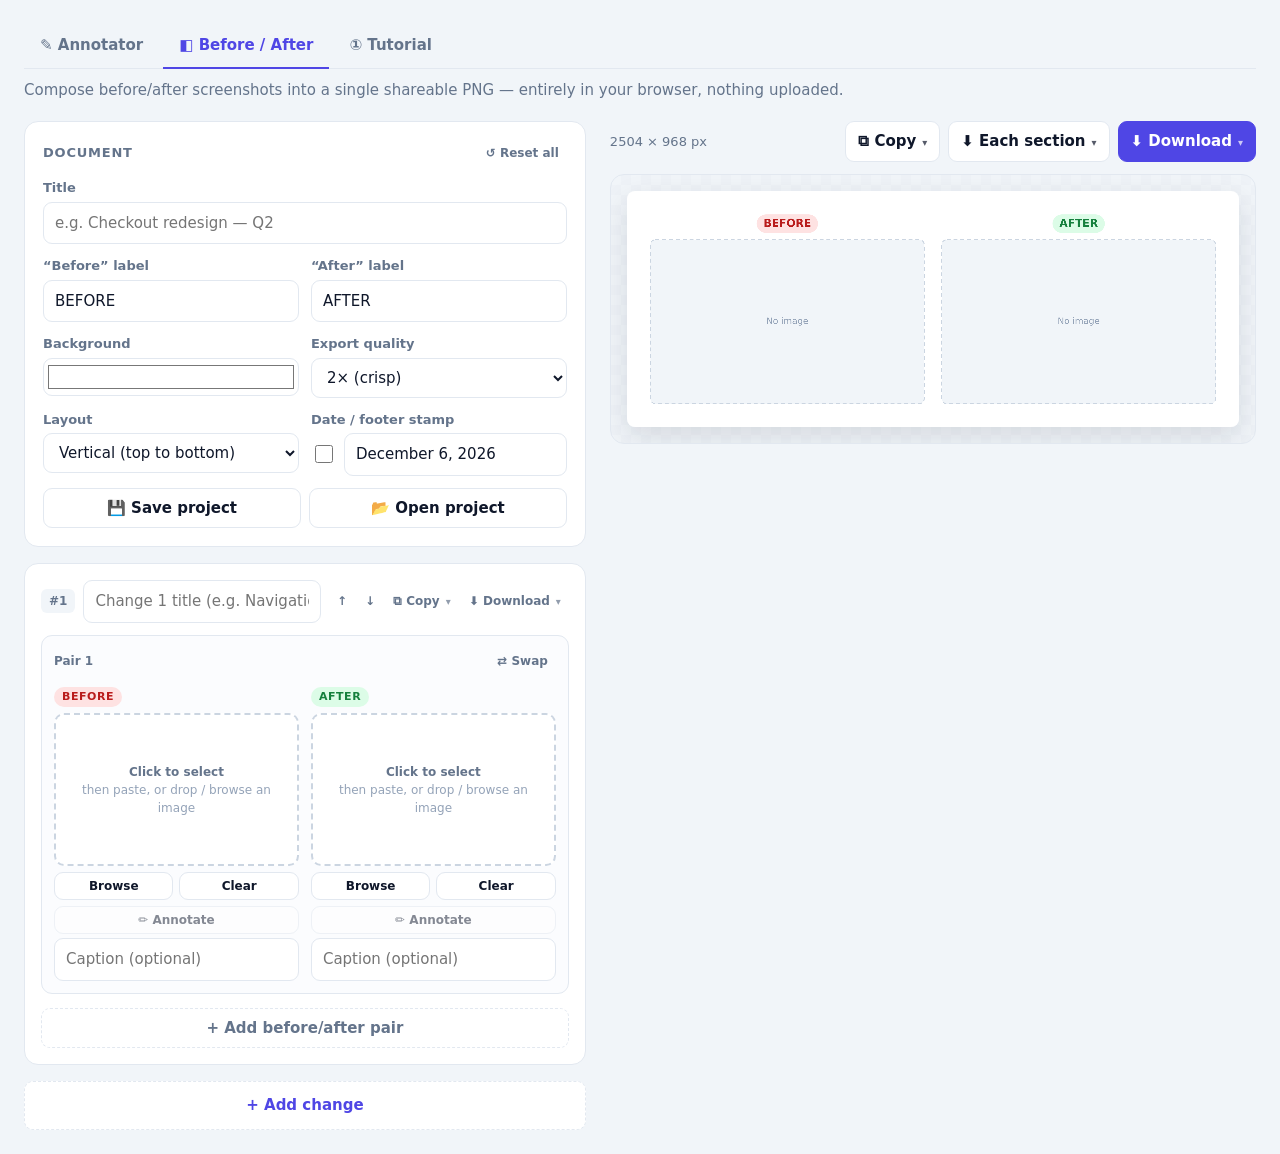
==== index.html @ c7c11f32 "Add tutorial mode and annotation controls Co-authored-by: Cursor <cursoragent@cursor.com>" ====
<!DOCTYPE html>
<html lang="en">
<head>
<meta charset="UTF-8">
<meta name="viewport" content="width=device-width, initial-scale=1.0">
<title>Before / After &amp; Annotator — screenshot tools</title>
<style>
  :root{
    --bg:#f1f5f9; --panel:#ffffff; --ink:#0f172a; --muted:#64748b;
    --line:#e2e8f0; --accent:#4f46e5; --accent-ink:#ffffff;
    --before:#b91c1c; --before-bg:#fee2e2; --after:#15803d; --after-bg:#dcfce7;
  }
  *{box-sizing:border-box}
  html,body{margin:0}
  body{
    font:15px/1.5 system-ui,-apple-system,"Segoe UI",Roboto,sans-serif;
    background:var(--bg); color:var(--ink);
    padding:24px;
  }
  .sub{max-width:1400px;margin:2px auto 20px;color:var(--muted)}
  .sr-only{position:absolute;width:1px;height:1px;padding:0;margin:-1px;overflow:hidden;clip:rect(0,0,0,0);border:0}
  .app{
    max-width:1400px;margin:0 auto;display:grid;gap:24px;
    grid-template-columns:minmax(380px,1fr) minmax(420px,1.15fr);
    align-items:start;
  }
  @media (max-width:960px){.app{grid-template-columns:1fr}}

  .panel{background:var(--panel);border:1px solid var(--line);border-radius:14px;padding:18px;margin-bottom:16px}
  .panel h2{margin:0;font-size:13px;text-transform:uppercase;letter-spacing:.06em;color:var(--muted)}
  .panel-head{display:flex;align-items:center;justify-content:space-between;margin-bottom:12px}
  label{display:block;font-size:13px;font-weight:600;color:var(--muted);margin-bottom:4px}
  input[type=text],select{
    width:100%;padding:9px 11px;border:1px solid var(--line);border-radius:9px;
    font:inherit;color:var(--ink);background:#fff;
  }
  input[type=text]:focus,select:focus{outline:2px solid var(--accent);outline-offset:-1px;border-color:var(--accent)}
  .row{display:flex;gap:12px}
  .row>*{flex:1}
  .field{margin-bottom:12px}
  .field:last-child{margin-bottom:0}
  input[type=color]{width:100%;height:38px;padding:2px;border:1px solid var(--line);border-radius:9px;background:#fff}

  button{font:inherit;cursor:pointer;border-radius:9px;border:1px solid var(--line);background:#fff;color:var(--ink);padding:8px 12px;font-weight:600}
  button:hover{background:#f8fafc}
  button.primary{background:var(--accent);color:var(--accent-ink);border-color:var(--accent)}
  button.primary:hover{filter:brightness(1.06)}
  button.ghost{border:none;background:transparent;color:var(--muted);padding:6px 8px}
  button.ghost:hover{background:#f1f5f9;color:var(--ink)}
  button.tiny{padding:4px 8px;font-size:12px}

  .change{background:var(--panel);border:1px solid var(--line);border-radius:14px;padding:16px;margin-bottom:16px}
  .change-head{display:flex;align-items:center;gap:8px;margin-bottom:12px}
  .change-head .idx{font-size:12px;font-weight:700;color:var(--muted);background:#f1f5f9;border-radius:6px;padding:3px 8px;white-space:nowrap}
  .change-head .grow{flex:1}
  .change-head .tools{display:flex;gap:2px}
  .tutorial-step{background:var(--panel);border:1px solid var(--line);border-radius:14px;padding:16px;margin-bottom:16px}
  .tutorial-step .slot{aspect-ratio:16/9}
  .step-drop{border:1.5px dashed var(--line);border-radius:14px;background:#fff;color:var(--muted);padding:18px;text-align:center;margin-bottom:16px}
  .step-drop.drag{border-color:var(--accent);background:#eef2ff;color:var(--accent)}

  .pair{border:1px solid var(--line);border-radius:11px;padding:12px;margin-bottom:12px;background:#fbfcfe}
  .pair-head{display:flex;align-items:center;justify-content:space-between;margin-bottom:10px}
  .pair-head .tag{font-size:12px;font-weight:700;color:var(--muted)}
  .cols{display:grid;grid-template-columns:1fr 1fr;gap:12px}
  .img-col .col-tag{font-size:11px;font-weight:800;letter-spacing:.05em;margin-bottom:6px;display:inline-block;padding:2px 8px;border-radius:999px}
  .img-col.before .col-tag{color:var(--before);background:var(--before-bg)}
  .img-col.after .col-tag{color:var(--after);background:var(--after-bg)}
  .slot{
    position:relative;border:2px dashed #cbd5e1;border-radius:10px;aspect-ratio:16/10;
    background:#fff center/contain no-repeat;display:flex;align-items:center;justify-content:center;
    text-align:center;color:#94a3b8;font-size:12px;padding:8px;cursor:pointer;user-select:none;overflow:hidden;
  }
  .slot.filled{border-style:solid;border-color:var(--line)}
  .slot.drag{border-color:var(--accent);background-color:#eef2ff}
  .slot.paste-target{border-color:var(--accent);box-shadow:0 0 0 3px rgba(79,70,229,.18)}
  .slot .hint b{color:#64748b}
  .slot-anno-overlay{position:absolute;inset:0;width:100%;height:100%;pointer-events:none}
  .slot-actions{display:flex;gap:6px;margin:6px 0}
  .slot-actions button{flex:1}
  input.cap{margin-top:2px}

  .add-change{width:100%;padding:12px;border:1.5px dashed var(--line);background:#fff;color:var(--accent);font-weight:700}
  .add-change:hover{background:#eef2ff;border-color:var(--accent)}
  .add-pair{width:100%;margin-top:2px;border-style:dashed;color:var(--muted)}
  .add-change.drag,.add-pair.drag{border-color:var(--accent);background:#eef2ff;color:var(--accent)}

  .grip{cursor:grab;color:#94a3b8;font-size:15px;line-height:1;padding:2px 5px;user-select:none;border-radius:6px}
  .grip:hover{background:#f1f5f9;color:var(--ink)}
  .grip:active{cursor:grabbing}
  .change.dragging,.pair.dragging{opacity:.45}
  .change.drop-before,.pair.drop-before{box-shadow:0 -3px 0 var(--accent)}
  .change.drop-after,.pair.drop-after{box-shadow:0 3px 0 var(--accent)}

  .date-row{display:flex;align-items:center;gap:8px}
  .date-row input[type=checkbox]{width:18px;height:18px;flex:none;accent-color:var(--accent)}
  .date-row input[type=text]{flex:1}
  .doc-actions{display:flex;gap:8px}
  .doc-actions button{flex:1}

  .preview{position:sticky;top:16px}
  .preview-bar{display:flex;align-items:center;justify-content:space-between;gap:12px;margin-bottom:12px}
  .bar-actions{display:flex;gap:8px;flex-wrap:wrap;justify-content:flex-end}

  .dropdown{position:relative;display:inline-block}
  .dropdown>button .caret{margin-left:6px;font-size:10px;opacity:.7}
  .menu{
    position:absolute;top:calc(100% + 6px);right:0;min-width:170px;background:#fff;
    border:1px solid var(--line);border-radius:10px;box-shadow:0 14px 34px rgba(15,23,42,.18);
    padding:6px;display:none;z-index:50;
  }
  .dropdown.open .menu{display:block}
  .menu-head{font-size:10px;text-transform:uppercase;letter-spacing:.06em;color:var(--muted);padding:8px 8px 3px;font-weight:700}
  .menu-head+.menu-item{margin-top:0}
  .menu-item{display:block;width:100%;text-align:left;border:none;background:transparent;padding:7px 10px;border-radius:7px;font-weight:600;color:var(--ink);white-space:nowrap}
  .menu-item:hover{background:#f1f5f9}

  .toast{
    position:fixed;left:50%;bottom:28px;transform:translateX(-50%) translateY(10px);
    background:#0f172a;color:#fff;padding:10px 16px;border-radius:10px;font-size:13px;font-weight:600;
    opacity:0;pointer-events:none;transition:opacity .2s,transform .2s;z-index:100;max-width:90vw;
  }
  .toast.show{opacity:1;transform:translateX(-50%) translateY(0)}

  .anno-btn{width:100%;margin-bottom:2px}
  .anno-btn:disabled{opacity:.5;cursor:not-allowed}
  .modal-backdrop{position:fixed;inset:0;background:rgba(15,23,42,.55);display:none;align-items:center;justify-content:center;z-index:200;padding:10px}
  .modal-backdrop.open{display:flex}
  .modal{background:#fff;border-radius:14px;max-width:98vw;max-height:98vh;display:flex;flex-direction:column;overflow:hidden;box-shadow:0 30px 80px rgba(0,0,0,.4)}
  .modal-bar{display:flex;align-items:center;gap:6px;flex-wrap:wrap;padding:12px 14px;border-bottom:1px solid var(--line)}
  .modal-bar .sep{width:1px;height:26px;background:var(--line);margin:0 4px}
  .tool{padding:7px 11px;border:1px solid var(--line);border-radius:8px;background:#fff;font-weight:600;font-size:13px;color:var(--ink)}
  .tool:hover{background:#f8fafc}
  .tool.active{background:var(--accent);color:#fff;border-color:var(--accent)}
  .kbd{display:inline-block;margin-left:6px;padding:1px 5px;border-radius:5px;background:rgba(15,23,42,.08);color:var(--muted);font-size:10px;font-weight:700;line-height:1.4;vertical-align:middle}
  .tool.active .kbd{background:rgba(255,255,255,.25);color:#fff}
  .swatch{width:22px;height:22px;border-radius:50%;border:2px solid #fff;box-shadow:0 0 0 1px var(--line);cursor:pointer;padding:0}
  .swatch.active{box-shadow:0 0 0 2px var(--accent)}
  .text-pop{position:absolute;top:12px;left:12px;z-index:6;background:#fff;border:1px solid var(--line);border-radius:12px;box-shadow:0 12px 32px rgba(15,23,42,.22);padding:10px 12px;display:flex;flex-direction:column;gap:8px}
  .tp-row{display:flex;align-items:center;gap:9px}
  .tp-row .lbl{font-size:12px;font-weight:700;color:var(--muted);width:42px}
  .tp-swatches{display:flex;align-items:center;gap:6px}
  .chip{padding:4px 9px;border:1px solid var(--line);border-radius:8px;background:#fff;font-size:11px;font-weight:700;color:var(--muted);cursor:pointer}
  .chip:hover{background:#f8fafc}
  .chip.active{background:var(--accent);color:#fff;border-color:var(--accent)}
  .modal-canvas-wrap{position:relative;padding:16px;overflow:auto;background:#f1f5f9;display:flex;align-items:center;justify-content:center;min-height:0}
  .anno-canvas{display:block;background:#fff;border-radius:6px;box-shadow:0 4px 18px rgba(0,0,0,.15);touch-action:none}
  .anno-canvas.draw{cursor:crosshair}

  .tabs{max-width:1400px;margin:0 auto 10px;display:flex;gap:4px;border-bottom:1px solid var(--line)}
  .tab{border:none;background:transparent;padding:10px 16px;font-weight:700;color:var(--muted);border-radius:0;border-bottom:2px solid transparent;margin-bottom:-1px}
  .tab:hover{background:transparent;color:var(--ink)}
  .tab.active{color:var(--accent);border-bottom-color:var(--accent)}
  .anno-page{max-width:1400px;margin:0 auto}
  .anno-drop{border:2px dashed var(--line);border-radius:14px;background:#fff;padding:64px 20px;text-align:center;color:var(--muted)}
  .anno-drop.drag{border-color:var(--accent);background:#eef2ff}
  .anno-drop-title{font-size:18px;font-weight:800;color:var(--ink);margin-bottom:6px}
  .linkish{border:none;background:transparent;color:var(--accent);font-weight:700;padding:0;text-decoration:underline}
  .anno-editor{background:var(--panel);border:1px solid var(--line);border-radius:14px;overflow:hidden}
  .anno-foot{display:flex;align-items:center;justify-content:space-between;gap:12px;margin-top:12px}
  .anno-input{position:absolute;z-index:5;box-sizing:border-box;border:none;border-radius:14px;padding:5px 11px;font-weight:700;font-family:inherit;line-height:1.2;color:#fff;outline:2px solid #fff;box-shadow:0 0 0 4px rgba(79,70,229,.5);width:auto;min-width:50px;resize:none;overflow:hidden;white-space:pre-wrap}
  .modal-foot{display:flex;justify-content:space-between;align-items:center;gap:8px;padding:12px 14px;border-top:1px solid var(--line)}
  .modal-hint{color:var(--muted);font-size:12px}
  .dims{font-size:13px;color:var(--muted);font-variant-numeric:tabular-nums}
  .preview-meta{display:flex;align-items:center;gap:8px;flex-wrap:wrap}
  .canvas-wrap{
    background:
      linear-gradient(45deg,#eef2f7 25%,transparent 25%),
      linear-gradient(-45deg,#eef2f7 25%,transparent 25%),
      linear-gradient(45deg,transparent 75%,#eef2f7 75%),
      linear-gradient(-45deg,transparent 75%,#eef2f7 75%);
    background-size:20px 20px;background-position:0 0,0 10px,10px -10px,-10px 0;
    border:1px solid var(--line);border-radius:14px;padding:16px;overflow:auto;max-height:calc(100vh - 120px);
  }
  .canvas-wrap.fit-vertical{overflow-y:auto;overflow-x:hidden}
  .canvas-wrap.fit-horizontal{height:calc(100vh - 120px);overflow-x:auto;overflow-y:hidden;display:flex;align-items:center;justify-content:flex-start}
  #preview,#tutPreview{display:block;height:auto;margin:0 auto;border-radius:8px;
    box-shadow:0 10px 30px rgba(15,23,42,.12)}
  .canvas-wrap.fit-vertical #preview,.canvas-wrap.fit-vertical #tutPreview{width:100%;height:auto}
  .canvas-wrap.fit-horizontal #preview,.canvas-wrap.fit-horizontal #tutPreview{height:100%;width:auto;max-width:none;flex:0 0 auto}
</style>
</head>
<body>
<h1 class="sr-only" id="modeTitle">Before / After Builder</h1>
<nav class="tabs">
  <button class="tab active" data-tab="anno">✎ Annotator</button>
  <button class="tab" data-tab="ba">◧ Before / After</button>
  <button class="tab" data-tab="tut">① Tutorial</button>
</nav>
<p class="sub" id="modeSub">Compose before/after screenshots into a single shareable PNG — entirely in your browser, nothing uploaded.</p>

<div id="tab-ba">
<div class="app">
  <section class="editor">
    <div class="panel">
      <div class="panel-head">
        <h2>Document</h2>
        <button id="reset" class="ghost tiny" title="Clear everything and start over">↺ Reset all</button>
      </div>
      <div class="field">
        <label for="title">Title</label>
        <input type="text" id="title" placeholder="e.g. Checkout redesign — Q2">
      </div>
      <div class="field row">
        <div>
          <label for="beforeLabel">“Before” label</label>
          <input type="text" id="beforeLabel" value="BEFORE">
        </div>
        <div>
          <label for="afterLabel">“After” label</label>
          <input type="text" id="afterLabel" value="AFTER">
        </div>
      </div>
      <div class="field row">
        <div>
          <label for="bg">Background</label>
          <input type="color" id="bg" value="#ffffff">
        </div>
        <div>
          <label for="scale">Export quality</label>
          <select id="scale">
            <option value="1">1× (standard)</option>
            <option value="2" selected>2× (crisp)</option>
            <option value="3">3× (high-res)</option>
          </select>
        </div>
      </div>
      <div class="field row">
        <div>
          <label for="layout">Layout</label>
          <select id="layout">
            <option value="vertical" selected>Vertical (top to bottom)</option>
            <option value="horizontal">Horizontal (left to right)</option>
          </select>
        </div>
        <div>
          <label for="dateText">Date / footer stamp</label>
          <div class="date-row">
            <input type="checkbox" id="dateEnabled" title="Show date / footer">
            <input type="text" id="dateText" placeholder="e.g. May 26, 2026">
          </div>
        </div>
      </div>
      <div class="field doc-actions">
        <button id="saveProject" title="Download an editable project file (images included)">💾 Save project</button>
        <button id="openProject" title="Open a previously saved project file">📂 Open project</button>
        <input type="file" id="openProjectInput" accept="application/json,.json" style="display:none">
      </div>
    </div>

    <div id="changes"></div>
    <button id="addChange" class="add-change">+ Add change</button>
  </section>

  <aside class="preview">
    <div class="preview-bar">
      <div class="preview-meta">
        <span id="dims" class="dims"></span>
      </div>
      <div class="bar-actions" id="barActions"></div>
    </div>
    <div class="canvas-wrap" id="previewWrap">
      <canvas id="preview"></canvas>
    </div>
  </aside>
</div>
</div>

<div id="tab-tut" hidden>
<div class="app">
  <section class="editor">
    <div class="panel">
      <div class="panel-head">
        <h2>Tutorial</h2>
        <button id="tutReset" class="ghost tiny" title="Clear the tutorial and start over">↺ Reset tutorial</button>
      </div>
      <div class="field">
        <label for="tutTitle">Title</label>
        <input type="text" id="tutTitle" placeholder="e.g. How to create a report">
      </div>
      <div class="field row">
        <div>
          <label for="tutBg">Background</label>
          <input type="color" id="tutBg" value="#ffffff">
        </div>
        <div>
          <label for="tutScale">Export quality</label>
          <select id="tutScale">
            <option value="1">1× (standard)</option>
            <option value="2" selected>2× (crisp)</option>
            <option value="3">3× (high-res)</option>
          </select>
        </div>
      </div>
      <div class="field row">
        <div>
          <label for="tutLayout">Layout</label>
          <select id="tutLayout">
            <option value="vertical" selected>Vertical (top to bottom)</option>
            <option value="horizontal">Horizontal (left to right)</option>
          </select>
        </div>
        <div>
          <label for="tutNumbering">Step labels</label>
          <select id="tutNumbering">
            <option value="numbers" selected>Numbers (1, 2, 3)</option>
            <option value="letters">Letters (A, B, C)</option>
          </select>
        </div>
      </div>
      <div class="field">
        <label for="tutFiles">Images</label>
        <button id="tutBrowse" style="width:100%">Upload images</button>
        <input type="file" id="tutFiles" accept="image/*" multiple hidden>
      </div>
      <div class="field doc-actions">
        <button id="tutSaveProject" title="Download an editable project file (images included)">💾 Save project</button>
        <button id="tutOpenProject" title="Open a previously saved project file">📂 Open project</button>
      </div>
    </div>

    <div id="tutorialSteps"></div>
    <button id="addTutorialStep" class="add-change">+ Add step</button>
  </section>

  <aside class="preview">
    <div class="preview-bar">
      <div class="preview-meta">
        <span id="tutDims" class="dims"></span>
      </div>
      <div class="bar-actions" id="tutActions"></div>
    </div>
    <div class="canvas-wrap" id="tutPreviewWrap">
      <canvas id="tutPreview"></canvas>
    </div>
  </aside>
</div>
</div>

<div id="tab-anno" hidden>
  <div class="anno-page">
    <div id="annoDrop" class="anno-drop">
      <div class="anno-drop-title">Annotate an image</div>
      <p>Drop an image here, paste from your clipboard, or
        <button id="annoBrowse" class="linkish">browse</button>.</p>
      <input type="file" id="annoFile" accept="image/*" hidden>
    </div>
    <div id="annoEditor" class="anno-editor" hidden></div>
    <div id="annoFoot" class="anno-foot" hidden>
      <button id="annoReplace">↻ Replace image</button>
      <div class="bar-actions" id="annoActions"></div>
    </div>
  </div>
</div>

<script>
(() => {
  "use strict";

  // ---------- state ----------
  const uid = () => Math.random().toString(36).slice(2, 9);
  const newSlot = () => ({ caption: "", img: null, dataUrl: null, w: 0, h: 0, annotations: [], _el: null });
  const newPair = () => ({ id: uid(), before: newSlot(), after: newSlot() });
  const newChange = () => ({ id: uid(), title: "", pairs: [newPair()] });
  const newTutorialStep = () => ({ id: uid(), title: "", slot: newSlot() });
  const todayStr = () => new Date().toLocaleDateString(undefined, { year: "numeric", month: "long", day: "numeric" });

  const state = {
    title: "",
    beforeLabel: "BEFORE",
    afterLabel: "AFTER",
    bg: "#ffffff",
    scale: 2,
    layout: "vertical",
    dateEnabled: false,
    dateText: todayStr(),
    changes: [newChange()],
    tutorial: {
      title: "",
      bg: "#ffffff",
      scale: 2,
      layout: "vertical",
      numbering: "numbers",
      steps: [],
    },
  };

  let activePaste = null; // { el, obj }

  // ---------- session persistence ----------
  const STORE_KEY = "beforeafter:v1";
  let saveTimer = null;

  function snapshot() {
    return {
      v: 1,
      title: state.title, beforeLabel: state.beforeLabel, afterLabel: state.afterLabel,
      bg: state.bg, scale: state.scale, layout: state.layout,
      dateEnabled: state.dateEnabled, dateText: state.dateText,
      changes: state.changes.map((ch) => ({
        title: ch.title,
        pairs: ch.pairs.map((p) => ({
          before: { caption: p.before.caption, dataUrl: p.before.dataUrl, annotations: p.before.annotations },
          after: { caption: p.after.caption, dataUrl: p.after.dataUrl, annotations: p.after.annotations },
        })),
      })),
      tab: currentTab,
      anno: { dataUrl: annoDoc.dataUrl, annotations: annoDoc.annotations },
      tutorial: {
        title: state.tutorial.title,
        bg: state.tutorial.bg,
        scale: state.tutorial.scale,
        layout: state.tutorial.layout,
        numbering: state.tutorial.numbering,
        steps: state.tutorial.steps.map((step) => ({
          title: step.title || "",
          slot: { caption: step.slot.caption, dataUrl: step.slot.dataUrl, annotations: step.slot.annotations },
        })),
      },
    };
  }
  const serialize = () => JSON.stringify(snapshot());
  function scheduleSave() {
    clearTimeout(saveTimer);
    saveTimer = setTimeout(() => {
      try { sessionStorage.setItem(STORE_KEY, serialize()); }
      catch (e) { /* quota exceeded — skip persisting this update */ }
    }, 300);
  }
  function restoreSlot(d = {}) {
    const s = newSlot();
    s.caption = d.caption || "";
    s.dataUrl = d.dataUrl || null;
    s.annotations = Array.isArray(d.annotations) ? d.annotations.map((a) => ({ ...a })) : [];
    return s;
  }
  function applyState(d) {
    if (!d || !Array.isArray(d.changes)) return false;
    state.title = d.title || "";
    state.beforeLabel = d.beforeLabel != null ? d.beforeLabel : "BEFORE";
    state.afterLabel = d.afterLabel != null ? d.afterLabel : "AFTER";
    state.bg = d.bg || "#ffffff";
    state.scale = Number(d.scale) || 2;
    state.layout = (d.layout === "horizontal" || d.layout === "stacked") ? "horizontal" : "vertical";
    state.dateEnabled = !!d.dateEnabled;
    state.dateText = d.dateText != null ? d.dateText : todayStr();
    state.changes = d.changes.map((ch) => ({
      id: uid(), title: ch.title || "",
      pairs: (ch.pairs || []).map((p) => ({
        id: uid(), before: restoreSlot(p.before), after: restoreSlot(p.after),
      })),
    }));
    if (!state.changes.length) state.changes = [newChange()];
    const tut = d.tutorial || {};
    state.tutorial.title = tut.title || "";
    state.tutorial.bg = tut.bg || "#ffffff";
    state.tutorial.scale = Number(tut.scale) || 2;
    state.tutorial.layout = tut.layout === "horizontal" ? "horizontal" : "vertical";
    state.tutorial.numbering = tut.numbering === "letters" ? "letters" : "numbers";
    state.tutorial.steps = Array.isArray(tut.steps)
      ? tut.steps.map((step) => ({ id: uid(), title: step.title || "", slot: restoreSlot(step.slot || step) }))
      : [];
    currentTab = d.tab === "anno" ? "anno" : d.tab === "tut" ? "tut" : "ba";
    annoDoc.img = null; annoDoc.w = 0; annoDoc.h = 0;
    annoDoc.dataUrl = (d.anno && d.anno.dataUrl) || null;
    annoDoc.annotations = (d.anno && Array.isArray(d.anno.annotations)) ? d.anno.annotations.map((a) => ({ ...a })) : [];
    return true;
  }
  function loadSaved() {
    let raw;
    try { raw = sessionStorage.getItem(STORE_KEY); } catch (e) { return false; }
    if (!raw) return false;
    try { return applyState(JSON.parse(raw)); } catch (e) { return false; }
  }
  // Replace the whole document from a parsed project object, then refresh the UI.
  function loadProject(d) {
    if (!applyState(d)) { alert("That doesn't look like a valid project file."); return; }
    syncControls(); syncTutorialControls(); buildEditor(); buildTutorialEditor(); hydrateImages(); drawPreview(); drawTutorialPreview();
  }
  function hydrateImages() {
    state.changes.forEach((ch) => ch.pairs.forEach((p) => {
      [p.before, p.after].forEach((s) => {
        if (s.dataUrl && !s.img) {
          const img = new Image();
          img.onload = () => { s.img = img; s.w = img.naturalWidth; s.h = img.naturalHeight; refreshSlot(s); drawPreview(); };
          img.src = s.dataUrl;
        }
      });
    }));
    state.tutorial.steps.forEach((step) => {
      const s = step.slot;
      if (s.dataUrl && !s.img) {
        const img = new Image();
        img.onload = () => { s.img = img; s.w = img.naturalWidth; s.h = img.naturalHeight; refreshSlot(s); drawTutorialPreview(); };
        img.src = s.dataUrl;
      }
    });
  }
  function syncControls() {
    document.getElementById("title").value = state.title;
    document.getElementById("beforeLabel").value = state.beforeLabel;
    document.getElementById("afterLabel").value = state.afterLabel;
    document.getElementById("bg").value = state.bg;
    document.getElementById("scale").value = String(state.scale);
    document.getElementById("layout").value = state.layout;
    document.getElementById("dateEnabled").checked = state.dateEnabled;
    document.getElementById("dateText").value = state.dateText;
  }
  function syncTutorialControls() {
    document.getElementById("tutTitle").value = state.tutorial.title;
    document.getElementById("tutBg").value = state.tutorial.bg;
    document.getElementById("tutScale").value = String(state.tutorial.scale);
    document.getElementById("tutLayout").value = state.tutorial.layout;
    document.getElementById("tutNumbering").value = state.tutorial.numbering;
  }
  function resetAll() {
    if (!confirm("Clear everything and start over? This can't be undone.")) return;
    try { sessionStorage.removeItem(STORE_KEY); } catch (e) {}
    state.title = ""; state.beforeLabel = "BEFORE"; state.afterLabel = "AFTER";
    state.bg = "#ffffff"; state.scale = 2; state.layout = "vertical";
    state.dateEnabled = false; state.dateText = todayStr(); state.changes = [newChange()];
    syncControls(); buildEditor(); drawPreview();
  }
  function resetTutorial() {
    if (!confirm("Clear the tutorial and start over? This can't be undone.")) return;
    state.tutorial.title = "";
    state.tutorial.bg = "#ffffff";
    state.tutorial.scale = 2;
    state.tutorial.layout = "vertical";
    state.tutorial.numbering = "numbers";
    state.tutorial.steps = [];
    syncTutorialControls(); buildTutorialEditor(); drawTutorialPreview();
  }

  // ---------- tiny DOM helper ----------
  function h(tag, attrs = {}, ...kids) {
    const e = document.createElement(tag);
    for (const k in attrs) {
      const v = attrs[k];
      if (v == null) continue;
      if (k === "class") e.className = v;
      else if (k === "style") e.style.cssText = v;
      else if (k === "html") e.innerHTML = v;
      else if (k.startsWith("on")) e.addEventListener(k.slice(2).toLowerCase(), v);
      else e.setAttribute(k, v);
    }
    for (const kid of kids.flat()) {
      if (kid == null || kid === false) continue;
      e.append(kid.nodeType ? kid : document.createTextNode(kid));
    }
    return e;
  }

  // ---------- image loading ----------
  function loadFile(file, slot) {
    if (!file || !file.type.startsWith("image/")) return;
    const r = new FileReader();
    r.onload = () => setSlotImage(slot, r.result);
    r.readAsDataURL(file);
  }
  const imageFiles = (fileList) => [...fileList].filter((f) => f.type.startsWith("image/"));
  const pairsNeeded = (n) => Math.max(1, Math.ceil(n / 2));

  // Drop/select N images onto one slot: first fills this slot, second fills its pair sibling.
  function assignFiles(fileList, slot, sibling) {
    const files = imageFiles(fileList);
    if (files[0]) loadFile(files[0], slot);
    if (files[1] && sibling) loadFile(files[1], sibling);
  }
  // Distribute images across pair objects: before, after, before, after...
  function fillPairs(pairs, files) {
    files.forEach((f, i) => {
      const p = pairs[Math.floor(i / 2)];
      if (p) loadFile(f, i % 2 === 0 ? p.before : p.after);
    });
  }
  // Drop onto "Add pair": create enough pairs to hold the images, then fill them.
  function dropAddPair(change, files) {
    const created = [];
    for (let i = 0; i < pairsNeeded(files.length); i++) { const p = newPair(); change.pairs.push(p); created.push(p); }
    buildEditor(); drawPreview();
    fillPairs(created, files);
  }
  // Drop onto "Add change": create a new change holding the images.
  function dropAddChange(files) {
    const ch = { id: uid(), title: "", pairs: [] };
    for (let i = 0; i < pairsNeeded(files.length); i++) ch.pairs.push(newPair());
    state.changes.push(ch);
    buildEditor(); drawPreview();
    fillPairs(ch.pairs, files);
  }
  function renderActivePreview() {
    currentTab === "tut" ? drawTutorialPreview() : drawPreview();
  }
  function setSlotImage(slot, dataUrl) {
    const img = new Image();
    img.onload = () => {
      slot.img = img; slot.dataUrl = dataUrl;
      slot.w = img.naturalWidth; slot.h = img.naturalHeight;
      refreshSlot(slot);
      renderActivePreview();
    };
    img.src = dataUrl;
  }
  function clearSlot(slot) {
    slot.img = null; slot.dataUrl = null; slot.w = 0; slot.h = 0;
    refreshSlot(slot);
    renderActivePreview();
  }
  function drawSlotAnnotations(slot) {
    const el = slot._el, cv = slot._overlay;
    if (!el || !cv || !slot.img) return;
    const w = el.clientWidth, h = el.clientHeight;
    if (!w || !h) { requestAnimationFrame(() => drawSlotAnnotations(slot)); return; }
    const dpr = window.devicePixelRatio || 1;
    cv.width = Math.round(w * dpr); cv.height = Math.round(h * dpr);
    cv.style.width = w + "px"; cv.style.height = h + "px";
    const ctx = cv.getContext("2d");
    ctx.setTransform(dpr, 0, 0, dpr, 0, 0);
    ctx.clearRect(0, 0, w, h);
    const s = Math.min(w / slot.w, h / slot.h);
    const iw = slot.w * s, ih = slot.h * s;
    drawAnnotations(ctx, { x: (w - iw) / 2, y: (h - ih) / 2, w: iw, h: ih }, slot.annotations);
  }
  function refreshSlot(slot) {
    const el = slot._el;
    if (!el) return;
    if (slot.dataUrl) {
      el.classList.add("filled");
      el.style.backgroundImage = `url(${slot.dataUrl})`;
      el.innerHTML = "";
      slot._overlay = h("canvas", { class: "slot-anno-overlay" });
      el.append(slot._overlay);
      requestAnimationFrame(() => drawSlotAnnotations(slot));
    } else {
      el.classList.remove("filled");
      el.style.backgroundImage = "";
      slot._overlay = null;
      el.innerHTML = `<span class="hint"><b>Click to select</b><br>then paste, or drop / browse an image</span>`;
    }
    if (slot._annoBtn) { slot._annoBtn.disabled = !slot.img; slot._annoBtn.textContent = annoLabel(slot); }
  }
  function refreshAllSlotAnnotations() {
    state.changes.forEach((ch) => ch.pairs.forEach((p) => {
      drawSlotAnnotations(p.before);
      drawSlotAnnotations(p.after);
    }));
    state.tutorial.steps.forEach((step) => drawSlotAnnotations(step.slot));
  }
  function setPasteTarget(el, obj) {
    if (activePaste && activePaste.el) activePaste.el.classList.remove("paste-target");
    activePaste = { el, obj };
    el.classList.add("paste-target");
  }
  document.addEventListener("paste", (e) => {
    const items = (e.clipboardData && e.clipboardData.items) || [];
    if (currentTab === "anno" && !annoTextEdit) {   // paste an image into the Annotator
      for (const it of items) {
        if (it.kind === "file" && it.type.startsWith("image/")) { const f = it.getAsFile(); if (f) { loadAnnoFile(f); e.preventDefault(); } break; }
      }
      return;
    }
    if (!activePaste) return;
    for (const it of items) {
      if (it.kind === "file" && it.type.startsWith("image/")) {
        const f = it.getAsFile();
        if (f) { loadFile(f, activePaste.obj); e.preventDefault(); }
        break;
      }
    }
  });

  // ---------- editor UI ----------
  const changesRoot = document.getElementById("changes");

  function imageColumn(slot, sibling, kind, labelText) {
    const file = h("input", {
      type: "file", accept: "image/*", multiple: "", style: "display:none",
      onchange: (e) => { assignFiles(e.target.files, slot, sibling); e.target.value = ""; },
    });
    const drop = h("div", {
      class: "slot",
      onclick: () => setPasteTarget(drop, slot),
      ondragover: (e) => { e.preventDefault(); drop.classList.add("drag"); },
      ondragleave: () => drop.classList.remove("drag"),
      ondrop: (e) => {
        e.preventDefault(); drop.classList.remove("drag");
        assignFiles(e.dataTransfer.files, slot, sibling);
      },
    });
    slot._el = drop;
    refreshSlot(slot);

    const cap = h("input", {
      type: "text", class: "cap", value: slot.caption || "", placeholder: "Caption (optional)",
      oninput: (e) => { slot.caption = e.target.value; drawPreview(); },
    });

    const annoBtn = h("button", {
      class: "anno-btn tiny", disabled: slot.img ? null : "",
      title: "Draw boxes, arrows, numbers and labels on this image",
      onclick: () => openAnnotator(slot, annoBtn),
    }, annoLabel(slot));
    slot._annoBtn = annoBtn;

    return h("div", { class: `img-col ${kind}` },
      h("span", { class: "col-tag" }, labelText),
      drop, file,
      h("div", { class: "slot-actions" },
        h("button", { class: "tiny", onclick: () => file.click() }, "Browse"),
        h("button", { class: "tiny", onclick: () => clearSlot(slot) }, "Clear"),
      ),
      annoBtn,
      cap,
    );
  }

  function pairBlock(change, pair, pi) {
    const swap = () => {
      const p = change.pairs[pi];
      [p.before, p.after] = [p.after, p.before];
      buildEditor(); drawPreview();
    };
    const movePair = (dir) => {
      const j = pi + dir;
      if (j < 0 || j >= change.pairs.length) return;
      [change.pairs[pi], change.pairs[j]] = [change.pairs[j], change.pairs[pi]];
      buildEditor(); drawPreview();
    };
    const multi = change.pairs.length > 1;
    const head = h("div", { class: "pair-head" },
      h("span", { class: "tag" }, `Pair ${pi + 1}`),
      h("div", { class: "tools" },
        multi ? h("button", { class: "ghost tiny", title: "Move pair up", onclick: () => movePair(-1) }, "↑") : null,
        multi ? h("button", { class: "ghost tiny", title: "Move pair down", onclick: () => movePair(1) }, "↓") : null,
        h("button", { class: "ghost tiny", title: "Swap before and after", onclick: swap }, "⇄ Swap"),
        multi
          ? h("button", { class: "ghost tiny", onclick: () => { change.pairs.splice(pi, 1); buildEditor(); drawPreview(); } }, "Remove pair")
          : null,
      ),
    );
    return h("div", { class: "pair" },
      head,
      h("div", { class: "cols" },
        imageColumn(pair.before, pair.after, "before", state.beforeLabel || "Before"),
        imageColumn(pair.after, pair.before, "after", state.afterLabel || "After"),
      ),
    );
  }

  function changeBlock(change, ci) {
    const titleInput = h("input", {
      type: "text", value: change.title || "", placeholder: `Change ${ci + 1} title (e.g. Navigation bar)`,
      oninput: (e) => { change.title = e.target.value; drawPreview(); },
    });

    const move = (dir) => {
      const j = ci + dir;
      if (j < 0 || j >= state.changes.length) return;
      [state.changes[ci], state.changes[j]] = [state.changes[j], state.changes[ci]];
      buildEditor(); drawPreview();
    };

    const head = h("div", { class: "change-head" },
      h("span", { class: "idx" }, `#${ci + 1}`),
      h("div", { class: "grow" }, titleInput),
      h("div", { class: "tools" },
        h("button", { class: "ghost tiny", title: "Move up", onclick: () => move(-1) }, "↑"),
        h("button", { class: "ghost tiny", title: "Move down", onclick: () => move(1) }, "↓"),
        dropdown("⧉ Copy", "ghost tiny", [{ items: copyItems(() => "", () => [change]) }]),
        dropdown("⬇ Download", "ghost tiny", [{ items: downloadItems(() => slug(change.title || "change"), () => "", () => [change]) }]),
        state.changes.length > 1
          ? h("button", { class: "ghost tiny", title: "Delete change", onclick: () => { state.changes.splice(ci, 1); buildEditor(); drawPreview(); } }, "✕")
          : null,
      ),
    );

    const pairs = h("div", {}, change.pairs.map((p, pi) => pairBlock(change, p, pi)));
    const addPair = h("button", {
      class: "add-pair",
      onclick: () => { change.pairs.push(newPair()); buildEditor(); drawPreview(); },
      ondragover: (e) => { e.preventDefault(); addPair.classList.add("drag"); },
      ondragleave: () => addPair.classList.remove("drag"),
      ondrop: (e) => {
        e.preventDefault(); addPair.classList.remove("drag");
        const files = imageFiles(e.dataTransfer.files);
        if (files.length) dropAddPair(change, files);
      },
    }, "+ Add before/after pair");

    return h("div", { class: "change" }, head, pairs, addPair);
  }

  function buildEditor() {
    activePaste = null;
    changesRoot.innerHTML = "";
    state.changes.forEach((ch, ci) => changesRoot.append(changeBlock(ch, ci)));
  }

  // ---------- tutorial editor UI ----------
  const tutorialRoot = document.getElementById("tutorialSteps");

  function addTutorialFiles(fileList) {
    const files = imageFiles(fileList);
    if (!files.length) return;
    const created = files.map(() => newTutorialStep());
    state.tutorial.steps.push(...created);
    buildTutorialEditor(); drawTutorialPreview();
    created.forEach((step, i) => loadFile(files[i], step.slot));
  }

  function tutorialImageBlock(step, idx) {
    const slot = step.slot;
    const file = h("input", {
      type: "file", accept: "image/*", style: "display:none",
      onchange: (e) => { loadFile(e.target.files[0], slot); e.target.value = ""; },
    });
    const drop = h("div", {
      class: "slot",
      onclick: () => setPasteTarget(drop, slot),
      ondragover: (e) => { e.preventDefault(); drop.classList.add("drag"); },
      ondragleave: () => drop.classList.remove("drag"),
      ondrop: (e) => {
        e.preventDefault(); drop.classList.remove("drag");
        const files = imageFiles(e.dataTransfer.files);
        if (files[0]) loadFile(files[0], slot);
        if (files.length > 1) addTutorialFiles(files.slice(1));
      },
    });
    slot._el = drop;
    refreshSlot(slot);

    const cap = h("input", {
      type: "text", class: "cap", value: slot.caption || "", placeholder: "Step caption (optional)",
      oninput: (e) => { slot.caption = e.target.value; drawTutorialPreview(); },
    });
    const titleInput = h("input", {
      type: "text", value: step.title || "", placeholder: "Text after step number (optional)",
      oninput: (e) => { step.title = e.target.value; drawTutorialPreview(); },
    });
    const annoBtn = h("button", {
      class: "anno-btn tiny", disabled: slot.img ? null : "",
      title: "Draw boxes, arrows, numbers and labels on this image",
      onclick: () => openAnnotator(slot, annoBtn),
    }, annoLabel(slot));
    slot._annoBtn = annoBtn;

    const move = (dir) => {
      const j = idx + dir;
      if (j < 0 || j >= state.tutorial.steps.length) return;
      [state.tutorial.steps[idx], state.tutorial.steps[j]] = [state.tutorial.steps[j], state.tutorial.steps[idx]];
      buildTutorialEditor(); drawTutorialPreview();
    };
    const multi = state.tutorial.steps.length > 1;
    const head = h("div", { class: "change-head" },
      h("span", { class: "idx" }, `#${idx + 1}`),
      h("div", { class: "grow" }, titleInput),
      h("div", { class: "tools" },
        multi ? h("button", { class: "ghost tiny", title: "Move step up", onclick: () => move(-1) }, "↑") : null,
        multi ? h("button", { class: "ghost tiny", title: "Move step down", onclick: () => move(1) }, "↓") : null,
        h("button", { class: "ghost tiny", onclick: () => file.click() }, "Browse"),
        h("button", { class: "ghost tiny", onclick: () => clearSlot(slot) }, "Clear"),
        multi ? h("button", { class: "ghost tiny", title: "Delete step", onclick: () => { state.tutorial.steps.splice(idx, 1); buildTutorialEditor(); drawTutorialPreview(); } }, "✕") : null,
      ),
    );
    return h("div", { class: "tutorial-step" }, head, drop, file, h("div", { class: "slot-actions" }, annoBtn), cap);
  }

  function buildTutorialEditor() {
    activePaste = null;
    tutorialRoot.innerHTML = "";
    const addDrop = h("div", {
      class: "step-drop",
      ondragover: (e) => { e.preventDefault(); addDrop.classList.add("drag"); },
      ondragleave: () => addDrop.classList.remove("drag"),
      ondrop: (e) => { e.preventDefault(); addDrop.classList.remove("drag"); addTutorialFiles(e.dataTransfer.files); },
    }, "Drop multiple images here to add them as numbered steps.");
    tutorialRoot.append(addDrop);
    state.tutorial.steps.forEach((step, idx) => tutorialRoot.append(tutorialImageBlock(step, idx)));
  }

  // ---------- layout + canvas rendering ----------
  const meas = document.createElement("canvas").getContext("2d");
  const FAMILY = `system-ui,-apple-system,"Segoe UI",Roboto,sans-serif`;
  const SVG_FAM = FAMILY.replace(/"/g, "'");
  const font = (weight, size) => `${weight} ${size}px ${FAMILY}`;

  function wrap(text, f, maxW) {
    meas.font = f;
    const out = [];
    String(text).split("\n").forEach((para) => {
      const words = para.split(/\s+/).filter(Boolean);
      if (!words.length) { out.push(""); return; }
      let line = words[0];
      for (let i = 1; i < words.length; i++) {
        const t = line + " " + words[i];
        if (meas.measureText(t).width > maxW) { out.push(line); line = words[i]; }
        else line = t;
      }
      out.push(line);
    });
    return out;
  }

  function rr(ctx, x, y, w, h_, r) {
    r = Math.min(r, w / 2, h_ / 2);
    ctx.beginPath();
    if (ctx.roundRect) { ctx.roundRect(x, y, w, h_, r); return; }
    ctx.moveTo(x + r, y);
    ctx.arcTo(x + w, y, x + w, y + h_, r);
    ctx.arcTo(x + w, y + h_, x, y + h_, r);
    ctx.arcTo(x, y + h_, x, y, r);
    ctx.arcTo(x, y, x + w, y, r);
    ctx.closePath();
  }

  const C = {
    PAD: 48, TITLE: 52, CHANGE: 34, LABEL: 22, CAP: 19,
    cellW: 560, pairGap: 36, rowGap: 40, changeGap: 60, titleGap: 40,
    ctitleGap: 24, labelGap: 14, capGap: 14, maxImgH: 680, lh: 1.3, radius: 10,
    stackGap: 28,
  };

  // Lay out one before/after image into a column `cw` wide, anchored at (x, y). Returns its height.
  function blockLayout(slot, labelText, bg, fg, x, y, cw, items) {
    const natW = (slot.img && slot.w) ? slot.w : cw;
    const natH = (slot.img && slot.h) ? slot.h : Math.round(cw * 0.6);
    // expand the drawn region to fit any annotations that extend outside the image
    nbAspect = natH ? natW / natH : 1;
    const ext = slot.img ? annsExtent(slot.annotations || []) : { x0: 0, y0: 0, x1: 1, y1: 1 };
    const regWu = ext.x1 - ext.x0, regHu = ext.y1 - ext.y0;
    let s = cw / (regWu * natW);
    if (regHu * natH * s > C.maxImgH) s = C.maxImgH / (regHu * natH);
    const regionW = regWu * natW * s, regionH = regHu * natH * s;
    const unitX = natW * s, unitY = natH * s;
    const regionX = x + (cw - regionW) / 2;

    meas.font = font(700, C.LABEL);
    const tw = meas.measureText(labelText).width;
    const badgeH = C.LABEL + 16, badgeW = tw + 28;

    let cy = y;
    items.push({ kind: "badge", cx: x + cw / 2, y: cy, w: badgeW, h: badgeH, text: labelText, size: C.LABEL, bg, fg });
    cy += badgeH + C.labelGap;
    // image occupies normalized [0,1] within the (possibly larger) region
    items.push({ kind: "image", img: slot.img, x: regionX + (0 - ext.x0) * unitX, y: cy + (0 - ext.y0) * unitY, w: unitX, h: unitY, annotations: slot.annotations });
    cy += regionH;
    if ((slot.caption || "").trim()) {
      cy += C.capGap;
      const lines = wrap(slot.caption, font(400, C.CAP), cw);
      items.push({ kind: "text", lines, x: x + cw / 2, y: cy, size: C.CAP, weight: 400, color: "#475569", align: "center" });
      cy += lines.length * C.CAP * C.lh;
    }
    return cy - y;
  }

  function computeLayout(title, changes) {
    const horiz = state.layout === "horizontal";
    const bLabel = state.beforeLabel || "BEFORE", aLabel = state.afterLabel || "AFTER";
    const colW = C.cellW;
    const items = [];
    // width of one change rendered as side-by-side columns (one column per pair)
    const changeColsW = (ch) => Math.max(colW, ch.pairs.length * colW + (ch.pairs.length - 1) * C.pairGap);
    const contentW = horiz
      ? Math.max(colW, changes.reduce((s, ch, i) => s + changeColsW(ch) + (i ? C.changeGap : 0), 0))
      : colW * 2 + C.pairGap;
    const W = contentW + C.PAD * 2;
    let y = C.PAD;

    if ((title || "").trim()) {
      const lines = wrap(title, font(800, C.TITLE), contentW);
      items.push({ kind: "text", lines, x: C.PAD + contentW / 2, y, size: C.TITLE, weight: 800, color: "#0f172a", align: "center" });
      y += lines.length * C.TITLE * C.lh + C.titleGap;
    }

    // change title + divider at (x, y0) spanning width w; returns height consumed
    const titleBlock = (ch, x, y0, w) => {
      if (!(ch.title || "").trim()) return 0;
      const lines = wrap(ch.title, font(700, C.CHANGE), w);
      items.push({ kind: "text", lines, x, y: y0, size: C.CHANGE, weight: 700, color: "#0f172a", align: "left" });
      const h = lines.length * C.CHANGE * C.lh + 10;
      items.push({ kind: "line", x1: x, x2: x + w, y: y0 + h, color: "#e2e8f0", width: 2 });
      return h + C.ctitleGap;
    };
    // a change's pairs as vertical before/after columns, side by side; returns height
    const columns = (ch, x, y0) => {
      const colX = (pi) => x + pi * (colW + C.pairGap);
      const bH = ch.pairs.map((p, pi) => blockLayout(p.before, bLabel, "#fee2e2", "#b91c1c", colX(pi), y0, colW, items));
      const aY = y0 + Math.max(0, ...bH) + C.stackGap;
      const aH = ch.pairs.map((p, pi) => blockLayout(p.after, aLabel, "#dcfce7", "#15803d", colX(pi), aY, colW, items));
      return aY + Math.max(0, ...aH) - y0;
    };

    if (horiz) {
      // everything flows left-to-right: changes side by side, each a grid of vertical pairs
      const topY = y; let maxH = 0, x = C.PAD;
      changes.forEach((ch, i) => {
        if (i) x += C.changeGap;
        const bw = changeColsW(ch);
        const th = titleBlock(ch, x, topY, bw);
        maxH = Math.max(maxH, th + columns(ch, x, topY + th));
        x += bw;
      });
      y = topY + maxH;
    } else {
      // everything flows top-to-bottom: changes stacked, each pair a before|after row
      changes.forEach((ch, idx) => {
        if (idx > 0) y += C.changeGap;
        y += titleBlock(ch, C.PAD, y, contentW);
        ch.pairs.forEach((p, pi) => {
          if (pi > 0) y += C.rowGap;
          const bh = blockLayout(p.before, bLabel, "#fee2e2", "#b91c1c", C.PAD, y, colW, items);
          const ah = blockLayout(p.after, aLabel, "#dcfce7", "#15803d", C.PAD + colW + C.pairGap, y, colW, items);
          y += Math.max(bh, ah);
        });
      });
    }

    if (state.dateEnabled && (state.dateText || "").trim()) {
      y += C.changeGap / 2;
      const lines = wrap(state.dateText, font(500, 20), contentW);
      items.push({ kind: "text", lines, x: C.PAD + contentW, y, size: 20, weight: 500, color: "#94a3b8", align: "right" });
      y += lines.length * 20 * C.lh;
    }

    if (!items.length) {
      items.push({ kind: "text", lines: ["Add a title and screenshots to build your preview"], x: W / 2, y: C.PAD, size: 22, weight: 500, color: "#94a3b8", align: "center" });
      y += 30;
    }

    y += C.PAD;
    return { W, H: y, items };
  }

  const T = {
    PAD: 48, TITLE: 48, NUM: 22, STEP_TITLE: 26, CAP: 20,
    cellW: 760, horizontalCellW: 560, stepGap: 44, titleGap: 34, numGap: 16,
    capGap: 14, maxImgH: 720,
  };

  function alphaLabel(n) {
    let x = Math.max(1, Math.floor(Number(n) || 1)), out = "";
    while (x > 0) {
      x--;
      out = String.fromCharCode(65 + (x % 26)) + out;
      x = Math.floor(x / 26);
    }
    return out;
  }
  const markerLabel = (n, style) => style === "letters" ? alphaLabel(n) : String(n);

  function tutorialImageLayout(slot, x, y, cw, items) {
    const natW = (slot.img && slot.w) ? slot.w : cw;
    const natH = (slot.img && slot.h) ? slot.h : Math.round(cw * 0.6);
    nbAspect = natH ? natW / natH : 1;
    const ext = slot.img ? annsExtent(slot.annotations || []) : { x0: 0, y0: 0, x1: 1, y1: 1 };
    const regWu = ext.x1 - ext.x0, regHu = ext.y1 - ext.y0;
    let s = cw / (regWu * natW);
    if (regHu * natH * s > T.maxImgH) s = T.maxImgH / (regHu * natH);
    const regionW = regWu * natW * s, regionH = regHu * natH * s;
    const unitX = natW * s, unitY = natH * s;
    const regionX = x + (cw - regionW) / 2;
    items.push({ kind: "image", img: slot.img, x: regionX + (0 - ext.x0) * unitX, y: y + (0 - ext.y0) * unitY, w: unitX, h: unitY, annotations: slot.annotations });
    return regionH;
  }

  function computeTutorialLayout() {
    const tut = state.tutorial;
    const horiz = tut.layout === "horizontal";
    const steps = tut.steps;
    const cellW = horiz ? T.horizontalCellW : T.cellW;
    const contentW = horiz
      ? Math.max(cellW, steps.length * cellW + Math.max(0, steps.length - 1) * T.stepGap)
      : cellW;
    const W = contentW + T.PAD * 2;
    const items = [];
    let y = T.PAD;

    if ((tut.title || "").trim()) {
      const lines = wrap(tut.title, font(800, T.TITLE), contentW);
      items.push({ kind: "text", lines, x: T.PAD + contentW / 2, y, size: T.TITLE, weight: 800, color: "#0f172a", align: "center" });
      y += lines.length * T.TITLE * C.lh + T.titleGap;
    }

    const stepBlock = (step, idx, x, y0) => {
      const label = markerLabel(idx + 1, tut.numbering);
      meas.font = font(800, T.NUM);
      const badgeW = Math.max(42, meas.measureText(label).width + 28), badgeH = 42;
      items.push({ kind: "badge", cx: x + badgeW / 2, y: y0, w: badgeW, h: badgeH, text: label, size: T.NUM, bg: "#eef2ff", fg: "#4f46e5" });
      let headH = badgeH;
      if ((step.title || "").trim()) {
        const textX = x + badgeW + 14;
        const textW = Math.max(80, cellW - badgeW - 14);
        const lines = wrap(step.title, font(700, T.STEP_TITLE), textW);
        const lineH = T.STEP_TITLE * C.lh, textH = lines.length * lineH;
        items.push({ kind: "text", lines, x: textX, y: y0 + badgeH / 2 - textH / 2 + lineH / 2, size: T.STEP_TITLE, weight: 700, color: "#0f172a", align: "left", baseline: "middle" });
        headH = Math.max(headH, textH);
      }
      let cy = y0 + headH + T.numGap;
      cy += tutorialImageLayout(step.slot, x, cy, cellW, items);
      if ((step.slot.caption || "").trim()) {
        cy += T.capGap;
        const lines = wrap(step.slot.caption, font(500, T.CAP), cellW);
        items.push({ kind: "text", lines, x: x + cellW / 2, y: cy, size: T.CAP, weight: 500, color: "#475569", align: "center" });
        cy += lines.length * T.CAP * C.lh;
      }
      return cy - y0;
    };

    if (steps.length) {
      if (horiz) {
        let x = T.PAD, maxH = 0;
        steps.forEach((step, idx) => {
          if (idx) x += T.stepGap;
          maxH = Math.max(maxH, stepBlock(step, idx, x, y));
          x += cellW;
        });
        y += maxH;
      } else {
        steps.forEach((step, idx) => {
          if (idx) y += T.stepGap;
          y += stepBlock(step, idx, T.PAD, y);
        });
      }
    }

    if (!items.length) {
      items.push({ kind: "text", lines: ["Upload images to build a tutorial"], x: W / 2, y: T.PAD, size: 22, weight: 500, color: "#94a3b8", align: "center" });
      y += 30;
    }

    y += T.PAD;
    return { W, H: y, items };
  }

  function draw(ctx, items, S, bg, W, H) {
    ctx.setTransform(S, 0, 0, S, 0, 0);
    ctx.fillStyle = bg; ctx.fillRect(0, 0, W, H);
    ctx.textBaseline = "top";
    for (const it of items) {
      if (it.kind === "text") {
        ctx.font = font(it.weight, it.size);
        ctx.fillStyle = it.color;
        ctx.textAlign = it.align;
        ctx.textBaseline = it.baseline || "top";
        const lh = it.size * C.lh;
        it.lines.forEach((ln, i) => ctx.fillText(ln, it.x, it.y + i * lh));
        ctx.textBaseline = "top";
      } else if (it.kind === "line") {
        ctx.strokeStyle = it.color; ctx.lineWidth = it.width;
        ctx.beginPath(); ctx.moveTo(it.x1, it.y); ctx.lineTo(it.x2, it.y); ctx.stroke();
      } else if (it.kind === "badge") {
        rr(ctx, it.cx - it.w / 2, it.y, it.w, it.h, it.h / 2);
        ctx.fillStyle = it.bg; ctx.fill();
        ctx.font = font(700, it.size); ctx.fillStyle = it.fg;
        ctx.textAlign = "center"; ctx.textBaseline = "middle";
        ctx.fillText(it.text, it.cx, it.y + it.h / 2 + 1);
        ctx.textBaseline = "top";
      } else if (it.kind === "image") {
        if (it.img) {
          ctx.save(); rr(ctx, it.x, it.y, it.w, it.h, C.radius); ctx.clip();
          ctx.drawImage(it.img, it.x, it.y, it.w, it.h); ctx.restore();
          ctx.save(); rr(ctx, it.x, it.y, it.w, it.h, C.radius);
          ctx.strokeStyle = "rgba(15,23,42,.12)"; ctx.lineWidth = 1.5; ctx.stroke(); ctx.restore();
          drawAnnotations(ctx, { x: it.x, y: it.y, w: it.w, h: it.h }, it.annotations);
        } else {
          ctx.save(); rr(ctx, it.x, it.y, it.w, it.h, C.radius);
          ctx.fillStyle = "#f1f5f9"; ctx.fill();
          ctx.strokeStyle = "#cbd5e1"; ctx.lineWidth = 2; ctx.setLineDash([8, 6]); ctx.stroke();
          ctx.restore();
          ctx.fillStyle = "#94a3b8"; ctx.font = font(500, 18);
          ctx.textAlign = "center"; ctx.textBaseline = "middle";
          ctx.fillText("No image", it.x + it.w / 2, it.y + it.h / 2);
          ctx.textBaseline = "top";
        }
      }
    }
  }

  function renderModel(canvas, title, changes) {
    const S = state.scale;
    const { W, H, items } = computeLayout(title, changes);
    canvas.width = Math.max(1, Math.round(W * S));
    canvas.height = Math.max(1, Math.round(H * S));
    draw(canvas.getContext("2d"), items, S, state.bg, W, H);
    return { W, H, S };
  }
  function renderTutorialModel(canvas) {
    const S = state.tutorial.scale;
    const { W, H, items } = computeTutorialLayout();
    canvas.width = Math.max(1, Math.round(W * S));
    canvas.height = Math.max(1, Math.round(H * S));
    draw(canvas.getContext("2d"), items, S, state.tutorial.bg, W, H);
    return { W, H, S };
  }

  // ---------- preview + export ----------
  const previewCanvas = document.getElementById("preview");
  const dimsEl = document.getElementById("dims");
  const tutorialCanvas = document.getElementById("tutPreview");
  const tutorialDimsEl = document.getElementById("tutDims");
  function applyPreviewFit(kind, layout) {
    const wrap = document.getElementById(kind === "tut" ? "tutPreviewWrap" : "previewWrap");
    wrap.classList.toggle("fit-horizontal", layout === "horizontal");
    wrap.classList.toggle("fit-vertical", layout !== "horizontal");
  }

  function drawPreview() {
    const { W, H, S } = renderModel(previewCanvas, state.title, state.changes);
    dimsEl.textContent = `${Math.round(W * S)} × ${Math.round(H * S)} px`;
    applyPreviewFit("ba", state.layout);
    scheduleSave();
  }
  function drawTutorialPreview() {
    const { W, H, S } = renderTutorialModel(tutorialCanvas);
    tutorialDimsEl.textContent = `${Math.round(W * S)} × ${Math.round(H * S)} px`;
    applyPreviewFit("tut", state.tutorial.layout);
    scheduleSave();
  }

  function slug(s) {
    return (String(s || "").toLowerCase().replace(/[^a-z0-9]+/g, "-").replace(/^-+|-+$/g, "")) || "before-after";
  }
  const RASTER = { png: "image/png", jpeg: "image/jpeg", webp: "image/webp" };
  const EXT = { png: "png", jpeg: "jpg", webp: "webp", svg: "svg" };

  function downloadBlob(blob, name) {
    const url = URL.createObjectURL(blob);
    const a = h("a", { href: url, download: name });
    document.body.append(a); a.click(); a.remove();
    setTimeout(() => URL.revokeObjectURL(url), 1000);
  }
  let toastTimer = null;
  function toast(msg) {
    let t = document.getElementById("toast");
    if (!t) { t = h("div", { id: "toast", class: "toast" }); document.body.append(t); }
    t.textContent = msg; t.classList.add("show");
    clearTimeout(toastTimer);
    toastTimer = setTimeout(() => t.classList.remove("show"), 1700);
  }
  function toCanvas(title, changes) {
    const tmp = document.createElement("canvas");
    renderModel(tmp, title, changes);
    return tmp;
  }
  function toTutorialCanvas() {
    const tmp = document.createElement("canvas");
    renderTutorialModel(tmp);
    return tmp;
  }
  const blobFromCanvas = (canvas, mime, q) =>
    new Promise((res, rej) => canvas.toBlob((b) => (b ? res(b) : rej(new Error("toBlob failed"))), mime, q));

  function exportDownload(title, changes, fmt, name) {
    if (fmt === "svg") {
      downloadBlob(new Blob([buildSVG(title, changes)], { type: "image/svg+xml" }), `${name}.svg`);
      return;
    }
    blobFromCanvas(toCanvas(title, changes), RASTER[fmt], fmt === "png" ? undefined : 0.92)
      .then((b) => downloadBlob(b, `${name}.${EXT[fmt]}`));
  }
  async function exportCopy(title, changes, fmt) {
    try {
      if (fmt === "svg") { await navigator.clipboard.writeText(buildSVG(title, changes)); toast("Copied SVG markup"); return; }
      const blob = await blobFromCanvas(toCanvas(title, changes), RASTER[fmt], fmt === "png" ? undefined : 0.92);
      await navigator.clipboard.write([new ClipboardItem({ [RASTER[fmt]]: blob })]);
      toast(`Copied ${fmt.toUpperCase()} to clipboard`);
    } catch (e) {
      toast(fmt === "png" ? "Copy failed" : "Copy failed — browser may only allow PNG");
    }
  }
  function tutorialExportDownload(fmt) {
    const name = slug(state.tutorial.title || "tutorial");
    if (fmt === "svg") {
      downloadBlob(new Blob([buildTutorialSVG()], { type: "image/svg+xml" }), `${name}.svg`);
      return;
    }
    blobFromCanvas(toTutorialCanvas(), RASTER[fmt], fmt === "png" ? undefined : 0.92)
      .then((b) => downloadBlob(b, `${name}.${EXT[fmt]}`));
  }
  async function tutorialExportCopy(fmt) {
    try {
      if (fmt === "svg") { await navigator.clipboard.writeText(buildTutorialSVG()); toast("Copied SVG markup"); return; }
      const blob = await blobFromCanvas(toTutorialCanvas(), RASTER[fmt], fmt === "png" ? undefined : 0.92);
      await navigator.clipboard.write([new ClipboardItem({ [RASTER[fmt]]: blob })]);
      toast(`Copied ${fmt.toUpperCase()} to clipboard`);
    } catch (e) {
      toast(fmt === "png" ? "Copy failed" : "Copy failed — browser may only allow PNG");
    }
  }
  function downloadAllSections(fmt) {
    if (!state.changes.length) return;
    // Stagger so the browser doesn't drop all-but-one of the saves.
    state.changes.forEach((ch, i) => {
      setTimeout(() => exportDownload("", [ch], fmt, `${i + 1}-${slug(ch.title || "change")}`), i * 350);
    });
  }

  // ---- SVG export (reuses the same layout; vector text, embedded raster images) ----
  const svgEsc = (s) => String(s).replace(/&/g, "&amp;").replace(/</g, "&lt;").replace(/>/g, "&gt;");
  function buildSVGFromLayout(layout, bg) {
    const { W, H, items } = layout;
    const fam = FAMILY.replace(/"/g, "'");
    const out = [
      `<svg xmlns="http://www.w3.org/2000/svg" xmlns:xlink="http://www.w3.org/1999/xlink" width="${W}" height="${H}" viewBox="0 0 ${W} ${H}">`,
      `<rect width="${W}" height="${H}" fill="${bg}"/>`,
    ];
    let clip = 0;
    for (const it of items) {
      if (it.kind === "text") {
        const anchor = it.align === "center" ? "middle" : it.align === "right" ? "end" : "start";
        const db = it.baseline === "middle" ? "central" : "text-before-edge";
        const lh = it.size * C.lh;
        it.lines.forEach((ln, i) => out.push(
          `<text x="${it.x}" y="${it.y + i * lh}" font-family="${fam}" font-size="${it.size}" font-weight="${it.weight}" fill="${it.color}" text-anchor="${anchor}" dominant-baseline="${db}">${svgEsc(ln)}</text>`));
      } else if (it.kind === "line") {
        out.push(`<line x1="${it.x1}" y1="${it.y}" x2="${it.x2}" y2="${it.y}" stroke="${it.color}" stroke-width="${it.width}"/>`);
      } else if (it.kind === "badge") {
        out.push(`<rect x="${it.cx - it.w / 2}" y="${it.y}" width="${it.w}" height="${it.h}" rx="${it.h / 2}" fill="${it.bg}"/>`);
        out.push(`<text x="${it.cx}" y="${it.y + it.h / 2}" font-family="${fam}" font-size="${it.size}" font-weight="700" fill="${it.fg}" text-anchor="middle" dominant-baseline="central">${svgEsc(it.text)}</text>`);
      } else if (it.kind === "image" && it.img && it.img.src) {
        const id = `c${clip++}`;
        out.push(`<clipPath id="${id}"><rect x="${it.x}" y="${it.y}" width="${it.w}" height="${it.h}" rx="${C.radius}"/></clipPath>`);
        out.push(`<image x="${it.x}" y="${it.y}" width="${it.w}" height="${it.h}" preserveAspectRatio="none" clip-path="url(#${id})" xlink:href="${it.img.src}"/>`);
        out.push(`<rect x="${it.x}" y="${it.y}" width="${it.w}" height="${it.h}" rx="${C.radius}" fill="none" stroke="rgba(15,23,42,0.12)" stroke-width="1.5"/>`);
        { const _r = { x: it.x, y: it.y, w: it.w, h: it.h }, _b = buildById(it.annotations), _a = it.annotations || []; nbAspect = it.h ? it.w / it.h : 1; drawOrder(_a).forEach((i) => annoPrimitives(_r, resolveForRender(_a[i], _b)).forEach((p) => out.push(svgPrim(p)))); }
      } else if (it.kind === "image") {
        out.push(`<rect x="${it.x}" y="${it.y}" width="${it.w}" height="${it.h}" rx="${C.radius}" fill="#f1f5f9" stroke="#cbd5e1" stroke-width="2" stroke-dasharray="8 6"/>`);
        out.push(`<text x="${it.x + it.w / 2}" y="${it.y + it.h / 2}" font-family="${fam}" font-size="18" font-weight="500" fill="#94a3b8" text-anchor="middle" dominant-baseline="central">No image</text>`);
      }
    }
    out.push("</svg>");
    return out.join("");
  }
  function buildSVG(title, changes) {
    return buildSVGFromLayout(computeLayout(title, changes), state.bg);
  }
  function buildTutorialSVG() {
    return buildSVGFromLayout(computeTutorialLayout(), state.tutorial.bg);
  }

  // perceived luminance (0..1) of a #rgb / #rrggbb color
  function hexLum(hex) {
    let c = String(hex || "").replace("#", "");
    if (c.length === 3) c = c.split("").map((x) => x + x).join("");
    const r = parseInt(c.slice(0, 2), 16) || 0, g = parseInt(c.slice(2, 4), 16) || 0, b = parseInt(c.slice(4, 6), 16) || 0;
    return (0.299 * r + 0.587 * g + 0.114 * b) / 255;
  }
  function rgbaOf(hex, a) {
    let c = String(hex || "").replace("#", "");
    if (c.length === 3) c = c.split("").map((x) => x + x).join("");
    return `rgba(${parseInt(c.slice(0, 2), 16) || 0},${parseInt(c.slice(2, 4), 16) || 0},${parseInt(c.slice(4, 6), 16) || 0},${a})`;
  }
  // normalize to a 6-digit lowercase hex (no #) for comparison
  const normHex = (hex) => { let c = String(hex || "").replace("#", "").toLowerCase(); if (c.length === 3) c = c.split("").map((x) => x + x).join(""); return c; };
  const sameColor = (a, b) => normHex(a) === normHex(b);
  // shift a color toward black (f<0) or white (f>0), |f| in 0..1, for a distinguishable shade
  function shade(hex, f) {
    const c = normHex(hex), hx = (v) => Math.max(0, Math.min(255, Math.round(v))).toString(16).padStart(2, "0");
    const adj = (v) => f < 0 ? v * (1 + f) : v + (255 - v) * f;
    return "#" + hx(adj(parseInt(c.slice(0, 2), 16) || 0)) + hx(adj(parseInt(c.slice(2, 4), 16) || 0)) + hx(adj(parseInt(c.slice(4, 6), 16) || 0));
  }
  // resolve a text label's display style. size: 560-space px (default 22). bg: color or "none".
  // fg: color or "auto" (contrasts the bg, or near-black on no bg). No bg → a contrasting halo
  // keeps text legible on any image (applies to explicit fg too, not just auto).
  function resolveTextStyle(a) {
    const size = a.size || 22;
    const bg = a.bg !== undefined ? a.bg : (a.color || "#ef4444");
    const hasBg = !!bg && bg !== "none";
    let fg = a.fg !== undefined ? a.fg : "auto";
    if (fg === "auto") fg = hasBg ? (hexLum(bg) > 0.6 ? "#111827" : "#ffffff") : "#111827";
    // same color for text and its background → shade the text so it stays legible
    if (hasBg && sameColor(fg, bg)) fg = hexLum(bg) > 0.5 ? shade(bg, -0.55) : shade(bg, 0.6);
    const light = hexLum(fg) > 0.72;   // only near-white text needs a dark halo; colored text reads better with a white glow
    return { size, bg, fg, hasBg, halo: !hasBg, haloColor: light ? "#000000" : "#ffffff", haloOpacity: light ? 0.5 : 0.85 };
  }

  // ---- annotations: one set of geometry primitives, drawn to canvas OR serialized to SVG ----
  function annoPrimitives(rect, a) {
    const k = rect.w / 560;   // sizes scale purely with the image (no min clamps) so the editor matches output at any zoom
    const col = a.color || "#ef4444";
    const sw = 4 * k;
    const X = (n) => rect.x + n * rect.w, Y = (n) => rect.y + n * rect.h;
    if (a.type === "box") {
      return [{ k: "rect", x: X(a.x), y: Y(a.y), w: a.w * rect.w, h: a.h * rect.h, stroke: col, sw }];
    }
    if (a.type === "arrow") {
      const x1 = X(a.x1), y1 = Y(a.y1), x2 = X(a.x2), y2 = Y(a.y2);
      const ang = Math.atan2(y2 - y1, x2 - x1), hl = 18 * k;
      const len = Math.hypot(x2 - x1, y2 - y1) || 1, cut = Math.min(hl * 0.9, len * 0.6);
      const bx = x2 - Math.cos(ang) * cut, by = y2 - Math.sin(ang) * cut;  // stop the line at the arrowhead base
      return [
        { k: "line", x1, y1, x2: bx, y2: by, stroke: col, sw },
        { k: "poly", pts: [[x2, y2], [x2 - hl * Math.cos(ang - 0.45), y2 - hl * Math.sin(ang - 0.45)], [x2 - hl * Math.cos(ang + 0.45), y2 - hl * Math.sin(ang + 0.45)]], fill: col },
      ];
    }
    if (a.type === "number") {
      const cx = X(a.x), cy = Y(a.y), r = (a.size || 20) * k;
      return [
        { k: "circle", cx, cy, r, fill: col },
        { k: "text", x: cx, y: cy, text: markerLabel(a.n, a.style), size: r * 1.25, fill: "#fff", anchor: "center", baseline: "middle", weight: 700 },
      ];
    }
    if (a.type === "text") {
      const st = resolveTextStyle(a), size = st.size * k, tm = textMetrics(a.text, size), x = X(a.x), y = Y(a.y);
      const haloW = st.halo ? size * 0.22 : 0;
      const prims = [{ k: "pill", x, y, w: tm.w, h: tm.h, fill: st.bg, noFill: !st.hasBg }];
      tm.lines.forEach((ln, i) => prims.push({ k: "text", x: x + tm.padX, y: y + tm.padY + tm.lineH * (i + 0.5), text: ln, size, fill: st.fg, anchor: "start", baseline: "middle", weight: 700, halo: st.halo, haloColor: st.haloColor, haloOpacity: st.haloOpacity, haloW }));
      return prims;
    }
    return [];
  }
  function drawPrim(ctx, p) {
    if (p.k === "rect") { ctx.lineWidth = p.sw; ctx.strokeStyle = p.stroke; ctx.strokeRect(p.x, p.y, p.w, p.h); }
    else if (p.k === "line") { ctx.lineWidth = p.sw; ctx.strokeStyle = p.stroke; ctx.lineCap = "round"; ctx.beginPath(); ctx.moveTo(p.x1, p.y1); ctx.lineTo(p.x2, p.y2); ctx.stroke(); ctx.lineCap = "butt"; }
    else if (p.k === "poly") { ctx.fillStyle = p.fill; ctx.beginPath(); p.pts.forEach((pt, i) => (i ? ctx.lineTo(pt[0], pt[1]) : ctx.moveTo(pt[0], pt[1]))); ctx.closePath(); ctx.fill(); }
    else if (p.k === "circle") { ctx.fillStyle = p.fill; ctx.beginPath(); ctx.arc(p.cx, p.cy, p.r, 0, Math.PI * 2); ctx.fill(); }
    else if (p.k === "pill") { if (!p.noFill) { rr(ctx, p.x, p.y, p.w, p.h, p.h / 2); ctx.fillStyle = p.fill; ctx.fill(); } }
    else if (p.k === "text") {
      ctx.font = font(p.weight || 400, p.size);
      ctx.textAlign = p.anchor === "center" ? "center" : "start";
      ctx.textBaseline = p.baseline || "alphabetic";
      if (p.halo && p.haloW) { ctx.lineWidth = p.haloW; ctx.lineJoin = "round"; ctx.miterLimit = 2; ctx.strokeStyle = rgbaOf(p.haloColor, p.haloOpacity); ctx.strokeText(p.text, p.x, p.y); }
      ctx.fillStyle = p.fill;
      ctx.fillText(p.text, p.x, p.y);
      ctx.textAlign = "start"; ctx.textBaseline = "top";
    }
  }
  function svgPrim(p) {
    if (p.k === "rect") return `<rect x="${p.x}" y="${p.y}" width="${p.w}" height="${p.h}" fill="none" stroke="${p.stroke}" stroke-width="${p.sw}"/>`;
    if (p.k === "line") return `<line x1="${p.x1}" y1="${p.y1}" x2="${p.x2}" y2="${p.y2}" stroke="${p.stroke}" stroke-width="${p.sw}" stroke-linecap="round"/>`;
    if (p.k === "poly") return `<polygon points="${p.pts.map((pt) => pt.join(",")).join(" ")}" fill="${p.fill}"/>`;
    if (p.k === "circle") return `<circle cx="${p.cx}" cy="${p.cy}" r="${p.r}" fill="${p.fill}"/>`;
    if (p.k === "pill") return p.noFill ? "" : `<rect x="${p.x}" y="${p.y}" width="${p.w}" height="${p.h}" rx="${p.h / 2}" fill="${p.fill}"/>`;
    if (p.k === "text") {
      const anchor = p.anchor === "center" ? "middle" : "start";
      const db = p.baseline === "middle" ? "central" : "alphabetic";
      const halo = (p.halo && p.haloW) ? ` stroke="${p.haloColor}" stroke-width="${p.haloW}" stroke-opacity="${p.haloOpacity}" stroke-linejoin="round" paint-order="stroke"` : "";
      return `<text x="${p.x}" y="${p.y}" font-family="${SVG_FAM}" font-size="${p.size}" font-weight="${p.weight || 400}" fill="${p.fill}"${halo} text-anchor="${anchor}" dominant-baseline="${db}">${svgEsc(p.text)}</text>`;
    }
    return "";
  }
  // pill metrics for a (possibly multi-line) text label at a given font size
  function textMetrics(text, size) {
    const padX = size * 10 / 22, padY = size * 6 / 22, lineH = size * 1.2;
    const lines = String(text || "").split("\n");
    meas.font = font(700, size);
    let maxW = 0; for (const l of lines) maxW = Math.max(maxW, meas.measureText(l).width);
    return { lines, padX, padY, lineH, w: maxW + padX * 2, h: lines.length * lineH + padY * 2 };
  }
  // aspect (rect.w/rect.h) of the rect annotations are drawn into; set before each render/geometry pass.
  // Sizes live in 560-WIDTH space, so a height expressed as (px/560) is a width-fraction — multiply by
  // this to get the correct height-fraction for the normalized (x-by-width, y-by-height) coordinate space.
  let nbAspect = 1;
  // text labels always render (and hit-test) above other annotations
  const drawOrder = (anns) => anns.map((_, i) => i).sort((i, j) => ((anns[i].type === "text") - (anns[j].type === "text")) || (i - j));
  // normalized bounding box of an annotation (in image-relative 0..1 units)
  function annNormBBox(a) {
    if (a.type === "box") return { x: a.x, y: a.y, w: a.w, h: a.h };
    if (a.type === "number") { const r = (a.size || 20) / 560, ry = r * nbAspect; return { x: a.x - r, y: a.y - ry, w: 2 * r, h: 2 * ry }; }
    if (a.type === "text") { const tm = textMetrics(a.text, a.size || 22); return { x: a.x, y: a.y, w: tm.w / 560, h: tm.h / 560 * nbAspect }; }
    if (a.type === "arrow") { return { x: Math.min(a.x1, a.x2), y: Math.min(a.y1, a.y2), w: Math.abs(a.x2 - a.x1), h: Math.abs(a.y2 - a.y1) }; }
    return { x: a.x || 0, y: a.y || 0, w: 0, h: 0 };
  }
  function rectBorderPoint(bb, px, py) {
    const cx = bb.x + bb.w / 2, cy = bb.y + bb.h / 2, dx = px - cx, dy = py - cy;
    if (!dx && !dy) return { x: cx, y: cy };
    const s = Math.min(dx ? (bb.w / 2) / Math.abs(dx) : Infinity, dy ? (bb.h / 2) / Math.abs(dy) : Infinity);
    return { x: cx + dx * s, y: cy + dy * s };
  }
  const buildById = (anns) => { const m = {}; (anns || []).forEach((a) => { if (a.id) m[a.id] = a; }); return m; };
  // attachment point on a pinned target's edge, facing (px,py) — circle edge for numbers, rect border otherwise
  function attachPoint(t, px, py) {
    const bb = annNormBBox(t), cx = bb.x + bb.w / 2, cy = bb.y + bb.h / 2;
    if (t.type === "number") {
      const dx = px - cx, dy = py - cy, d = Math.hypot(dx, dy) || 1, r = bb.w / 2;
      return { x: cx + (dx / d) * r, y: cy + (dy / d) * r };
    }
    return rectBorderPoint(bb, px, py);
  }
  // resolve an arrow's endpoints, snapping pinned ends to the edge of their target
  function resolveArrowEnds(a, byId) {
    const t1 = a.fromRef && byId[a.fromRef], t2 = a.toRef && byId[a.toRef];
    const bb1 = t1 && annNormBBox(t1), bb2 = t2 && annNormBBox(t2);
    const c2 = bb2 ? { x: bb2.x + bb2.w / 2, y: bb2.y + bb2.h / 2 } : { x: a.x2, y: a.y2 };
    const c1 = bb1 ? { x: bb1.x + bb1.w / 2, y: bb1.y + bb1.h / 2 } : { x: a.x1, y: a.y1 };
    const p1 = t1 ? attachPoint(t1, c2.x, c2.y) : { x: a.x1, y: a.y1 };
    const p2 = t2 ? attachPoint(t2, c1.x, c1.y) : { x: a.x2, y: a.y2 };
    return { x1: p1.x, y1: p1.y, x2: p2.x, y2: p2.y };
  }
  const resolveForRender = (a, byId) => (a.type === "arrow" && (a.fromRef || a.toRef)) ? { ...a, ...resolveArrowEnds(a, byId) } : a;
  // union extent of image [0,1] and all annotations (normalized image units)
  function annsExtent(anns) {
    let x0 = 0, y0 = 0, x1 = 1, y1 = 1;
    const byId = buildById(anns);
    (anns || []).forEach((a) => {
      let bb;
      if (a.type === "arrow") { const e = resolveArrowEnds(a, byId); bb = { x: Math.min(e.x1, e.x2), y: Math.min(e.y1, e.y2), w: Math.abs(e.x2 - e.x1), h: Math.abs(e.y2 - e.y1) }; }
      else bb = annNormBBox(a);
      x0 = Math.min(x0, bb.x); y0 = Math.min(y0, bb.y); x1 = Math.max(x1, bb.x + bb.w); y1 = Math.max(y1, bb.y + bb.h);
    });
    return { x0, y0, x1, y1 };
  }
  function drawAnnotations(ctx, rect, anns) {
    if (!anns || !anns.length) return;
    nbAspect = rect.h ? rect.w / rect.h : 1;
    const byId = buildById(anns);
    drawOrder(anns).forEach((i) => annoPrimitives(rect, resolveForRender(anns[i], byId)).forEach((p) => drawPrim(ctx, p)));
  }

  // ---- project save / open (.json, images included) ----
  function saveProject(name) {
    const blob = new Blob([JSON.stringify(snapshot())], { type: "application/json" });
    downloadBlob(blob, slug(name || state.title) + ".beforeafter.json");
  }
  function openProjectFile(file) {
    if (!file) return;
    const r = new FileReader();
    r.onload = () => { try { loadProject(JSON.parse(r.result)); } catch (e) { alert("Couldn't read that project file."); } };
    r.readAsText(file);
  }

  // ---------- dropdown menus ----------
  let openMenu = null;
  function closeMenu() { if (openMenu) { openMenu.classList.remove("open"); openMenu = null; } }
  document.addEventListener("click", (e) => { if (openMenu && !openMenu.contains(e.target)) closeMenu(); });

  // groups: [{ label?, items: [{ label, onClick }] }]
  function dropdown(label, btnClass, groups) {
    const menu = h("div", { class: "menu" });
    groups.forEach((g) => {
      if (g.label) menu.append(h("div", { class: "menu-head" }, g.label));
      g.items.forEach((it) => menu.append(h("button", {
        class: "menu-item",
        onclick: (e) => { e.stopPropagation(); closeMenu(); it.onClick(); },
      }, it.label)));
    });
    const wrap = h("div", { class: "dropdown" });
    const btn = h("button", {
      class: btnClass || undefined,
      onclick: (e) => {
        e.stopPropagation();
        const wasOpen = wrap.classList.contains("open");
        closeMenu();
        if (!wasOpen) { wrap.classList.add("open"); openMenu = wrap; }
      },
    }, label, h("span", { class: "caret" }, "▾"));
    wrap.append(btn, menu);
    return wrap;
  }

  const DL_FORMATS = [["png", "PNG"], ["jpeg", "JPEG"], ["webp", "WebP"], ["svg", "SVG"]];
  const COPY_FORMATS = [["png", "PNG"], ["jpeg", "JPEG"], ["webp", "WebP"], ["svg", "SVG markup"]];
  const downloadItems = (getName, getTitle, getChanges) =>
    DL_FORMATS.map(([f, l]) => ({ label: l, onClick: () => exportDownload(getTitle(), getChanges(), f, getName()) }));
  const copyItems = (getTitle, getChanges) =>
    COPY_FORMATS.map(([f, l]) => ({ label: l, onClick: () => exportCopy(getTitle(), getChanges(), f) }));

  function buildBarActions() {
    const bar = document.getElementById("barActions");
    bar.innerHTML = "";
    bar.append(
      dropdown("⧉ Copy", "", [{ items: copyItems(() => state.title, () => state.changes) }]),
      dropdown("⬇ Each section", "", [{ items: DL_FORMATS.map(([f, l]) => ({ label: l, onClick: () => downloadAllSections(f) })) }]),
      dropdown("⬇ Download", "primary", [{ items: downloadItems(() => slug(state.title), () => state.title, () => state.changes) }]),
    );
  }
  function buildTutorialActions() {
    const bar = document.getElementById("tutActions");
    bar.innerHTML = "";
    bar.append(
      dropdown("⧉ Copy", "", [{ items: COPY_FORMATS.map(([f, l]) => ({ label: l, onClick: () => tutorialExportCopy(f) })) }]),
      dropdown("⬇ Download", "primary", [{ items: DL_FORMATS.map(([f, l]) => ({ label: l, onClick: () => tutorialExportDownload(f) })) }]),
    );
  }

  // ---------- annotation editor (modal) ----------
  const annoLabel = (slot) => `✏ Annotate${slot.annotations.length ? ` (${slot.annotations.length})` : ""}`;
  const COLORS = ["#ef4444", "#f59e0b", "#22c55e", "#3b82f6", "#a855f7", "#111827", "#ffffff"];
  // [id, label, shortcut]
  const TOOLS = [["select", "Select", "1"], ["box", "▭ Box", "2"], ["arrow", "↗ Arrow", "3"], ["number", "① Number", "4"], ["text", "T Text", "5"]];
  const TOOL_KEYS = ["select", "box", "arrow", "number", "text"];

  let modalEls = null, inlineEls = null, editorHost = null;   // active editor host (modal or inline)
  let currentTab = "ba";
  const annoDoc = newSlot();                                  // the Annotator tab's single image
  let annoSlot = null, annoBtnRef = null;
  let annoWork = [], annoTool = "select", annoColor = "#ef4444";
  let annoTextBg = "none";   // default background for new text labels (foreground shares annoColor)
  let annoStampStyle = "numbers";
  let annoStampSize = 20;
  let annoSel = new Set();          // selected indices
  let annoDraft = null;             // in-progress new box/arrow
  let annoAction = null;            // active gesture {kind,...}
  let annoTextEdit = null;          // {i, isNew} when inline-editing a label
  let annoHist = [], annoHistIdx = -1;
  let annoDispW = 0, annoDispH = 0, annoDPR = 1;
  let annoImgRect = { x: 0, y: 0, w: 0, h: 0 };   // image's on-screen rect (the pan/zoom transform)
  let annoSpace = false;                           // space held → temporary pan mode

  const cloneAnns = (arr) => arr.map((a) => ({ ...a }));
  const selArr = () => [...annoSel];
  const setSel = (arr) => { annoSel = new Set(arr); };
  const N2DX = (nx) => annoImgRect.x + nx * annoImgRect.w;
  const N2DY = (ny) => annoImgRect.y + ny * annoImgRect.h;
  const D2NX = (dx) => (dx - annoImgRect.x) / annoImgRect.w;
  const D2NY = (dy) => (dy - annoImgRect.y) / annoImgRect.h;
  function evtPos(e) {
    const r = editorHost.canvas.getBoundingClientRect();
    return { dx: Math.max(0, Math.min(annoDispW, e.clientX - r.left)), dy: Math.max(0, Math.min(annoDispH, e.clientY - r.top)) };
  }
  function distSeg(px, py, x1, y1, x2, y2) {
    const dx = x2 - x1, dy = y2 - y1, l2 = dx * dx + dy * dy || 1;
    let t = ((px - x1) * dx + (py - y1) * dy) / l2; t = Math.max(0, Math.min(1, t));
    return Math.hypot(px - (x1 + t * dx), py - (y1 + t * dy));
  }
  function annoHit(a, dx, dy) {
    const rect = annoImgRect, k = rect.w / 560, X = (n) => rect.x + n * rect.w, Y = (n) => rect.y + n * rect.h;
    if (a.type === "box") { const x = X(a.x), y = Y(a.y); return dx >= x && dx <= x + a.w * rect.w && dy >= y && dy <= y + a.h * rect.h; }
    if (a.type === "number") { const r = (a.size || 20) * k; return Math.hypot(dx - X(a.x), dy - Y(a.y)) <= r; }
    if (a.type === "text") { const tm = textMetrics(a.text, (a.size || 22) * k), x = X(a.x), y = Y(a.y); return dx >= x && dx <= x + tm.w && dy >= y && dy <= y + tm.h; }
    if (a.type === "arrow") { const e = resolveArrowEnds(a, buildById(annoWork)); return distSeg(dx, dy, X(e.x1), Y(e.y1), X(e.x2), Y(e.y2)) <= Math.max(8, 6 * k); }
    return false;
  }
  function primsBBox(prims) {
    let a = Infinity, b = Infinity, c = -Infinity, d = -Infinity;
    const ext = (x, y) => { a = Math.min(a, x); b = Math.min(b, y); c = Math.max(c, x); d = Math.max(d, y); };
    prims.forEach((p) => {
      if (p.k === "rect" || p.k === "pill") { ext(p.x, p.y); ext(p.x + p.w, p.y + p.h); }
      else if (p.k === "line") { ext(p.x1, p.y1); ext(p.x2, p.y2); }
      else if (p.k === "circle") { ext(p.cx - p.r, p.cy - p.r); ext(p.cx + p.r, p.cy + p.r); }
      else if (p.k === "poly") { p.pts.forEach((pt) => ext(pt[0], pt[1])); }
    });
    return { x: a, y: b, w: c - a, h: d - b };
  }
  const rectsIntersect = (a, b) => a.x < b.x + b.w && a.x + a.w > b.x && a.y < b.y + b.h && a.y + a.h > b.y;

  // ----- history -----
  function pushHistory() {
    annoHist = annoHist.slice(0, annoHistIdx + 1);
    annoHist.push(cloneAnns(annoWork));
    if (annoHist.length > 80) annoHist.shift();
    annoHistIdx = annoHist.length - 1;
    updateUndoRedo(); commitLive();
  }
  function undo() { if (annoHistIdx <= 0) return; annoHistIdx--; annoWork = cloneAnns(annoHist[annoHistIdx]); setSel([]); redraw(); updateUndoRedo(); commitLive(); }
  function redo() { if (annoHistIdx >= annoHist.length - 1) return; annoHistIdx++; annoWork = cloneAnns(annoHist[annoHistIdx]); setSel([]); redraw(); updateUndoRedo(); commitLive(); }

  // ----- removal (bakes pinned arrow ends so they don't jump) -----
  function removeAnns(indices) {
    const set = new Set(indices), ids = indices.map((j) => annoWork[j].id);
    const byId = buildById(annoWork);
    annoWork.forEach((a, j) => {
      if (set.has(j) || a.type !== "arrow") return;
      const e = resolveArrowEnds(a, byId);
      if (ids.includes(a.fromRef)) { a.x1 = e.x1; a.y1 = e.y1; a.fromRef = null; }
      if (ids.includes(a.toRef)) { a.x2 = e.x2; a.y2 = e.y2; a.toRef = null; }
    });
    annoWork = annoWork.filter((_, j) => !set.has(j));
    setSel([]);
  }
  function deleteSel() { if (!annoSel.size) return; removeAnns(selArr()); pushHistory(); redraw(); }
  function clearAnno() { if (!annoWork.length) return; annoWork = []; setSel([]); pushHistory(); redraw(); }
  function resetToSelect() { if (annoTool !== "number") annoTool = "select"; updateToolbar(); }

  // ----- toolbar state -----
  function updateToolbar() {
    const m = editorHost; if (!m) return;
    Object.entries(m.toolBtns).forEach(([id, b]) => b.classList.toggle("active", id === annoTool));
    m.canvas.classList.toggle("draw", annoTool !== "select");
    m.delBtn.disabled = annoSel.size === 0;
  }
  function updateColors() { editorHost && editorHost.swatchEls.forEach((s) => s.classList.toggle("active", s._c === annoColor)); }
  // fg/bg shown in the Text/Fill controls: a single selected label's own values, else the new-label defaults
  function curTextStyle() {
    const texts = selArr().map((i) => annoWork[i]).filter((a) => a && a.type === "text");
    if (texts.length === 1) { const a = texts[0]; return { fg: a.fg !== undefined ? a.fg : "auto", bg: a.bg !== undefined ? a.bg : (a.color || "#ef4444") }; }
    return { fg: annoColor, bg: annoTextBg };
  }
  function curStampStyle() {
    return annoStampStyle;
  }
  function applyStampStyle(style) {
    annoStampStyle = style;
    const stamps = annoWork.filter((a) => a.type === "number");
    if (stamps.length) { stamps.forEach((a) => (a.style = style)); pushHistory(); }
    updateTextProps(); redraw();
  }
  // brush config is shown when a drawing tool is active or an annotation is selected
  function updateTextProps() {
    const m = editorHost; if (!m || !m.textPop) return;
    const show = annoTool !== "select" || annoSel.size > 0;   // hide the floating palette while idly selecting
    m.textPop.style.display = show ? "block" : "none";
    if (!show) return;
    const textCtx = annoTool === "text" || selArr().some((i) => annoWork[i] && annoWork[i].type === "text");
    const stampCtx = annoTool === "number" || selArr().some((i) => annoWork[i] && annoWork[i].type === "number");
    m.globalRow.style.display = textCtx ? "none" : "flex";   // global palette for shapes...
    m.fgRow.style.display = m.bgRow.style.display = textCtx ? "flex" : "none";   // ...or Text/Fill for labels
    m.stampRow.style.display = stampCtx ? "flex" : "none";
    updateColors();
    if (stampCtx) m.stampChips.forEach((s) => s.classList.toggle("active", s._style === curStampStyle()));
    if (textCtx) {
      const cur = curTextStyle();
      m.fgSwatches.forEach((s) => s.classList.toggle("active", s._c === cur.fg));
      m.bgSwatches.forEach((s) => s.classList.toggle("active", s._c === cur.bg));
    }
  }
  function applyText(prop, c) {
    if (prop === "fg") { if (c !== "auto") annoColor = c; }   // foreground shares the global color; "auto" is label-only
    else annoTextBg = c;
    const idx = selArr().filter((i) => annoWork[i] && annoWork[i].type === "text");
    if (idx.length) { idx.forEach((i) => (annoWork[i][prop] = c)); pushHistory(); }
    updateTextProps(); redraw();
  }
  function updateUndoRedo() {
    const m = editorHost; if (!m) return;
    m.undoBtn.disabled = annoHistIdx <= 0;
    m.redoBtn.disabled = annoHistIdx >= annoHist.length - 1;
    m.delBtn.disabled = annoSel.size === 0;
  }
  function setTool(id) { annoTool = id; if (id !== "select") setSel([]); updateToolbar(); redraw(); }

  // ----- handles for the single selected annotation -----
  function selHandles() {
    if (annoSel.size !== 1) return [];
    const a = annoWork[selArr()[0]]; if (!a) return [];
    const byId = buildById(annoWork), hs = [];
    if (a.type === "arrow") {
      const e = resolveArrowEnds(a, byId);
      hs.push({ kind: "end", end: 1, x: N2DX(e.x1), y: N2DY(e.y1) });
      hs.push({ kind: "end", end: 2, x: N2DX(e.x2), y: N2DY(e.y2) });
      if (!a.fromRef) {   // only offer "add label at start" when the start isn't already linked
        const ang = Math.atan2(e.y1 - e.y2, e.x1 - e.x2);
        hs.push({ kind: "mkText", x: N2DX(e.x1) + Math.cos(ang) * 24, y: N2DY(e.y1) + Math.sin(ang) * 24 });
      }
    } else if (a.type === "box") {
      const bb = annNormBBox(a);
      [["nw", bb.x, bb.y], ["ne", bb.x + bb.w, bb.y], ["sw", bb.x, bb.y + bb.h], ["se", bb.x + bb.w, bb.y + bb.h]]
        .forEach(([c, nx, ny]) => hs.push({ kind: "resize", corner: c, x: N2DX(nx), y: N2DY(ny) }));
      hs.push({ kind: "mkArrow", x: N2DX(bb.x + bb.w) + 16, y: N2DY(bb.y + bb.h / 2) });
    } else if (a.type === "text") {
      const pb = primsBBox(annoPrimitives(annoImgRect, a));   // display-px box of the rendered label, so handles sit on its edges
      [["nw", pb.x, pb.y], ["ne", pb.x + pb.w, pb.y], ["sw", pb.x, pb.y + pb.h], ["se", pb.x + pb.w, pb.y + pb.h]]
        .forEach(([c, hx, hy]) => hs.push({ kind: "resizeText", corner: c, x: hx, y: hy }));
      hs.push({ kind: "mkArrow", x: pb.x + pb.w + 16, y: pb.y + pb.h / 2 });
    } else if (a.type === "number") {
      const bb = annNormBBox(a);
      [["nw", bb.x, bb.y], ["ne", bb.x + bb.w, bb.y], ["sw", bb.x, bb.y + bb.h], ["se", bb.x + bb.w, bb.y + bb.h]]
        .forEach(([c, nx, ny]) => hs.push({ kind: "resizeStamp", corner: c, x: N2DX(nx), y: N2DY(ny) }));
      hs.push({ kind: "mkArrow", x: N2DX(bb.x + bb.w) + 16, y: N2DY(bb.y + bb.h / 2) });
    }
    return hs;
  }

  function redraw() {
    const m = editorHost; if (!m || !annoSlot) return;
    nbAspect = annoImgRect.h ? annoImgRect.w / annoImgRect.h : 1;
    const ctx = m.ctx;
    ctx.setTransform(annoDPR, 0, 0, annoDPR, 0, 0);
    ctx.fillStyle = "#e9eef4"; ctx.fillRect(0, 0, annoDispW, annoDispH);
    ctx.drawImage(annoSlot.img, annoImgRect.x, annoImgRect.y, annoImgRect.w, annoImgRect.h);
    ctx.strokeStyle = "rgba(15,23,42,.25)"; ctx.lineWidth = 1;
    ctx.strokeRect(annoImgRect.x + 0.5, annoImgRect.y + 0.5, annoImgRect.w - 1, annoImgRect.h - 1);
    const byId = buildById(annoWork);
    drawOrder(annoWork).forEach((i) => annoPrimitives(annoImgRect, resolveForRender(annoWork[i], byId)).forEach((p) => drawPrim(ctx, p)));
    if (annoDraft) annoPrimitives(annoImgRect, annoDraft).forEach((p) => drawPrim(ctx, p));
    annoSel.forEach((i) => {
      const a = annoWork[i]; if (!a) return;
      const bb = primsBBox(annoPrimitives(annoImgRect, resolveForRender(a, byId))), pad = 4;
      ctx.save(); ctx.strokeStyle = "#4f46e5"; ctx.lineWidth = 1.5; ctx.setLineDash([5, 4]);
      ctx.strokeRect(bb.x - pad, bb.y - pad, bb.w + pad * 2, bb.h + pad * 2); ctx.restore();
    });
    if (annoAction && annoAction.kind === "band") {
      const A = annoAction;
      const rx = N2DX(Math.min(A.x0, A.x1)), ry = N2DY(Math.min(A.y0, A.y1));
      const rw = Math.abs(A.x1 - A.x0) * annoImgRect.w, rh = Math.abs(A.y1 - A.y0) * annoImgRect.h;
      ctx.save(); ctx.fillStyle = "rgba(79,70,229,.12)"; ctx.strokeStyle = "#4f46e5"; ctx.lineWidth = 1; ctx.setLineDash([4, 3]);
      ctx.fillRect(rx, ry, rw, rh); ctx.strokeRect(rx, ry, rw, rh); ctx.restore();
    }
    selHandles().forEach((hd) => {
      ctx.save();
      ctx.fillStyle = "#fff"; ctx.strokeStyle = "#4f46e5"; ctx.lineWidth = 2;
      if (hd.kind === "resize" || hd.kind === "resizeText" || hd.kind === "resizeStamp") {
        ctx.beginPath(); ctx.rect(hd.x - 5, hd.y - 5, 10, 10); ctx.fill(); ctx.stroke();
      } else {
        ctx.beginPath(); ctx.arc(hd.x, hd.y, 7, 0, Math.PI * 2); ctx.fill(); ctx.stroke();
        if (hd.kind === "mkText" || hd.kind === "mkArrow") {
          ctx.fillStyle = "#4f46e5"; ctx.font = font(700, 11); ctx.textAlign = "center"; ctx.textBaseline = "middle";
          ctx.fillText(hd.kind === "mkText" ? "T" : "→", hd.x, hd.y + 0.5);
        }
      }
      ctx.restore();
    });
    if (annoTextEdit && annoWork[annoTextEdit.i]) positionTextInput(annoWork[annoTextEdit.i]);
    updateTextProps();
  }

  // ----- pinning helpers -----
  function pinEndpointIfOver(a, end) {
    const ex = end === 1 ? a.x1 : a.x2, ey = end === 1 ? a.y1 : a.y2;
    const dx = N2DX(ex), dy = N2DY(ey);
    for (let i = annoWork.length - 1; i >= 0; i--) {
      const t = annoWork[i];
      if (t === a || !(t.type === "box" || t.type === "text" || t.type === "number")) continue;
      if (annoHit(t, dx, dy)) { if (end === 1) a.fromRef = t.id; else a.toRef = t.id; return; }
    }
    if (end === 1) a.fromRef = null; else a.toRef = null;
  }

  // ----- inline text editing -----
  function positionTextInput(a) {
    const inp = editorHost.input, cv = editorHost.canvas, k = annoImgRect.w / 560, st = resolveTextStyle(a);
    const left = cv.offsetLeft + N2DX(a.x), top = cv.offsetTop + N2DY(a.y);
    inp.style.left = left + "px";
    inp.style.top = top + "px";
    inp.style.fontSize = Math.max(15, st.size * k) + "px";
    inp.style.color = st.fg;
    if (st.hasBg) { inp.style.background = st.bg; inp.style.borderRadius = "14px"; inp.style.textShadow = "none"; }
    else { const hl = rgbaOf(st.haloColor, st.haloOpacity); inp.style.background = "transparent"; inp.style.borderRadius = "6px"; inp.style.textShadow = `0 0 3px ${hl},0 0 3px ${hl}`; }
    // keep the field from overflowing the canvas (which would scroll the whole modal)
    inp.style.maxWidth = Math.max(60, cv.offsetLeft + cv.offsetWidth - left - 6) + "px";
    inp.style.height = "auto"; inp.style.height = inp.scrollHeight + "px";   // grow with newlines
  }
  function startTextEdit(i, isNew) {
    annoTextEdit = { i, isNew };
    const inp = editorHost.input;
    inp.value = annoWork[i].text || "";
    inp.style.display = "block";              // show before measuring so scrollHeight is valid (full line height from the start)
    positionTextInput(annoWork[i]);
    setTimeout(() => { inp.focus(); inp.select(); }, 0);
  }
  function commitTextEdit() {
    if (!annoTextEdit) return;
    const { i } = annoTextEdit, a = annoWork[i], val = editorHost.input.value.trim();
    annoTextEdit = null; editorHost.input.style.display = "none";
    if (!a) return;
    if (!val) removeAnns([i]); else a.text = val;
    pushHistory(); resetToSelect(); redraw();
  }
  function cancelTextEdit() {
    if (!annoTextEdit) return;
    const { i, isNew } = annoTextEdit, a = annoWork[i];
    annoTextEdit = null; editorHost.input.style.display = "none";
    if (isNew && a && !(a.text || "").trim()) { removeAnns([i]); pushHistory(); }
    resetToSelect(); redraw();
  }

  // ----- gesture start from a handle -----
  function startHandle(hd, nx, ny) {
    const a = annoWork[selArr()[0]];
    if (hd.kind === "end") {
      annoAction = { kind: "endpoint", end: hd.end, i: selArr()[0] };
    } else if (hd.kind === "mkText") {
      const e = resolveArrowEnds(a, buildById(annoWork));
      const t = { id: uid(), type: "text", x: e.x1, y: e.y1, text: "", size: 22, bg: annoTextBg, fg: annoColor };
      annoWork.push(t); a.fromRef = t.id;
      setSel([annoWork.length - 1]); startTextEdit(annoWork.length - 1, true);
    } else if (hd.kind === "mkArrow") {
      const arr = { id: uid(), type: "arrow", x1: nx, y1: ny, x2: nx, y2: ny, color: annoColor };
      if (a.type === "text") { arr.fromRef = a.id; annoAction = { kind: "arrowHandle", i: annoWork.length, end: 2 }; }
      else { arr.toRef = a.id; annoAction = { kind: "arrowHandle", i: annoWork.length, end: 1 }; }
      annoWork.push(arr); setSel([annoWork.length - 1]);
    } else if (hd.kind === "resize") {
      const ox = hd.corner.includes("w") ? a.x + a.w : a.x;
      const oy = hd.corner.includes("n") ? a.y + a.h : a.y;
      annoAction = { kind: "resize", i: selArr()[0], ox, oy };
    } else if (hd.kind === "resizeText") {
      // corner-drag uniformly scales the label's font size, anchored (in display px) at the opposite corner
      const pb = primsBBox(annoPrimitives(annoImgRect, a));
      const ax = hd.corner.includes("w") ? pb.x + pb.w : pb.x;
      const ay = hd.corner.includes("n") ? pb.y + pb.h : pb.y;
      annoAction = { kind: "resizeText", i: selArr()[0], corner: hd.corner, ax, ay, size0: a.size || 22, diag0: Math.hypot(pb.w, pb.h) };
    } else if (hd.kind === "resizeStamp") {
      const cx = N2DX(a.x), cy = N2DY(a.y);
      annoAction = { kind: "resizeStamp", i: selArr()[0], cx, cy };
    }
    redraw();
  }

  function onAnnoDown(e) {
    e.preventDefault(); try { editorHost.canvas.setPointerCapture(e.pointerId); } catch (_) {}
    if (annoTextEdit) commitTextEdit();
    if (annoSpace || e.button === 1) {   // pan the plane
      annoAction = { kind: "pan", sx: e.clientX, sy: e.clientY, ox: annoImgRect.x, oy: annoImgRect.y };
      editorHost.canvas.style.cursor = "grabbing"; return;
    }
    const { dx, dy } = evtPos(e), nx = D2NX(dx), ny = D2NY(dy);
    if (annoTool === "number") {
      for (const hd of selHandles().filter((h) => h.kind === "resizeStamp")) {
        if (Math.hypot(dx - hd.x, dy - hd.y) <= 12) { startHandle(hd, nx, ny); return; }
      }
    }
    if (annoTool === "select") {
      for (const hd of selHandles()) { if (Math.hypot(dx - hd.x, dy - hd.y) <= 12) { startHandle(hd, nx, ny); return; } }
      let hit = -1;
      const ord = drawOrder(annoWork);   // reverse render order → topmost (text) wins
      for (let k = ord.length - 1; k >= 0; k--) { if (annoHit(annoWork[ord[k]], dx, dy)) { hit = ord[k]; break; } }
      if (hit >= 0) {
        if (e.shiftKey) { annoSel.has(hit) ? annoSel.delete(hit) : annoSel.add(hit); }
        else if (!annoSel.has(hit)) setSel([hit]);
        annoAction = { kind: "move", startNX: nx, startNY: ny, orig: cloneAnns(annoWork) };
      } else { setSel([]); annoAction = { kind: "band", x0: nx, y0: ny, x1: nx, y1: ny }; }
      updateToolbar(); redraw(); return;
    }
    if (annoTool === "number") {
      const n = annoWork.filter((a) => a.type === "number").length + 1;
      annoWork.push({ id: uid(), type: "number", x: nx, y: ny, n, size: annoStampSize, style: annoStampStyle, color: annoColor }); setSel([annoWork.length - 1]);
      pushHistory(); redraw(); return;   // number tool stays active
    }
    if (annoTool === "text") {
      annoWork.push({ id: uid(), type: "text", x: nx, y: ny, text: "", size: 22, bg: annoTextBg, fg: annoColor });
      setSel([annoWork.length - 1]); startTextEdit(annoWork.length - 1, true); return;
    }
    annoAction = { kind: "draw", startNX: nx, startNY: ny };
    annoDraft = annoTool === "box"
      ? { id: uid(), type: "box", x: nx, y: ny, w: 0, h: 0, color: annoColor }
      : { id: uid(), type: "arrow", x1: nx, y1: ny, x2: nx, y2: ny, color: annoColor };
  }
  function onAnnoMove(e) {
    if (!annoAction) return;
    if (annoAction.kind === "pan") { annoImgRect.x = annoAction.ox + (e.clientX - annoAction.sx); annoImgRect.y = annoAction.oy + (e.clientY - annoAction.sy); redraw(); return; }
    const { dx, dy } = evtPos(e), nx = D2NX(dx), ny = D2NY(dy), A = annoAction;
    if (A.kind === "draw") {
      const d = annoDraft;
      if (d.type === "box") { d.x = Math.min(A.startNX, nx); d.y = Math.min(A.startNY, ny); d.w = Math.abs(nx - A.startNX); d.h = Math.abs(ny - A.startNY); }
      else { d.x2 = nx; d.y2 = ny; }
    } else if (A.kind === "band") { A.x1 = nx; A.y1 = ny; computeBand(); }
    else if (A.kind === "move") {
      const ddx = nx - A.startNX, ddy = ny - A.startNY;
      annoSel.forEach((i) => { const a = annoWork[i], o = A.orig[i]; if (a.type === "arrow") { if (!a.fromRef) { a.x1 = o.x1 + ddx; a.y1 = o.y1 + ddy; } if (!a.toRef) { a.x2 = o.x2 + ddx; a.y2 = o.y2 + ddy; } } else { a.x = o.x + ddx; a.y = o.y + ddy; } });
    } else if (A.kind === "endpoint") {
      const a = annoWork[A.i];
      if (A.end === 1) { a.x1 = nx; a.y1 = ny; a.fromRef = null; } else { a.x2 = nx; a.y2 = ny; a.toRef = null; }
    } else if (A.kind === "arrowHandle") {
      const a = annoWork[A.i];
      if (A.end === 2) { a.x2 = nx; a.y2 = ny; } else { a.x1 = nx; a.y1 = ny; }
    } else if (A.kind === "resize") {
      const a = annoWork[A.i];
      a.x = Math.min(A.ox, nx); a.y = Math.min(A.oy, ny);
      a.w = Math.abs(nx - A.ox); a.h = Math.abs(ny - A.oy);
    } else if (A.kind === "resizeText") {
      const a = annoWork[A.i];
      const scale = A.diag0 ? Math.hypot(dx - A.ax, dy - A.ay) / A.diag0 : 1;   // display-px distance from the fixed anchor corner
      a.size = Math.max(6, A.size0 * scale);   // floor the size value (not a display clamp) so it can't collapse to 0
      const pb = primsBBox(annoPrimitives(annoImgRect, a));   // re-measure at the new size, keep the anchor corner put
      const left = A.corner.includes("e") ? A.ax : A.ax - pb.w;
      const top = A.corner.includes("s") ? A.ay : A.ay - pb.h;
      a.x = D2NX(left); a.y = D2NY(top);
    } else if (A.kind === "resizeStamp") {
      const a = annoWork[A.i], k = annoImgRect.w / 560;
      a.size = annoStampSize = Math.max(8, Math.hypot(dx - A.cx, dy - A.cy) / (k || 1));
    }
    redraw();
  }
  function computeBand() {
    const A = annoAction, r = { x: Math.min(A.x0, A.x1), y: Math.min(A.y0, A.y1), w: Math.abs(A.x1 - A.x0), h: Math.abs(A.y1 - A.y0) };
    const byId = buildById(annoWork), sel = [];
    annoWork.forEach((a, i) => {
      let bb;
      if (a.type === "arrow") { const e = resolveArrowEnds(a, byId); bb = { x: Math.min(e.x1, e.x2), y: Math.min(e.y1, e.y2), w: Math.abs(e.x2 - e.x1), h: Math.abs(e.y2 - e.y1) }; }
      else bb = annNormBBox(a);
      if (rectsIntersect(r, bb)) sel.push(i);
    });
    setSel(sel);
  }
  function onAnnoUp() {
    const A = annoAction; if (!A) return; annoAction = null;
    if (A.kind === "pan") { editorHost.canvas.style.cursor = annoSpace ? "grab" : ""; return; }
    if (A.kind === "draw") {
      const d = annoDraft; annoDraft = null;
      const ok = d.type === "box" ? (d.w > 0.01 && d.h > 0.01) : (Math.hypot(d.x2 - d.x1, d.y2 - d.y1) > 0.015);
      if (ok) { annoWork.push(d); setSel([annoWork.length - 1]); if (d.type === "arrow") { pinEndpointIfOver(d, 1); pinEndpointIfOver(d, 2); } pushHistory(); }
      resetToSelect(); redraw(); return;
    }
    if (A.kind === "band") { updateToolbar(); redraw(); return; }
    if (A.kind === "resize" || A.kind === "resizeText" || A.kind === "resizeStamp") { pushHistory(); redraw(); return; }
    if (A.kind === "endpoint") { pinEndpointIfOver(annoWork[A.i], A.end); pushHistory(); redraw(); return; }
    if (A.kind === "arrowHandle") { pinEndpointIfOver(annoWork[A.i], A.end); pushHistory(); resetToSelect(); redraw(); return; }
    if (A.kind === "move") { pushHistory(); redraw(); return; }
  }

  // Build the shared editor chrome (toolbar + canvas + inline text input), wired to the shared
  // handlers which read/write the active `editorHost`. Used by both the modal and the inline tab.
  function makeEditorUI() {
    const canvas = h("canvas", { class: "anno-canvas" });
    const input = h("textarea", { class: "anno-input", rows: "1", style: "display:none" });
    input.addEventListener("keydown", (e) => {
      e.stopPropagation();   // Enter commits; Shift+Enter adds a newline; Escape cancels
      if (e.key === "Enter" && !e.shiftKey) { e.preventDefault(); commitTextEdit(); }
      else if (e.key === "Escape") { e.preventDefault(); cancelTextEdit(); }
    });
    input.addEventListener("input", () => { if (annoTextEdit) positionTextInput(annoWork[annoTextEdit.i]); });
    input.addEventListener("blur", () => { if (annoTextEdit) commitTextEdit(); });
    const toolBtns = {};
    const toolbar = h("div", { class: "modal-bar" });
    TOOLS.forEach(([id, label, key]) => {
      const b = h("button", { class: "tool", title: `${id} (${key})`, onclick: () => setTool(id) }, label, h("span", { class: "kbd" }, key));
      toolBtns[id] = b; toolbar.append(b);
    });
    toolbar.append(h("span", { class: "sep" }));
    // Floating color popover (mounted over the canvas, always shown while editing). Carries the
    // global palette for shapes; swaps to Text/Fill rows when a label is the active context.
    const swatchEls = [], fgSwatches = [], bgSwatches = [], stampChips = [];
    const globalSwatches = h("div", { class: "tp-swatches" });
    COLORS.forEach((c) => {
      const s = h("button", { class: "swatch", style: `background:${c}`, title: c, onclick: () => { annoColor = c; const idx = selArr().filter((i) => annoWork[i] && annoWork[i].type !== "text"); if (idx.length) { idx.forEach((i) => (annoWork[i].color = c)); pushHistory(); } updateColors(); redraw(); } });
      s._c = c; swatchEls.push(s); globalSwatches.append(s);
    });
    const globalRow = h("div", { class: "tp-row" }, h("span", { class: "lbl" }, "Color"), globalSwatches);
    const colorRow = (label, prop, special, specialLabel, store) => {
      const swatches = h("div", { class: "tp-swatches" });
      const chip = h("button", { class: "chip", title: special === "auto" ? "Auto (contrasts the fill)" : "No background", onclick: () => applyText(prop, special) }, specialLabel);
      chip._c = special; store.push(chip); swatches.append(chip);
      COLORS.forEach((c) => { const s = h("button", { class: "swatch", style: `background:${c}`, title: c, onclick: () => applyText(prop, c) }); s._c = c; store.push(s); swatches.append(s); });
      return h("div", { class: "tp-row" }, h("span", { class: "lbl" }, label), swatches);
    };
    const fgRow = colorRow("Text", "fg", "auto", "Auto", fgSwatches);
    const bgRow = colorRow("Fill", "bg", "none", "None", bgSwatches);
    const stampRow = h("div", { class: "tp-row" },
      h("span", { class: "lbl" }, "Stamp"),
      h("div", { class: "tp-swatches" },
        (() => { const b = h("button", { class: "chip", onclick: () => applyStampStyle("numbers") }, "123"); b._style = "numbers"; stampChips.push(b); return b; })(),
        (() => { const b = h("button", { class: "chip", onclick: () => applyStampStyle("letters") }, "ABC"); b._style = "letters"; stampChips.push(b); return b; })(),
      ),
    );
    const textPop = h("div", { class: "text-pop" }, globalRow, stampRow, fgRow, bgRow);
    const undoBtn = h("button", { class: "tool", title: "Undo", onclick: undo }, "↶ Undo", h("span", { class: "kbd" }, "⌘Z"));
    const redoBtn = h("button", { class: "tool", title: "Redo", onclick: redo }, "↷ Redo", h("span", { class: "kbd" }, "⌘⇧Z"));
    const delBtn = h("button", { class: "tool", title: "Delete selected", onclick: deleteSel }, "🗑 Delete", h("span", { class: "kbd" }, "Del"));
    const clrBtn = h("button", { class: "tool", onclick: clearAnno }, "Clear all");
    const zoomOutBtn = h("button", { class: "tool", title: "Zoom out", onclick: () => zoomBy(1 / 1.25) }, "−");
    const fitBtn = h("button", { class: "tool", title: "Fit image to view", onclick: () => { fitView(); redraw(); } }, "⤢ Fit");
    const zoomInBtn = h("button", { class: "tool", title: "Zoom in", onclick: () => zoomBy(1.25) }, "+");
    toolbar.append(undoBtn, redoBtn, delBtn, clrBtn, h("span", { class: "sep" }), zoomOutBtn, fitBtn, zoomInBtn);
    canvas.addEventListener("pointerdown", onAnnoDown);
    canvas.addEventListener("pointermove", onAnnoMove);
    canvas.addEventListener("pointerup", onAnnoUp);
    canvas.addEventListener("wheel", onAnnoWheel, { passive: false });
    canvas.addEventListener("dblclick", (e) => {
      if (annoTool !== "select") return;
      const { dx, dy } = evtPos(e);
      for (let i = annoWork.length - 1; i >= 0; i--) { if (annoWork[i].type === "text" && annoHit(annoWork[i], dx, dy)) { setSel([i]); startTextEdit(i, false); redraw(); return; } }
    });
    return { canvas, input, toolbar, toolBtns, swatchEls, textPop, globalRow, stampRow, stampChips, fgRow, bgRow, fgSwatches, bgSwatches, undoBtn, redoBtn, delBtn, ctx: canvas.getContext("2d") };
  }
  function ensureModal() {
    if (modalEls) return modalEls;
    const ui = makeEditorUI();
    const foot = h("div", { class: "modal-foot" },
      h("span", { class: "modal-hint" }, "scroll to pan · ⌃scroll / pinch to zoom · space-drag to pan · drag to draw or box-select · double-click a label to edit"),
      h("div", { style: "display:flex;gap:8px" },
        h("button", { onclick: () => closeAnnotator(false) }, "Cancel"),
        h("button", { class: "primary", onclick: () => closeAnnotator(true) }, "Done"),
      ),
    );
    const modal = h("div", { class: "modal" }, ui.toolbar, h("div", { class: "modal-canvas-wrap" }, ui.canvas, ui.input, ui.textPop), foot);
    const backdrop = h("div", { class: "modal-backdrop", onclick: (e) => { if (e.target === backdrop) closeAnnotator(false); } }, modal);
    document.body.append(backdrop);
    modalEls = Object.assign({ mode: "modal", backdrop }, ui);
    return modalEls;
  }
  function ensureInline() {
    if (inlineEls) return inlineEls;
    const ui = makeEditorUI();
    document.getElementById("annoEditor").append(ui.toolbar, h("div", { class: "modal-canvas-wrap", style: "border-radius:14px" }, ui.canvas, ui.input, ui.textPop));
    inlineEls = Object.assign({ mode: "inline", live: true }, ui);
    return inlineEls;
  }

  // The editor is a fixed-size viewport onto an infinite plane. annoImgRect is the image's
  // on-screen rect, so panning translates it and zooming scales it about a point. Annotations
  // (normalized to the image) map through annoImgRect, so they pan/zoom with it for free.
  function setViewport() {
    const m = editorHost;
    annoDispW = Math.round(Math.min(window.innerWidth * 0.92, 1500));
    annoDispH = Math.round(window.innerHeight * 0.76);
    annoDPR = window.devicePixelRatio || 1;
    m.canvas.width = annoDispW * annoDPR; m.canvas.height = annoDispH * annoDPR;
    m.canvas.style.width = annoDispW + "px"; m.canvas.style.height = annoDispH + "px";
  }
  function fitView() {
    const s = Math.min(annoDispW / annoSlot.w, annoDispH / annoSlot.h) * 0.7;   // 70% leaves room to draw outside
    const w = annoSlot.w * s, h = annoSlot.h * s;
    annoImgRect = { x: (annoDispW - w) / 2, y: (annoDispH - h) / 2, w, h };
  }
  function zoomAt(cx, cy, f) {
    const nw = Math.max(60, Math.min(40000, annoImgRect.w * f)), rf = nw / annoImgRect.w;
    const nx = (cx - annoImgRect.x) / annoImgRect.w, ny = (cy - annoImgRect.y) / annoImgRect.h;
    annoImgRect.w *= rf; annoImgRect.h *= rf;
    annoImgRect.x = cx - nx * annoImgRect.w; annoImgRect.y = cy - ny * annoImgRect.h;
  }
  function zoomBy(f) { zoomAt(annoDispW / 2, annoDispH / 2, f); redraw(); }
  function onAnnoWheel(e) {
    e.preventDefault();
    const r = editorHost.canvas.getBoundingClientRect();
    if (e.ctrlKey) zoomAt(e.clientX - r.left, e.clientY - r.top, Math.exp(-e.deltaY * 0.01));  // pinch / ⌃scroll
    else { annoImgRect.x -= e.deltaX; annoImgRect.y -= e.deltaY; }                              // two-finger / wheel pan
    redraw();
  }

  // shared setup for either host
  function startEditing(slot) {
    annoSlot = slot;
    annoWork = cloneAnns(slot.annotations); annoWork.forEach((a) => { if (!a.id) a.id = uid(); });
    const stamps = annoWork.filter((a) => a.type === "number");
    const lastStamp = stamps[stamps.length - 1];
    annoTool = "select"; annoColor = "#ef4444"; annoTextBg = "none";
    annoStampStyle = (lastStamp && lastStamp.style) || "numbers";
    annoStampSize = (lastStamp && lastStamp.size) || 20;
    setSel([]); annoDraft = null; annoAction = null; annoTextEdit = null; annoSpace = false;
    annoHist = []; annoHistIdx = -1; pushHistory();
    setViewport(); fitView();
    editorHost.input.style.display = "none";
    updateToolbar(); updateColors(); updateUndoRedo(); redraw();
  }
  function openAnnotator(slot, btn) {   // modal (Before/After "Annotate")
    if (!slot.img) return;
    editorHost = ensureModal(); annoBtnRef = btn;
    startEditing(slot);
    editorHost.backdrop.classList.add("open");
  }
  function closeAnnotator(commit) {
    if (!modalEls) return;
    if (annoTextEdit) commitTextEdit();
    modalEls.backdrop.classList.remove("open");
    if (commit && annoSlot) {
      annoSlot.annotations = annoWork;
      refreshSlot(annoSlot);
      if (annoBtnRef) annoBtnRef.textContent = annoLabel(annoSlot);
      renderActivePreview();
    }
    annoSlot = null; annoBtnRef = null; editorHost = null;
  }
  function openInline() {               // Annotator tab (live editing)
    if (!annoDoc.img) return;
    editorHost = ensureInline(); annoBtnRef = null;
    startEditing(annoDoc);
  }
  // in the inline tab, edits apply to the document immediately (no Done step)
  function commitLive() { if (editorHost && editorHost.live && annoSlot) { annoSlot.annotations = cloneAnns(annoWork); scheduleSave(); } }

  document.addEventListener("keydown", (e) => {
    if (!editorHost || annoTextEdit) return;
    if (e.key === "Escape") { editorHost.mode === "modal" ? closeAnnotator(false) : (setSel([]), redraw()); }
    else if (e.key === "Enter") { if (editorHost.mode === "modal") closeAnnotator(true); }
    else if (e.key === "Delete" || e.key === "Backspace") { e.preventDefault(); deleteSel(); }
    else if ((e.metaKey || e.ctrlKey) && (e.key === "z" || e.key === "Z")) { e.preventDefault(); e.shiftKey ? redo() : undo(); }
    else if ((e.metaKey || e.ctrlKey) && (e.key === "y" || e.key === "Y")) { e.preventDefault(); redo(); }
    else if (e.key >= "1" && e.key <= "5" && !e.metaKey && !e.ctrlKey) { e.preventDefault(); setTool(TOOL_KEYS[+e.key - 1]); }
    else if (e.key === " ") { e.preventDefault(); annoSpace = true; if (document.activeElement && document.activeElement.blur) document.activeElement.blur(); editorHost.canvas.style.cursor = "grab"; }
  });
  document.addEventListener("keyup", (e) => {
    if (e.key === " " && annoSpace) { annoSpace = false; if (editorHost && (!annoAction || annoAction.kind !== "pan")) editorHost.canvas.style.cursor = ""; }
  });

  // ---------- Annotator tab ----------
  function setAnnoImage(dataUrl) {
    const img = new Image();
    img.onload = () => { annoDoc.img = img; annoDoc.dataUrl = dataUrl; annoDoc.w = img.naturalWidth; annoDoc.h = img.naturalHeight; if (currentTab === "anno") enterAnnotator(); scheduleSave(); };
    img.src = dataUrl;
  }
  function loadAnnoFile(file) { if (!file || !file.type.startsWith("image/")) return; const r = new FileReader(); r.onload = () => setAnnoImage(r.result); r.readAsDataURL(file); }
  function enterAnnotator() {
    const hasImg = !!annoDoc.img;
    document.getElementById("annoDrop").hidden = hasImg;
    document.getElementById("annoEditor").hidden = !hasImg;
    document.getElementById("annoFoot").hidden = !hasImg;
    if (hasImg) openInline(); else editorHost = null;
  }
  function leaveAnnotator() { if (annoTextEdit) commitTextEdit(); if (editorHost && editorHost.mode === "inline") editorHost = null; }
  const TAB_INFO = {
    ba: { title: "Before / After Builder", sub: "Compose before/after screenshots into a single shareable PNG — entirely in your browser, nothing uploaded." },
    anno: { title: "Annotator", sub: "Annotate a screenshot with boxes, arrows, numbers and labels, then export it — entirely in your browser, nothing uploaded." },
    tut: { title: "Tutorial Builder", sub: "Upload, annotate and reorder screenshots into a numbered tutorial — entirely in your browser, nothing uploaded." },
  };
  // ---------- hash routing: each tool gets its own URL (#/before-after, #/annotator, #/tutorial) ----------
  const TAB_SLUG = { ba: "before-after", anno: "annotator", tut: "tutorial" };
  const slugToTab = (s) => (s === "annotator" ? "anno" : s === "before-after" ? "ba" : s === "tutorial" ? "tut" : null);
  const tabFromHash = () => slugToTab(location.hash.replace(/^#\/?/, ""));
  // Navigate to a tab by updating the URL; the hashchange listener applies it (so back/forward work).
  function navTo(t) {
    const tab = TAB_INFO[t] ? t : "ba";
    const want = "#/" + TAB_SLUG[tab];
    if (location.hash === want) showTab(tab); // hash already correct → no hashchange fires, apply directly
    else location.hash = want;                // changing the hash triggers hashchange → showTab
  }
  function showTab(t) {
    currentTab = TAB_INFO[t] ? t : "ba";
    document.getElementById("tab-ba").hidden = currentTab !== "ba";
    document.getElementById("tab-anno").hidden = currentTab !== "anno";
    document.getElementById("tab-tut").hidden = currentTab !== "tut";
    document.querySelectorAll(".tab").forEach((b) => b.classList.toggle("active", b.dataset.tab === currentTab));
    document.getElementById("modeTitle").textContent = TAB_INFO[currentTab].title;
    document.getElementById("modeSub").textContent = TAB_INFO[currentTab].sub;
    currentTab === "anno" ? enterAnnotator() : leaveAnnotator();
    if (currentTab === "tut") drawTutorialPreview();
    scheduleSave();
  }

  // ---- Annotator export: the single image with annotations baked in ----
  function annotatedCanvas(fmt) {
    const slot = annoDoc, S = 2;
    nbAspect = slot.h ? slot.w / slot.h : 1;
    const ext = annsExtent(slot.annotations);
    const W = (ext.x1 - ext.x0) * slot.w, H = (ext.y1 - ext.y0) * slot.h;
    const cv = document.createElement("canvas");
    cv.width = Math.max(1, Math.round(W * S)); cv.height = Math.max(1, Math.round(H * S));
    const ctx = cv.getContext("2d"); ctx.setTransform(S, 0, 0, S, 0, 0);
    if (fmt !== "png") { ctx.fillStyle = "#ffffff"; ctx.fillRect(0, 0, W, H); }   // jpeg/webp need an opaque bg
    const ix = (0 - ext.x0) * slot.w, iy = (0 - ext.y0) * slot.h;
    ctx.drawImage(slot.img, ix, iy, slot.w, slot.h);
    drawAnnotations(ctx, { x: ix, y: iy, w: slot.w, h: slot.h }, slot.annotations);
    return cv;
  }
  function annotatedSVG() {
    const slot = annoDoc;
    nbAspect = slot.h ? slot.w / slot.h : 1;
    const ext = annsExtent(slot.annotations);
    const W = (ext.x1 - ext.x0) * slot.w, H = (ext.y1 - ext.y0) * slot.h;
    const ix = (0 - ext.x0) * slot.w, iy = (0 - ext.y0) * slot.h;
    const rect = { x: ix, y: iy, w: slot.w, h: slot.h }, byId = buildById(slot.annotations);
    const out = [`<svg xmlns="http://www.w3.org/2000/svg" xmlns:xlink="http://www.w3.org/1999/xlink" width="${W}" height="${H}" viewBox="0 0 ${W} ${H}">`];
    out.push(`<image x="${ix}" y="${iy}" width="${slot.w}" height="${slot.h}" preserveAspectRatio="none" xlink:href="${slot.img.src}"/>`);
    drawOrder(slot.annotations).forEach((i) => annoPrimitives(rect, resolveForRender(slot.annotations[i], byId)).forEach((p) => out.push(svgPrim(p))));
    out.push("</svg>");
    return out.join("");
  }
  function annoExportDownload(fmt) {
    if (!annoDoc.img) return;
    if (fmt === "svg") { downloadBlob(new Blob([annotatedSVG()], { type: "image/svg+xml" }), "annotated.svg"); return; }
    annotatedCanvas(fmt).toBlob((b) => b && downloadBlob(b, `annotated.${EXT[fmt]}`), RASTER[fmt], fmt === "png" ? undefined : 0.92);
  }
  async function annoExportCopy(fmt) {
    if (!annoDoc.img) return;
    try {
      if (fmt === "svg") { await navigator.clipboard.writeText(annotatedSVG()); toast("Copied SVG markup"); return; }
      const blob = await blobFromCanvas(annotatedCanvas(fmt), RASTER[fmt], fmt === "png" ? undefined : 0.92);
      await navigator.clipboard.write([new ClipboardItem({ [RASTER[fmt]]: blob })]);
      toast(`Copied ${fmt.toUpperCase()} to clipboard`);
    } catch (e) { toast(fmt === "png" ? "Copy failed" : "Copy failed — browser may only allow PNG"); }
  }
  function buildAnnoActions() {
    const bar = document.getElementById("annoActions"); bar.innerHTML = "";
    bar.append(
      dropdown("⧉ Copy", "", [{ items: COPY_FORMATS.map(([f, l]) => ({ label: l, onClick: () => annoExportCopy(f) })) }]),
      dropdown("⬇ Download", "primary", [{ items: DL_FORMATS.map(([f, l]) => ({ label: l, onClick: () => annoExportDownload(f) })) }]),
    );
  }
  function hydrateAnno() {
    if (annoDoc.dataUrl && !annoDoc.img) {
      const img = new Image();
      img.onload = () => { annoDoc.img = img; annoDoc.w = img.naturalWidth; annoDoc.h = img.naturalHeight; if (currentTab === "anno") enterAnnotator(); };
      img.src = annoDoc.dataUrl;
    }
  }

  // ---------- global controls ----------
  const bind = (id, fn) => document.getElementById(id).addEventListener("input", fn);
  bind("title", (e) => { state.title = e.target.value; drawPreview(); });
  bind("beforeLabel", (e) => { state.beforeLabel = e.target.value; updateColTags(); drawPreview(); });
  bind("afterLabel", (e) => { state.afterLabel = e.target.value; updateColTags(); drawPreview(); });
  bind("bg", (e) => { state.bg = e.target.value; drawPreview(); });
  bind("scale", (e) => { state.scale = Number(e.target.value); drawPreview(); });
  bind("layout", (e) => { state.layout = e.target.value; drawPreview(); });
  document.getElementById("dateEnabled").addEventListener("change", (e) => { state.dateEnabled = e.target.checked; drawPreview(); });
  bind("dateText", (e) => { state.dateText = e.target.value; drawPreview(); });
  bind("tutTitle", (e) => { state.tutorial.title = e.target.value; drawTutorialPreview(); });
  bind("tutBg", (e) => { state.tutorial.bg = e.target.value; drawTutorialPreview(); });
  bind("tutScale", (e) => { state.tutorial.scale = Number(e.target.value); drawTutorialPreview(); });
  bind("tutLayout", (e) => { state.tutorial.layout = e.target.value; drawTutorialPreview(); });
  bind("tutNumbering", (e) => { state.tutorial.numbering = e.target.value === "letters" ? "letters" : "numbers"; drawTutorialPreview(); });
  const addChangeBtn = document.getElementById("addChange");
  addChangeBtn.addEventListener("click", () => { state.changes.push(newChange()); buildEditor(); drawPreview(); });
  addChangeBtn.addEventListener("dragover", (e) => { e.preventDefault(); addChangeBtn.classList.add("drag"); });
  addChangeBtn.addEventListener("dragleave", () => addChangeBtn.classList.remove("drag"));
  addChangeBtn.addEventListener("drop", (e) => {
    e.preventDefault(); addChangeBtn.classList.remove("drag");
    const files = imageFiles(e.dataTransfer.files);
    if (files.length) dropAddChange(files);
  });
  document.getElementById("reset").addEventListener("click", resetAll);
  document.getElementById("saveProject").addEventListener("click", () => saveProject(state.title));
  const openInput = document.getElementById("openProjectInput");
  document.getElementById("openProject").addEventListener("click", () => openInput.click());
  document.getElementById("tutOpenProject").addEventListener("click", () => openInput.click());
  openInput.addEventListener("change", (e) => { openProjectFile(e.target.files[0]); e.target.value = ""; });
  document.getElementById("tutSaveProject").addEventListener("click", () => saveProject(state.tutorial.title || "tutorial"));
  document.getElementById("tutReset").addEventListener("click", resetTutorial);
  const tutFiles = document.getElementById("tutFiles");
  document.getElementById("tutBrowse").addEventListener("click", () => tutFiles.click());
  tutFiles.addEventListener("change", (e) => { addTutorialFiles(e.target.files); e.target.value = ""; });
  document.getElementById("addTutorialStep").addEventListener("click", () => {
    state.tutorial.steps.push(newTutorialStep());
    buildTutorialEditor(); drawTutorialPreview();
  });

  function updateColTags() {
    document.querySelectorAll(".img-col.before .col-tag").forEach((e) => e.textContent = state.beforeLabel || "Before");
    document.querySelectorAll(".img-col.after .col-tag").forEach((e) => e.textContent = state.afterLabel || "After");
  }

  // ---------- tab + annotator wiring ----------
  document.querySelectorAll(".tab").forEach((b) => b.addEventListener("click", () => navTo(b.dataset.tab)));
  window.addEventListener("hashchange", () => showTab(tabFromHash() || currentTab));
  window.addEventListener("resize", refreshAllSlotAnnotations);
  const annoFile = document.getElementById("annoFile");
  document.getElementById("annoBrowse").addEventListener("click", () => annoFile.click());
  document.getElementById("annoReplace").addEventListener("click", () => annoFile.click());
  annoFile.addEventListener("change", (e) => { loadAnnoFile(e.target.files[0]); e.target.value = ""; });
  const annoDrop = document.getElementById("annoDrop");
  annoDrop.addEventListener("dragover", (e) => { e.preventDefault(); annoDrop.classList.add("drag"); });
  annoDrop.addEventListener("dragleave", () => annoDrop.classList.remove("drag"));
  annoDrop.addEventListener("drop", (e) => { e.preventDefault(); annoDrop.classList.remove("drag"); loadAnnoFile(e.dataTransfer.files[0]); });

  // ---------- init ----------
  const restored = loadSaved();
  syncControls();
  syncTutorialControls();
  buildBarActions();
  buildAnnoActions();
  buildTutorialActions();
  buildEditor();
  buildTutorialEditor();
  if (restored) { hydrateImages(); hydrateAnno(); }
  // The URL hash (if any) wins over the saved tab — so a shared #/annotator link opens the right tool.
  const initialTab = tabFromHash() || currentTab;
  const wantHash = "#/" + TAB_SLUG[initialTab];
  if (location.hash !== wantHash) history.replaceState(null, "", wantHash);   // canonicalize without adding history
  showTab(initialTab);
  drawPreview();
  drawTutorialPreview();
})();
</script>
</body>
</html>
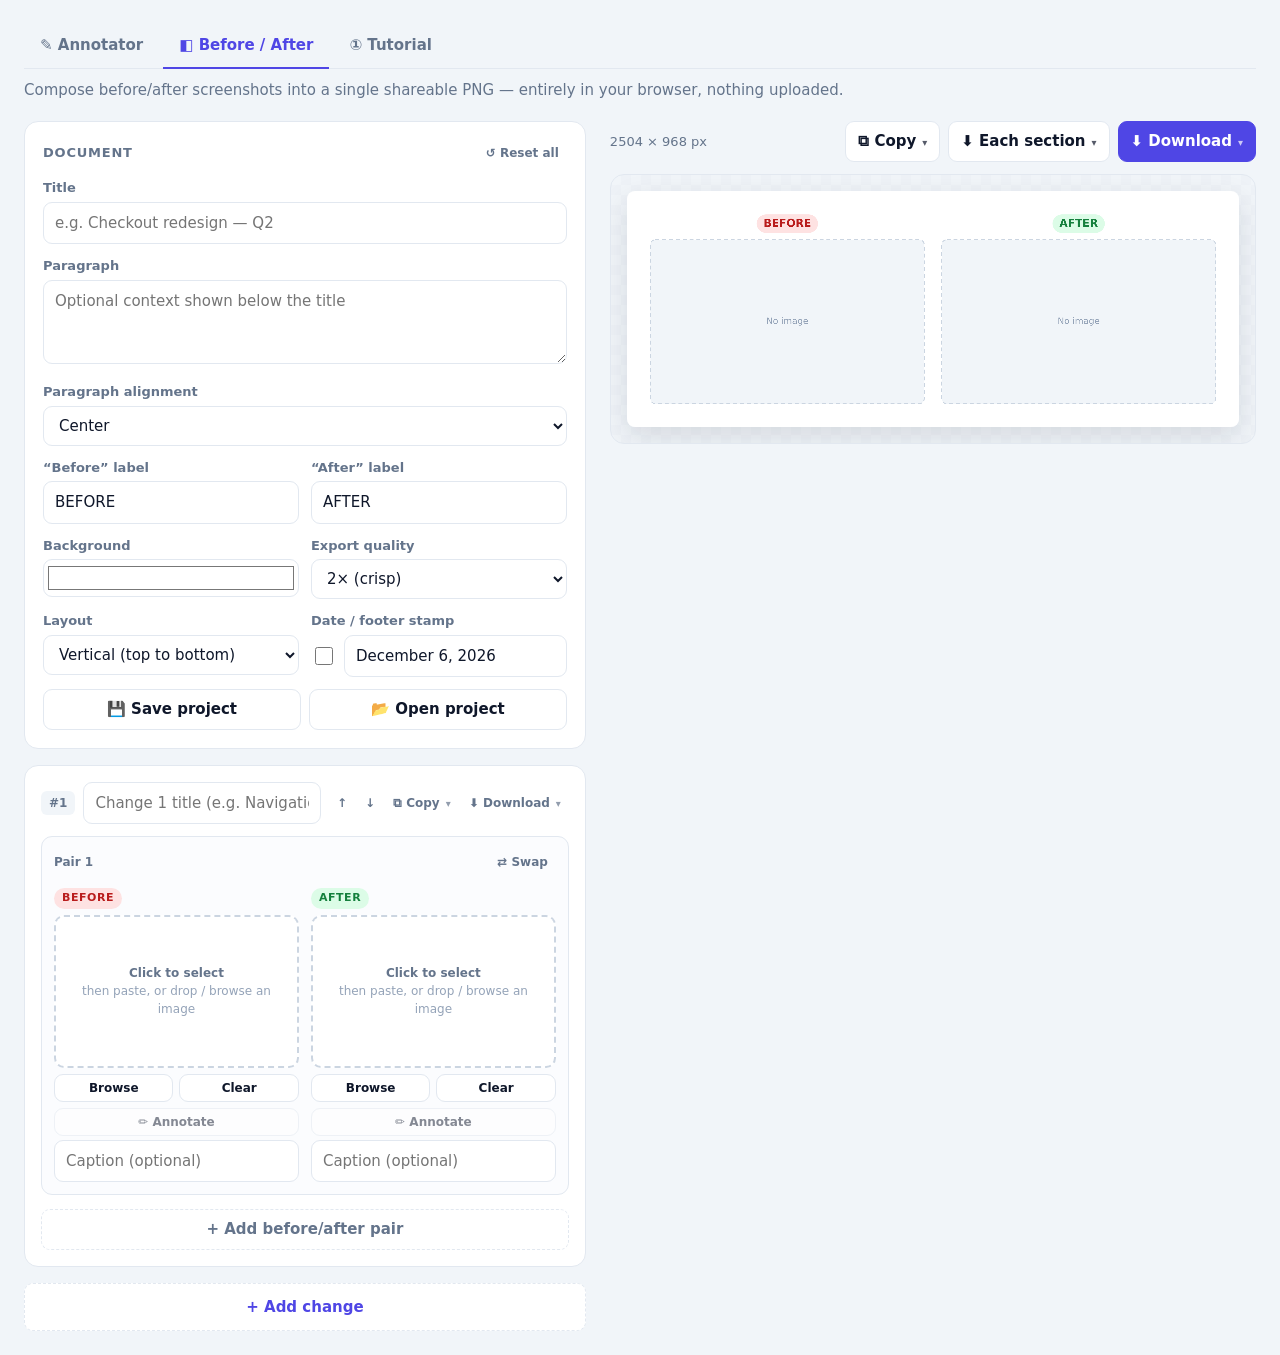
==== commit 4a18131c: "Add tutorial title text and per-step exports" ====
--- a/index.html
+++ b/index.html
@@ -30,11 +30,12 @@
   .panel h2{margin:0;font-size:13px;text-transform:uppercase;letter-spacing:.06em;color:var(--muted)}
   .panel-head{display:flex;align-items:center;justify-content:space-between;margin-bottom:12px}
   label{display:block;font-size:13px;font-weight:600;color:var(--muted);margin-bottom:4px}
-  input[type=text],select{
+  input[type=text],textarea,select{
     width:100%;padding:9px 11px;border:1px solid var(--line);border-radius:9px;
     font:inherit;color:var(--ink);background:#fff;
   }
-  input[type=text]:focus,select:focus{outline:2px solid var(--accent);outline-offset:-1px;border-color:var(--accent)}
+  textarea{min-height:84px;resize:vertical}
+  input[type=text]:focus,textarea:focus,select:focus{outline:2px solid var(--accent);outline-offset:-1px;border-color:var(--accent)}
   .row{display:flex;gap:12px}
   .row>*{flex:1}
   .field{margin-bottom:12px}
@@ -134,15 +135,26 @@
   .tool.active{background:var(--accent);color:#fff;border-color:var(--accent)}
   .kbd{display:inline-block;margin-left:6px;padding:1px 5px;border-radius:5px;background:rgba(15,23,42,.08);color:var(--muted);font-size:10px;font-weight:700;line-height:1.4;vertical-align:middle}
   .tool.active .kbd{background:rgba(255,255,255,.25);color:#fff}
-  .swatch{width:22px;height:22px;border-radius:50%;border:2px solid #fff;box-shadow:0 0 0 1px var(--line);cursor:pointer;padding:0}
+  .swatch{position:relative;width:22px;height:22px;border-radius:50%;border:2px solid #fff;box-shadow:0 0 0 1px var(--line);cursor:pointer;padding:0}
   .swatch.active{box-shadow:0 0 0 2px var(--accent)}
-  .text-pop{position:absolute;top:12px;left:12px;z-index:6;background:#fff;border:1px solid var(--line);border-radius:12px;box-shadow:0 12px 32px rgba(15,23,42,.22);padding:10px 12px;display:flex;flex-direction:column;gap:8px}
-  .tp-row{display:flex;align-items:center;gap:9px}
-  .tp-row .lbl{font-size:12px;font-weight:700;color:var(--muted);width:42px}
-  .tp-swatches{display:flex;align-items:center;gap:6px}
+  .text-pop{position:absolute;top:12px;left:12px;z-index:6;background:#fff;border:1px solid var(--line);border-radius:12px;box-shadow:0 12px 32px rgba(15,23,42,.22);padding:12px;display:flex;flex-direction:column;gap:8px}
+  .tp-row{display:flex;align-items:center;gap:9px;min-height:30px}
+  .tp-row .lbl{font-size:12px;font-weight:700;color:var(--muted);width:82px;line-height:1}
+  .tp-swatches{display:flex;align-items:center;gap:6px;flex-wrap:wrap}
   .chip{padding:4px 9px;border:1px solid var(--line);border-radius:8px;background:#fff;font-size:11px;font-weight:700;color:var(--muted);cursor:pointer}
   .chip:hover{background:#f8fafc}
   .chip.active{background:var(--accent);color:#fff;border-color:var(--accent)}
+  .kbd-acc{text-decoration:underline;text-underline-offset:2px}
+  /* radiogroup focus: the focused value group gets an accent ring; its focused value a stronger one */
+  .tp-row{border-radius:8px;box-shadow:0 0 0 1px transparent;transition:box-shadow .1s}
+  .tp-row:focus-within{box-shadow:0 0 0 2px var(--accent)}
+  .tp-row:focus-within .lbl{color:var(--accent)}
+  .chip:focus-visible{outline:none;box-shadow:0 0 0 2px var(--accent)}
+  .swatch:focus-visible{outline:none;box-shadow:0 0 0 2px #fff,0 0 0 4px var(--accent)}
+  /* while a property's letter is held, its values reveal 1…N badges for the digit chord */
+  .vidx{display:none}
+  .tp-row.chordable .chip .vidx{display:inline-block;margin-left:5px;font-size:9px;font-weight:800;opacity:.55}
+  .tp-row.chordable .swatch .vidx{display:flex;position:absolute;inset:0;align-items:center;justify-content:center;font-size:10px;font-weight:800;color:#fff;text-shadow:0 0 2px rgba(0,0,0,.9),0 0 2px rgba(0,0,0,.9)}
   .modal-canvas-wrap{position:relative;padding:16px;overflow:auto;background:#f1f5f9;display:flex;align-items:center;justify-content:center;min-height:0}
   .anno-canvas{display:block;background:#fff;border-radius:6px;box-shadow:0 4px 18px rgba(0,0,0,.15);touch-action:none}
   .anno-canvas.draw{cursor:crosshair}
@@ -158,7 +170,7 @@
   .linkish{border:none;background:transparent;color:var(--accent);font-weight:700;padding:0;text-decoration:underline}
   .anno-editor{background:var(--panel);border:1px solid var(--line);border-radius:14px;overflow:hidden}
   .anno-foot{display:flex;align-items:center;justify-content:space-between;gap:12px;margin-top:12px}
-  .anno-input{position:absolute;z-index:5;box-sizing:border-box;border:none;border-radius:14px;padding:5px 11px;font-weight:700;font-family:inherit;line-height:1.2;color:#fff;outline:2px solid #fff;box-shadow:0 0 0 4px rgba(79,70,229,.5);width:auto;min-width:50px;resize:none;overflow:hidden;white-space:pre-wrap}
+  .anno-input{position:absolute;z-index:5;box-sizing:border-box;border:none;border-radius:14px;font-weight:700;font-family:inherit;line-height:1.2;color:#fff;outline:2px solid #fff;box-shadow:0 0 0 4px rgba(79,70,229,.5);width:auto;min-width:50px;resize:none;overflow:auto;white-space:pre}
   .modal-foot{display:flex;justify-content:space-between;align-items:center;gap:8px;padding:12px 14px;border-top:1px solid var(--line)}
   .modal-hint{color:var(--muted);font-size:12px}
   .dims{font-size:13px;color:var(--muted);font-variant-numeric:tabular-nums}
@@ -200,6 +212,17 @@
       <div class="field">
         <label for="title">Title</label>
         <input type="text" id="title" placeholder="e.g. Checkout redesign — Q2">
+      </div>
+      <div class="field">
+        <label for="description">Paragraph</label>
+        <textarea id="description" placeholder="Optional context shown below the title"></textarea>
+      </div>
+      <div class="field">
+        <label for="descriptionAlign">Paragraph alignment</label>
+        <select id="descriptionAlign">
+          <option value="center" selected>Center</option>
+          <option value="left">Left</option>
+        </select>
       </div>
       <div class="field row">
         <div>
@@ -278,6 +301,17 @@
         <label for="tutTitle">Title</label>
         <input type="text" id="tutTitle" placeholder="e.g. How to create a report">
       </div>
+      <div class="field">
+        <label for="tutDescription">Paragraph</label>
+        <textarea id="tutDescription" placeholder="Optional context shown below the title"></textarea>
+      </div>
+      <div class="field">
+        <label for="tutDescriptionAlign">Paragraph alignment</label>
+        <select id="tutDescriptionAlign">
+          <option value="center" selected>Center</option>
+          <option value="left">Left</option>
+        </select>
+      </div>
       <div class="field row">
         <div>
           <label for="tutBg">Background</label>
@@ -313,6 +347,9 @@
         <button id="tutBrowse" style="width:100%">Upload images</button>
         <input type="file" id="tutFiles" accept="image/*" multiple hidden>
       </div>
+      <div class="field">
+        <button id="reverseTutorialSteps" style="width:100%">Reverse step order</button>
+      </div>
       <div class="field doc-actions">
         <button id="tutSaveProject" title="Download an editable project file (images included)">💾 Save project</button>
         <button id="tutOpenProject" title="Open a previously saved project file">📂 Open project</button>
@@ -367,6 +404,8 @@
 
   const state = {
     title: "",
+    description: "",
+    descriptionAlign: "center",
     beforeLabel: "BEFORE",
     afterLabel: "AFTER",
     bg: "#ffffff",
@@ -377,6 +416,8 @@
     changes: [newChange()],
     tutorial: {
       title: "",
+      description: "",
+      descriptionAlign: "center",
       bg: "#ffffff",
       scale: 2,
       layout: "vertical",
@@ -394,7 +435,7 @@
   function snapshot() {
     return {
       v: 1,
-      title: state.title, beforeLabel: state.beforeLabel, afterLabel: state.afterLabel,
+      title: state.title, description: state.description, descriptionAlign: state.descriptionAlign, beforeLabel: state.beforeLabel, afterLabel: state.afterLabel,
       bg: state.bg, scale: state.scale, layout: state.layout,
       dateEnabled: state.dateEnabled, dateText: state.dateText,
       changes: state.changes.map((ch) => ({
@@ -408,6 +449,8 @@
       anno: { dataUrl: annoDoc.dataUrl, annotations: annoDoc.annotations },
       tutorial: {
         title: state.tutorial.title,
+        description: state.tutorial.description,
+        descriptionAlign: state.tutorial.descriptionAlign,
         bg: state.tutorial.bg,
         scale: state.tutorial.scale,
         layout: state.tutorial.layout,
@@ -437,6 +480,8 @@
   function applyState(d) {
     if (!d || !Array.isArray(d.changes)) return false;
     state.title = d.title || "";
+    state.description = d.description || "";
+    state.descriptionAlign = d.descriptionAlign === "left" ? "left" : "center";
     state.beforeLabel = d.beforeLabel != null ? d.beforeLabel : "BEFORE";
     state.afterLabel = d.afterLabel != null ? d.afterLabel : "AFTER";
     state.bg = d.bg || "#ffffff";
@@ -453,6 +498,8 @@
     if (!state.changes.length) state.changes = [newChange()];
     const tut = d.tutorial || {};
     state.tutorial.title = tut.title || "";
+    state.tutorial.description = tut.description || "";
+    state.tutorial.descriptionAlign = tut.descriptionAlign === "left" ? "left" : "center";
     state.tutorial.bg = tut.bg || "#ffffff";
     state.tutorial.scale = Number(tut.scale) || 2;
     state.tutorial.layout = tut.layout === "horizontal" ? "horizontal" : "vertical";
@@ -498,6 +545,8 @@
   }
   function syncControls() {
     document.getElementById("title").value = state.title;
+    document.getElementById("description").value = state.description;
+    document.getElementById("descriptionAlign").value = state.descriptionAlign;
     document.getElementById("beforeLabel").value = state.beforeLabel;
     document.getElementById("afterLabel").value = state.afterLabel;
     document.getElementById("bg").value = state.bg;
@@ -508,6 +557,8 @@
   }
   function syncTutorialControls() {
     document.getElementById("tutTitle").value = state.tutorial.title;
+    document.getElementById("tutDescription").value = state.tutorial.description;
+    document.getElementById("tutDescriptionAlign").value = state.tutorial.descriptionAlign;
     document.getElementById("tutBg").value = state.tutorial.bg;
     document.getElementById("tutScale").value = String(state.tutorial.scale);
     document.getElementById("tutLayout").value = state.tutorial.layout;
@@ -516,7 +567,7 @@
   function resetAll() {
     if (!confirm("Clear everything and start over? This can't be undone.")) return;
     try { sessionStorage.removeItem(STORE_KEY); } catch (e) {}
-    state.title = ""; state.beforeLabel = "BEFORE"; state.afterLabel = "AFTER";
+    state.title = ""; state.description = ""; state.descriptionAlign = "center"; state.beforeLabel = "BEFORE"; state.afterLabel = "AFTER";
     state.bg = "#ffffff"; state.scale = 2; state.layout = "vertical";
     state.dateEnabled = false; state.dateText = todayStr(); state.changes = [newChange()];
     syncControls(); buildEditor(); drawPreview();
@@ -524,6 +575,8 @@
   function resetTutorial() {
     if (!confirm("Clear the tutorial and start over? This can't be undone.")) return;
     state.tutorial.title = "";
+    state.tutorial.description = "";
+    state.tutorial.descriptionAlign = "center";
     state.tutorial.bg = "#ffffff";
     state.tutorial.scale = 2;
     state.tutorial.layout = "vertical";
@@ -767,8 +820,8 @@
       h("div", { class: "tools" },
         h("button", { class: "ghost tiny", title: "Move up", onclick: () => move(-1) }, "↑"),
         h("button", { class: "ghost tiny", title: "Move down", onclick: () => move(1) }, "↓"),
-        dropdown("⧉ Copy", "ghost tiny", [{ items: copyItems(() => "", () => [change]) }]),
-        dropdown("⬇ Download", "ghost tiny", [{ items: downloadItems(() => slug(change.title || "change"), () => "", () => [change]) }]),
+        dropdown("⧉ Copy", "ghost tiny", [{ items: copyItems(() => "", () => "", () => "center", () => [change]) }]),
+        dropdown("⬇ Download", "ghost tiny", [{ items: downloadItems(() => slug(change.title || "change"), () => "", () => "", () => "center", () => [change]) }]),
         state.changes.length > 1
           ? h("button", { class: "ghost tiny", title: "Delete change", onclick: () => { state.changes.splice(ci, 1); buildEditor(); drawPreview(); } }, "✕")
           : null,
@@ -807,6 +860,13 @@
     state.tutorial.steps.push(...created);
     buildTutorialEditor(); drawTutorialPreview();
     created.forEach((step, i) => loadFile(files[i], step.slot));
+  }
+
+  function reverseTutorialSteps() {
+    if (state.tutorial.steps.length < 2) return;
+    state.tutorial.steps.reverse();
+    buildTutorialEditor();
+    drawTutorialPreview();
   }
 
   function tutorialImageBlock(step, idx) {
@@ -915,8 +975,8 @@
   }
 
   const C = {
-    PAD: 48, TITLE: 52, CHANGE: 34, LABEL: 22, CAP: 19,
-    cellW: 560, pairGap: 36, rowGap: 40, changeGap: 60, titleGap: 40,
+    PAD: 48, TITLE: 52, DESC: 22, CHANGE: 34, LABEL: 22, CAP: 19,
+    cellW: 560, pairGap: 36, rowGap: 40, changeGap: 60, titleGap: 40, descGap: 14,
     ctitleGap: 24, labelGap: 14, capGap: 14, maxImgH: 680, lh: 1.3, radius: 10,
     stackGap: 28,
   };
@@ -954,7 +1014,7 @@
     return cy - y;
   }
 
-  function computeLayout(title, changes) {
+  function computeLayout(title, description, descriptionAlign, changes) {
     const horiz = state.layout === "horizontal";
     const bLabel = state.beforeLabel || "BEFORE", aLabel = state.afterLabel || "AFTER";
     const colW = C.cellW;
@@ -967,10 +1027,22 @@
     const W = contentW + C.PAD * 2;
     let y = C.PAD;
 
-    if ((title || "").trim()) {
+    const hasTitle = (title || "").trim();
+    const hasDescription = (description || "").trim();
+    if (hasTitle) {
       const lines = wrap(title, font(800, C.TITLE), contentW);
       items.push({ kind: "text", lines, x: C.PAD + contentW / 2, y, size: C.TITLE, weight: 800, color: "#0f172a", align: "center" });
-      y += lines.length * C.TITLE * C.lh + C.titleGap;
+      y += lines.length * C.TITLE * C.lh;
+    }
+    if (hasDescription) {
+      if (hasTitle) y += C.descGap;
+      const lines = wrap(description, font(400, C.DESC), contentW);
+      const align = descriptionAlign === "left" ? "left" : "center";
+      items.push({ kind: "text", lines, x: align === "left" ? C.PAD : C.PAD + contentW / 2, y, size: C.DESC, weight: 400, color: "#475569", align });
+      y += lines.length * C.DESC * C.lh;
+    }
+    if (hasTitle || hasDescription) {
+      y += C.titleGap;
     }
 
     // change title + divider at (x, y0) spanning width w; returns height consumed
@@ -1033,8 +1105,8 @@
   }
 
   const T = {
-    PAD: 48, TITLE: 48, NUM: 22, STEP_TITLE: 26, CAP: 20,
-    cellW: 760, horizontalCellW: 560, stepGap: 44, titleGap: 34, numGap: 16,
+    PAD: 48, TITLE: 48, DESC: 21, NUM: 22, STEP_TITLE: 26, CAP: 20,
+    cellW: 760, horizontalCellW: 560, stepGap: 44, titleGap: 34, descGap: 14, numGap: 16,
     capGap: 14, maxImgH: 720,
   };
 
@@ -1064,10 +1136,11 @@
     return regionH;
   }
 
-  function computeTutorialLayout() {
+  function computeTutorialLayout(options = {}) {
     const tut = state.tutorial;
     const horiz = tut.layout === "horizontal";
-    const steps = tut.steps;
+    const steps = options.steps || tut.steps;
+    const startIndex = Number(options.startIndex) || 0;
     const cellW = horiz ? T.horizontalCellW : T.cellW;
     const contentW = horiz
       ? Math.max(cellW, steps.length * cellW + Math.max(0, steps.length - 1) * T.stepGap)
@@ -1076,14 +1149,28 @@
     const items = [];
     let y = T.PAD;
 
-    if ((tut.title || "").trim()) {
-      const lines = wrap(tut.title, font(800, T.TITLE), contentW);
-      items.push({ kind: "text", lines, x: T.PAD + contentW / 2, y, size: T.TITLE, weight: 800, color: "#0f172a", align: "center" });
-      y += lines.length * T.TITLE * C.lh + T.titleGap;
+    if (!options.omitHeading) {
+      const hasTitle = (tut.title || "").trim();
+      const hasDescription = (tut.description || "").trim();
+      if (hasTitle) {
+        const lines = wrap(tut.title, font(800, T.TITLE), contentW);
+        items.push({ kind: "text", lines, x: T.PAD + contentW / 2, y, size: T.TITLE, weight: 800, color: "#0f172a", align: "center" });
+        y += lines.length * T.TITLE * C.lh;
+      }
+      if (hasDescription) {
+        if (hasTitle) y += T.descGap;
+        const lines = wrap(tut.description, font(400, T.DESC), contentW);
+        const align = tut.descriptionAlign === "left" ? "left" : "center";
+        items.push({ kind: "text", lines, x: align === "left" ? T.PAD : T.PAD + contentW / 2, y, size: T.DESC, weight: 400, color: "#475569", align });
+        y += lines.length * T.DESC * C.lh;
+      }
+      if (hasTitle || hasDescription) {
+        y += T.titleGap;
+      }
     }
 
     const stepBlock = (step, idx, x, y0) => {
-      const label = markerLabel(idx + 1, tut.numbering);
+      const label = markerLabel(startIndex + idx + 1, tut.numbering);
       meas.font = font(800, T.NUM);
       const badgeW = Math.max(42, meas.measureText(label).width + 28), badgeH = 42;
       items.push({ kind: "badge", cx: x + badgeW / 2, y: y0, w: badgeW, h: badgeH, text: label, size: T.NUM, bg: "#eef2ff", fg: "#4f46e5" });
@@ -1177,9 +1264,9 @@
     }
   }
 
-  function renderModel(canvas, title, changes) {
+  function renderModel(canvas, title, description, descriptionAlign, changes) {
     const S = state.scale;
-    const { W, H, items } = computeLayout(title, changes);
+    const { W, H, items } = computeLayout(title, description, descriptionAlign, changes);
     canvas.width = Math.max(1, Math.round(W * S));
     canvas.height = Math.max(1, Math.round(H * S));
     draw(canvas.getContext("2d"), items, S, state.bg, W, H);
@@ -1206,7 +1293,7 @@
   }
 
   function drawPreview() {
-    const { W, H, S } = renderModel(previewCanvas, state.title, state.changes);
+    const { W, H, S } = renderModel(previewCanvas, state.title, state.description, state.descriptionAlign, state.changes);
     dimsEl.textContent = `${Math.round(W * S)} × ${Math.round(H * S)} px`;
     applyPreviewFit("ba", state.layout);
     scheduleSave();
@@ -1238,9 +1325,9 @@
     clearTimeout(toastTimer);
     toastTimer = setTimeout(() => t.classList.remove("show"), 1700);
   }
-  function toCanvas(title, changes) {
+  function toCanvas(title, description, descriptionAlign, changes) {
     const tmp = document.createElement("canvas");
-    renderModel(tmp, title, changes);
+    renderModel(tmp, title, description, descriptionAlign, changes);
     return tmp;
   }
   function toTutorialCanvas() {
@@ -1251,18 +1338,18 @@
   const blobFromCanvas = (canvas, mime, q) =>
     new Promise((res, rej) => canvas.toBlob((b) => (b ? res(b) : rej(new Error("toBlob failed"))), mime, q));
 
-  function exportDownload(title, changes, fmt, name) {
+  function exportDownload(title, description, descriptionAlign, changes, fmt, name) {
     if (fmt === "svg") {
-      downloadBlob(new Blob([buildSVG(title, changes)], { type: "image/svg+xml" }), `${name}.svg`);
+      downloadBlob(new Blob([buildSVG(title, description, descriptionAlign, changes)], { type: "image/svg+xml" }), `${name}.svg`);
       return;
     }
-    blobFromCanvas(toCanvas(title, changes), RASTER[fmt], fmt === "png" ? undefined : 0.92)
+    blobFromCanvas(toCanvas(title, description, descriptionAlign, changes), RASTER[fmt], fmt === "png" ? undefined : 0.92)
       .then((b) => downloadBlob(b, `${name}.${EXT[fmt]}`));
   }
-  async function exportCopy(title, changes, fmt) {
+  async function exportCopy(title, description, descriptionAlign, changes, fmt) {
     try {
-      if (fmt === "svg") { await navigator.clipboard.writeText(buildSVG(title, changes)); toast("Copied SVG markup"); return; }
-      const blob = await blobFromCanvas(toCanvas(title, changes), RASTER[fmt], fmt === "png" ? undefined : 0.92);
+      if (fmt === "svg") { await navigator.clipboard.writeText(buildSVG(title, description, descriptionAlign, changes)); toast("Copied SVG markup"); return; }
+      const blob = await blobFromCanvas(toCanvas(title, description, descriptionAlign, changes), RASTER[fmt], fmt === "png" ? undefined : 0.92);
       await navigator.clipboard.write([new ClipboardItem({ [RASTER[fmt]]: blob })]);
       toast(`Copied ${fmt.toUpperCase()} to clipboard`);
     } catch (e) {
@@ -1277,6 +1364,32 @@
     }
     blobFromCanvas(toTutorialCanvas(), RASTER[fmt], fmt === "png" ? undefined : 0.92)
       .then((b) => downloadBlob(b, `${name}.${EXT[fmt]}`));
+  }
+  function tutorialStepCanvas(step, idx) {
+    const tmp = document.createElement("canvas");
+    const S = state.tutorial.scale;
+    const { W, H, items } = computeTutorialLayout({ steps: [step], startIndex: idx, omitHeading: true });
+    tmp.width = Math.max(1, Math.round(W * S));
+    tmp.height = Math.max(1, Math.round(H * S));
+    draw(tmp.getContext("2d"), items, S, state.tutorial.bg, W, H);
+    return tmp;
+  }
+  function tutorialStepExportDownload(step, idx, fmt) {
+    const name = `${idx + 1}-${slug(step.title || "step")}`;
+    const layout = computeTutorialLayout({ steps: [step], startIndex: idx, omitHeading: true });
+    if (fmt === "svg") {
+      downloadBlob(new Blob([buildTutorialSVGFromLayout(layout)], { type: "image/svg+xml" }), `${name}.svg`);
+      return;
+    }
+    blobFromCanvas(tutorialStepCanvas(step, idx), RASTER[fmt], fmt === "png" ? undefined : 0.92)
+      .then((b) => downloadBlob(b, `${name}.${EXT[fmt]}`));
+  }
+  function downloadAllTutorialSteps(fmt) {
+    if (!state.tutorial.steps.length) return;
+    // Stagger so the browser doesn't drop all-but-one of the saves.
+    state.tutorial.steps.forEach((step, i) => {
+      setTimeout(() => tutorialStepExportDownload(step, i, fmt), i * 350);
+    });
   }
   async function tutorialExportCopy(fmt) {
     try {
@@ -1292,7 +1405,7 @@
     if (!state.changes.length) return;
     // Stagger so the browser doesn't drop all-but-one of the saves.
     state.changes.forEach((ch, i) => {
-      setTimeout(() => exportDownload("", [ch], fmt, `${i + 1}-${slug(ch.title || "change")}`), i * 350);
+      setTimeout(() => exportDownload("", "", "center", [ch], fmt, `${i + 1}-${slug(ch.title || "change")}`), i * 350);
     });
   }
 
@@ -1332,11 +1445,14 @@
     out.push("</svg>");
     return out.join("");
   }
-  function buildSVG(title, changes) {
-    return buildSVGFromLayout(computeLayout(title, changes), state.bg);
+  function buildSVG(title, description, descriptionAlign, changes) {
+    return buildSVGFromLayout(computeLayout(title, description, descriptionAlign, changes), state.bg);
   }
   function buildTutorialSVG() {
-    return buildSVGFromLayout(computeTutorialLayout(), state.tutorial.bg);
+    return buildTutorialSVGFromLayout(computeTutorialLayout());
+  }
+  function buildTutorialSVGFromLayout(layout) {
+    return buildSVGFromLayout(layout, state.tutorial.bg);
   }
 
   // perceived luminance (0..1) of a #rgb / #rrggbb color
@@ -1351,26 +1467,18 @@
     if (c.length === 3) c = c.split("").map((x) => x + x).join("");
     return `rgba(${parseInt(c.slice(0, 2), 16) || 0},${parseInt(c.slice(2, 4), 16) || 0},${parseInt(c.slice(4, 6), 16) || 0},${a})`;
   }
-  // normalize to a 6-digit lowercase hex (no #) for comparison
-  const normHex = (hex) => { let c = String(hex || "").replace("#", "").toLowerCase(); if (c.length === 3) c = c.split("").map((x) => x + x).join(""); return c; };
-  const sameColor = (a, b) => normHex(a) === normHex(b);
-  // shift a color toward black (f<0) or white (f>0), |f| in 0..1, for a distinguishable shade
-  function shade(hex, f) {
-    const c = normHex(hex), hx = (v) => Math.max(0, Math.min(255, Math.round(v))).toString(16).padStart(2, "0");
-    const adj = (v) => f < 0 ? v * (1 + f) : v + (255 - v) * f;
-    return "#" + hx(adj(parseInt(c.slice(0, 2), 16) || 0)) + hx(adj(parseInt(c.slice(2, 4), 16) || 0)) + hx(adj(parseInt(c.slice(4, 6), 16) || 0));
-  }
-  // resolve a text label's display style. size: 560-space px (default 22). bg: color or "none".
-  // fg: color or "auto" (contrasts the bg, or near-black on no bg). No bg → a contrasting halo
-  // keeps text legible on any image (applies to explicit fg too, not just auto).
+  const lineWidthValue = (w) => w === "small" ? 2 : w === "large" ? 7 : 4;
+  const lineDash = (style, sw) => style === "dashed" ? [sw * 3, sw * 2] : style === "dotted" ? [sw * 0.1, sw * 2] : [];
+
+  // resolve a text label's display style from a single color plus background toggle.
+  // No background uses the halo treatment; background on uses the color as fill and white text
+  // unless the fill is white, where dark text is more legible. Old fg/bg fields are normalized here.
   function resolveTextStyle(a) {
     const size = a.size || 22;
-    const bg = a.bg !== undefined ? a.bg : (a.color || "#ef4444");
-    const hasBg = !!bg && bg !== "none";
-    let fg = a.fg !== undefined ? a.fg : "auto";
-    if (fg === "auto") fg = hasBg ? (hexLum(bg) > 0.6 ? "#111827" : "#ffffff") : "#111827";
-    // same color for text and its background → shade the text so it stays legible
-    if (hasBg && sameColor(fg, bg)) fg = hexLum(bg) > 0.5 ? shade(bg, -0.55) : shade(bg, 0.6);
+    const hasBg = a.bgOn !== undefined ? !!a.bgOn : !!(a.bg && a.bg !== "none");
+    const color = a.color || (hasBg ? a.bg : (a.fg && a.fg !== "auto" ? a.fg : "#ef4444"));
+    const bg = hasBg ? color : "none";
+    const fg = hasBg ? (hexLum(color) > 0.97 ? "#111827" : "#ffffff") : color;
     const light = hexLum(fg) > 0.72;   // only near-white text needs a dark halo; colored text reads better with a white glow
     return { size, bg, fg, hasBg, halo: !hasBg, haloColor: light ? "#000000" : "#ffffff", haloOpacity: light ? 0.5 : 0.85 };
   }
@@ -1379,18 +1487,20 @@
   function annoPrimitives(rect, a) {
     const k = rect.w / 560;   // sizes scale purely with the image (no min clamps) so the editor matches output at any zoom
     const col = a.color || "#ef4444";
-    const sw = 4 * k;
+    const baseLineW = lineWidthValue(a.lineWidth);
+    const sw = baseLineW * k;
+    const dash = lineDash(a.lineStyle, sw);
     const X = (n) => rect.x + n * rect.w, Y = (n) => rect.y + n * rect.h;
     if (a.type === "box") {
-      return [{ k: "rect", x: X(a.x), y: Y(a.y), w: a.w * rect.w, h: a.h * rect.h, stroke: col, sw }];
+      return [{ k: "rect", x: X(a.x), y: Y(a.y), w: a.w * rect.w, h: a.h * rect.h, stroke: col, sw, dash }];
     }
     if (a.type === "arrow") {
       const x1 = X(a.x1), y1 = Y(a.y1), x2 = X(a.x2), y2 = Y(a.y2);
-      const ang = Math.atan2(y2 - y1, x2 - x1), hl = 18 * k;
+      const ang = Math.atan2(y2 - y1, x2 - x1), hl = (10 + baseLineW * 2) * k;
       const len = Math.hypot(x2 - x1, y2 - y1) || 1, cut = Math.min(hl * 0.9, len * 0.6);
       const bx = x2 - Math.cos(ang) * cut, by = y2 - Math.sin(ang) * cut;  // stop the line at the arrowhead base
       return [
-        { k: "line", x1, y1, x2: bx, y2: by, stroke: col, sw },
+        { k: "line", x1, y1, x2: bx, y2: by, stroke: col, sw, dash },
         { k: "poly", pts: [[x2, y2], [x2 - hl * Math.cos(ang - 0.45), y2 - hl * Math.sin(ang - 0.45)], [x2 - hl * Math.cos(ang + 0.45), y2 - hl * Math.sin(ang + 0.45)]], fill: col },
       ];
     }
@@ -1411,8 +1521,8 @@
     return [];
   }
   function drawPrim(ctx, p) {
-    if (p.k === "rect") { ctx.lineWidth = p.sw; ctx.strokeStyle = p.stroke; ctx.strokeRect(p.x, p.y, p.w, p.h); }
-    else if (p.k === "line") { ctx.lineWidth = p.sw; ctx.strokeStyle = p.stroke; ctx.lineCap = "round"; ctx.beginPath(); ctx.moveTo(p.x1, p.y1); ctx.lineTo(p.x2, p.y2); ctx.stroke(); ctx.lineCap = "butt"; }
+    if (p.k === "rect") { ctx.save(); ctx.lineWidth = p.sw; ctx.strokeStyle = p.stroke; ctx.lineCap = "round"; ctx.setLineDash(p.dash || []); ctx.strokeRect(p.x, p.y, p.w, p.h); ctx.restore(); }
+    else if (p.k === "line") { ctx.save(); ctx.lineWidth = p.sw; ctx.strokeStyle = p.stroke; ctx.lineCap = "round"; ctx.setLineDash(p.dash || []); ctx.beginPath(); ctx.moveTo(p.x1, p.y1); ctx.lineTo(p.x2, p.y2); ctx.stroke(); ctx.restore(); }
     else if (p.k === "poly") { ctx.fillStyle = p.fill; ctx.beginPath(); p.pts.forEach((pt, i) => (i ? ctx.lineTo(pt[0], pt[1]) : ctx.moveTo(pt[0], pt[1]))); ctx.closePath(); ctx.fill(); }
     else if (p.k === "circle") { ctx.fillStyle = p.fill; ctx.beginPath(); ctx.arc(p.cx, p.cy, p.r, 0, Math.PI * 2); ctx.fill(); }
     else if (p.k === "pill") { if (!p.noFill) { rr(ctx, p.x, p.y, p.w, p.h, p.h / 2); ctx.fillStyle = p.fill; ctx.fill(); } }
@@ -1427,8 +1537,9 @@
     }
   }
   function svgPrim(p) {
-    if (p.k === "rect") return `<rect x="${p.x}" y="${p.y}" width="${p.w}" height="${p.h}" fill="none" stroke="${p.stroke}" stroke-width="${p.sw}"/>`;
-    if (p.k === "line") return `<line x1="${p.x1}" y1="${p.y1}" x2="${p.x2}" y2="${p.y2}" stroke="${p.stroke}" stroke-width="${p.sw}" stroke-linecap="round"/>`;
+    const dash = (p.dash && p.dash.length) ? ` stroke-dasharray="${p.dash.join(" ")}"` : "";
+    if (p.k === "rect") return `<rect x="${p.x}" y="${p.y}" width="${p.w}" height="${p.h}" fill="none" stroke="${p.stroke}" stroke-width="${p.sw}"${dash}/>`;
+    if (p.k === "line") return `<line x1="${p.x1}" y1="${p.y1}" x2="${p.x2}" y2="${p.y2}" stroke="${p.stroke}" stroke-width="${p.sw}" stroke-linecap="round"${dash}/>`;
     if (p.k === "poly") return `<polygon points="${p.pts.map((pt) => pt.join(",")).join(" ")}" fill="${p.fill}"/>`;
     if (p.k === "circle") return `<circle cx="${p.cx}" cy="${p.cy}" r="${p.r}" fill="${p.fill}"/>`;
     if (p.k === "pill") return p.noFill ? "" : `<rect x="${p.x}" y="${p.y}" width="${p.w}" height="${p.h}" rx="${p.h / 2}" fill="${p.fill}"/>`;
@@ -1551,18 +1662,18 @@
 
   const DL_FORMATS = [["png", "PNG"], ["jpeg", "JPEG"], ["webp", "WebP"], ["svg", "SVG"]];
   const COPY_FORMATS = [["png", "PNG"], ["jpeg", "JPEG"], ["webp", "WebP"], ["svg", "SVG markup"]];
-  const downloadItems = (getName, getTitle, getChanges) =>
-    DL_FORMATS.map(([f, l]) => ({ label: l, onClick: () => exportDownload(getTitle(), getChanges(), f, getName()) }));
-  const copyItems = (getTitle, getChanges) =>
-    COPY_FORMATS.map(([f, l]) => ({ label: l, onClick: () => exportCopy(getTitle(), getChanges(), f) }));
+  const downloadItems = (getName, getTitle, getDescription, getDescriptionAlign, getChanges) =>
+    DL_FORMATS.map(([f, l]) => ({ label: l, onClick: () => exportDownload(getTitle(), getDescription(), getDescriptionAlign(), getChanges(), f, getName()) }));
+  const copyItems = (getTitle, getDescription, getDescriptionAlign, getChanges) =>
+    COPY_FORMATS.map(([f, l]) => ({ label: l, onClick: () => exportCopy(getTitle(), getDescription(), getDescriptionAlign(), getChanges(), f) }));
 
   function buildBarActions() {
     const bar = document.getElementById("barActions");
     bar.innerHTML = "";
     bar.append(
-      dropdown("⧉ Copy", "", [{ items: copyItems(() => state.title, () => state.changes) }]),
+      dropdown("⧉ Copy", "", [{ items: copyItems(() => state.title, () => state.description, () => state.descriptionAlign, () => state.changes) }]),
       dropdown("⬇ Each section", "", [{ items: DL_FORMATS.map(([f, l]) => ({ label: l, onClick: () => downloadAllSections(f) })) }]),
-      dropdown("⬇ Download", "primary", [{ items: downloadItems(() => slug(state.title), () => state.title, () => state.changes) }]),
+      dropdown("⬇ Download", "primary", [{ items: downloadItems(() => slug(state.title), () => state.title, () => state.description, () => state.descriptionAlign, () => state.changes) }]),
     );
   }
   function buildTutorialActions() {
@@ -1570,6 +1681,7 @@
     bar.innerHTML = "";
     bar.append(
       dropdown("⧉ Copy", "", [{ items: COPY_FORMATS.map(([f, l]) => ({ label: l, onClick: () => tutorialExportCopy(f) })) }]),
+      dropdown("⬇ Each step", "", [{ items: DL_FORMATS.map(([f, l]) => ({ label: l, onClick: () => downloadAllTutorialSteps(f) })) }]),
       dropdown("⬇ Download", "primary", [{ items: DL_FORMATS.map(([f, l]) => ({ label: l, onClick: () => tutorialExportDownload(f) })) }]),
     );
   }
@@ -1586,7 +1698,8 @@
   const annoDoc = newSlot();                                  // the Annotator tab's single image
   let annoSlot = null, annoBtnRef = null;
   let annoWork = [], annoTool = "select", annoColor = "#ef4444";
-  let annoTextBg = "none";   // default background for new text labels (foreground shares annoColor)
+  let annoTextBgOn = false;
+  let annoLineStyle = "solid", annoLineWidth = "medium";
   let annoStampStyle = "numbers";
   let annoStampSize = 20;
   let annoSel = new Set();          // selected indices
@@ -1641,10 +1754,10 @@
     annoHist.push(cloneAnns(annoWork));
     if (annoHist.length > 80) annoHist.shift();
     annoHistIdx = annoHist.length - 1;
-    updateUndoRedo(); commitLive();
-  }
-  function undo() { if (annoHistIdx <= 0) return; annoHistIdx--; annoWork = cloneAnns(annoHist[annoHistIdx]); setSel([]); redraw(); updateUndoRedo(); commitLive(); }
-  function redo() { if (annoHistIdx >= annoHist.length - 1) return; annoHistIdx++; annoWork = cloneAnns(annoHist[annoHistIdx]); setSel([]); redraw(); updateUndoRedo(); commitLive(); }
+    commitLive();
+  }
+  function undo() { if (annoHistIdx <= 0) return; annoHistIdx--; annoWork = cloneAnns(annoHist[annoHistIdx]); setSel([]); redraw(); commitLive(); }
+  function redo() { if (annoHistIdx >= annoHist.length - 1) return; annoHistIdx++; annoWork = cloneAnns(annoHist[annoHistIdx]); setSel([]); redraw(); commitLive(); }
 
   // ----- removal (bakes pinned arrow ends so they don't jump) -----
   function removeAnns(indices) {
@@ -1668,14 +1781,25 @@
     const m = editorHost; if (!m) return;
     Object.entries(m.toolBtns).forEach(([id, b]) => b.classList.toggle("active", id === annoTool));
     m.canvas.classList.toggle("draw", annoTool !== "select");
-    m.delBtn.disabled = annoSel.size === 0;
   }
   function updateColors() { editorHost && editorHost.swatchEls.forEach((s) => s.classList.toggle("active", s._c === annoColor)); }
-  // fg/bg shown in the Text/Fill controls: a single selected label's own values, else the new-label defaults
-  function curTextStyle() {
-    const texts = selArr().map((i) => annoWork[i]).filter((a) => a && a.type === "text");
-    if (texts.length === 1) { const a = texts[0]; return { fg: a.fg !== undefined ? a.fg : "auto", bg: a.bg !== undefined ? a.bg : (a.color || "#ef4444") }; }
-    return { fg: annoColor, bg: annoTextBg };
+  const selectedAnns = (types) => selArr().map((i) => annoWork[i]).filter((a) => a && types.includes(a.type));
+  const selectedLineAnns = () => selectedAnns(["box", "arrow"]);
+  const selectedTextAnns = () => selectedAnns(["text"]);
+  function curTextBgOn() {
+    const texts = selectedTextAnns();
+    if (texts.length === 1) return texts[0].bgOn !== undefined ? !!texts[0].bgOn : !!(texts[0].bg && texts[0].bg !== "none");
+    return annoTextBgOn;
+  }
+  function curLineStyle() {
+    const lines = selectedLineAnns();
+    if (lines.length === 1) return lines[0].lineStyle || "solid";
+    return annoLineStyle;
+  }
+  function curLineWidth() {
+    const lines = selectedLineAnns();
+    if (lines.length === 1) return lines[0].lineWidth || "medium";
+    return annoLineWidth;
   }
   function curStampStyle() {
     return annoStampStyle;
@@ -1686,39 +1810,55 @@
     if (stamps.length) { stamps.forEach((a) => (a.style = style)); pushHistory(); }
     updateTextProps(); redraw();
   }
+  function applyColor(c) {
+    annoColor = c;
+    const idx = selArr().filter((i) => annoWork[i]);
+    if (idx.length) { idx.forEach((i) => { annoWork[i].color = c; }); pushHistory(); }
+    updateTextProps(); redraw();
+  }
+  function applyTextBg(on) {
+    annoTextBgOn = on;
+    const texts = selectedTextAnns();
+    if (texts.length) { texts.forEach((a) => { a.bgOn = on; delete a.bg; delete a.fg; }); pushHistory(); }
+    updateTextProps(); redraw();
+  }
+  function applyLineStyle(style) {
+    annoLineStyle = style;
+    const lines = selectedLineAnns();
+    if (lines.length) { lines.forEach((a) => (a.lineStyle = style)); pushHistory(); }
+    updateTextProps(); redraw();
+  }
+  function applyLineWidth(width) {
+    annoLineWidth = width;
+    const lines = selectedLineAnns();
+    if (lines.length) { lines.forEach((a) => (a.lineWidth = width)); pushHistory(); }
+    updateTextProps(); redraw();
+  }
   // brush config is shown when a drawing tool is active or an annotation is selected
   function updateTextProps() {
     const m = editorHost; if (!m || !m.textPop) return;
     const show = annoTool !== "select" || annoSel.size > 0;   // hide the floating palette while idly selecting
-    m.textPop.style.display = show ? "block" : "none";
+    m.textPop.style.display = show ? "flex" : "none";
     if (!show) return;
     const textCtx = annoTool === "text" || selArr().some((i) => annoWork[i] && annoWork[i].type === "text");
     const stampCtx = annoTool === "number" || selArr().some((i) => annoWork[i] && annoWork[i].type === "number");
-    m.globalRow.style.display = textCtx ? "none" : "flex";   // global palette for shapes...
-    m.fgRow.style.display = m.bgRow.style.display = textCtx ? "flex" : "none";   // ...or Text/Fill for labels
+    const lineCtx = annoTool === "box" || annoTool === "arrow" || selArr().some((i) => annoWork[i] && (annoWork[i].type === "box" || annoWork[i].type === "arrow"));
+    m.globalRow.style.display = "flex";
+    m.textBgRow.style.display = textCtx ? "flex" : "none";
     m.stampRow.style.display = stampCtx ? "flex" : "none";
+    m.lineStyleRow.style.display = lineCtx ? "flex" : "none";
+    m.lineWidthRow.style.display = lineCtx ? "flex" : "none";
     updateColors();
     if (stampCtx) m.stampChips.forEach((s) => s.classList.toggle("active", s._style === curStampStyle()));
-    if (textCtx) {
-      const cur = curTextStyle();
-      m.fgSwatches.forEach((s) => s.classList.toggle("active", s._c === cur.fg));
-      m.bgSwatches.forEach((s) => s.classList.toggle("active", s._c === cur.bg));
-    }
-  }
-  function applyText(prop, c) {
-    if (prop === "fg") { if (c !== "auto") annoColor = c; }   // foreground shares the global color; "auto" is label-only
-    else annoTextBg = c;
-    const idx = selArr().filter((i) => annoWork[i] && annoWork[i].type === "text");
-    if (idx.length) { idx.forEach((i) => (annoWork[i][prop] = c)); pushHistory(); }
-    updateTextProps(); redraw();
-  }
-  function updateUndoRedo() {
-    const m = editorHost; if (!m) return;
-    m.undoBtn.disabled = annoHistIdx <= 0;
-    m.redoBtn.disabled = annoHistIdx >= annoHist.length - 1;
-    m.delBtn.disabled = annoSel.size === 0;
-  }
-  function setTool(id) { annoTool = id; if (id !== "select") setSel([]); updateToolbar(); redraw(); }
+    if (textCtx) m.textBgChips.forEach((s) => s.classList.toggle("active", s._on === curTextBgOn()));
+    if (lineCtx) {
+      m.lineStyleChips.forEach((s) => s.classList.toggle("active", s._style === curLineStyle()));
+      m.lineWidthChips.forEach((s) => s.classList.toggle("active", s._width === curLineWidth()));
+    }
+    syncRadios();   // keep aria-checked + roving tabindex in sync as values/contexts change
+    updateChordUI();   // and the held-letter value badges
+  }
+  function setTool(id) { annoTool = id; if (id !== "select") setSel([]); disarmProps(); updateToolbar(); redraw(); }
 
   // ----- handles for the single selected annotation -----
   function selHandles() {
@@ -1762,9 +1902,13 @@
     ctx.strokeStyle = "rgba(15,23,42,.25)"; ctx.lineWidth = 1;
     ctx.strokeRect(annoImgRect.x + 0.5, annoImgRect.y + 0.5, annoImgRect.w - 1, annoImgRect.h - 1);
     const byId = buildById(annoWork);
-    drawOrder(annoWork).forEach((i) => annoPrimitives(annoImgRect, resolveForRender(annoWork[i], byId)).forEach((p) => drawPrim(ctx, p)));
+    drawOrder(annoWork).forEach((i) => {
+      if (annoTextEdit && annoTextEdit.i === i) return;
+      annoPrimitives(annoImgRect, resolveForRender(annoWork[i], byId)).forEach((p) => drawPrim(ctx, p));
+    });
     if (annoDraft) annoPrimitives(annoImgRect, annoDraft).forEach((p) => drawPrim(ctx, p));
     annoSel.forEach((i) => {
+      if (annoTextEdit && annoTextEdit.i === i) return;
       const a = annoWork[i]; if (!a) return;
       const bb = primsBBox(annoPrimitives(annoImgRect, resolveForRender(a, byId))), pad = 4;
       ctx.save(); ctx.strokeStyle = "#4f46e5"; ctx.lineWidth = 1.5; ctx.setLineDash([5, 4]);
@@ -1811,15 +1955,24 @@
   function positionTextInput(a) {
     const inp = editorHost.input, cv = editorHost.canvas, k = annoImgRect.w / 560, st = resolveTextStyle(a);
     const left = cv.offsetLeft + N2DX(a.x), top = cv.offsetTop + N2DY(a.y);
+    const displaySize = Math.max(15, st.size * k);
+    const padX = displaySize * 10 / 22, padY = displaySize * 6 / 22, lineH = displaySize * 1.2;
+    const lines = String(inp.value || " ").split("\n");
+    meas.font = font(700, displaySize);
+    const textW = Math.max(1, ...lines.map((ln) => meas.measureText(ln || " ").width));
+    const wantedW = Math.ceil(textW + padX * 2 + 2);
+    const wantedH = Math.ceil(lines.length * lineH + padY * 2 + 2);
+    const maxW = Math.max(60, cv.offsetLeft + cv.offsetWidth - left - 6);
     inp.style.left = left + "px";
     inp.style.top = top + "px";
-    inp.style.fontSize = Math.max(15, st.size * k) + "px";
+    inp.style.fontSize = displaySize + "px";
+    inp.style.lineHeight = "1.2";
+    inp.style.padding = `${padY}px ${padX}px`;
+    inp.style.width = Math.max(50, Math.min(wantedW, maxW)) + "px";
+    inp.style.height = wantedH + "px";
     inp.style.color = st.fg;
     if (st.hasBg) { inp.style.background = st.bg; inp.style.borderRadius = "14px"; inp.style.textShadow = "none"; }
     else { const hl = rgbaOf(st.haloColor, st.haloOpacity); inp.style.background = "transparent"; inp.style.borderRadius = "6px"; inp.style.textShadow = `0 0 3px ${hl},0 0 3px ${hl}`; }
-    // keep the field from overflowing the canvas (which would scroll the whole modal)
-    inp.style.maxWidth = Math.max(60, cv.offsetLeft + cv.offsetWidth - left - 6) + "px";
-    inp.style.height = "auto"; inp.style.height = inp.scrollHeight + "px";   // grow with newlines
   }
   function startTextEdit(i, isNew) {
     annoTextEdit = { i, isNew };
@@ -1852,11 +2005,11 @@
       annoAction = { kind: "endpoint", end: hd.end, i: selArr()[0] };
     } else if (hd.kind === "mkText") {
       const e = resolveArrowEnds(a, buildById(annoWork));
-      const t = { id: uid(), type: "text", x: e.x1, y: e.y1, text: "", size: 22, bg: annoTextBg, fg: annoColor };
+      const t = { id: uid(), type: "text", x: e.x1, y: e.y1, text: "", size: 22, color: annoColor, bgOn: annoTextBgOn };
       annoWork.push(t); a.fromRef = t.id;
       setSel([annoWork.length - 1]); startTextEdit(annoWork.length - 1, true);
     } else if (hd.kind === "mkArrow") {
-      const arr = { id: uid(), type: "arrow", x1: nx, y1: ny, x2: nx, y2: ny, color: annoColor };
+      const arr = { id: uid(), type: "arrow", x1: nx, y1: ny, x2: nx, y2: ny, color: annoColor, lineStyle: annoLineStyle, lineWidth: annoLineWidth };
       if (a.type === "text") { arr.fromRef = a.id; annoAction = { kind: "arrowHandle", i: annoWork.length, end: 2 }; }
       else { arr.toRef = a.id; annoAction = { kind: "arrowHandle", i: annoWork.length, end: 1 }; }
       annoWork.push(arr); setSel([annoWork.length - 1]);
@@ -1908,13 +2061,13 @@
       pushHistory(); redraw(); return;   // number tool stays active
     }
     if (annoTool === "text") {
-      annoWork.push({ id: uid(), type: "text", x: nx, y: ny, text: "", size: 22, bg: annoTextBg, fg: annoColor });
+      annoWork.push({ id: uid(), type: "text", x: nx, y: ny, text: "", size: 22, color: annoColor, bgOn: annoTextBgOn });
       setSel([annoWork.length - 1]); startTextEdit(annoWork.length - 1, true); return;
     }
     annoAction = { kind: "draw", startNX: nx, startNY: ny };
     annoDraft = annoTool === "box"
-      ? { id: uid(), type: "box", x: nx, y: ny, w: 0, h: 0, color: annoColor }
-      : { id: uid(), type: "arrow", x1: nx, y1: ny, x2: nx, y2: ny, color: annoColor };
+      ? { id: uid(), type: "box", x: nx, y: ny, w: 0, h: 0, color: annoColor, lineStyle: annoLineStyle, lineWidth: annoLineWidth }
+      : { id: uid(), type: "arrow", x1: nx, y1: ny, x2: nx, y2: ny, color: annoColor, lineStyle: annoLineStyle, lineWidth: annoLineWidth };
   }
   function onAnnoMove(e) {
     if (!annoAction) return;
@@ -1968,7 +2121,7 @@
     if (A.kind === "pan") { editorHost.canvas.style.cursor = annoSpace ? "grab" : ""; return; }
     if (A.kind === "draw") {
       const d = annoDraft; annoDraft = null;
-      const ok = d.type === "box" ? (d.w > 0.01 && d.h > 0.01) : (Math.hypot(d.x2 - d.x1, d.y2 - d.y1) > 0.015);
+      const ok = d.type === "box" ? true : (Math.hypot(d.x2 - d.x1, d.y2 - d.y1) > 0.015);
       if (ok) { annoWork.push(d); setSel([annoWork.length - 1]); if (d.type === "arrow") { pinEndpointIfOver(d, 1); pinEndpointIfOver(d, 2); } pushHistory(); }
       resetToSelect(); redraw(); return;
     }
@@ -1983,7 +2136,7 @@
   // handlers which read/write the active `editorHost`. Used by both the modal and the inline tab.
   function makeEditorUI() {
     const canvas = h("canvas", { class: "anno-canvas" });
-    const input = h("textarea", { class: "anno-input", rows: "1", style: "display:none" });
+    const input = h("textarea", { class: "anno-input", rows: "1", wrap: "off", style: "display:none" });
     input.addEventListener("keydown", (e) => {
       e.stopPropagation();   // Enter commits; Shift+Enter adds a newline; Escape cancels
       if (e.key === "Enter" && !e.shiftKey) { e.preventDefault(); commitTextEdit(); }
@@ -1998,40 +2151,59 @@
       toolBtns[id] = b; toolbar.append(b);
     });
     toolbar.append(h("span", { class: "sep" }));
-    // Floating color popover (mounted over the canvas, always shown while editing). Carries the
-    // global palette for shapes; swaps to Text/Fill rows when a label is the active context.
-    const swatchEls = [], fgSwatches = [], bgSwatches = [], stampChips = [];
+    // Floating brush popover (mounted over the canvas). Shared color plus contextual options.
+    const swatchEls = [], textBgChips = [], stampChips = [], lineStyleChips = [], lineWidthChips = [];
+    // Property label with its access-key letter underlined. Tap the letter to focus this group (then ←/→/Space), or hold it + a digit to pick the Nth value.
+    const lbl = (t) => h("span", { class: "lbl", title: `Tap "${t[0].toLowerCase()}" then ←/→, or hold "${t[0].toLowerCase()}" + 1–9` }, h("span", { class: "kbd-acc" }, t[0]), t.slice(1));
     const globalSwatches = h("div", { class: "tp-swatches" });
-    COLORS.forEach((c) => {
-      const s = h("button", { class: "swatch", style: `background:${c}`, title: c, onclick: () => { annoColor = c; const idx = selArr().filter((i) => annoWork[i] && annoWork[i].type !== "text"); if (idx.length) { idx.forEach((i) => (annoWork[i].color = c)); pushHistory(); } updateColors(); redraw(); } });
+    const COLOR_NAMES = { "#ef4444": "Red", "#f59e0b": "Amber", "#22c55e": "Green", "#3b82f6": "Blue", "#a855f7": "Purple", "#111827": "Black", "#ffffff": "White" };
+    COLORS.forEach((c, i) => {
+      const s = h("button", { class: "swatch", style: `background:${c}`, title: c, "aria-label": COLOR_NAMES[c] || c, onclick: () => applyColor(c) }, h("span", { class: "vidx" }, String(i + 1)));
       s._c = c; swatchEls.push(s); globalSwatches.append(s);
     });
-    const globalRow = h("div", { class: "tp-row" }, h("span", { class: "lbl" }, "Color"), globalSwatches);
-    const colorRow = (label, prop, special, specialLabel, store) => {
-      const swatches = h("div", { class: "tp-swatches" });
-      const chip = h("button", { class: "chip", title: special === "auto" ? "Auto (contrasts the fill)" : "No background", onclick: () => applyText(prop, special) }, specialLabel);
-      chip._c = special; store.push(chip); swatches.append(chip);
-      COLORS.forEach((c) => { const s = h("button", { class: "swatch", style: `background:${c}`, title: c, onclick: () => applyText(prop, c) }); s._c = c; store.push(s); swatches.append(s); });
-      return h("div", { class: "tp-row" }, h("span", { class: "lbl" }, label), swatches);
-    };
-    const fgRow = colorRow("Text", "fg", "auto", "Auto", fgSwatches);
-    const bgRow = colorRow("Fill", "bg", "none", "None", bgSwatches);
-    const stampRow = h("div", { class: "tp-row" },
-      h("span", { class: "lbl" }, "Stamp"),
+    const globalRow = h("div", { class: "tp-row" }, lbl("Color"), globalSwatches);
+    const textBgRow = h("div", { class: "tp-row" },
+      lbl("Background"),
       h("div", { class: "tp-swatches" },
-        (() => { const b = h("button", { class: "chip", onclick: () => applyStampStyle("numbers") }, "123"); b._style = "numbers"; stampChips.push(b); return b; })(),
-        (() => { const b = h("button", { class: "chip", onclick: () => applyStampStyle("letters") }, "ABC"); b._style = "letters"; stampChips.push(b); return b; })(),
+        (() => { const b = h("button", { class: "chip", onclick: () => applyTextBg(false) }, "Transparent", h("span", { class: "vidx" }, "1")); b._on = false; textBgChips.push(b); return b; })(),
+        (() => { const b = h("button", { class: "chip", onclick: () => applyTextBg(true) }, "Opaque", h("span", { class: "vidx" }, "2")); b._on = true; textBgChips.push(b); return b; })(),
       ),
     );
-    const textPop = h("div", { class: "text-pop" }, globalRow, stampRow, fgRow, bgRow);
-    const undoBtn = h("button", { class: "tool", title: "Undo", onclick: undo }, "↶ Undo", h("span", { class: "kbd" }, "⌘Z"));
-    const redoBtn = h("button", { class: "tool", title: "Redo", onclick: redo }, "↷ Redo", h("span", { class: "kbd" }, "⌘⇧Z"));
-    const delBtn = h("button", { class: "tool", title: "Delete selected", onclick: deleteSel }, "🗑 Delete", h("span", { class: "kbd" }, "Del"));
+    const stampRow = h("div", { class: "tp-row" },
+      lbl("Stamp"),
+      h("div", { class: "tp-swatches" },
+        (() => { const b = h("button", { class: "chip", onclick: () => applyStampStyle("numbers") }, "123", h("span", { class: "vidx" }, "1")); b._style = "numbers"; stampChips.push(b); return b; })(),
+        (() => { const b = h("button", { class: "chip", onclick: () => applyStampStyle("letters") }, "ABC", h("span", { class: "vidx" }, "2")); b._style = "letters"; stampChips.push(b); return b; })(),
+      ),
+    );
+    const lineStyleRow = h("div", { class: "tp-row" },
+      lbl("Style"),
+      h("div", { class: "tp-swatches" },
+        (() => { const b = h("button", { class: "chip", onclick: () => applyLineStyle("solid") }, "Line", h("span", { class: "vidx" }, "1")); b._style = "solid"; lineStyleChips.push(b); return b; })(),
+        (() => { const b = h("button", { class: "chip", onclick: () => applyLineStyle("dashed") }, "Dash", h("span", { class: "vidx" }, "2")); b._style = "dashed"; lineStyleChips.push(b); return b; })(),
+        (() => { const b = h("button", { class: "chip", onclick: () => applyLineStyle("dotted") }, "Dot", h("span", { class: "vidx" }, "3")); b._style = "dotted"; lineStyleChips.push(b); return b; })(),
+      ),
+    );
+    const lineWidthRow = h("div", { class: "tp-row" },
+      lbl("Width"),
+      h("div", { class: "tp-swatches" },
+        (() => { const b = h("button", { class: "chip", onclick: () => applyLineWidth("small") }, "S", h("span", { class: "vidx" }, "1")); b._width = "small"; lineWidthChips.push(b); return b; })(),
+        (() => { const b = h("button", { class: "chip", onclick: () => applyLineWidth("medium") }, "M", h("span", { class: "vidx" }, "2")); b._width = "medium"; lineWidthChips.push(b); return b; })(),
+        (() => { const b = h("button", { class: "chip", onclick: () => applyLineWidth("large") }, "L", h("span", { class: "vidx" }, "3")); b._width = "large"; lineWidthChips.push(b); return b; })(),
+      ),
+    );
+    const textPop = h("div", { class: "text-pop" }, globalRow, textBgRow, stampRow, lineStyleRow, lineWidthRow);
+    makeRadioGroup(globalSwatches, swatchEls, "Color");
+    makeRadioGroup(textBgRow.querySelector(".tp-swatches"), textBgChips, "Text background");
+    makeRadioGroup(stampRow.querySelector(".tp-swatches"), stampChips, "Stamp style");
+    makeRadioGroup(lineStyleRow.querySelector(".tp-swatches"), lineStyleChips, "Line style");
+    makeRadioGroup(lineWidthRow.querySelector(".tp-swatches"), lineWidthChips, "Line width");
+    // Undo/redo/delete are keyboard-only (⌘Z / ⌘⇧Z / Del) — no toolbar buttons.
     const clrBtn = h("button", { class: "tool", onclick: clearAnno }, "Clear all");
     const zoomOutBtn = h("button", { class: "tool", title: "Zoom out", onclick: () => zoomBy(1 / 1.25) }, "−");
     const fitBtn = h("button", { class: "tool", title: "Fit image to view", onclick: () => { fitView(); redraw(); } }, "⤢ Fit");
     const zoomInBtn = h("button", { class: "tool", title: "Zoom in", onclick: () => zoomBy(1.25) }, "+");
-    toolbar.append(undoBtn, redoBtn, delBtn, clrBtn, h("span", { class: "sep" }), zoomOutBtn, fitBtn, zoomInBtn);
+    toolbar.append(clrBtn, h("span", { class: "sep" }), zoomOutBtn, fitBtn, zoomInBtn);
     canvas.addEventListener("pointerdown", onAnnoDown);
     canvas.addEventListener("pointermove", onAnnoMove);
     canvas.addEventListener("pointerup", onAnnoUp);
@@ -2041,7 +2213,7 @@
       const { dx, dy } = evtPos(e);
       for (let i = annoWork.length - 1; i >= 0; i--) { if (annoWork[i].type === "text" && annoHit(annoWork[i], dx, dy)) { setSel([i]); startTextEdit(i, false); redraw(); return; } }
     });
-    return { canvas, input, toolbar, toolBtns, swatchEls, textPop, globalRow, stampRow, stampChips, fgRow, bgRow, fgSwatches, bgSwatches, undoBtn, redoBtn, delBtn, ctx: canvas.getContext("2d") };
+    return { canvas, input, toolbar, toolBtns, swatchEls, textPop, globalRow, textBgRow, textBgChips, stampRow, stampChips, lineStyleRow, lineStyleChips, lineWidthRow, lineWidthChips, ctx: canvas.getContext("2d") };
   }
   function ensureModal() {
     if (modalEls) return modalEls;
@@ -2104,14 +2276,21 @@
     annoWork = cloneAnns(slot.annotations); annoWork.forEach((a) => { if (!a.id) a.id = uid(); });
     const stamps = annoWork.filter((a) => a.type === "number");
     const lastStamp = stamps[stamps.length - 1];
-    annoTool = "select"; annoColor = "#ef4444"; annoTextBg = "none";
+    const lines = annoWork.filter((a) => a.type === "box" || a.type === "arrow");
+    const lastLine = lines[lines.length - 1];
+    const texts = annoWork.filter((a) => a.type === "text");
+    const lastText = texts[texts.length - 1];
+    annoTool = "select"; annoColor = "#ef4444";
+    annoTextBgOn = lastText ? (lastText.bgOn !== undefined ? !!lastText.bgOn : !!(lastText.bg && lastText.bg !== "none")) : false;
+    annoLineStyle = (lastLine && lastLine.lineStyle) || "solid";
+    annoLineWidth = (lastLine && lastLine.lineWidth) || "medium";
     annoStampStyle = (lastStamp && lastStamp.style) || "numbers";
     annoStampSize = (lastStamp && lastStamp.size) || 20;
-    setSel([]); annoDraft = null; annoAction = null; annoTextEdit = null; annoSpace = false;
+    setSel([]); annoDraft = null; annoAction = null; annoTextEdit = null; annoSpace = false; disarmProps();
     annoHist = []; annoHistIdx = -1; pushHistory();
     setViewport(); fitView();
     editorHost.input.style.display = "none";
-    updateToolbar(); updateColors(); updateUndoRedo(); redraw();
+    updateToolbar(); updateColors(); redraw();
   }
   function openAnnotator(slot, btn) {   // modal (Before/After "Annotate")
     if (!slot.img) return;
@@ -2139,19 +2318,87 @@
   // in the inline tab, edits apply to the document immediately (no Done step)
   function commitLive() { if (editorHost && editorHost.live && annoSlot) { annoSlot.annotations = cloneAnns(annoWork); scheduleSave(); } }
 
+  // Each value group is an ARIA radiogroup: role=radio + aria-checked + roving tabindex, so once a
+  // value has focus, ←/→/↑/↓/Home/End/Space navigate it the standard, accessible way, and the whole
+  // group is a single tab stop. (stopPropagation keeps Space selecting instead of toggling pan.)
+  function makeRadioGroup(container, buttons, label) {
+    container.setAttribute("role", "radiogroup");
+    container.setAttribute("aria-label", label);
+    buttons.forEach((b) => { b.setAttribute("role", "radio"); b.setAttribute("aria-checked", "false"); b.tabIndex = -1; });
+    container.addEventListener("keydown", (e) => {
+      const i = buttons.indexOf(document.activeElement);
+      if (i < 0) return;
+      let j;
+      if (e.key === "ArrowRight" || e.key === "ArrowDown") j = (i + 1) % buttons.length;
+      else if (e.key === "ArrowLeft" || e.key === "ArrowUp") j = (i - 1 + buttons.length) % buttons.length;
+      else if (e.key === "Home") j = 0;
+      else if (e.key === "End") j = buttons.length - 1;
+      else return;   // Space (pan), digits (chord/tool) and letters (group switch) bubble to the editor handler
+      e.preventDefault(); e.stopPropagation();
+      buttons[j].click(); buttons[j].focus();   // selection follows focus; click() applies → syncRadios updates checked
+    });
+  }
+  function syncRadios() {   // mirror each group's .active value onto aria-checked + roving tabindex (the focusable one)
+    const m = editorHost; if (!m) return;
+    [m.swatchEls, m.textBgChips, m.stampChips, m.lineStyleChips, m.lineWidthChips].forEach((grp) => {
+      let sel = grp.findIndex((b) => b.classList.contains("active"));
+      if (sel < 0) sel = 0;
+      grp.forEach((b, k) => { b.setAttribute("aria-checked", k === sel ? "true" : "false"); b.tabIndex = k === sel ? 0 : -1; });
+    });
+  }
+
+  // Keyboard accelerators layered on the radiogroups. Digits map to a property's values ONLY while
+  // its letter is held (a chord, e.g. c+3 = 3rd colour) — never via focus — so clicking or tabbing
+  // to a value never changes what a digit does (it still switches tools). Tapping a letter just
+  // moves focus into that group's selected value, where the standard radio arrows take over.
+  let heldProp = null;
+  function visibleGroup(k) {   // resolve a letter to its currently-visible [row, buttons]; s = style|stamp by context
+    const m = editorHost;
+    const cands = ({
+      c: [[m.globalRow, m.swatchEls]],
+      b: [[m.textBgRow, m.textBgChips]],
+      s: [[m.lineStyleRow, m.lineStyleChips], [m.stampRow, m.stampChips]],
+      w: [[m.lineWidthRow, m.lineWidthChips]],
+    })[k] || [];
+    for (const [row, grp] of cands) if (row.style.display !== "none" && grp.length) return [row, grp];
+    return null;
+  }
+  function updateChordUI() {   // reveal the 1…N value badges on the row whose letter is currently held
+    const m = editorHost; if (!m || !m.textPop) return;
+    const heldRow = heldProp && visibleGroup(heldProp) && visibleGroup(heldProp)[0];
+    [m.globalRow, m.textBgRow, m.stampRow, m.lineStyleRow, m.lineWidthRow].forEach((r) => r.classList.toggle("chordable", r === heldRow));
+  }
+  // Called on editor open and window blur so a held letter whose keyup is lost (alt-tab, macOS accent
+  // overlay) can't leave digits stuck routing to values instead of switching tools.
+  function disarmProps() { if (heldProp) { heldProp = null; updateChordUI(); } }
+  function focusGroup(grp) { (grp.find((b) => b.getAttribute("aria-checked") === "true") || grp[0]).focus(); }   // enter at the selected value
   document.addEventListener("keydown", (e) => {
     if (!editorHost || annoTextEdit) return;
+    if (/^(input|textarea|select)$/i.test(e.target.tagName)) return;   // never hijack typing in a field
+    const popOpen = editorHost.textPop && editorHost.textPop.style.display !== "none";
+    const plain = !e.metaKey && !e.ctrlKey && !e.altKey;
     if (e.key === "Escape") { editorHost.mode === "modal" ? closeAnnotator(false) : (setSel([]), redraw()); }
     else if (e.key === "Enter") { if (editorHost.mode === "modal") closeAnnotator(true); }
     else if (e.key === "Delete" || e.key === "Backspace") { e.preventDefault(); deleteSel(); }
     else if ((e.metaKey || e.ctrlKey) && (e.key === "z" || e.key === "Z")) { e.preventDefault(); e.shiftKey ? redo() : undo(); }
     else if ((e.metaKey || e.ctrlKey) && (e.key === "y" || e.key === "Y")) { e.preventDefault(); redo(); }
-    else if (e.key >= "1" && e.key <= "5" && !e.metaKey && !e.ctrlKey) { e.preventDefault(); setTool(TOOL_KEYS[+e.key - 1]); }
+    else if (heldProp && plain && e.key >= "1" && e.key <= "9") {   // chord: hold a letter, press a digit → Nth value
+      const g = visibleGroup(heldProp); e.preventDefault();
+      const n = +e.key - 1;
+      if (g && n < g[1].length) { g[1][n].click(); g[1][n].focus(); }
+    }
+    else if (plain && e.key >= "1" && e.key <= "5") { e.preventDefault(); setTool(TOOL_KEYS[+e.key - 1]); }   // digit, no letter held → tool
+    else if (plain && /^[cbsw]$/.test(e.key) && popOpen) {   // tap/hold a property letter → focus its group (and arm the chord)
+      const g = visibleGroup(e.key);
+      if (g) { e.preventDefault(); if (!e.repeat) { heldProp = e.key; focusGroup(g[1]); updateChordUI(); } }
+    }
     else if (e.key === " ") { e.preventDefault(); annoSpace = true; if (document.activeElement && document.activeElement.blur) document.activeElement.blur(); editorHost.canvas.style.cursor = "grab"; }
   });
   document.addEventListener("keyup", (e) => {
     if (e.key === " " && annoSpace) { annoSpace = false; if (editorHost && (!annoAction || annoAction.kind !== "pan")) editorHost.canvas.style.cursor = ""; }
+    else if (heldProp && e.key === heldProp) { heldProp = null; updateChordUI(); }   // letter released → digits go back to tools
   });
+  window.addEventListener("blur", disarmProps);   // a lost keyup must never leave a letter stuck "held"
 
   // ---------- Annotator tab ----------
   function setAnnoImage(dataUrl) {
@@ -2257,6 +2504,8 @@
   // ---------- global controls ----------
   const bind = (id, fn) => document.getElementById(id).addEventListener("input", fn);
   bind("title", (e) => { state.title = e.target.value; drawPreview(); });
+  bind("description", (e) => { state.description = e.target.value; drawPreview(); });
+  bind("descriptionAlign", (e) => { state.descriptionAlign = e.target.value === "left" ? "left" : "center"; drawPreview(); });
   bind("beforeLabel", (e) => { state.beforeLabel = e.target.value; updateColTags(); drawPreview(); });
   bind("afterLabel", (e) => { state.afterLabel = e.target.value; updateColTags(); drawPreview(); });
   bind("bg", (e) => { state.bg = e.target.value; drawPreview(); });
@@ -2265,6 +2514,8 @@
   document.getElementById("dateEnabled").addEventListener("change", (e) => { state.dateEnabled = e.target.checked; drawPreview(); });
   bind("dateText", (e) => { state.dateText = e.target.value; drawPreview(); });
   bind("tutTitle", (e) => { state.tutorial.title = e.target.value; drawTutorialPreview(); });
+  bind("tutDescription", (e) => { state.tutorial.description = e.target.value; drawTutorialPreview(); });
+  bind("tutDescriptionAlign", (e) => { state.tutorial.descriptionAlign = e.target.value === "left" ? "left" : "center"; drawTutorialPreview(); });
   bind("tutBg", (e) => { state.tutorial.bg = e.target.value; drawTutorialPreview(); });
   bind("tutScale", (e) => { state.tutorial.scale = Number(e.target.value); drawTutorialPreview(); });
   bind("tutLayout", (e) => { state.tutorial.layout = e.target.value; drawTutorialPreview(); });
@@ -2289,6 +2540,7 @@
   const tutFiles = document.getElementById("tutFiles");
   document.getElementById("tutBrowse").addEventListener("click", () => tutFiles.click());
   tutFiles.addEventListener("change", (e) => { addTutorialFiles(e.target.files); e.target.value = ""; });
+  document.getElementById("reverseTutorialSteps").addEventListener("click", reverseTutorialSteps);
   document.getElementById("addTutorialStep").addEventListener("click", () => {
     state.tutorial.steps.push(newTutorialStep());
     buildTutorialEditor(); drawTutorialPreview();
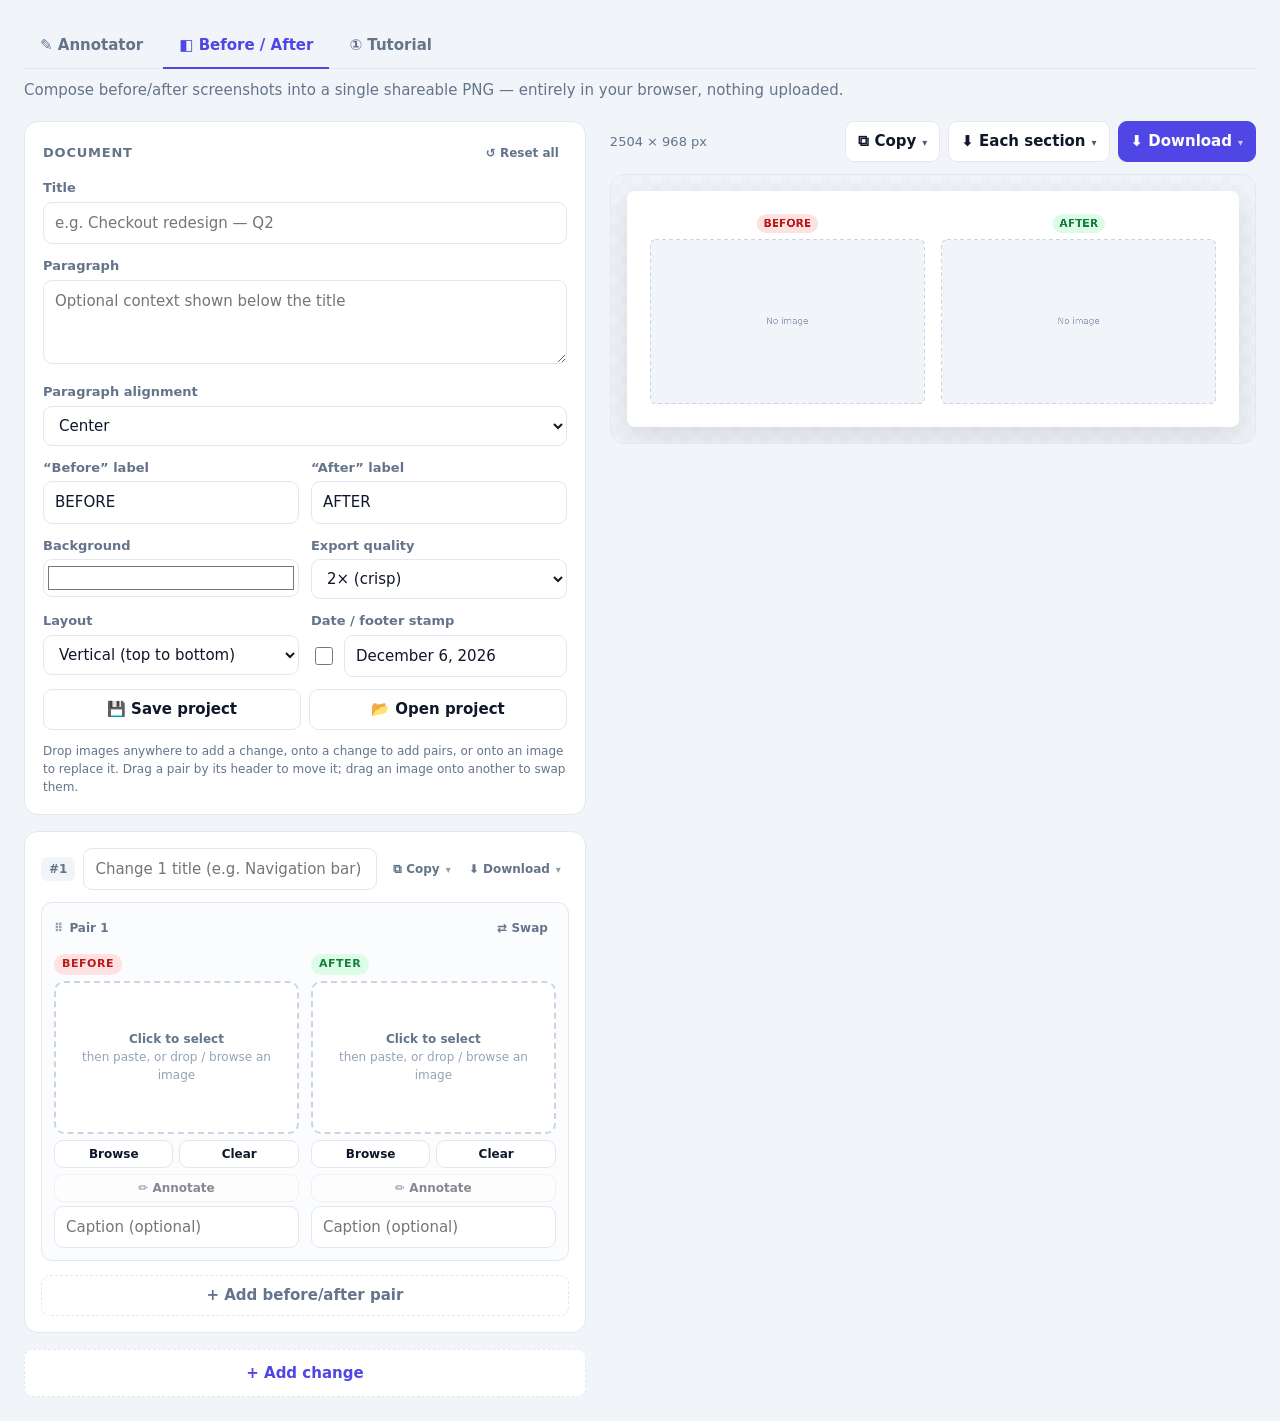
==== commit 3c013e7d: "Refactor into shared tools; multi-screenshot steps, page-wide drop, dragging Refactor: Before/After " ====
--- a/index.html
+++ b/index.html
@@ -50,18 +50,33 @@
   button.ghost:hover{background:#f1f5f9;color:var(--ink)}
   button.tiny{padding:4px 8px;font-size:12px}
 
-  .change{background:var(--panel);border:1px solid var(--line);border-radius:14px;padding:16px;margin-bottom:16px}
+  .change,.tutorial-step{background:var(--panel);border:1px solid var(--line);border-radius:14px;padding:16px;margin-bottom:16px}
   .change-head{display:flex;align-items:center;gap:8px;margin-bottom:12px}
   .change-head .idx{font-size:12px;font-weight:700;color:var(--muted);background:#f1f5f9;border-radius:6px;padding:3px 8px;white-space:nowrap}
   .change-head .grow{flex:1}
   .change-head .tools{display:flex;gap:2px}
-  .tutorial-step{background:var(--panel);border:1px solid var(--line);border-radius:14px;padding:16px;margin-bottom:16px}
   .tutorial-step .slot{aspect-ratio:16/9}
-  .step-drop{border:1.5px dashed var(--line);border-radius:14px;background:#fff;color:var(--muted);padding:18px;text-align:center;margin-bottom:16px}
-  .step-drop.drag{border-color:var(--accent);background:#eef2ff;color:var(--accent)}
+  .list-bar{display:flex;justify-content:flex-end;margin:-8px 0 8px}
+  .list-bar button:disabled{opacity:.45;cursor:default;background:transparent}
+  .shots{display:grid;grid-template-columns:repeat(auto-fit,minmax(180px,1fr));gap:12px;margin-bottom:12px}
+  /* where a dragged pair / screenshot / step would land */
+  .change,.tutorial-step,.pair,.img-col{position:relative}
+  .drop-before::before,.drop-after::before{content:"";position:absolute;z-index:5;background:var(--accent);border-radius:2px;pointer-events:none}
+  .change.drop-before::before,.tutorial-step.drop-before::before{left:0;right:0;height:3px;top:-10px}
+  .change.drop-after::before,.tutorial-step.drop-after::before{left:0;right:0;height:3px;bottom:-10px}
+  .pair.drop-before::before{left:0;right:0;height:3px;top:-8px}
+  .pair.drop-after::before{left:0;right:0;height:3px;bottom:-8px}
+  .img-col.drop-before::before{top:0;bottom:0;width:3px;left:-8px}
+  .img-col.drop-after::before{top:0;bottom:0;width:3px;right:-8px}
+  .pair-head[draggable=true]{cursor:grab}
+  .grip{color:#94a3b8;margin-right:6px}
+  .change.drag,.tutorial-step.drag{border-color:var(--accent);background:#f5f7ff;box-shadow:0 0 0 3px rgba(79,70,229,.18)}
+  /* while files are dragged over the page (not a specific card or image), outline the whole window */
+  body.drop-page::after{content:attr(data-drop-label);position:fixed;inset:10px;z-index:150;pointer-events:none;border:3px dashed var(--accent);border-radius:18px;background:rgba(79,70,229,.06);display:flex;align-items:flex-end;justify-content:center;padding-bottom:28px;font-weight:800;color:var(--accent)}
+  .drop-tip{margin:10px 0 0;font-size:12px;color:var(--muted)}
 
   .pair{border:1px solid var(--line);border-radius:11px;padding:12px;margin-bottom:12px;background:#fbfcfe}
-  .pair-head{display:flex;align-items:center;justify-content:space-between;margin-bottom:10px}
+  .pair-head{display:flex;align-items:center;justify-content:space-between;flex-wrap:wrap;gap:4px;margin-bottom:10px}
   .pair-head .tag{font-size:12px;font-weight:700;color:var(--muted)}
   .cols{display:grid;grid-template-columns:1fr 1fr;gap:12px}
   .img-col .col-tag{font-size:11px;font-weight:800;letter-spacing:.05em;margin-bottom:6px;display:inline-block;padding:2px 8px;border-radius:999px}
@@ -84,14 +99,6 @@
   .add-change{width:100%;padding:12px;border:1.5px dashed var(--line);background:#fff;color:var(--accent);font-weight:700}
   .add-change:hover{background:#eef2ff;border-color:var(--accent)}
   .add-pair{width:100%;margin-top:2px;border-style:dashed;color:var(--muted)}
-  .add-change.drag,.add-pair.drag{border-color:var(--accent);background:#eef2ff;color:var(--accent)}
-
-  .grip{cursor:grab;color:#94a3b8;font-size:15px;line-height:1;padding:2px 5px;user-select:none;border-radius:6px}
-  .grip:hover{background:#f1f5f9;color:var(--ink)}
-  .grip:active{cursor:grabbing}
-  .change.dragging,.pair.dragging{opacity:.45}
-  .change.drop-before,.pair.drop-before{box-shadow:0 -3px 0 var(--accent)}
-  .change.drop-after,.pair.drop-after{box-shadow:0 3px 0 var(--accent)}
 
   .date-row{display:flex;align-items:center;gap:8px}
   .date-row input[type=checkbox]{width:18px;height:18px;flex:none;accent-color:var(--accent)}
@@ -165,7 +172,6 @@
   .tab.active{color:var(--accent);border-bottom-color:var(--accent)}
   .anno-page{max-width:1400px;margin:0 auto}
   .anno-drop{border:2px dashed var(--line);border-radius:14px;background:#fff;padding:64px 20px;text-align:center;color:var(--muted)}
-  .anno-drop.drag{border-color:var(--accent);background:#eef2ff}
   .anno-drop-title{font-size:18px;font-weight:800;color:var(--ink);margin-bottom:6px}
   .linkish{border:none;background:transparent;color:var(--accent);font-weight:700;padding:0;text-decoration:underline}
   .anno-editor{background:var(--panel);border:1px solid var(--line);border-radius:14px;overflow:hidden}
@@ -269,6 +275,7 @@
         <button id="openProject" title="Open a previously saved project file">📂 Open project</button>
         <input type="file" id="openProjectInput" accept="application/json,.json" style="display:none">
       </div>
+      <p class="drop-tip">Drop images anywhere to add a change, onto a change to add pairs, or onto an image to replace it. Drag a pair by its header to move it; drag an image onto another to swap them.</p>
     </div>
 
     <div id="changes"></div>
@@ -347,15 +354,16 @@
         <button id="tutBrowse" style="width:100%">Upload images</button>
         <input type="file" id="tutFiles" accept="image/*" multiple hidden>
       </div>
-      <div class="field">
-        <button id="reverseTutorialSteps" style="width:100%">Reverse step order</button>
-      </div>
       <div class="field doc-actions">
         <button id="tutSaveProject" title="Download an editable project file (images included)">💾 Save project</button>
         <button id="tutOpenProject" title="Open a previously saved project file">📂 Open project</button>
       </div>
+      <p class="drop-tip">Drop images anywhere to add steps, onto a step to add screenshots, or onto a screenshot to replace it. Drag screenshots to move them between steps, or out into a step of their own.</p>
     </div>
 
+    <div class="list-bar">
+      <button id="reverseTutorialSteps" class="ghost tiny" title="Reverse the order of all steps">⇅ Reverse step order</button>
+    </div>
     <div id="tutorialSteps"></div>
     <button id="addTutorialStep" class="add-change">+ Add step</button>
   </section>
@@ -378,7 +386,7 @@
   <div class="anno-page">
     <div id="annoDrop" class="anno-drop">
       <div class="anno-drop-title">Annotate an image</div>
-      <p>Drop an image here, paste from your clipboard, or
+      <p>Drop an image anywhere on the page, paste from your clipboard, or
         <button id="annoBrowse" class="linkish">browse</button>.</p>
       <input type="file" id="annoFile" accept="image/*" hidden>
     </div>
@@ -394,198 +402,11 @@
 (() => {
   "use strict";
 
-  // ---------- state ----------
+  // ---------- small utilities ----------
   const uid = () => Math.random().toString(36).slice(2, 9);
-  const newSlot = () => ({ caption: "", img: null, dataUrl: null, w: 0, h: 0, annotations: [], _el: null });
-  const newPair = () => ({ id: uid(), before: newSlot(), after: newSlot() });
-  const newChange = () => ({ id: uid(), title: "", pairs: [newPair()] });
-  const newTutorialStep = () => ({ id: uid(), title: "", slot: newSlot() });
+  const $ = (id) => document.getElementById(id);
   const todayStr = () => new Date().toLocaleDateString(undefined, { year: "numeric", month: "long", day: "numeric" });
 
-  const state = {
-    title: "",
-    description: "",
-    descriptionAlign: "center",
-    beforeLabel: "BEFORE",
-    afterLabel: "AFTER",
-    bg: "#ffffff",
-    scale: 2,
-    layout: "vertical",
-    dateEnabled: false,
-    dateText: todayStr(),
-    changes: [newChange()],
-    tutorial: {
-      title: "",
-      description: "",
-      descriptionAlign: "center",
-      bg: "#ffffff",
-      scale: 2,
-      layout: "vertical",
-      numbering: "numbers",
-      steps: [],
-    },
-  };
-
-  let activePaste = null; // { el, obj }
-
-  // ---------- session persistence ----------
-  const STORE_KEY = "beforeafter:v1";
-  let saveTimer = null;
-
-  function snapshot() {
-    return {
-      v: 1,
-      title: state.title, description: state.description, descriptionAlign: state.descriptionAlign, beforeLabel: state.beforeLabel, afterLabel: state.afterLabel,
-      bg: state.bg, scale: state.scale, layout: state.layout,
-      dateEnabled: state.dateEnabled, dateText: state.dateText,
-      changes: state.changes.map((ch) => ({
-        title: ch.title,
-        pairs: ch.pairs.map((p) => ({
-          before: { caption: p.before.caption, dataUrl: p.before.dataUrl, annotations: p.before.annotations },
-          after: { caption: p.after.caption, dataUrl: p.after.dataUrl, annotations: p.after.annotations },
-        })),
-      })),
-      tab: currentTab,
-      anno: { dataUrl: annoDoc.dataUrl, annotations: annoDoc.annotations },
-      tutorial: {
-        title: state.tutorial.title,
-        description: state.tutorial.description,
-        descriptionAlign: state.tutorial.descriptionAlign,
-        bg: state.tutorial.bg,
-        scale: state.tutorial.scale,
-        layout: state.tutorial.layout,
-        numbering: state.tutorial.numbering,
-        steps: state.tutorial.steps.map((step) => ({
-          title: step.title || "",
-          slot: { caption: step.slot.caption, dataUrl: step.slot.dataUrl, annotations: step.slot.annotations },
-        })),
-      },
-    };
-  }
-  const serialize = () => JSON.stringify(snapshot());
-  function scheduleSave() {
-    clearTimeout(saveTimer);
-    saveTimer = setTimeout(() => {
-      try { sessionStorage.setItem(STORE_KEY, serialize()); }
-      catch (e) { /* quota exceeded — skip persisting this update */ }
-    }, 300);
-  }
-  function restoreSlot(d = {}) {
-    const s = newSlot();
-    s.caption = d.caption || "";
-    s.dataUrl = d.dataUrl || null;
-    s.annotations = Array.isArray(d.annotations) ? d.annotations.map((a) => ({ ...a })) : [];
-    return s;
-  }
-  function applyState(d) {
-    if (!d || !Array.isArray(d.changes)) return false;
-    state.title = d.title || "";
-    state.description = d.description || "";
-    state.descriptionAlign = d.descriptionAlign === "left" ? "left" : "center";
-    state.beforeLabel = d.beforeLabel != null ? d.beforeLabel : "BEFORE";
-    state.afterLabel = d.afterLabel != null ? d.afterLabel : "AFTER";
-    state.bg = d.bg || "#ffffff";
-    state.scale = Number(d.scale) || 2;
-    state.layout = (d.layout === "horizontal" || d.layout === "stacked") ? "horizontal" : "vertical";
-    state.dateEnabled = !!d.dateEnabled;
-    state.dateText = d.dateText != null ? d.dateText : todayStr();
-    state.changes = d.changes.map((ch) => ({
-      id: uid(), title: ch.title || "",
-      pairs: (ch.pairs || []).map((p) => ({
-        id: uid(), before: restoreSlot(p.before), after: restoreSlot(p.after),
-      })),
-    }));
-    if (!state.changes.length) state.changes = [newChange()];
-    const tut = d.tutorial || {};
-    state.tutorial.title = tut.title || "";
-    state.tutorial.description = tut.description || "";
-    state.tutorial.descriptionAlign = tut.descriptionAlign === "left" ? "left" : "center";
-    state.tutorial.bg = tut.bg || "#ffffff";
-    state.tutorial.scale = Number(tut.scale) || 2;
-    state.tutorial.layout = tut.layout === "horizontal" ? "horizontal" : "vertical";
-    state.tutorial.numbering = tut.numbering === "letters" ? "letters" : "numbers";
-    state.tutorial.steps = Array.isArray(tut.steps)
-      ? tut.steps.map((step) => ({ id: uid(), title: step.title || "", slot: restoreSlot(step.slot || step) }))
-      : [];
-    currentTab = d.tab === "anno" ? "anno" : d.tab === "tut" ? "tut" : "ba";
-    annoDoc.img = null; annoDoc.w = 0; annoDoc.h = 0;
-    annoDoc.dataUrl = (d.anno && d.anno.dataUrl) || null;
-    annoDoc.annotations = (d.anno && Array.isArray(d.anno.annotations)) ? d.anno.annotations.map((a) => ({ ...a })) : [];
-    return true;
-  }
-  function loadSaved() {
-    let raw;
-    try { raw = sessionStorage.getItem(STORE_KEY); } catch (e) { return false; }
-    if (!raw) return false;
-    try { return applyState(JSON.parse(raw)); } catch (e) { return false; }
-  }
-  // Replace the whole document from a parsed project object, then refresh the UI.
-  function loadProject(d) {
-    if (!applyState(d)) { alert("That doesn't look like a valid project file."); return; }
-    syncControls(); syncTutorialControls(); buildEditor(); buildTutorialEditor(); hydrateImages(); drawPreview(); drawTutorialPreview();
-  }
-  function hydrateImages() {
-    state.changes.forEach((ch) => ch.pairs.forEach((p) => {
-      [p.before, p.after].forEach((s) => {
-        if (s.dataUrl && !s.img) {
-          const img = new Image();
-          img.onload = () => { s.img = img; s.w = img.naturalWidth; s.h = img.naturalHeight; refreshSlot(s); drawPreview(); };
-          img.src = s.dataUrl;
-        }
-      });
-    }));
-    state.tutorial.steps.forEach((step) => {
-      const s = step.slot;
-      if (s.dataUrl && !s.img) {
-        const img = new Image();
-        img.onload = () => { s.img = img; s.w = img.naturalWidth; s.h = img.naturalHeight; refreshSlot(s); drawTutorialPreview(); };
-        img.src = s.dataUrl;
-      }
-    });
-  }
-  function syncControls() {
-    document.getElementById("title").value = state.title;
-    document.getElementById("description").value = state.description;
-    document.getElementById("descriptionAlign").value = state.descriptionAlign;
-    document.getElementById("beforeLabel").value = state.beforeLabel;
-    document.getElementById("afterLabel").value = state.afterLabel;
-    document.getElementById("bg").value = state.bg;
-    document.getElementById("scale").value = String(state.scale);
-    document.getElementById("layout").value = state.layout;
-    document.getElementById("dateEnabled").checked = state.dateEnabled;
-    document.getElementById("dateText").value = state.dateText;
-  }
-  function syncTutorialControls() {
-    document.getElementById("tutTitle").value = state.tutorial.title;
-    document.getElementById("tutDescription").value = state.tutorial.description;
-    document.getElementById("tutDescriptionAlign").value = state.tutorial.descriptionAlign;
-    document.getElementById("tutBg").value = state.tutorial.bg;
-    document.getElementById("tutScale").value = String(state.tutorial.scale);
-    document.getElementById("tutLayout").value = state.tutorial.layout;
-    document.getElementById("tutNumbering").value = state.tutorial.numbering;
-  }
-  function resetAll() {
-    if (!confirm("Clear everything and start over? This can't be undone.")) return;
-    try { sessionStorage.removeItem(STORE_KEY); } catch (e) {}
-    state.title = ""; state.description = ""; state.descriptionAlign = "center"; state.beforeLabel = "BEFORE"; state.afterLabel = "AFTER";
-    state.bg = "#ffffff"; state.scale = 2; state.layout = "vertical";
-    state.dateEnabled = false; state.dateText = todayStr(); state.changes = [newChange()];
-    syncControls(); buildEditor(); drawPreview();
-  }
-  function resetTutorial() {
-    if (!confirm("Clear the tutorial and start over? This can't be undone.")) return;
-    state.tutorial.title = "";
-    state.tutorial.description = "";
-    state.tutorial.descriptionAlign = "center";
-    state.tutorial.bg = "#ffffff";
-    state.tutorial.scale = 2;
-    state.tutorial.layout = "vertical";
-    state.tutorial.numbering = "numbers";
-    state.tutorial.steps = [];
-    syncTutorialControls(); buildTutorialEditor(); drawTutorialPreview();
-  }
-
-  // ---------- tiny DOM helper ----------
   function h(tag, attrs = {}, ...kids) {
     const e = document.createElement(tag);
     for (const k in attrs) {
@@ -593,7 +414,6 @@
       if (v == null) continue;
       if (k === "class") e.className = v;
       else if (k === "style") e.style.cssText = v;
-      else if (k === "html") e.innerHTML = v;
       else if (k.startsWith("on")) e.addEventListener(k.slice(2).toLowerCase(), v);
       else e.setAttribute(k, v);
     }
@@ -604,62 +424,270 @@
     return e;
   }
 
-  // ---------- image loading ----------
-  function loadFile(file, slot) {
-    if (!file || !file.type.startsWith("image/")) return;
+  const slug = (s) => (String(s || "").toLowerCase().replace(/[^a-z0-9]+/g, "-").replace(/^-+|-+$/g, "")) || "before-after";
+  const imageFiles = (fileList) => [...(fileList || [])].filter((f) => f.type.startsWith("image/"));
+  const readFile = (file, asText) => new Promise((res, rej) => {
     const r = new FileReader();
-    r.onload = () => setSlotImage(slot, r.result);
-    r.readAsDataURL(file);
-  }
-  const imageFiles = (fileList) => [...fileList].filter((f) => f.type.startsWith("image/"));
-  const pairsNeeded = (n) => Math.max(1, Math.ceil(n / 2));
-
-  // Drop/select N images onto one slot: first fills this slot, second fills its pair sibling.
-  function assignFiles(fileList, slot, sibling) {
-    const files = imageFiles(fileList);
-    if (files[0]) loadFile(files[0], slot);
-    if (files[1] && sibling) loadFile(files[1], sibling);
-  }
-  // Distribute images across pair objects: before, after, before, after...
-  function fillPairs(pairs, files) {
-    files.forEach((f, i) => {
-      const p = pairs[Math.floor(i / 2)];
-      if (p) loadFile(f, i % 2 === 0 ? p.before : p.after);
+    r.onload = () => res(r.result); r.onerror = rej;
+    asText ? r.readAsText(file) : r.readAsDataURL(file);
+  });
+  const loadImage = (src) => new Promise((res, rej) => { const img = new Image(); img.onload = () => res(img); img.onerror = rej; img.src = src; });
+
+  // Drag and drop covers image files from outside the page and items dragged within an editor (a tutorial
+  // screenshot, a before/after pair or image). Targets nest (an image inside a pair or step card inside the
+  // page); a drag goes to the innermost target that accepts it, or to the current tab's PAGE_DROP target.
+  // A target is { files?(files), accepts?(item), move?(item, e, el), side?(e, el) → "before" | "after" }.
+  const dropTargets = new WeakMap();
+  const dropZone = (el, target) => { dropTargets.set(el, typeof target === "function" ? { files: target } : target); return el; };
+  let dragItem = null;   // { kind: "shot" | "pair" | "image", ... } while an editor item is being dragged
+  function dragSource(el, item, image = el) {
+    el.addEventListener("dragstart", (e) => {
+      dragItem = item();
+      e.dataTransfer.effectAllowed = "move";
+      e.dataTransfer.setData("application/x-screenshot-tools", "");
+      if (image !== el) e.dataTransfer.setDragImage(image, 24, 16);
     });
-  }
-  // Drop onto "Add pair": create enough pairs to hold the images, then fill them.
-  function dropAddPair(change, files) {
-    const created = [];
-    for (let i = 0; i < pairsNeeded(files.length); i++) { const p = newPair(); change.pairs.push(p); created.push(p); }
-    buildEditor(); drawPreview();
-    fillPairs(created, files);
-  }
-  // Drop onto "Add change": create a new change holding the images.
-  function dropAddChange(files) {
-    const ch = { id: uid(), title: "", pairs: [] };
-    for (let i = 0; i < pairsNeeded(files.length); i++) ch.pairs.push(newPair());
-    state.changes.push(ch);
-    buildEditor(); drawPreview();
-    fillPairs(ch.pairs, files);
-  }
-  function renderActivePreview() {
-    currentTab === "tut" ? drawTutorialPreview() : drawPreview();
-  }
-  function setSlotImage(slot, dataUrl) {
-    const img = new Image();
-    img.onload = () => {
-      slot.img = img; slot.dataUrl = dataUrl;
-      slot.w = img.naturalWidth; slot.h = img.naturalHeight;
-      refreshSlot(slot);
-      renderActivePreview();
+    el.addEventListener("dragend", () => { dragItem = null; setDropHover(null); });
+    return el;
+  }
+  // which half of el the pointer is over, across (halfX) or down (halfY)
+  const halfX = (e, el) => { const r = el.getBoundingClientRect(); return e.clientX < r.left + r.width / 2 ? "before" : "after"; };
+  const halfY = (e, el) => { const r = el.getBoundingClientRect(); return e.clientY < r.top + r.height / 2 ? "before" : "after"; };
+  // Where among root's cards one dropped at the pointer's height goes (the end if the pointer is outside the column).
+  function cardIndexAt(root, e) {
+    const cards = [...root.children], r = root.getBoundingClientRect();
+    if (e.clientX < r.left || e.clientX > r.right) return cards.length;
+    const i = cards.findIndex((c) => { const b = c.getBoundingClientRect(); return e.clientY < b.top + b.height / 2; });
+    return i < 0 ? cards.length : i;
+  }
+  // Move `item` from group `from` into a group: next to `ref` (before, or `after`) or at the end of `into`,
+  // or into a new group from makeGroup() inserted at groups index `at`. A group left empty is removed.
+  function moveInto(groups, key, item, from, { into, ref, after, at, makeGroup }) {
+    if (ref === item) return;
+    if (!into) { into = makeGroup(); groups.splice(at, 0, into); }
+    from[key].splice(from[key].indexOf(item), 1);
+    const list = into[key];
+    list.splice(ref ? list.indexOf(ref) + (after ? 1 : 0) : list.length, 0, item);
+    if (!from[key].length) groups.splice(groups.indexOf(from), 1);
+  }
+  // Route an <input type=file>'s chosen images to onFiles, resetting it so the same file can be chosen again.
+  function onPicked(input, onFiles) {
+    input.addEventListener("change", () => { const files = imageFiles(input.files); input.value = ""; if (files.length) onFiles(files); });
+    return input;
+  }
+
+  const parseHex = (hex) => {
+    let c = String(hex || "").replace("#", "");
+    if (c.length === 3) c = c.split("").map((x) => x + x).join("");
+    return [0, 2, 4].map((i) => parseInt(c.slice(i, i + 2), 16) || 0);
+  };
+  // perceived luminance (0..1) of a #rgb / #rrggbb color
+  const hexLum = (hex) => { const [r, g, b] = parseHex(hex); return (0.299 * r + 0.587 * g + 0.114 * b) / 255; };
+  const rgbaOf = (hex, a) => `rgba(${parseHex(hex).join(",")},${a})`;
+
+  function downloadBlob(blob, name) {
+    const url = URL.createObjectURL(blob);
+    const a = h("a", { href: url, download: name });
+    document.body.append(a); a.click(); a.remove();
+    setTimeout(() => URL.revokeObjectURL(url), 1000);
+  }
+  let toastTimer = null;
+  function toast(msg) {
+    let t = $("toast");
+    if (!t) { t = h("div", { id: "toast", class: "toast" }); document.body.append(t); }
+    t.textContent = msg; t.classList.add("show");
+    clearTimeout(toastTimer);
+    toastTimer = setTimeout(() => t.classList.remove("show"), 1700);
+  }
+
+  // ---------- image slots ----------
+  // A slot is one image with its caption and annotations; _el/_overlay/_annoBtn are its editor widgets.
+  const newSlot = () => ({ caption: "", img: null, dataUrl: null, w: 0, h: 0, annotations: [] });
+  const slotData = (s) => ({ caption: s.caption, dataUrl: s.dataUrl, annotations: s.annotations });
+  function restoreSlot(d = {}) {
+    const s = newSlot();
+    s.caption = d.caption || "";
+    s.dataUrl = d.dataUrl || null;
+    s.annotations = Array.isArray(d.annotations) ? d.annotations.map((a) => ({ ...a })) : [];
+    return s;
+  }
+  async function setSlotImage(slot, dataUrl) {
+    const img = await loadImage(dataUrl);
+    Object.assign(slot, { img, dataUrl, w: img.naturalWidth, h: img.naturalHeight });
+  }
+  const clearSlotImage = (slot) => Object.assign(slot, { img: null, dataUrl: null, w: 0, h: 0 });
+
+  // ---------- document settings: one schema per tool drives defaults, save/restore and the form ----------
+  const text = (id, def = "") => ({ id, parse: (v) => (v == null ? (typeof def === "function" ? def() : def) : String(v)) });
+  const choice = (id, values) => ({ id, parse: (v) => (values.includes(v) ? v : values[0]) });
+  const color = (id) => ({ id, parse: (v) => (/^#([0-9a-f]{3}){1,2}$/i.test(v) ? v : "#ffffff") });
+  const scale = (id) => ({ id, parse: (v) => ([1, 2, 3].includes(Number(v)) ? Number(v) : 2) });
+  const flag = (id) => ({ id, checkbox: true, parse: (v) => !!v });
+
+  const BA_FIELDS = {
+    title: text("title"), description: text("description"), descriptionAlign: choice("descriptionAlign", ["center", "left"]),
+    beforeLabel: text("beforeLabel", "BEFORE"), afterLabel: text("afterLabel", "AFTER"),
+    bg: color("bg"), scale: scale("scale"), layout: choice("layout", ["vertical", "horizontal"]),
+    dateEnabled: flag("dateEnabled"), dateText: text("dateText", todayStr),
+  };
+  const TUT_FIELDS = {
+    title: text("tutTitle"), description: text("tutDescription"), descriptionAlign: choice("tutDescriptionAlign", ["center", "left"]),
+    bg: color("tutBg"), scale: scale("tutScale"), layout: choice("tutLayout", ["vertical", "horizontal"]),
+    numbering: choice("tutNumbering", ["numbers", "letters"]),
+  };
+
+  // ---------- document tools: Before/After and Tutorial share this shell ----------
+  // cfg supplies the tool's fields, its item list (changes / steps) handling, layout and editor.
+  function makeDocTool(cfg) {
+    const t = {
+      ...cfg,
+      canvas: $(cfg.ids.canvas), dims: $(cfg.ids.dims), wrap: $(cfg.ids.wrap), root: $(cfg.ids.root),
+      fresh() { return t.parse({ [cfg.itemsKey]: [] }); },
+      parse(d) {
+        const doc = {};
+        for (const [k, f] of Object.entries(cfg.fields)) doc[k] = f.parse(d[k]);
+        doc[cfg.itemsKey] = cfg.loadItems(d[cfg.itemsKey]);
+        return doc;
+      },
+      restore(d) {
+        if (!d || !Array.isArray(d[cfg.itemsKey])) return false;
+        t.doc = t.parse(d);
+        return true;
+      },
+      snapshot() {
+        const d = {};
+        for (const k in cfg.fields) d[k] = t.doc[k];
+        d[cfg.itemsKey] = cfg.saveItems(t.doc[cfg.itemsKey]);
+        return d;
+      },
+      layout: (opts = {}) => ({ ...cfg.computeLayout(t.doc, opts), bg: t.doc.bg, scale: t.doc.scale }),
+      redraw() {
+        const L = t.layout();
+        renderCanvas(L, t.canvas);
+        t.dims.textContent = `${Math.round(L.W * L.scale)} × ${Math.round(L.H * L.scale)} px`;
+        t.wrap.classList.toggle("fit-horizontal", t.doc.layout === "horizontal");
+        t.wrap.classList.toggle("fit-vertical", t.doc.layout !== "horizontal");
+        scheduleSave();
+      },
+      // after a structural change (add / remove / reorder): rebuild the editor, then the preview
+      update() { clearPasteTarget(); t.root.innerHTML = ""; cfg.buildEditor(t); t.redraw(); },
+      // after t.doc was replaced: form, editor, preview, then decode any stored images
+      refresh() {
+        for (const [k, f] of Object.entries(cfg.fields)) { const el = $(f.id); if (f.checkbox) el.checked = t.doc[k]; else el.value = String(t.doc[k]); }
+        t.update();
+        t.slots().forEach((s) => { if (s.dataUrl && !s.img) setSlotImage(s, s.dataUrl).then(() => t.slotChanged(s)); });
+      },
+      bindControls() {
+        for (const [k, f] of Object.entries(cfg.fields)) {
+          $(f.id).addEventListener(f.checkbox ? "change" : "input", (e) => {
+            t.doc[k] = f.parse(f.checkbox ? e.target.checked : e.target.value);
+            if (cfg.onField) cfg.onField(k);
+            t.redraw();
+          });
+        }
+      },
+      slots: () => cfg.slotsOf(t.doc),
+      slotChanged(slot) { refreshSlot(slot); t.redraw(); },
+      fillSlot(slot, file) { return readFile(file).then((u) => setSlotImage(slot, u)).then(() => t.slotChanged(slot)); },
+      reset() { if (confirm(cfg.resetPrompt)) { t.doc = t.fresh(); t.refresh(); } },
+      saveProject() {
+        const blob = new Blob([JSON.stringify({ v: 2, kind: cfg.kind, ...t.snapshot() })], { type: "application/json" });
+        downloadBlob(blob, `${cfg.projectName(t.doc)}.${cfg.fileSuffix}.json`);
+      },
+      source: (name, opts) => ({ name, layout: () => t.layout(opts) }),   // an export source (see exportDownload)
     };
-    img.src = dataUrl;
-  }
-  function clearSlot(slot) {
-    slot.img = null; slot.dataUrl = null; slot.w = 0; slot.h = 0;
+    t.doc = t.fresh();
+    return t;
+  }
+
+  // ---------- session persistence ----------
+  const STORE_KEY = "beforeafter:v1";
+  let saveTimer = null;
+  const snapshot = () => ({ v: 2, tab: currentTab, ba: ba.snapshot(), tutorial: tut.snapshot(), anno: slotData(annoDoc) });
+  function scheduleSave() {
+    clearTimeout(saveTimer);
+    saveTimer = setTimeout(() => {
+      try { sessionStorage.setItem(STORE_KEY, JSON.stringify(snapshot())); }
+      catch (e) { /* quota exceeded — skip persisting this update */ }
+    }, 300);
+  }
+  function loadSaved() {
+    let d;
+    try { d = JSON.parse(sessionStorage.getItem(STORE_KEY)); } catch (e) { return; }
+    if (!d || d.v !== 2) return;
+    ba.restore(d.ba);
+    tut.restore(d.tutorial);
+    Object.assign(annoDoc, restoreSlot(d.anno));
+    currentTab = TABS[d.tab] ? d.tab : "ba";
+  }
+
+  // ---------- project files ----------
+  // A project file holds one tool's document and names the tool ({ kind }); opening it switches there.
+  async function openProjectFile(file) {
+    let d;
+    try { d = JSON.parse(await readFile(file, true)); } catch (e) { alert("Couldn't read that project file."); return; }
+    const tool = [ba, tut].find((t) => t.kind === d.kind);
+    if (!tool || !tool.restore(d)) { alert("That doesn't look like a valid project file."); return; }
+    tool.refresh();
+    navTo(tool.key);
+  }
+
+  // ---------- editor widgets ----------
+  let activePaste = null;   // { el, fill(file) }: the slot a pasted image goes into
+  function setPasteTarget(el, fill) { clearPasteTarget(); activePaste = { el, fill }; el.classList.add("paste-target"); }
+  function clearPasteTarget() { if (activePaste) activePaste.el.classList.remove("paste-target"); activePaste = null; }
+  document.addEventListener("paste", (e) => {
+    const items = [...((e.clipboardData && e.clipboardData.items) || [])];
+    const item = items.find((it) => it.kind === "file" && it.type.startsWith("image/"));
+    const file = item && item.getAsFile();
+    if (!file || modalOpen()) return;   // nothing pastes behind the annotate dialog
+    if (currentTab === "anno") { if (annoTextEdit) return; loadAnnoFile(file); }
+    else if (activePaste) activePaste.fill(file);
+    else return;
+    e.preventDefault();
+  });
+
+  const iconBtn = (label, title, onclick) => h("button", { class: "ghost tiny", title, onclick }, label);
+  // Buttons moving arr[i] one place either way; none when there is nothing to reorder.
+  function moveButtons(arr, i, noun, onMoved, [prev, next, prevWord, nextWord] = ["↑", "↓", "up", "down"]) {
+    if (arr.length < 2) return [];
+    const move = (d) => {
+      const j = i + d;
+      if (j < 0 || j >= arr.length) return;
+      [arr[i], arr[j]] = [arr[j], arr[i]];
+      onMoved();
+    };
+    return [iconBtn(prev, `Move ${noun} ${prevWord}`, () => move(-1)), iconBtn(next, `Move ${noun} ${nextWord}`, () => move(1))];
+  }
+  const removeButton = (arr, i, noun, onRemoved, label = "✕") =>
+    arr.length < 2 ? null : iconBtn(label, `Remove ${noun}`, () => { arr.splice(i, 1); onRemoved(); });
+  // Move items[i] out of its group into a new group (wrap(item)) inserted right after groups[gi].
+  const splitButton = (items, i, groups, gi, wrap, onMoved, label, title) =>
+    items.length < 2 ? null : iconBtn(label, title, () => { groups.splice(gi + 1, 0, wrap(items.splice(i, 1)[0])); onMoved(); });
+
+  // One image slot: drop / browse / paste target, Annotate button, and caption. Clicking it selects it
+  // for pasting and, once it has an image, opens the annotator; once filled it can be dragged (as drag()).
+  // onFiles receives every image dropped on it or picked for it; onItem handles editor items dropped on it.
+  function slotEditor(tool, slot, { onFiles, drag, onItem = {}, head = null, kind = "", caption = "Caption (optional)" }) {
+    const picker = onPicked(h("input", { type: "file", accept: "image/*", multiple: "", hidden: "" }), onFiles);
+    const annotate = () => openAnnotator(slot, () => tool.slotChanged(slot));
+    const drop = dropZone(h("div", { class: "slot", onclick: () => { setPasteTarget(drop, (f) => tool.fillSlot(slot, f)); annotate(); } }), { files: onFiles, ...onItem });
+    dragSource(drop, drag);
+    const annoBtn = h("button", { class: "anno-btn tiny", title: "Draw boxes, arrows, numbers and labels on this image", onclick: annotate });
+    slot._el = drop; slot._annoBtn = annoBtn;
     refreshSlot(slot);
-    renderActivePreview();
-  }
+    return h("div", { class: `img-col ${kind}` },
+      head, drop, picker,
+      h("div", { class: "slot-actions" },
+        h("button", { class: "tiny", onclick: () => picker.click() }, "Browse"),
+        h("button", { class: "tiny", onclick: () => { clearSlotImage(slot); tool.slotChanged(slot); } }, "Clear"),
+      ),
+      annoBtn,
+      h("input", { type: "text", class: "cap", value: slot.caption || "", placeholder: caption, oninput: (e) => { slot.caption = e.target.value; tool.redraw(); } }),
+    );
+  }
+
+  const annoLabel = (slot) => `✏ Annotate${slot.annotations.length ? ` (${slot.annotations.length})` : ""}`;
   function drawSlotAnnotations(slot) {
     const el = slot._el, cv = slot._overlay;
     if (!el || !cv || !slot.img) return;
@@ -680,6 +708,7 @@
     if (!el) return;
     if (slot.dataUrl) {
       el.classList.add("filled");
+      el.title = "Click to annotate, or drag to move";
       el.style.backgroundImage = `url(${slot.dataUrl})`;
       el.innerHTML = "";
       slot._overlay = h("canvas", { class: "slot-anno-overlay" });
@@ -687,263 +716,146 @@
       requestAnimationFrame(() => drawSlotAnnotations(slot));
     } else {
       el.classList.remove("filled");
+      el.title = "";
       el.style.backgroundImage = "";
       slot._overlay = null;
       el.innerHTML = `<span class="hint"><b>Click to select</b><br>then paste, or drop / browse an image</span>`;
     }
+    el.draggable = !!slot.dataUrl;
     if (slot._annoBtn) { slot._annoBtn.disabled = !slot.img; slot._annoBtn.textContent = annoLabel(slot); }
   }
-  function refreshAllSlotAnnotations() {
-    state.changes.forEach((ch) => ch.pairs.forEach((p) => {
-      drawSlotAnnotations(p.before);
-      drawSlotAnnotations(p.after);
-    }));
-    state.tutorial.steps.forEach((step) => drawSlotAnnotations(step.slot));
-  }
-  function setPasteTarget(el, obj) {
-    if (activePaste && activePaste.el) activePaste.el.classList.remove("paste-target");
-    activePaste = { el, obj };
-    el.classList.add("paste-target");
-  }
-  document.addEventListener("paste", (e) => {
-    const items = (e.clipboardData && e.clipboardData.items) || [];
-    if (currentTab === "anno" && !annoTextEdit) {   // paste an image into the Annotator
-      for (const it of items) {
-        if (it.kind === "file" && it.type.startsWith("image/")) { const f = it.getAsFile(); if (f) { loadAnnoFile(f); e.preventDefault(); } break; }
-      }
-      return;
-    }
-    if (!activePaste) return;
-    for (const it of items) {
-      if (it.kind === "file" && it.type.startsWith("image/")) {
-        const f = it.getAsFile();
-        if (f) { loadFile(f, activePaste.obj); e.preventDefault(); }
-        break;
-      }
-    }
+
+  // ---------- Before/After editor ----------
+  const newPair = () => ({ id: uid(), before: newSlot(), after: newSlot() });
+  const newChange = (pairs = 1) => ({ id: uid(), title: "", pairs: Array.from({ length: pairs }, newPair) });
+  const pairsNeeded = (n) => Math.max(1, Math.ceil(n / 2));
+  // Distribute images across pairs: before, after, before, after...
+  const fillPairs = (pairs, files) => files.forEach((f, i) => {
+    const p = pairs[Math.floor(i / 2)];
+    if (p) ba.fillSlot(i % 2 === 0 ? p.before : p.after, f);
   });
-
-  // ---------- editor UI ----------
-  const changesRoot = document.getElementById("changes");
-
-  function imageColumn(slot, sibling, kind, labelText) {
-    const file = h("input", {
-      type: "file", accept: "image/*", multiple: "", style: "display:none",
-      onchange: (e) => { assignFiles(e.target.files, slot, sibling); e.target.value = ""; },
-    });
-    const drop = h("div", {
-      class: "slot",
-      onclick: () => setPasteTarget(drop, slot),
-      ondragover: (e) => { e.preventDefault(); drop.classList.add("drag"); },
-      ondragleave: () => drop.classList.remove("drag"),
-      ondrop: (e) => {
-        e.preventDefault(); drop.classList.remove("drag");
-        assignFiles(e.dataTransfer.files, slot, sibling);
+  const changeSource = (ch, name) => ba.source(name, { changes: [ch], omitHeading: true });
+
+  const movePair = (item, to) => { moveInto(ba.doc.changes, "pairs", item.pair, item.change, { makeGroup: () => newChange(0), ...to }); ba.update(); };
+
+  function pairBlock(change, ci, pair, pi) {
+    const update = () => ba.update();
+    // Dropping two images on one side fills both sides of the pair; dragging one image onto another swaps them.
+    const column = (slot, sibling, kind) => slotEditor(ba, slot, {
+      kind,
+      head: h("span", { class: "col-tag" }, colTag(kind)),
+      onFiles: (files) => { ba.fillSlot(slot, files[0]); if (files[1]) ba.fillSlot(sibling, files[1]); },
+      drag: () => ({ kind: "image", pair, side: kind }),
+      onItem: {
+        accepts: (it) => it.kind === "image" && !(it.pair === pair && it.side === kind),
+        move: (it) => { [it.pair[it.side], pair[kind]] = [pair[kind], it.pair[it.side]]; update(); },
       },
     });
-    slot._el = drop;
-    refreshSlot(slot);
-
-    const cap = h("input", {
-      type: "text", class: "cap", value: slot.caption || "", placeholder: "Caption (optional)",
-      oninput: (e) => { slot.caption = e.target.value; drawPreview(); },
-    });
-
-    const annoBtn = h("button", {
-      class: "anno-btn tiny", disabled: slot.img ? null : "",
-      title: "Draw boxes, arrows, numbers and labels on this image",
-      onclick: () => openAnnotator(slot, annoBtn),
-    }, annoLabel(slot));
-    slot._annoBtn = annoBtn;
-
-    return h("div", { class: `img-col ${kind}` },
-      h("span", { class: "col-tag" }, labelText),
-      drop, file,
-      h("div", { class: "slot-actions" },
-        h("button", { class: "tiny", onclick: () => file.click() }, "Browse"),
-        h("button", { class: "tiny", onclick: () => clearSlot(slot) }, "Clear"),
+    const head = h("div", { class: "pair-head", draggable: "true", title: "Drag to move this pair" },
+        h("span", { class: "tag" }, h("span", { class: "grip" }, "⠿"), `Pair ${pi + 1}`),
+        h("div", { class: "tools" },
+          moveButtons(change.pairs, pi, "pair", update),
+          iconBtn("⇄ Swap", "Swap before and after", () => { [pair.before, pair.after] = [pair.after, pair.before]; update(); }),
+          splitButton(change.pairs, pi, ba.doc.changes, ci, (p) => ({ ...newChange(0), pairs: [p] }), update, "↳ New change", "Move this pair to a new change"),
+          removeButton(change.pairs, pi, "pair", update, "Remove pair"),
+        ),
+      );
+    const el = dropZone(h("div", { class: "pair" }, head,
+      h("div", { class: "cols" }, column(pair.before, pair.after, "before"), column(pair.after, pair.before, "after")),
+    ), { accepts: (it) => it.kind === "pair", side: halfY, move: (it, e, el) => movePair(it, { into: change, ref: pair, after: halfY(e, el) === "after" }) });
+    dragSource(head, () => ({ kind: "pair", pair, change }), el);
+    return el;
+  }
+
+  // New pairs at the end of a change (or a new change), filled with `files`.
+  function addPairs(change, files) {
+    const created = Array.from({ length: pairsNeeded(files.length) }, newPair);
+    if (change) change.pairs.push(...created); else ba.doc.changes.push({ ...newChange(0), pairs: created });
+    ba.update();
+    fillPairs(created, files);
+  }
+
+  function changeBlock(change, ci) {
+    const changes = ba.doc.changes, update = () => ba.update();
+    return dropZone(h("div", { class: "change" },
+      h("div", { class: "change-head" },
+        h("span", { class: "idx" }, `#${ci + 1}`),
+        h("div", { class: "grow" }, h("input", {
+          type: "text", value: change.title || "", placeholder: `Change ${ci + 1} title (e.g. Navigation bar)`,
+          oninput: (e) => { change.title = e.target.value; ba.redraw(); },
+        })),
+        h("div", { class: "tools" },
+          moveButtons(changes, ci, "change", update),
+          exportMenus(changeSource(change, () => slug(change.title || "change")), { cls: "ghost tiny" }),
+          removeButton(changes, ci, "change", update),
+        ),
       ),
-      annoBtn,
-      cap,
-    );
-  }
-
-  function pairBlock(change, pair, pi) {
-    const swap = () => {
-      const p = change.pairs[pi];
-      [p.before, p.after] = [p.after, p.before];
-      buildEditor(); drawPreview();
-    };
-    const movePair = (dir) => {
-      const j = pi + dir;
-      if (j < 0 || j >= change.pairs.length) return;
-      [change.pairs[pi], change.pairs[j]] = [change.pairs[j], change.pairs[pi]];
-      buildEditor(); drawPreview();
-    };
-    const multi = change.pairs.length > 1;
-    const head = h("div", { class: "pair-head" },
-      h("span", { class: "tag" }, `Pair ${pi + 1}`),
-      h("div", { class: "tools" },
-        multi ? h("button", { class: "ghost tiny", title: "Move pair up", onclick: () => movePair(-1) }, "↑") : null,
-        multi ? h("button", { class: "ghost tiny", title: "Move pair down", onclick: () => movePair(1) }, "↓") : null,
-        h("button", { class: "ghost tiny", title: "Swap before and after", onclick: swap }, "⇄ Swap"),
-        multi
-          ? h("button", { class: "ghost tiny", onclick: () => { change.pairs.splice(pi, 1); buildEditor(); drawPreview(); } }, "Remove pair")
-          : null,
+      change.pairs.map((p, pi) => pairBlock(change, ci, p, pi)),
+      h("button", { class: "add-pair", onclick: () => { change.pairs.push(newPair()); update(); } }, "+ Add before/after pair"),
+    ), { files: (files) => addPairs(change, files), accepts: (it) => it.kind === "pair", move: (it) => movePair(it, { into: change }) });
+  }
+
+  const colTag = (kind) => kind === "before" ? (ba.doc.beforeLabel || "Before") : (ba.doc.afterLabel || "After");
+  function updateColTags() {
+    for (const kind of ["before", "after"]) document.querySelectorAll(`.img-col.${kind} .col-tag`).forEach((e) => { e.textContent = colTag(kind); });
+  }
+
+  // ---------- Tutorial editor ----------
+  const newStep = () => ({ id: uid(), title: "", slots: [newSlot()] });
+  // One new step per image.
+  function addTutorialSteps(files) {
+    const created = files.map(newStep);
+    tut.doc.steps.push(...created); tut.update();
+    created.forEach((step, i) => tut.fillSlot(step.slots[0], files[i]));
+  }
+  // New screenshots at index `at` of a step, filled with `files`.
+  function insertShots(step, at, files) {
+    const created = files.map(newSlot);
+    step.slots.splice(at, 0, ...created); tut.update();
+    created.forEach((s, i) => tut.fillSlot(s, files[i]));
+  }
+
+  const moveShot = (item, to) => { moveInto(tut.doc.steps, "slots", item.slot, item.step, { makeGroup: () => ({ ...newStep(), slots: [] }), ...to }); tut.update(); };
+
+  function stepBlock(step, i) {
+    const steps = tut.doc.steps, update = () => tut.update(), multi = step.slots.length > 1;
+    // Dropping several images on one screenshot fills it and adds the rest to this step, right after it.
+    // A dragged screenshot dropped on one goes before or after it (whichever half it's dropped on).
+    const shot = (slot, k) => dropZone(slotEditor(tut, slot, {
+      caption: multi ? "Caption (optional)" : "Step caption (optional)",
+      head: multi && h("div", { class: "pair-head" },
+        h("span", { class: "tag" }, `Screenshot ${k + 1}`),
+        h("div", { class: "tools" },
+          moveButtons(step.slots, k, "screenshot", update, ["←", "→", "left", "right"]),
+          splitButton(step.slots, k, steps, i, (sl) => ({ ...newStep(), slots: [sl] }), update, "↳", "Move to a new step"),
+          removeButton(step.slots, k, "screenshot", update),
+        ),
       ),
-    );
-    return h("div", { class: "pair" },
-      head,
-      h("div", { class: "cols" },
-        imageColumn(pair.before, pair.after, "before", state.beforeLabel || "Before"),
-        imageColumn(pair.after, pair.before, "after", state.afterLabel || "After"),
+      onFiles: (files) => { tut.fillSlot(slot, files[0]); if (files.length > 1) insertShots(step, k + 1, files.slice(1)); },
+      drag: () => ({ kind: "shot", slot, step }),
+    }), { accepts: (it) => it.kind === "shot", side: halfX, move: (it, e, el) => moveShot(it, { into: step, ref: slot, after: halfX(e, el) === "after" }) });
+    return dropZone(h("div", { class: "tutorial-step" },
+      h("div", { class: "change-head" },
+        h("span", { class: "idx" }, `#${i + 1}`),
+        h("div", { class: "grow" }, h("input", {
+          type: "text", value: step.title || "", placeholder: "Text after step number (optional)",
+          oninput: (e) => { step.title = e.target.value; tut.redraw(); },
+        })),
+        h("div", { class: "tools" }, moveButtons(steps, i, "step", update), removeButton(steps, i, "step", update)),
       ),
-    );
-  }
-
-  function changeBlock(change, ci) {
-    const titleInput = h("input", {
-      type: "text", value: change.title || "", placeholder: `Change ${ci + 1} title (e.g. Navigation bar)`,
-      oninput: (e) => { change.title = e.target.value; drawPreview(); },
-    });
-
-    const move = (dir) => {
-      const j = ci + dir;
-      if (j < 0 || j >= state.changes.length) return;
-      [state.changes[ci], state.changes[j]] = [state.changes[j], state.changes[ci]];
-      buildEditor(); drawPreview();
-    };
-
-    const head = h("div", { class: "change-head" },
-      h("span", { class: "idx" }, `#${ci + 1}`),
-      h("div", { class: "grow" }, titleInput),
-      h("div", { class: "tools" },
-        h("button", { class: "ghost tiny", title: "Move up", onclick: () => move(-1) }, "↑"),
-        h("button", { class: "ghost tiny", title: "Move down", onclick: () => move(1) }, "↓"),
-        dropdown("⧉ Copy", "ghost tiny", [{ items: copyItems(() => "", () => "", () => "center", () => [change]) }]),
-        dropdown("⬇ Download", "ghost tiny", [{ items: downloadItems(() => slug(change.title || "change"), () => "", () => "", () => "center", () => [change]) }]),
-        state.changes.length > 1
-          ? h("button", { class: "ghost tiny", title: "Delete change", onclick: () => { state.changes.splice(ci, 1); buildEditor(); drawPreview(); } }, "✕")
-          : null,
-      ),
-    );
-
-    const pairs = h("div", {}, change.pairs.map((p, pi) => pairBlock(change, p, pi)));
-    const addPair = h("button", {
-      class: "add-pair",
-      onclick: () => { change.pairs.push(newPair()); buildEditor(); drawPreview(); },
-      ondragover: (e) => { e.preventDefault(); addPair.classList.add("drag"); },
-      ondragleave: () => addPair.classList.remove("drag"),
-      ondrop: (e) => {
-        e.preventDefault(); addPair.classList.remove("drag");
-        const files = imageFiles(e.dataTransfer.files);
-        if (files.length) dropAddPair(change, files);
-      },
-    }, "+ Add before/after pair");
-
-    return h("div", { class: "change" }, head, pairs, addPair);
-  }
-
-  function buildEditor() {
-    activePaste = null;
-    changesRoot.innerHTML = "";
-    state.changes.forEach((ch, ci) => changesRoot.append(changeBlock(ch, ci)));
-  }
-
-  // ---------- tutorial editor UI ----------
-  const tutorialRoot = document.getElementById("tutorialSteps");
-
-  function addTutorialFiles(fileList) {
-    const files = imageFiles(fileList);
-    if (!files.length) return;
-    const created = files.map(() => newTutorialStep());
-    state.tutorial.steps.push(...created);
-    buildTutorialEditor(); drawTutorialPreview();
-    created.forEach((step, i) => loadFile(files[i], step.slot));
-  }
-
-  function reverseTutorialSteps() {
-    if (state.tutorial.steps.length < 2) return;
-    state.tutorial.steps.reverse();
-    buildTutorialEditor();
-    drawTutorialPreview();
-  }
-
-  function tutorialImageBlock(step, idx) {
-    const slot = step.slot;
-    const file = h("input", {
-      type: "file", accept: "image/*", style: "display:none",
-      onchange: (e) => { loadFile(e.target.files[0], slot); e.target.value = ""; },
-    });
-    const drop = h("div", {
-      class: "slot",
-      onclick: () => setPasteTarget(drop, slot),
-      ondragover: (e) => { e.preventDefault(); drop.classList.add("drag"); },
-      ondragleave: () => drop.classList.remove("drag"),
-      ondrop: (e) => {
-        e.preventDefault(); drop.classList.remove("drag");
-        const files = imageFiles(e.dataTransfer.files);
-        if (files[0]) loadFile(files[0], slot);
-        if (files.length > 1) addTutorialFiles(files.slice(1));
-      },
-    });
-    slot._el = drop;
-    refreshSlot(slot);
-
-    const cap = h("input", {
-      type: "text", class: "cap", value: slot.caption || "", placeholder: "Step caption (optional)",
-      oninput: (e) => { slot.caption = e.target.value; drawTutorialPreview(); },
-    });
-    const titleInput = h("input", {
-      type: "text", value: step.title || "", placeholder: "Text after step number (optional)",
-      oninput: (e) => { step.title = e.target.value; drawTutorialPreview(); },
-    });
-    const annoBtn = h("button", {
-      class: "anno-btn tiny", disabled: slot.img ? null : "",
-      title: "Draw boxes, arrows, numbers and labels on this image",
-      onclick: () => openAnnotator(slot, annoBtn),
-    }, annoLabel(slot));
-    slot._annoBtn = annoBtn;
-
-    const move = (dir) => {
-      const j = idx + dir;
-      if (j < 0 || j >= state.tutorial.steps.length) return;
-      [state.tutorial.steps[idx], state.tutorial.steps[j]] = [state.tutorial.steps[j], state.tutorial.steps[idx]];
-      buildTutorialEditor(); drawTutorialPreview();
-    };
-    const multi = state.tutorial.steps.length > 1;
-    const head = h("div", { class: "change-head" },
-      h("span", { class: "idx" }, `#${idx + 1}`),
-      h("div", { class: "grow" }, titleInput),
-      h("div", { class: "tools" },
-        multi ? h("button", { class: "ghost tiny", title: "Move step up", onclick: () => move(-1) }, "↑") : null,
-        multi ? h("button", { class: "ghost tiny", title: "Move step down", onclick: () => move(1) }, "↓") : null,
-        h("button", { class: "ghost tiny", onclick: () => file.click() }, "Browse"),
-        h("button", { class: "ghost tiny", onclick: () => clearSlot(slot) }, "Clear"),
-        multi ? h("button", { class: "ghost tiny", title: "Delete step", onclick: () => { state.tutorial.steps.splice(idx, 1); buildTutorialEditor(); drawTutorialPreview(); } }, "✕") : null,
-      ),
-    );
-    return h("div", { class: "tutorial-step" }, head, drop, file, h("div", { class: "slot-actions" }, annoBtn), cap);
-  }
-
-  function buildTutorialEditor() {
-    activePaste = null;
-    tutorialRoot.innerHTML = "";
-    const addDrop = h("div", {
-      class: "step-drop",
-      ondragover: (e) => { e.preventDefault(); addDrop.classList.add("drag"); },
-      ondragleave: () => addDrop.classList.remove("drag"),
-      ondrop: (e) => { e.preventDefault(); addDrop.classList.remove("drag"); addTutorialFiles(e.dataTransfer.files); },
-    }, "Drop multiple images here to add them as numbered steps.");
-    tutorialRoot.append(addDrop);
-    state.tutorial.steps.forEach((step, idx) => tutorialRoot.append(tutorialImageBlock(step, idx)));
-  }
-
-  // ---------- layout + canvas rendering ----------
+      h("div", { class: "shots" }, step.slots.map(shot)),
+      h("button", { class: "add-pair", onclick: () => { step.slots.push(newSlot()); update(); } }, "+ Add screenshot"),
+    ), { files: (files) => insertShots(step, step.slots.length, files), accepts: (it) => it.kind === "shot", move: (it) => moveShot(it, { into: step }) });
+  }
+
+  // ---------- layout ----------
+  // Layouts are { W, H, items, bg, scale }: a flat list of positioned items drawn by draw() or layoutSVG().
   const meas = document.createElement("canvas").getContext("2d");
   const FAMILY = `system-ui,-apple-system,"Segoe UI",Roboto,sans-serif`;
   const SVG_FAM = FAMILY.replace(/"/g, "'");
   const font = (weight, size) => `${weight} ${size}px ${FAMILY}`;
+  const INK = "#0f172a", MUTED = "#475569", FAINT = "#94a3b8";
+  const BADGE = { before: { bg: "#fee2e2", fg: "#b91c1c" }, after: { bg: "#dcfce7", fg: "#15803d" }, step: { bg: "#eef2ff", fg: "#4f46e5" } };
 
   function wrap(text, f, maxW) {
     meas.font = f;
@@ -980,43 +892,73 @@
     ctitleGap: 24, labelGap: 14, capGap: 14, maxImgH: 680, lh: 1.3, radius: 10,
     stackGap: 28,
   };
-
-  // Lay out one before/after image into a column `cw` wide, anchored at (x, y). Returns its height.
-  function blockLayout(slot, labelText, bg, fg, x, y, cw, items) {
+  const T = {
+    PAD: 48, TITLE: 48, DESC: 21, NUM: 22, STEP_TITLE: 26, CAP: 20,
+    cellW: 760, horizontalCellW: 560, stepGap: 44, shotGap: 36, titleGap: 34, descGap: 14, numGap: 16,
+    capGap: 14, maxImgH: 720,
+  };
+
+  // Document title + paragraph (sizes from S = C or T) across contentW from x; returns the y below it.
+  function headingLayout(items, doc, S, x, contentW, y) {
+    const hasTitle = (doc.title || "").trim();
+    const hasDescription = (doc.description || "").trim();
+    if (hasTitle) {
+      const lines = wrap(doc.title, font(800, S.TITLE), contentW);
+      items.push({ kind: "text", lines, x: x + contentW / 2, y, size: S.TITLE, weight: 800, color: INK, align: "center" });
+      y += lines.length * S.TITLE * C.lh;
+    }
+    if (hasDescription) {
+      if (hasTitle) y += S.descGap;
+      const lines = wrap(doc.description, font(400, S.DESC), contentW);
+      const align = doc.descriptionAlign === "left" ? "left" : "center";
+      items.push({ kind: "text", lines, x: align === "left" ? x : x + contentW / 2, y, size: S.DESC, weight: 400, color: MUTED, align });
+      y += lines.length * S.DESC * C.lh;
+    }
+    if (hasTitle || hasDescription) y += S.titleGap;
+    return y;
+  }
+  // A slot's image fitted into a column cw wide (at most maxH tall), grown to fit annotations that
+  // spill outside it. Returns the height used.
+  function imageLayout(items, slot, x, y, cw, maxH) {
     const natW = (slot.img && slot.w) ? slot.w : cw;
     const natH = (slot.img && slot.h) ? slot.h : Math.round(cw * 0.6);
-    // expand the drawn region to fit any annotations that extend outside the image
-    nbAspect = natH ? natW / natH : 1;
-    const ext = slot.img ? annsExtent(slot.annotations || []) : { x0: 0, y0: 0, x1: 1, y1: 1 };
+    const ext = slot.img ? annsExtent(slot.annotations || [], natH ? natW / natH : 1) : { x0: 0, y0: 0, x1: 1, y1: 1 };
     const regWu = ext.x1 - ext.x0, regHu = ext.y1 - ext.y0;
     let s = cw / (regWu * natW);
-    if (regHu * natH * s > C.maxImgH) s = C.maxImgH / (regHu * natH);
+    if (regHu * natH * s > maxH) s = maxH / (regHu * natH);
     const regionW = regWu * natW * s, regionH = regHu * natH * s;
     const unitX = natW * s, unitY = natH * s;
     const regionX = x + (cw - regionW) / 2;
-
+    // the image occupies normalized [0,1] within the (possibly larger) region
+    items.push({ kind: "image", img: slot.img, x: regionX + (0 - ext.x0) * unitX, y: y + (0 - ext.y0) * unitY, w: unitX, h: unitY, annotations: slot.annotations });
+    return regionH;
+  }
+  // A centered caption under an image (if any); returns the y below it.
+  function captionLayout(items, caption, cx, y, w, size, weight, gap) {
+    if (!(caption || "").trim()) return y;
+    y += gap;
+    const lines = wrap(caption, font(weight, size), w);
+    items.push({ kind: "text", lines, x: cx, y, size, weight, color: MUTED, align: "center" });
+    return y + lines.length * size * C.lh;
+  }
+  const emptyState = (items, msg, W, y) => items.push({ kind: "text", lines: [msg], x: W / 2, y, size: 22, weight: 500, color: FAINT, align: "center" });
+
+  // One before/after image with its label badge and caption, in a column cw wide. Returns its height.
+  function blockLayout(items, slot, labelText, colors, x, y, cw) {
     meas.font = font(700, C.LABEL);
     const tw = meas.measureText(labelText).width;
     const badgeH = C.LABEL + 16, badgeW = tw + 28;
-
     let cy = y;
-    items.push({ kind: "badge", cx: x + cw / 2, y: cy, w: badgeW, h: badgeH, text: labelText, size: C.LABEL, bg, fg });
+    items.push({ kind: "badge", cx: x + cw / 2, y: cy, w: badgeW, h: badgeH, text: labelText, size: C.LABEL, ...colors });
     cy += badgeH + C.labelGap;
-    // image occupies normalized [0,1] within the (possibly larger) region
-    items.push({ kind: "image", img: slot.img, x: regionX + (0 - ext.x0) * unitX, y: cy + (0 - ext.y0) * unitY, w: unitX, h: unitY, annotations: slot.annotations });
-    cy += regionH;
-    if ((slot.caption || "").trim()) {
-      cy += C.capGap;
-      const lines = wrap(slot.caption, font(400, C.CAP), cw);
-      items.push({ kind: "text", lines, x: x + cw / 2, y: cy, size: C.CAP, weight: 400, color: "#475569", align: "center" });
-      cy += lines.length * C.CAP * C.lh;
-    }
+    cy += imageLayout(items, slot, x, cy, cw, C.maxImgH);
+    cy = captionLayout(items, slot.caption, x + cw / 2, cy, cw, C.CAP, 400, C.capGap);
     return cy - y;
   }
 
-  function computeLayout(title, description, descriptionAlign, changes) {
-    const horiz = state.layout === "horizontal";
-    const bLabel = state.beforeLabel || "BEFORE", aLabel = state.afterLabel || "AFTER";
+  function computeBALayout(doc, { changes = doc.changes, omitHeading = false } = {}) {
+    const horiz = doc.layout === "horizontal";
+    const bLabel = doc.beforeLabel || "BEFORE", aLabel = doc.afterLabel || "AFTER";
     const colW = C.cellW;
     const items = [];
     // width of one change rendered as side-by-side columns (one column per pair)
@@ -1026,30 +968,13 @@
       : colW * 2 + C.pairGap;
     const W = contentW + C.PAD * 2;
     let y = C.PAD;
-
-    const hasTitle = (title || "").trim();
-    const hasDescription = (description || "").trim();
-    if (hasTitle) {
-      const lines = wrap(title, font(800, C.TITLE), contentW);
-      items.push({ kind: "text", lines, x: C.PAD + contentW / 2, y, size: C.TITLE, weight: 800, color: "#0f172a", align: "center" });
-      y += lines.length * C.TITLE * C.lh;
-    }
-    if (hasDescription) {
-      if (hasTitle) y += C.descGap;
-      const lines = wrap(description, font(400, C.DESC), contentW);
-      const align = descriptionAlign === "left" ? "left" : "center";
-      items.push({ kind: "text", lines, x: align === "left" ? C.PAD : C.PAD + contentW / 2, y, size: C.DESC, weight: 400, color: "#475569", align });
-      y += lines.length * C.DESC * C.lh;
-    }
-    if (hasTitle || hasDescription) {
-      y += C.titleGap;
-    }
+    if (!omitHeading) y = headingLayout(items, doc, C, C.PAD, contentW, y);
 
     // change title + divider at (x, y0) spanning width w; returns height consumed
     const titleBlock = (ch, x, y0, w) => {
       if (!(ch.title || "").trim()) return 0;
       const lines = wrap(ch.title, font(700, C.CHANGE), w);
-      items.push({ kind: "text", lines, x, y: y0, size: C.CHANGE, weight: 700, color: "#0f172a", align: "left" });
+      items.push({ kind: "text", lines, x, y: y0, size: C.CHANGE, weight: 700, color: INK, align: "left" });
       const h = lines.length * C.CHANGE * C.lh + 10;
       items.push({ kind: "line", x1: x, x2: x + w, y: y0 + h, color: "#e2e8f0", width: 2 });
       return h + C.ctitleGap;
@@ -1057,9 +982,9 @@
     // a change's pairs as vertical before/after columns, side by side; returns height
     const columns = (ch, x, y0) => {
       const colX = (pi) => x + pi * (colW + C.pairGap);
-      const bH = ch.pairs.map((p, pi) => blockLayout(p.before, bLabel, "#fee2e2", "#b91c1c", colX(pi), y0, colW, items));
+      const bH = ch.pairs.map((p, pi) => blockLayout(items, p.before, bLabel, BADGE.before, colX(pi), y0, colW));
       const aY = y0 + Math.max(0, ...bH) + C.stackGap;
-      const aH = ch.pairs.map((p, pi) => blockLayout(p.after, aLabel, "#dcfce7", "#15803d", colX(pi), aY, colW, items));
+      const aH = ch.pairs.map((p, pi) => blockLayout(items, p.after, aLabel, BADGE.after, colX(pi), aY, colW));
       return aY + Math.max(0, ...aH) - y0;
     };
 
@@ -1081,34 +1006,24 @@
         y += titleBlock(ch, C.PAD, y, contentW);
         ch.pairs.forEach((p, pi) => {
           if (pi > 0) y += C.rowGap;
-          const bh = blockLayout(p.before, bLabel, "#fee2e2", "#b91c1c", C.PAD, y, colW, items);
-          const ah = blockLayout(p.after, aLabel, "#dcfce7", "#15803d", C.PAD + colW + C.pairGap, y, colW, items);
+          const bh = blockLayout(items, p.before, bLabel, BADGE.before, C.PAD, y, colW);
+          const ah = blockLayout(items, p.after, aLabel, BADGE.after, C.PAD + colW + C.pairGap, y, colW);
           y += Math.max(bh, ah);
         });
       });
     }
 
-    if (state.dateEnabled && (state.dateText || "").trim()) {
+    if (doc.dateEnabled && (doc.dateText || "").trim()) {
       y += C.changeGap / 2;
-      const lines = wrap(state.dateText, font(500, 20), contentW);
-      items.push({ kind: "text", lines, x: C.PAD + contentW, y, size: 20, weight: 500, color: "#94a3b8", align: "right" });
+      const lines = wrap(doc.dateText, font(500, 20), contentW);
+      items.push({ kind: "text", lines, x: C.PAD + contentW, y, size: 20, weight: 500, color: FAINT, align: "right" });
       y += lines.length * 20 * C.lh;
     }
 
-    if (!items.length) {
-      items.push({ kind: "text", lines: ["Add a title and screenshots to build your preview"], x: W / 2, y: C.PAD, size: 22, weight: 500, color: "#94a3b8", align: "center" });
-      y += 30;
-    }
-
+    if (!items.length) { emptyState(items, "Add a title and screenshots to build your preview", W, C.PAD); y += 30; }
     y += C.PAD;
     return { W, H: y, items };
   }
-
-  const T = {
-    PAD: 48, TITLE: 48, DESC: 21, NUM: 22, STEP_TITLE: 26, CAP: 20,
-    cellW: 760, horizontalCellW: 560, stepGap: 44, titleGap: 34, descGap: 14, numGap: 16,
-    capGap: 14, maxImgH: 720,
-  };
 
   function alphaLabel(n) {
     let x = Math.max(1, Math.floor(Number(n) || 1)), out = "";
@@ -1121,108 +1036,70 @@
   }
   const markerLabel = (n, style) => style === "letters" ? alphaLabel(n) : String(n);
 
-  function tutorialImageLayout(slot, x, y, cw, items) {
-    const natW = (slot.img && slot.w) ? slot.w : cw;
-    const natH = (slot.img && slot.h) ? slot.h : Math.round(cw * 0.6);
-    nbAspect = natH ? natW / natH : 1;
-    const ext = slot.img ? annsExtent(slot.annotations || []) : { x0: 0, y0: 0, x1: 1, y1: 1 };
-    const regWu = ext.x1 - ext.x0, regHu = ext.y1 - ext.y0;
-    let s = cw / (regWu * natW);
-    if (regHu * natH * s > T.maxImgH) s = T.maxImgH / (regHu * natH);
-    const regionW = regWu * natW * s, regionH = regHu * natH * s;
-    const unitX = natW * s, unitY = natH * s;
-    const regionX = x + (cw - regionW) / 2;
-    items.push({ kind: "image", img: slot.img, x: regionX + (0 - ext.x0) * unitX, y: y + (0 - ext.y0) * unitY, w: unitX, h: unitY, annotations: slot.annotations });
-    return regionH;
-  }
-
-  function computeTutorialLayout(options = {}) {
-    const tut = state.tutorial;
-    const horiz = tut.layout === "horizontal";
-    const steps = options.steps || tut.steps;
-    const startIndex = Number(options.startIndex) || 0;
+  // Each step is a numbered badge + optional title over its screenshots, laid out side by side.
+  // Exporting one step passes { steps: [step], startIndex, omitHeading } so it keeps its number.
+  function computeTutorialLayout(doc, { steps = doc.steps, startIndex = 0, omitHeading = false } = {}) {
+    const horiz = doc.layout === "horizontal";
     const cellW = horiz ? T.horizontalCellW : T.cellW;
+    const stepW = (step) => step.slots.length * cellW + (step.slots.length - 1) * T.shotGap;
     const contentW = horiz
-      ? Math.max(cellW, steps.length * cellW + Math.max(0, steps.length - 1) * T.stepGap)
-      : cellW;
+      ? Math.max(cellW, steps.reduce((s, step, i) => s + stepW(step) + (i ? T.stepGap : 0), 0))
+      : Math.max(cellW, ...steps.map(stepW));
     const W = contentW + T.PAD * 2;
     const items = [];
     let y = T.PAD;
-
-    if (!options.omitHeading) {
-      const hasTitle = (tut.title || "").trim();
-      const hasDescription = (tut.description || "").trim();
-      if (hasTitle) {
-        const lines = wrap(tut.title, font(800, T.TITLE), contentW);
-        items.push({ kind: "text", lines, x: T.PAD + contentW / 2, y, size: T.TITLE, weight: 800, color: "#0f172a", align: "center" });
-        y += lines.length * T.TITLE * C.lh;
-      }
-      if (hasDescription) {
-        if (hasTitle) y += T.descGap;
-        const lines = wrap(tut.description, font(400, T.DESC), contentW);
-        const align = tut.descriptionAlign === "left" ? "left" : "center";
-        items.push({ kind: "text", lines, x: align === "left" ? T.PAD : T.PAD + contentW / 2, y, size: T.DESC, weight: 400, color: "#475569", align });
-        y += lines.length * T.DESC * C.lh;
-      }
-      if (hasTitle || hasDescription) {
-        y += T.titleGap;
-      }
-    }
+    if (!omitHeading) y = headingLayout(items, doc, T, T.PAD, contentW, y);
 
     const stepBlock = (step, idx, x, y0) => {
-      const label = markerLabel(startIndex + idx + 1, tut.numbering);
+      const w = stepW(step);
+      const label = markerLabel(startIndex + idx + 1, doc.numbering);
       meas.font = font(800, T.NUM);
       const badgeW = Math.max(42, meas.measureText(label).width + 28), badgeH = 42;
-      items.push({ kind: "badge", cx: x + badgeW / 2, y: y0, w: badgeW, h: badgeH, text: label, size: T.NUM, bg: "#eef2ff", fg: "#4f46e5" });
+      items.push({ kind: "badge", cx: x + badgeW / 2, y: y0, w: badgeW, h: badgeH, text: label, size: T.NUM, ...BADGE.step });
       let headH = badgeH;
       if ((step.title || "").trim()) {
         const textX = x + badgeW + 14;
-        const textW = Math.max(80, cellW - badgeW - 14);
+        const textW = Math.max(80, w - badgeW - 14);
         const lines = wrap(step.title, font(700, T.STEP_TITLE), textW);
         const lineH = T.STEP_TITLE * C.lh, textH = lines.length * lineH;
-        items.push({ kind: "text", lines, x: textX, y: y0 + badgeH / 2 - textH / 2 + lineH / 2, size: T.STEP_TITLE, weight: 700, color: "#0f172a", align: "left", baseline: "middle" });
+        items.push({ kind: "text", lines, x: textX, y: y0 + badgeH / 2 - textH / 2 + lineH / 2, size: T.STEP_TITLE, weight: 700, color: INK, align: "left", baseline: "middle" });
         headH = Math.max(headH, textH);
       }
-      let cy = y0 + headH + T.numGap;
-      cy += tutorialImageLayout(step.slot, x, cy, cellW, items);
-      if ((step.slot.caption || "").trim()) {
-        cy += T.capGap;
-        const lines = wrap(step.slot.caption, font(500, T.CAP), cellW);
-        items.push({ kind: "text", lines, x: x + cellW / 2, y: cy, size: T.CAP, weight: 500, color: "#475569", align: "center" });
-        cy += lines.length * T.CAP * C.lh;
-      }
-      return cy - y0;
+      const top = y0 + headH + T.numGap;
+      let bottom = top;
+      step.slots.forEach((slot, k) => {
+        const sx = x + k * (cellW + T.shotGap);
+        const cy = top + imageLayout(items, slot, sx, top, cellW, T.maxImgH);
+        bottom = Math.max(bottom, captionLayout(items, slot.caption, sx + cellW / 2, cy, cellW, T.CAP, 500, T.capGap));
+      });
+      return bottom - y0;
     };
 
-    if (steps.length) {
-      if (horiz) {
-        let x = T.PAD, maxH = 0;
-        steps.forEach((step, idx) => {
-          if (idx) x += T.stepGap;
-          maxH = Math.max(maxH, stepBlock(step, idx, x, y));
-          x += cellW;
-        });
-        y += maxH;
-      } else {
-        steps.forEach((step, idx) => {
-          if (idx) y += T.stepGap;
-          y += stepBlock(step, idx, T.PAD, y);
-        });
-      }
-    }
-
-    if (!items.length) {
-      items.push({ kind: "text", lines: ["Upload images to build a tutorial"], x: W / 2, y: T.PAD, size: 22, weight: 500, color: "#94a3b8", align: "center" });
-      y += 30;
-    }
-
+    if (horiz) {
+      let x = T.PAD, maxH = 0;
+      steps.forEach((step, idx) => {
+        if (idx) x += T.stepGap;
+        maxH = Math.max(maxH, stepBlock(step, idx, x, y));
+        x += stepW(step);
+      });
+      y += maxH;
+    } else {
+      // steps stacked top to bottom, each centered in the width of the widest
+      steps.forEach((step, idx) => {
+        if (idx) y += T.stepGap;
+        y += stepBlock(step, idx, T.PAD + (contentW - stepW(step)) / 2, y);
+      });
+    }
+
+    if (!items.length) { emptyState(items, "Upload images to build a tutorial", W, T.PAD); y += 30; }
     y += T.PAD;
     return { W, H: y, items };
   }
 
-  function draw(ctx, items, S, bg, W, H) {
+  // ---------- rendering: canvas and SVG from the same layout ----------
+  function draw(ctx, { items, scale: S, bg, W, H }) {
     ctx.setTransform(S, 0, 0, S, 0, 0);
-    ctx.fillStyle = bg; ctx.fillRect(0, 0, W, H);
+    if (bg) { ctx.fillStyle = bg; ctx.fillRect(0, 0, W, H); }
     ctx.textBaseline = "top";
     for (const it of items) {
       if (it.kind === "text") {
@@ -1243,181 +1120,38 @@
         ctx.textAlign = "center"; ctx.textBaseline = "middle";
         ctx.fillText(it.text, it.cx, it.y + it.h / 2 + 1);
         ctx.textBaseline = "top";
-      } else if (it.kind === "image") {
-        if (it.img) {
+      } else if (it.kind === "image" && it.img) {
+        if (it.plain) ctx.drawImage(it.img, it.x, it.y, it.w, it.h);   // bare image (Annotator export): no rounding or border
+        else {
           ctx.save(); rr(ctx, it.x, it.y, it.w, it.h, C.radius); ctx.clip();
           ctx.drawImage(it.img, it.x, it.y, it.w, it.h); ctx.restore();
           ctx.save(); rr(ctx, it.x, it.y, it.w, it.h, C.radius);
           ctx.strokeStyle = "rgba(15,23,42,.12)"; ctx.lineWidth = 1.5; ctx.stroke(); ctx.restore();
-          drawAnnotations(ctx, { x: it.x, y: it.y, w: it.w, h: it.h }, it.annotations);
-        } else {
-          ctx.save(); rr(ctx, it.x, it.y, it.w, it.h, C.radius);
-          ctx.fillStyle = "#f1f5f9"; ctx.fill();
-          ctx.strokeStyle = "#cbd5e1"; ctx.lineWidth = 2; ctx.setLineDash([8, 6]); ctx.stroke();
-          ctx.restore();
-          ctx.fillStyle = "#94a3b8"; ctx.font = font(500, 18);
-          ctx.textAlign = "center"; ctx.textBaseline = "middle";
-          ctx.fillText("No image", it.x + it.w / 2, it.y + it.h / 2);
-          ctx.textBaseline = "top";
         }
+        drawAnnotations(ctx, { x: it.x, y: it.y, w: it.w, h: it.h }, it.annotations);
+      } else if (it.kind === "image") {
+        ctx.save(); rr(ctx, it.x, it.y, it.w, it.h, C.radius);
+        ctx.fillStyle = "#f1f5f9"; ctx.fill();
+        ctx.strokeStyle = "#cbd5e1"; ctx.lineWidth = 2; ctx.setLineDash([8, 6]); ctx.stroke();
+        ctx.restore();
+        ctx.fillStyle = FAINT; ctx.font = font(500, 18);
+        ctx.textAlign = "center"; ctx.textBaseline = "middle";
+        ctx.fillText("No image", it.x + it.w / 2, it.y + it.h / 2);
+        ctx.textBaseline = "top";
       }
     }
   }
-
-  function renderModel(canvas, title, description, descriptionAlign, changes) {
-    const S = state.scale;
-    const { W, H, items } = computeLayout(title, description, descriptionAlign, changes);
-    canvas.width = Math.max(1, Math.round(W * S));
-    canvas.height = Math.max(1, Math.round(H * S));
-    draw(canvas.getContext("2d"), items, S, state.bg, W, H);
-    return { W, H, S };
-  }
-  function renderTutorialModel(canvas) {
-    const S = state.tutorial.scale;
-    const { W, H, items } = computeTutorialLayout();
-    canvas.width = Math.max(1, Math.round(W * S));
-    canvas.height = Math.max(1, Math.round(H * S));
-    draw(canvas.getContext("2d"), items, S, state.tutorial.bg, W, H);
-    return { W, H, S };
-  }
-
-  // ---------- preview + export ----------
-  const previewCanvas = document.getElementById("preview");
-  const dimsEl = document.getElementById("dims");
-  const tutorialCanvas = document.getElementById("tutPreview");
-  const tutorialDimsEl = document.getElementById("tutDims");
-  function applyPreviewFit(kind, layout) {
-    const wrap = document.getElementById(kind === "tut" ? "tutPreviewWrap" : "previewWrap");
-    wrap.classList.toggle("fit-horizontal", layout === "horizontal");
-    wrap.classList.toggle("fit-vertical", layout !== "horizontal");
-  }
-
-  function drawPreview() {
-    const { W, H, S } = renderModel(previewCanvas, state.title, state.description, state.descriptionAlign, state.changes);
-    dimsEl.textContent = `${Math.round(W * S)} × ${Math.round(H * S)} px`;
-    applyPreviewFit("ba", state.layout);
-    scheduleSave();
-  }
-  function drawTutorialPreview() {
-    const { W, H, S } = renderTutorialModel(tutorialCanvas);
-    tutorialDimsEl.textContent = `${Math.round(W * S)} × ${Math.round(H * S)} px`;
-    applyPreviewFit("tut", state.tutorial.layout);
-    scheduleSave();
-  }
-
-  function slug(s) {
-    return (String(s || "").toLowerCase().replace(/[^a-z0-9]+/g, "-").replace(/^-+|-+$/g, "")) || "before-after";
-  }
-  const RASTER = { png: "image/png", jpeg: "image/jpeg", webp: "image/webp" };
-  const EXT = { png: "png", jpeg: "jpg", webp: "webp", svg: "svg" };
-
-  function downloadBlob(blob, name) {
-    const url = URL.createObjectURL(blob);
-    const a = h("a", { href: url, download: name });
-    document.body.append(a); a.click(); a.remove();
-    setTimeout(() => URL.revokeObjectURL(url), 1000);
-  }
-  let toastTimer = null;
-  function toast(msg) {
-    let t = document.getElementById("toast");
-    if (!t) { t = h("div", { id: "toast", class: "toast" }); document.body.append(t); }
-    t.textContent = msg; t.classList.add("show");
-    clearTimeout(toastTimer);
-    toastTimer = setTimeout(() => t.classList.remove("show"), 1700);
-  }
-  function toCanvas(title, description, descriptionAlign, changes) {
-    const tmp = document.createElement("canvas");
-    renderModel(tmp, title, description, descriptionAlign, changes);
-    return tmp;
-  }
-  function toTutorialCanvas() {
-    const tmp = document.createElement("canvas");
-    renderTutorialModel(tmp);
-    return tmp;
-  }
-  const blobFromCanvas = (canvas, mime, q) =>
-    new Promise((res, rej) => canvas.toBlob((b) => (b ? res(b) : rej(new Error("toBlob failed"))), mime, q));
-
-  function exportDownload(title, description, descriptionAlign, changes, fmt, name) {
-    if (fmt === "svg") {
-      downloadBlob(new Blob([buildSVG(title, description, descriptionAlign, changes)], { type: "image/svg+xml" }), `${name}.svg`);
-      return;
-    }
-    blobFromCanvas(toCanvas(title, description, descriptionAlign, changes), RASTER[fmt], fmt === "png" ? undefined : 0.92)
-      .then((b) => downloadBlob(b, `${name}.${EXT[fmt]}`));
-  }
-  async function exportCopy(title, description, descriptionAlign, changes, fmt) {
-    try {
-      if (fmt === "svg") { await navigator.clipboard.writeText(buildSVG(title, description, descriptionAlign, changes)); toast("Copied SVG markup"); return; }
-      const blob = await blobFromCanvas(toCanvas(title, description, descriptionAlign, changes), RASTER[fmt], fmt === "png" ? undefined : 0.92);
-      await navigator.clipboard.write([new ClipboardItem({ [RASTER[fmt]]: blob })]);
-      toast(`Copied ${fmt.toUpperCase()} to clipboard`);
-    } catch (e) {
-      toast(fmt === "png" ? "Copy failed" : "Copy failed — browser may only allow PNG");
-    }
-  }
-  function tutorialExportDownload(fmt) {
-    const name = slug(state.tutorial.title || "tutorial");
-    if (fmt === "svg") {
-      downloadBlob(new Blob([buildTutorialSVG()], { type: "image/svg+xml" }), `${name}.svg`);
-      return;
-    }
-    blobFromCanvas(toTutorialCanvas(), RASTER[fmt], fmt === "png" ? undefined : 0.92)
-      .then((b) => downloadBlob(b, `${name}.${EXT[fmt]}`));
-  }
-  function tutorialStepCanvas(step, idx) {
-    const tmp = document.createElement("canvas");
-    const S = state.tutorial.scale;
-    const { W, H, items } = computeTutorialLayout({ steps: [step], startIndex: idx, omitHeading: true });
-    tmp.width = Math.max(1, Math.round(W * S));
-    tmp.height = Math.max(1, Math.round(H * S));
-    draw(tmp.getContext("2d"), items, S, state.tutorial.bg, W, H);
-    return tmp;
-  }
-  function tutorialStepExportDownload(step, idx, fmt) {
-    const name = `${idx + 1}-${slug(step.title || "step")}`;
-    const layout = computeTutorialLayout({ steps: [step], startIndex: idx, omitHeading: true });
-    if (fmt === "svg") {
-      downloadBlob(new Blob([buildTutorialSVGFromLayout(layout)], { type: "image/svg+xml" }), `${name}.svg`);
-      return;
-    }
-    blobFromCanvas(tutorialStepCanvas(step, idx), RASTER[fmt], fmt === "png" ? undefined : 0.92)
-      .then((b) => downloadBlob(b, `${name}.${EXT[fmt]}`));
-  }
-  function downloadAllTutorialSteps(fmt) {
-    if (!state.tutorial.steps.length) return;
-    // Stagger so the browser doesn't drop all-but-one of the saves.
-    state.tutorial.steps.forEach((step, i) => {
-      setTimeout(() => tutorialStepExportDownload(step, i, fmt), i * 350);
-    });
-  }
-  async function tutorialExportCopy(fmt) {
-    try {
-      if (fmt === "svg") { await navigator.clipboard.writeText(buildTutorialSVG()); toast("Copied SVG markup"); return; }
-      const blob = await blobFromCanvas(toTutorialCanvas(), RASTER[fmt], fmt === "png" ? undefined : 0.92);
-      await navigator.clipboard.write([new ClipboardItem({ [RASTER[fmt]]: blob })]);
-      toast(`Copied ${fmt.toUpperCase()} to clipboard`);
-    } catch (e) {
-      toast(fmt === "png" ? "Copy failed" : "Copy failed — browser may only allow PNG");
-    }
-  }
-  function downloadAllSections(fmt) {
-    if (!state.changes.length) return;
-    // Stagger so the browser doesn't drop all-but-one of the saves.
-    state.changes.forEach((ch, i) => {
-      setTimeout(() => exportDownload("", "", "center", [ch], fmt, `${i + 1}-${slug(ch.title || "change")}`), i * 350);
-    });
-  }
-
-  // ---- SVG export (reuses the same layout; vector text, embedded raster images) ----
+  function renderCanvas(L, canvas = document.createElement("canvas")) {
+    canvas.width = Math.max(1, Math.round(L.W * L.scale));
+    canvas.height = Math.max(1, Math.round(L.H * L.scale));
+    draw(canvas.getContext("2d"), L);
+    return canvas;
+  }
+
   const svgEsc = (s) => String(s).replace(/&/g, "&amp;").replace(/</g, "&lt;").replace(/>/g, "&gt;");
-  function buildSVGFromLayout(layout, bg) {
-    const { W, H, items } = layout;
-    const fam = FAMILY.replace(/"/g, "'");
-    const out = [
-      `<svg xmlns="http://www.w3.org/2000/svg" xmlns:xlink="http://www.w3.org/1999/xlink" width="${W}" height="${H}" viewBox="0 0 ${W} ${H}">`,
-      `<rect width="${W}" height="${H}" fill="${bg}"/>`,
-    ];
+  function layoutSVG({ W, H, items, bg }) {
+    const out = [`<svg xmlns="http://www.w3.org/2000/svg" xmlns:xlink="http://www.w3.org/1999/xlink" width="${W}" height="${H}" viewBox="0 0 ${W} ${H}">`];
+    if (bg) out.push(`<rect width="${W}" height="${H}" fill="${bg}"/>`);
     let clip = 0;
     for (const it of items) {
       if (it.kind === "text") {
@@ -1425,210 +1159,69 @@
         const db = it.baseline === "middle" ? "central" : "text-before-edge";
         const lh = it.size * C.lh;
         it.lines.forEach((ln, i) => out.push(
-          `<text x="${it.x}" y="${it.y + i * lh}" font-family="${fam}" font-size="${it.size}" font-weight="${it.weight}" fill="${it.color}" text-anchor="${anchor}" dominant-baseline="${db}">${svgEsc(ln)}</text>`));
+          `<text x="${it.x}" y="${it.y + i * lh}" font-family="${SVG_FAM}" font-size="${it.size}" font-weight="${it.weight}" fill="${it.color}" text-anchor="${anchor}" dominant-baseline="${db}">${svgEsc(ln)}</text>`));
       } else if (it.kind === "line") {
         out.push(`<line x1="${it.x1}" y1="${it.y}" x2="${it.x2}" y2="${it.y}" stroke="${it.color}" stroke-width="${it.width}"/>`);
       } else if (it.kind === "badge") {
         out.push(`<rect x="${it.cx - it.w / 2}" y="${it.y}" width="${it.w}" height="${it.h}" rx="${it.h / 2}" fill="${it.bg}"/>`);
-        out.push(`<text x="${it.cx}" y="${it.y + it.h / 2}" font-family="${fam}" font-size="${it.size}" font-weight="700" fill="${it.fg}" text-anchor="middle" dominant-baseline="central">${svgEsc(it.text)}</text>`);
+        out.push(`<text x="${it.cx}" y="${it.y + it.h / 2}" font-family="${SVG_FAM}" font-size="${it.size}" font-weight="700" fill="${it.fg}" text-anchor="middle" dominant-baseline="central">${svgEsc(it.text)}</text>`);
       } else if (it.kind === "image" && it.img && it.img.src) {
-        const id = `c${clip++}`;
-        out.push(`<clipPath id="${id}"><rect x="${it.x}" y="${it.y}" width="${it.w}" height="${it.h}" rx="${C.radius}"/></clipPath>`);
-        out.push(`<image x="${it.x}" y="${it.y}" width="${it.w}" height="${it.h}" preserveAspectRatio="none" clip-path="url(#${id})" xlink:href="${it.img.src}"/>`);
-        out.push(`<rect x="${it.x}" y="${it.y}" width="${it.w}" height="${it.h}" rx="${C.radius}" fill="none" stroke="rgba(15,23,42,0.12)" stroke-width="1.5"/>`);
-        { const _r = { x: it.x, y: it.y, w: it.w, h: it.h }, _b = buildById(it.annotations), _a = it.annotations || []; nbAspect = it.h ? it.w / it.h : 1; drawOrder(_a).forEach((i) => annoPrimitives(_r, resolveForRender(_a[i], _b)).forEach((p) => out.push(svgPrim(p)))); }
+        if (it.plain) out.push(`<image x="${it.x}" y="${it.y}" width="${it.w}" height="${it.h}" preserveAspectRatio="none" xlink:href="${it.img.src}"/>`);
+        else {
+          const id = `c${clip++}`;
+          out.push(`<clipPath id="${id}"><rect x="${it.x}" y="${it.y}" width="${it.w}" height="${it.h}" rx="${C.radius}"/></clipPath>`);
+          out.push(`<image x="${it.x}" y="${it.y}" width="${it.w}" height="${it.h}" preserveAspectRatio="none" clip-path="url(#${id})" xlink:href="${it.img.src}"/>`);
+          out.push(`<rect x="${it.x}" y="${it.y}" width="${it.w}" height="${it.h}" rx="${C.radius}" fill="none" stroke="rgba(15,23,42,0.12)" stroke-width="1.5"/>`);
+        }
+        annoPrims({ x: it.x, y: it.y, w: it.w, h: it.h }, it.annotations).forEach((p) => out.push(svgPrim(p)));
       } else if (it.kind === "image") {
         out.push(`<rect x="${it.x}" y="${it.y}" width="${it.w}" height="${it.h}" rx="${C.radius}" fill="#f1f5f9" stroke="#cbd5e1" stroke-width="2" stroke-dasharray="8 6"/>`);
-        out.push(`<text x="${it.x + it.w / 2}" y="${it.y + it.h / 2}" font-family="${fam}" font-size="18" font-weight="500" fill="#94a3b8" text-anchor="middle" dominant-baseline="central">No image</text>`);
+        out.push(`<text x="${it.x + it.w / 2}" y="${it.y + it.h / 2}" font-family="${SVG_FAM}" font-size="18" font-weight="500" fill="${FAINT}" text-anchor="middle" dominant-baseline="central">No image</text>`);
       }
     }
     out.push("</svg>");
     return out.join("");
   }
-  function buildSVG(title, description, descriptionAlign, changes) {
-    return buildSVGFromLayout(computeLayout(title, description, descriptionAlign, changes), state.bg);
-  }
-  function buildTutorialSVG() {
-    return buildTutorialSVGFromLayout(computeTutorialLayout());
-  }
-  function buildTutorialSVGFromLayout(layout) {
-    return buildSVGFromLayout(layout, state.tutorial.bg);
-  }
-
-  // perceived luminance (0..1) of a #rgb / #rrggbb color
-  function hexLum(hex) {
-    let c = String(hex || "").replace("#", "");
-    if (c.length === 3) c = c.split("").map((x) => x + x).join("");
-    const r = parseInt(c.slice(0, 2), 16) || 0, g = parseInt(c.slice(2, 4), 16) || 0, b = parseInt(c.slice(4, 6), 16) || 0;
-    return (0.299 * r + 0.587 * g + 0.114 * b) / 255;
-  }
-  function rgbaOf(hex, a) {
-    let c = String(hex || "").replace("#", "");
-    if (c.length === 3) c = c.split("").map((x) => x + x).join("");
-    return `rgba(${parseInt(c.slice(0, 2), 16) || 0},${parseInt(c.slice(2, 4), 16) || 0},${parseInt(c.slice(4, 6), 16) || 0},${a})`;
-  }
-  const lineWidthValue = (w) => w === "small" ? 2 : w === "large" ? 7 : 4;
-  const lineDash = (style, sw) => style === "dashed" ? [sw * 3, sw * 2] : style === "dotted" ? [sw * 0.1, sw * 2] : [];
-
-  // resolve a text label's display style from a single color plus background toggle.
-  // No background uses the halo treatment; background on uses the color as fill and white text
-  // unless the fill is white, where dark text is more legible. Old fg/bg fields are normalized here.
-  function resolveTextStyle(a) {
-    const size = a.size || 22;
-    const hasBg = a.bgOn !== undefined ? !!a.bgOn : !!(a.bg && a.bg !== "none");
-    const color = a.color || (hasBg ? a.bg : (a.fg && a.fg !== "auto" ? a.fg : "#ef4444"));
-    const bg = hasBg ? color : "none";
-    const fg = hasBg ? (hexLum(color) > 0.97 ? "#111827" : "#ffffff") : color;
-    const light = hexLum(fg) > 0.72;   // only near-white text needs a dark halo; colored text reads better with a white glow
-    return { size, bg, fg, hasBg, halo: !hasBg, haloColor: light ? "#000000" : "#ffffff", haloOpacity: light ? 0.5 : 0.85 };
-  }
-
-  // ---- annotations: one set of geometry primitives, drawn to canvas OR serialized to SVG ----
-  function annoPrimitives(rect, a) {
-    const k = rect.w / 560;   // sizes scale purely with the image (no min clamps) so the editor matches output at any zoom
-    const col = a.color || "#ef4444";
-    const baseLineW = lineWidthValue(a.lineWidth);
-    const sw = baseLineW * k;
-    const dash = lineDash(a.lineStyle, sw);
-    const X = (n) => rect.x + n * rect.w, Y = (n) => rect.y + n * rect.h;
-    if (a.type === "box") {
-      return [{ k: "rect", x: X(a.x), y: Y(a.y), w: a.w * rect.w, h: a.h * rect.h, stroke: col, sw, dash }];
-    }
-    if (a.type === "arrow") {
-      const x1 = X(a.x1), y1 = Y(a.y1), x2 = X(a.x2), y2 = Y(a.y2);
-      const ang = Math.atan2(y2 - y1, x2 - x1), hl = (10 + baseLineW * 2) * k;
-      const len = Math.hypot(x2 - x1, y2 - y1) || 1, cut = Math.min(hl * 0.9, len * 0.6);
-      const bx = x2 - Math.cos(ang) * cut, by = y2 - Math.sin(ang) * cut;  // stop the line at the arrowhead base
-      return [
-        { k: "line", x1, y1, x2: bx, y2: by, stroke: col, sw, dash },
-        { k: "poly", pts: [[x2, y2], [x2 - hl * Math.cos(ang - 0.45), y2 - hl * Math.sin(ang - 0.45)], [x2 - hl * Math.cos(ang + 0.45), y2 - hl * Math.sin(ang + 0.45)]], fill: col },
-      ];
-    }
-    if (a.type === "number") {
-      const cx = X(a.x), cy = Y(a.y), r = (a.size || 20) * k;
-      return [
-        { k: "circle", cx, cy, r, fill: col },
-        { k: "text", x: cx, y: cy, text: markerLabel(a.n, a.style), size: r * 1.25, fill: "#fff", anchor: "center", baseline: "middle", weight: 700 },
-      ];
-    }
-    if (a.type === "text") {
-      const st = resolveTextStyle(a), size = st.size * k, tm = textMetrics(a.text, size), x = X(a.x), y = Y(a.y);
-      const haloW = st.halo ? size * 0.22 : 0;
-      const prims = [{ k: "pill", x, y, w: tm.w, h: tm.h, fill: st.bg, noFill: !st.hasBg }];
-      tm.lines.forEach((ln, i) => prims.push({ k: "text", x: x + tm.padX, y: y + tm.padY + tm.lineH * (i + 0.5), text: ln, size, fill: st.fg, anchor: "start", baseline: "middle", weight: 700, halo: st.halo, haloColor: st.haloColor, haloOpacity: st.haloOpacity, haloW }));
-      return prims;
-    }
-    return [];
-  }
-  function drawPrim(ctx, p) {
-    if (p.k === "rect") { ctx.save(); ctx.lineWidth = p.sw; ctx.strokeStyle = p.stroke; ctx.lineCap = "round"; ctx.setLineDash(p.dash || []); ctx.strokeRect(p.x, p.y, p.w, p.h); ctx.restore(); }
-    else if (p.k === "line") { ctx.save(); ctx.lineWidth = p.sw; ctx.strokeStyle = p.stroke; ctx.lineCap = "round"; ctx.setLineDash(p.dash || []); ctx.beginPath(); ctx.moveTo(p.x1, p.y1); ctx.lineTo(p.x2, p.y2); ctx.stroke(); ctx.restore(); }
-    else if (p.k === "poly") { ctx.fillStyle = p.fill; ctx.beginPath(); p.pts.forEach((pt, i) => (i ? ctx.lineTo(pt[0], pt[1]) : ctx.moveTo(pt[0], pt[1]))); ctx.closePath(); ctx.fill(); }
-    else if (p.k === "circle") { ctx.fillStyle = p.fill; ctx.beginPath(); ctx.arc(p.cx, p.cy, p.r, 0, Math.PI * 2); ctx.fill(); }
-    else if (p.k === "pill") { if (!p.noFill) { rr(ctx, p.x, p.y, p.w, p.h, p.h / 2); ctx.fillStyle = p.fill; ctx.fill(); } }
-    else if (p.k === "text") {
-      ctx.font = font(p.weight || 400, p.size);
-      ctx.textAlign = p.anchor === "center" ? "center" : "start";
-      ctx.textBaseline = p.baseline || "alphabetic";
-      if (p.halo && p.haloW) { ctx.lineWidth = p.haloW; ctx.lineJoin = "round"; ctx.miterLimit = 2; ctx.strokeStyle = rgbaOf(p.haloColor, p.haloOpacity); ctx.strokeText(p.text, p.x, p.y); }
-      ctx.fillStyle = p.fill;
-      ctx.fillText(p.text, p.x, p.y);
-      ctx.textAlign = "start"; ctx.textBaseline = "top";
-    }
-  }
-  function svgPrim(p) {
-    const dash = (p.dash && p.dash.length) ? ` stroke-dasharray="${p.dash.join(" ")}"` : "";
-    if (p.k === "rect") return `<rect x="${p.x}" y="${p.y}" width="${p.w}" height="${p.h}" fill="none" stroke="${p.stroke}" stroke-width="${p.sw}"${dash}/>`;
-    if (p.k === "line") return `<line x1="${p.x1}" y1="${p.y1}" x2="${p.x2}" y2="${p.y2}" stroke="${p.stroke}" stroke-width="${p.sw}" stroke-linecap="round"${dash}/>`;
-    if (p.k === "poly") return `<polygon points="${p.pts.map((pt) => pt.join(",")).join(" ")}" fill="${p.fill}"/>`;
-    if (p.k === "circle") return `<circle cx="${p.cx}" cy="${p.cy}" r="${p.r}" fill="${p.fill}"/>`;
-    if (p.k === "pill") return p.noFill ? "" : `<rect x="${p.x}" y="${p.y}" width="${p.w}" height="${p.h}" rx="${p.h / 2}" fill="${p.fill}"/>`;
-    if (p.k === "text") {
-      const anchor = p.anchor === "center" ? "middle" : "start";
-      const db = p.baseline === "middle" ? "central" : "alphabetic";
-      const halo = (p.halo && p.haloW) ? ` stroke="${p.haloColor}" stroke-width="${p.haloW}" stroke-opacity="${p.haloOpacity}" stroke-linejoin="round" paint-order="stroke"` : "";
-      return `<text x="${p.x}" y="${p.y}" font-family="${SVG_FAM}" font-size="${p.size}" font-weight="${p.weight || 400}" fill="${p.fill}"${halo} text-anchor="${anchor}" dominant-baseline="${db}">${svgEsc(p.text)}</text>`;
-    }
-    return "";
-  }
-  // pill metrics for a (possibly multi-line) text label at a given font size
-  function textMetrics(text, size) {
-    const padX = size * 10 / 22, padY = size * 6 / 22, lineH = size * 1.2;
-    const lines = String(text || "").split("\n");
-    meas.font = font(700, size);
-    let maxW = 0; for (const l of lines) maxW = Math.max(maxW, meas.measureText(l).width);
-    return { lines, padX, padY, lineH, w: maxW + padX * 2, h: lines.length * lineH + padY * 2 };
-  }
-  // aspect (rect.w/rect.h) of the rect annotations are drawn into; set before each render/geometry pass.
-  // Sizes live in 560-WIDTH space, so a height expressed as (px/560) is a width-fraction — multiply by
-  // this to get the correct height-fraction for the normalized (x-by-width, y-by-height) coordinate space.
-  let nbAspect = 1;
-  // text labels always render (and hit-test) above other annotations
-  const drawOrder = (anns) => anns.map((_, i) => i).sort((i, j) => ((anns[i].type === "text") - (anns[j].type === "text")) || (i - j));
-  // normalized bounding box of an annotation (in image-relative 0..1 units)
-  function annNormBBox(a) {
-    if (a.type === "box") return { x: a.x, y: a.y, w: a.w, h: a.h };
-    if (a.type === "number") { const r = (a.size || 20) / 560, ry = r * nbAspect; return { x: a.x - r, y: a.y - ry, w: 2 * r, h: 2 * ry }; }
-    if (a.type === "text") { const tm = textMetrics(a.text, a.size || 22); return { x: a.x, y: a.y, w: tm.w / 560, h: tm.h / 560 * nbAspect }; }
-    if (a.type === "arrow") { return { x: Math.min(a.x1, a.x2), y: Math.min(a.y1, a.y2), w: Math.abs(a.x2 - a.x1), h: Math.abs(a.y2 - a.y1) }; }
-    return { x: a.x || 0, y: a.y || 0, w: 0, h: 0 };
-  }
-  function rectBorderPoint(bb, px, py) {
-    const cx = bb.x + bb.w / 2, cy = bb.y + bb.h / 2, dx = px - cx, dy = py - cy;
-    if (!dx && !dy) return { x: cx, y: cy };
-    const s = Math.min(dx ? (bb.w / 2) / Math.abs(dx) : Infinity, dy ? (bb.h / 2) / Math.abs(dy) : Infinity);
-    return { x: cx + dx * s, y: cy + dy * s };
-  }
-  const buildById = (anns) => { const m = {}; (anns || []).forEach((a) => { if (a.id) m[a.id] = a; }); return m; };
-  // attachment point on a pinned target's edge, facing (px,py) — circle edge for numbers, rect border otherwise
-  function attachPoint(t, px, py) {
-    const bb = annNormBBox(t), cx = bb.x + bb.w / 2, cy = bb.y + bb.h / 2;
-    if (t.type === "number") {
-      const dx = px - cx, dy = py - cy, d = Math.hypot(dx, dy) || 1, r = bb.w / 2;
-      return { x: cx + (dx / d) * r, y: cy + (dy / d) * r };
-    }
-    return rectBorderPoint(bb, px, py);
-  }
-  // resolve an arrow's endpoints, snapping pinned ends to the edge of their target
-  function resolveArrowEnds(a, byId) {
-    const t1 = a.fromRef && byId[a.fromRef], t2 = a.toRef && byId[a.toRef];
-    const bb1 = t1 && annNormBBox(t1), bb2 = t2 && annNormBBox(t2);
-    const c2 = bb2 ? { x: bb2.x + bb2.w / 2, y: bb2.y + bb2.h / 2 } : { x: a.x2, y: a.y2 };
-    const c1 = bb1 ? { x: bb1.x + bb1.w / 2, y: bb1.y + bb1.h / 2 } : { x: a.x1, y: a.y1 };
-    const p1 = t1 ? attachPoint(t1, c2.x, c2.y) : { x: a.x1, y: a.y1 };
-    const p2 = t2 ? attachPoint(t2, c1.x, c1.y) : { x: a.x2, y: a.y2 };
-    return { x1: p1.x, y1: p1.y, x2: p2.x, y2: p2.y };
-  }
-  const resolveForRender = (a, byId) => (a.type === "arrow" && (a.fromRef || a.toRef)) ? { ...a, ...resolveArrowEnds(a, byId) } : a;
-  // union extent of image [0,1] and all annotations (normalized image units)
-  function annsExtent(anns) {
-    let x0 = 0, y0 = 0, x1 = 1, y1 = 1;
-    const byId = buildById(anns);
-    (anns || []).forEach((a) => {
-      let bb;
-      if (a.type === "arrow") { const e = resolveArrowEnds(a, byId); bb = { x: Math.min(e.x1, e.x2), y: Math.min(e.y1, e.y2), w: Math.abs(e.x2 - e.x1), h: Math.abs(e.y2 - e.y1) }; }
-      else bb = annNormBBox(a);
-      x0 = Math.min(x0, bb.x); y0 = Math.min(y0, bb.y); x1 = Math.max(x1, bb.x + bb.w); y1 = Math.max(y1, bb.y + bb.h);
-    });
-    return { x0, y0, x1, y1 };
-  }
-  function drawAnnotations(ctx, rect, anns) {
-    if (!anns || !anns.length) return;
-    nbAspect = rect.h ? rect.w / rect.h : 1;
-    const byId = buildById(anns);
-    drawOrder(anns).forEach((i) => annoPrimitives(rect, resolveForRender(anns[i], byId)).forEach((p) => drawPrim(ctx, p)));
-  }
-
-  // ---- project save / open (.json, images included) ----
-  function saveProject(name) {
-    const blob = new Blob([JSON.stringify(snapshot())], { type: "application/json" });
-    downloadBlob(blob, slug(name || state.title) + ".beforeafter.json");
-  }
-  function openProjectFile(file) {
-    if (!file) return;
-    const r = new FileReader();
-    r.onload = () => { try { loadProject(JSON.parse(r.result)); } catch (e) { alert("Couldn't read that project file."); } };
-    r.readAsText(file);
+
+  // ---------- export ----------
+  // An export source is { name: () => file name without extension, layout: (fmt) => layout, or null if empty }.
+  const RASTER = { png: "image/png", jpeg: "image/jpeg", webp: "image/webp" };
+  const EXT = { png: "png", jpeg: "jpg", webp: "webp", svg: "svg" };
+  const DL_FORMATS = [["png", "PNG"], ["jpeg", "JPEG"], ["webp", "WebP"], ["svg", "SVG"]];
+  const COPY_FORMATS = [["png", "PNG"], ["jpeg", "JPEG"], ["webp", "WebP"], ["svg", "SVG markup"]];
+  const blobFromCanvas = (canvas, fmt) =>
+    new Promise((res, rej) => canvas.toBlob((b) => (b ? res(b) : rej(new Error("toBlob failed"))), RASTER[fmt], fmt === "png" ? undefined : 0.92));
+
+  function exportDownload(src, fmt) {
+    const L = src.layout(fmt);
+    if (!L) return;
+    const name = src.name();
+    if (fmt === "svg") { downloadBlob(new Blob([layoutSVG(L)], { type: "image/svg+xml" }), `${name}.svg`); return; }
+    blobFromCanvas(renderCanvas(L), fmt).then((b) => downloadBlob(b, `${name}.${EXT[fmt]}`));
+  }
+  async function exportCopy(src, fmt) {
+    const L = src.layout(fmt);
+    if (!L) return;
+    try {
+      if (fmt === "svg") { await navigator.clipboard.writeText(layoutSVG(L)); toast("Copied SVG markup"); return; }
+      const blob = await blobFromCanvas(renderCanvas(L), fmt);
+      await navigator.clipboard.write([new ClipboardItem({ [RASTER[fmt]]: blob })]);
+      toast(`Copied ${fmt.toUpperCase()} to clipboard`);
+    } catch (e) {
+      toast(fmt === "png" ? "Copy failed" : "Copy failed — browser may only allow PNG");
+    }
+  }
+  // Staggered so the browser doesn't drop all but one of the saves.
+  const exportEach = (sources, fmt) => sources.forEach((s, i) => setTimeout(() => exportDownload(s, fmt), i * 350));
+
+  // Copy / (Each …) / Download menus for a source; `each` = { label, sources() } adds the per-part menu.
+  function exportMenus(src, { cls = "", each = null } = {}) {
+    const menu = (label, btnClass, run, formats = DL_FORMATS) => dropdown(label, btnClass, [{ items: formats.map(([f, l]) => ({ label: l, onClick: () => run(f) })) }]);
+    return [
+      menu("⧉ Copy", cls, (f) => exportCopy(src, f), COPY_FORMATS),
+      each && menu(each.label, cls, (f) => exportEach(each.sources(), f)),
+      menu("⬇ Download", cls || "primary", (f) => exportDownload(src, f)),
+    ].filter(Boolean);
   }
 
   // ---------- dropdown menus ----------
@@ -1660,47 +1253,187 @@
     return wrap;
   }
 
-  const DL_FORMATS = [["png", "PNG"], ["jpeg", "JPEG"], ["webp", "WebP"], ["svg", "SVG"]];
-  const COPY_FORMATS = [["png", "PNG"], ["jpeg", "JPEG"], ["webp", "WebP"], ["svg", "SVG markup"]];
-  const downloadItems = (getName, getTitle, getDescription, getDescriptionAlign, getChanges) =>
-    DL_FORMATS.map(([f, l]) => ({ label: l, onClick: () => exportDownload(getTitle(), getDescription(), getDescriptionAlign(), getChanges(), f, getName()) }));
-  const copyItems = (getTitle, getDescription, getDescriptionAlign, getChanges) =>
-    COPY_FORMATS.map(([f, l]) => ({ label: l, onClick: () => exportCopy(getTitle(), getDescription(), getDescriptionAlign(), getChanges(), f) }));
-
-  function buildBarActions() {
-    const bar = document.getElementById("barActions");
-    bar.innerHTML = "";
-    bar.append(
-      dropdown("⧉ Copy", "", [{ items: copyItems(() => state.title, () => state.description, () => state.descriptionAlign, () => state.changes) }]),
-      dropdown("⬇ Each section", "", [{ items: DL_FORMATS.map(([f, l]) => ({ label: l, onClick: () => downloadAllSections(f) })) }]),
-      dropdown("⬇ Download", "primary", [{ items: downloadItems(() => slug(state.title), () => state.title, () => state.description, () => state.descriptionAlign, () => state.changes) }]),
-    );
-  }
-  function buildTutorialActions() {
-    const bar = document.getElementById("tutActions");
-    bar.innerHTML = "";
-    bar.append(
-      dropdown("⧉ Copy", "", [{ items: COPY_FORMATS.map(([f, l]) => ({ label: l, onClick: () => tutorialExportCopy(f) })) }]),
-      dropdown("⬇ Each step", "", [{ items: DL_FORMATS.map(([f, l]) => ({ label: l, onClick: () => downloadAllTutorialSteps(f) })) }]),
-      dropdown("⬇ Download", "primary", [{ items: DL_FORMATS.map(([f, l]) => ({ label: l, onClick: () => tutorialExportDownload(f) })) }]),
-    );
-  }
-
-  // ---------- annotation editor (modal) ----------
-  const annoLabel = (slot) => `✏ Annotate${slot.annotations.length ? ` (${slot.annotations.length})` : ""}`;
+  // ---------- annotation geometry ----------
+  // Annotations live in image-normalized coordinates (x by width, y by height). Sizes (stroke widths,
+  // label fonts, stamp radii) live in 560-WIDTH space, so a height expressed as (px/560) is a width
+  // fraction; `aspect` (image width / height) converts it into the normalized height space.
+  const lineWidthValue = (w) => w === "small" ? 2 : w === "large" ? 7 : 4;
+  const lineDash = (style, sw) => style === "dashed" ? [sw * 3, sw * 2] : style === "dotted" ? [sw * 0.1, sw * 2] : [];
+
+  // A label's display style. No background gets a halo; a background uses the color as its fill, with
+  // white text unless the fill is white, where dark text is more legible.
+  function resolveTextStyle(a) {
+    const size = a.size || 22;
+    const hasBg = !!a.bgOn;
+    const color = a.color || "#ef4444";
+    const bg = hasBg ? color : "none";
+    const fg = hasBg ? (hexLum(color) > 0.97 ? "#111827" : "#ffffff") : color;
+    const light = hexLum(fg) > 0.72;   // only near-white text needs a dark halo; colored text reads better with a white glow
+    return { size, bg, fg, hasBg, halo: !hasBg, haloColor: light ? "#000000" : "#ffffff", haloOpacity: light ? 0.5 : 0.85 };
+  }
+
+  // One annotation as geometry primitives in the display rect, drawn to canvas (drawPrim) or SVG (svgPrim).
+  function annoPrimitives(rect, a) {
+    const k = rect.w / 560;   // sizes scale purely with the image (no min clamps) so the editor matches output at any zoom
+    const col = a.color || "#ef4444";
+    const baseLineW = lineWidthValue(a.lineWidth);
+    const sw = baseLineW * k;
+    const dash = lineDash(a.lineStyle, sw);
+    const X = (n) => rect.x + n * rect.w, Y = (n) => rect.y + n * rect.h;
+    if (a.type === "box") {
+      return [{ k: "rect", x: X(a.x), y: Y(a.y), w: a.w * rect.w, h: a.h * rect.h, stroke: col, sw, dash }];
+    }
+    if (a.type === "arrow") {
+      const x1 = X(a.x1), y1 = Y(a.y1), x2 = X(a.x2), y2 = Y(a.y2);
+      const ang = Math.atan2(y2 - y1, x2 - x1), hl = (10 + baseLineW * 2) * k;
+      const len = Math.hypot(x2 - x1, y2 - y1) || 1, cut = Math.min(hl * 0.9, len * 0.6);
+      const bx = x2 - Math.cos(ang) * cut, by = y2 - Math.sin(ang) * cut;  // stop the line at the arrowhead base
+      return [
+        { k: "line", x1, y1, x2: bx, y2: by, stroke: col, sw, dash },
+        { k: "poly", pts: [[x2, y2], [x2 - hl * Math.cos(ang - 0.45), y2 - hl * Math.sin(ang - 0.45)], [x2 - hl * Math.cos(ang + 0.45), y2 - hl * Math.sin(ang + 0.45)]], fill: col },
+      ];
+    }
+    if (a.type === "number") {
+      const cx = X(a.x), cy = Y(a.y), r = (a.size || 20) * k;
+      return [
+        { k: "circle", cx, cy, r, fill: col },
+        { k: "text", x: cx, y: cy, text: markerLabel(a.n, a.style), size: r * 1.25, fill: "#fff", anchor: "center", baseline: "middle", weight: 700 },
+      ];
+    }
+    if (a.type === "text") {
+      const st = resolveTextStyle(a), size = st.size * k, tm = textMetrics(a.text, size), x = X(a.x), y = Y(a.y);
+      const haloW = st.halo ? size * 0.22 : 0;
+      const prims = [{ k: "pill", x, y, w: tm.w, h: tm.h, fill: st.bg, noFill: !st.hasBg }];
+      tm.lines.forEach((ln, i) => prims.push({ k: "text", x: x + tm.padX, y: y + tm.padY + tm.lineH * (i + 0.5), text: ln, size, fill: st.fg, anchor: "start", baseline: "middle", weight: 700, halo: st.halo, haloColor: st.haloColor, haloOpacity: st.haloOpacity, haloW }));
+      return prims;
+    }
+    return [];
+  }
+  function drawPrim(ctx, p) {
+    if (p.k === "rect") { ctx.save(); ctx.lineWidth = p.sw; ctx.strokeStyle = p.stroke; ctx.lineCap = "round"; ctx.setLineDash(p.dash || []); ctx.strokeRect(p.x, p.y, p.w, p.h); ctx.restore(); }
+    else if (p.k === "line") { ctx.save(); ctx.lineWidth = p.sw; ctx.strokeStyle = p.stroke; ctx.lineCap = "round"; ctx.setLineDash(p.dash || []); ctx.beginPath(); ctx.moveTo(p.x1, p.y1); ctx.lineTo(p.x2, p.y2); ctx.stroke(); ctx.restore(); }
+    else if (p.k === "poly") { ctx.fillStyle = p.fill; ctx.beginPath(); p.pts.forEach((pt, i) => (i ? ctx.lineTo(pt[0], pt[1]) : ctx.moveTo(pt[0], pt[1]))); ctx.closePath(); ctx.fill(); }
+    else if (p.k === "circle") { ctx.fillStyle = p.fill; ctx.beginPath(); ctx.arc(p.cx, p.cy, p.r, 0, Math.PI * 2); ctx.fill(); }
+    else if (p.k === "pill") { if (!p.noFill) { rr(ctx, p.x, p.y, p.w, p.h, p.h / 2); ctx.fillStyle = p.fill; ctx.fill(); } }
+    else if (p.k === "text") {
+      ctx.font = font(p.weight || 400, p.size);
+      ctx.textAlign = p.anchor === "center" ? "center" : "start";
+      ctx.textBaseline = p.baseline || "alphabetic";
+      if (p.halo && p.haloW) { ctx.lineWidth = p.haloW; ctx.lineJoin = "round"; ctx.miterLimit = 2; ctx.strokeStyle = rgbaOf(p.haloColor, p.haloOpacity); ctx.strokeText(p.text, p.x, p.y); }
+      ctx.fillStyle = p.fill;
+      ctx.fillText(p.text, p.x, p.y);
+      ctx.textAlign = "start"; ctx.textBaseline = "top";
+    }
+  }
+  function svgPrim(p) {
+    const dash = (p.dash && p.dash.length) ? ` stroke-dasharray="${p.dash.join(" ")}"` : "";
+    if (p.k === "rect") return `<rect x="${p.x}" y="${p.y}" width="${p.w}" height="${p.h}" fill="none" stroke="${p.stroke}" stroke-width="${p.sw}"${dash}/>`;
+    if (p.k === "line") return `<line x1="${p.x1}" y1="${p.y1}" x2="${p.x2}" y2="${p.y2}" stroke="${p.stroke}" stroke-width="${p.sw}" stroke-linecap="round"${dash}/>`;
+    if (p.k === "poly") return `<polygon points="${p.pts.map((pt) => pt.join(",")).join(" ")}" fill="${p.fill}"/>`;
+    if (p.k === "circle") return `<circle cx="${p.cx}" cy="${p.cy}" r="${p.r}" fill="${p.fill}"/>`;
+    if (p.k === "pill") return p.noFill ? "" : `<rect x="${p.x}" y="${p.y}" width="${p.w}" height="${p.h}" rx="${p.h / 2}" fill="${p.fill}"/>`;
+    if (p.k === "text") {
+      const anchor = p.anchor === "center" ? "middle" : "start";
+      const db = p.baseline === "middle" ? "central" : "alphabetic";
+      const halo = (p.halo && p.haloW) ? ` stroke="${p.haloColor}" stroke-width="${p.haloW}" stroke-opacity="${p.haloOpacity}" stroke-linejoin="round" paint-order="stroke"` : "";
+      return `<text x="${p.x}" y="${p.y}" font-family="${SVG_FAM}" font-size="${p.size}" font-weight="${p.weight || 400}" fill="${p.fill}"${halo} text-anchor="${anchor}" dominant-baseline="${db}">${svgEsc(p.text)}</text>`;
+    }
+    return "";
+  }
+  // pill metrics for a (possibly multi-line) text label at a given font size
+  function textMetrics(text, size) {
+    const padX = size * 10 / 22, padY = size * 6 / 22, lineH = size * 1.2;
+    const lines = String(text || "").split("\n");
+    meas.font = font(700, size);
+    let maxW = 0; for (const l of lines) maxW = Math.max(maxW, meas.measureText(l).width);
+    return { lines, padX, padY, lineH, w: maxW + padX * 2, h: lines.length * lineH + padY * 2 };
+  }
+  // text labels always render (and hit-test) above other annotations
+  const drawOrder = (anns) => anns.map((_, i) => i).sort((i, j) => ((anns[i].type === "text") - (anns[j].type === "text")) || (i - j));
+  // normalized bounding box of an annotation (arrows by their stored ends)
+  function annNormBBox(a, aspect) {
+    if (a.type === "box") return { x: a.x, y: a.y, w: a.w, h: a.h };
+    if (a.type === "number") { const r = (a.size || 20) / 560, ry = r * aspect; return { x: a.x - r, y: a.y - ry, w: 2 * r, h: 2 * ry }; }
+    if (a.type === "text") { const tm = textMetrics(a.text, a.size || 22); return { x: a.x, y: a.y, w: tm.w / 560, h: tm.h / 560 * aspect }; }
+    if (a.type === "arrow") { return { x: Math.min(a.x1, a.x2), y: Math.min(a.y1, a.y2), w: Math.abs(a.x2 - a.x1), h: Math.abs(a.y2 - a.y1) }; }
+    return { x: a.x || 0, y: a.y || 0, w: 0, h: 0 };
+  }
+  function rectBorderPoint(bb, px, py) {
+    const cx = bb.x + bb.w / 2, cy = bb.y + bb.h / 2, dx = px - cx, dy = py - cy;
+    if (!dx && !dy) return { x: cx, y: cy };
+    const s = Math.min(dx ? (bb.w / 2) / Math.abs(dx) : Infinity, dy ? (bb.h / 2) / Math.abs(dy) : Infinity);
+    return { x: cx + dx * s, y: cy + dy * s };
+  }
+  const buildById = (anns) => { const m = {}; (anns || []).forEach((a) => { if (a.id) m[a.id] = a; }); return m; };
+  // attachment point on a pinned target's edge, facing (px,py) — circle edge for numbers, rect border otherwise
+  function attachPoint(t, px, py, aspect) {
+    const bb = annNormBBox(t, aspect), cx = bb.x + bb.w / 2, cy = bb.y + bb.h / 2;
+    if (t.type === "number") {
+      const dx = px - cx, dy = py - cy, d = Math.hypot(dx, dy) || 1, r = bb.w / 2;
+      return { x: cx + (dx / d) * r, y: cy + (dy / d) * r };
+    }
+    return rectBorderPoint(bb, px, py);
+  }
+  // resolve an arrow's endpoints, snapping pinned ends to the edge of their target
+  function resolveArrowEnds(a, byId, aspect) {
+    const t1 = a.fromRef && byId[a.fromRef], t2 = a.toRef && byId[a.toRef];
+    const bb1 = t1 && annNormBBox(t1, aspect), bb2 = t2 && annNormBBox(t2, aspect);
+    const c2 = bb2 ? { x: bb2.x + bb2.w / 2, y: bb2.y + bb2.h / 2 } : { x: a.x2, y: a.y2 };
+    const c1 = bb1 ? { x: bb1.x + bb1.w / 2, y: bb1.y + bb1.h / 2 } : { x: a.x1, y: a.y1 };
+    const p1 = t1 ? attachPoint(t1, c2.x, c2.y, aspect) : { x: a.x1, y: a.y1 };
+    const p2 = t2 ? attachPoint(t2, c1.x, c1.y, aspect) : { x: a.x2, y: a.y2 };
+    return { x1: p1.x, y1: p1.y, x2: p2.x, y2: p2.y };
+  }
+  const resolveForRender = (a, byId, aspect) => (a.type === "arrow" && (a.fromRef || a.toRef)) ? { ...a, ...resolveArrowEnds(a, byId, aspect) } : a;
+  // normalized bounding box as drawn (pinned arrow ends resolved)
+  function annBBox(a, byId, aspect) {
+    if (a.type !== "arrow") return annNormBBox(a, aspect);
+    const e = resolveArrowEnds(a, byId, aspect);
+    return { x: Math.min(e.x1, e.x2), y: Math.min(e.y1, e.y2), w: Math.abs(e.x2 - e.x1), h: Math.abs(e.y2 - e.y1) };
+  }
+  // union extent of the image [0,1] and all annotations (normalized image units)
+  function annsExtent(anns, aspect) {
+    let x0 = 0, y0 = 0, x1 = 1, y1 = 1;
+    const byId = buildById(anns);
+    (anns || []).forEach((a) => {
+      const bb = annBBox(a, byId, aspect);
+      x0 = Math.min(x0, bb.x); y0 = Math.min(y0, bb.y); x1 = Math.max(x1, bb.x + bb.w); y1 = Math.max(y1, bb.y + bb.h);
+    });
+    return { x0, y0, x1, y1 };
+  }
+  // All annotations' primitives in draw order for the display rect, optionally skipping index `skip`.
+  function annoPrims(rect, anns, skip = -1) {
+    if (!anns || !anns.length) return [];
+    const aspect = rect.h ? rect.w / rect.h : 1, byId = buildById(anns);
+    return drawOrder(anns).filter((i) => i !== skip).flatMap((i) => annoPrimitives(rect, resolveForRender(anns[i], byId, aspect)));
+  }
+  const drawAnnotations = (ctx, rect, anns) => annoPrims(rect, anns).forEach((p) => drawPrim(ctx, p));
+
+  // ---------- annotation editor (modal, or inline in the Annotator tab) ----------
   const COLORS = ["#ef4444", "#f59e0b", "#22c55e", "#3b82f6", "#a855f7", "#111827", "#ffffff"];
+  const COLOR_NAMES = { "#ef4444": "Red", "#f59e0b": "Amber", "#22c55e": "Green", "#3b82f6": "Blue", "#a855f7": "Purple", "#111827": "Black", "#ffffff": "White" };
   // [id, label, shortcut]
   const TOOLS = [["select", "Select", "1"], ["box", "▭ Box", "2"], ["arrow", "↗ Arrow", "3"], ["number", "① Number", "4"], ["text", "T Text", "5"]];
-  const TOOL_KEYS = ["select", "box", "arrow", "number", "text"];
+  // Brush properties shown in the floating palette. `types` are the annotation types a property
+  // applies to (null = all); a row shows when the active tool or a selected annotation is one of them.
+  // `fromSel`: the row reflects the single selected annotation's value; `all`: changing it restyles
+  // every annotation of those types (stamps keep one style so their sequence reads consistently).
+  // `letter` is the keyboard accelerator (tap to focus the row, hold + digit to pick a value).
+  const PROPS = [
+    { key: "color", label: "Color", aria: "Color", letter: "c", types: null, swatch: true, values: COLORS.map((c) => [c, ""]) },
+    { key: "bgOn", label: "Background", aria: "Text background", letter: "b", types: ["text"], fromSel: true, values: [[false, "Transparent"], [true, "Opaque"]] },
+    { key: "style", label: "Stamp", aria: "Stamp style", letter: "s", types: ["number"], all: true, values: [["numbers", "123"], ["letters", "ABC"]] },
+    { key: "lineStyle", label: "Style", aria: "Line style", letter: "s", types: ["box", "arrow"], fromSel: true, values: [["solid", "Line"], ["dashed", "Dash"], ["dotted", "Dot"]] },
+    { key: "lineWidth", label: "Width", aria: "Line width", letter: "w", types: ["box", "arrow"], fromSel: true, values: [["small", "S"], ["medium", "M"], ["large", "L"]] },
+  ];
+  const brushDefault = (p) => p.values[p.key === "lineWidth" ? 1 : 0][0];
 
   let modalEls = null, inlineEls = null, editorHost = null;   // active editor host (modal or inline)
   let currentTab = "ba";
   const annoDoc = newSlot();                                  // the Annotator tab's single image
-  let annoSlot = null, annoBtnRef = null;
-  let annoWork = [], annoTool = "select", annoColor = "#ef4444";
-  let annoTextBgOn = false;
-  let annoLineStyle = "solid", annoLineWidth = "medium";
-  let annoStampStyle = "numbers";
+  let annoSlot = null, annoOnCommit = null;
+  let annoWork = [], annoTool = "select";
+  let brush = {};                   // current value of each PROPS key, applied to new annotations
   let annoStampSize = 20;
   let annoSel = new Set();          // selected indices
   let annoDraft = null;             // in-progress new box/arrow
@@ -1714,10 +1447,12 @@
   const cloneAnns = (arr) => arr.map((a) => ({ ...a }));
   const selArr = () => [...annoSel];
   const setSel = (arr) => { annoSel = new Set(arr); };
+  const edAspect = () => annoImgRect.h ? annoImgRect.w / annoImgRect.h : 1;
   const N2DX = (nx) => annoImgRect.x + nx * annoImgRect.w;
   const N2DY = (ny) => annoImgRect.y + ny * annoImgRect.h;
   const D2NX = (dx) => (dx - annoImgRect.x) / annoImgRect.w;
   const D2NY = (dy) => (dy - annoImgRect.y) / annoImgRect.h;
+  const corners = (x, y, w, h) => [["nw", x, y], ["ne", x + w, y], ["sw", x, y + h], ["se", x + w, y + h]];
   function evtPos(e) {
     const r = editorHost.canvas.getBoundingClientRect();
     return { dx: Math.max(0, Math.min(annoDispW, e.clientX - r.left)), dy: Math.max(0, Math.min(annoDispH, e.clientY - r.top)) };
@@ -1726,14 +1461,6 @@
     const dx = x2 - x1, dy = y2 - y1, l2 = dx * dx + dy * dy || 1;
     let t = ((px - x1) * dx + (py - y1) * dy) / l2; t = Math.max(0, Math.min(1, t));
     return Math.hypot(px - (x1 + t * dx), py - (y1 + t * dy));
-  }
-  function annoHit(a, dx, dy) {
-    const rect = annoImgRect, k = rect.w / 560, X = (n) => rect.x + n * rect.w, Y = (n) => rect.y + n * rect.h;
-    if (a.type === "box") { const x = X(a.x), y = Y(a.y); return dx >= x && dx <= x + a.w * rect.w && dy >= y && dy <= y + a.h * rect.h; }
-    if (a.type === "number") { const r = (a.size || 20) * k; return Math.hypot(dx - X(a.x), dy - Y(a.y)) <= r; }
-    if (a.type === "text") { const tm = textMetrics(a.text, (a.size || 22) * k), x = X(a.x), y = Y(a.y); return dx >= x && dx <= x + tm.w && dy >= y && dy <= y + tm.h; }
-    if (a.type === "arrow") { const e = resolveArrowEnds(a, buildById(annoWork)); return distSeg(dx, dy, X(e.x1), Y(e.y1), X(e.x2), Y(e.y2)) <= Math.max(8, 6 * k); }
-    return false;
   }
   function primsBBox(prims) {
     let a = Infinity, b = Infinity, c = -Infinity, d = -Infinity;
@@ -1747,6 +1474,15 @@
     return { x: a, y: b, w: c - a, h: d - b };
   }
   const rectsIntersect = (a, b) => a.x < b.x + b.w && a.x + a.w > b.x && a.y < b.y + b.h && a.y + a.h > b.y;
+  // does display point (dx,dy) hit annotation a? Numbers by their circle, arrows by distance to the
+  // shaft, boxes and labels by their drawn outline / pill.
+  function annoHit(a, dx, dy) {
+    const k = annoImgRect.w / 560;
+    if (a.type === "number") return Math.hypot(dx - N2DX(a.x), dy - N2DY(a.y)) <= (a.size || 20) * k;
+    if (a.type === "arrow") { const e = resolveArrowEnds(a, buildById(annoWork), edAspect()); return distSeg(dx, dy, N2DX(e.x1), N2DY(e.y1), N2DX(e.x2), N2DY(e.y2)) <= Math.max(8, 6 * k); }
+    const b = primsBBox(annoPrimitives(annoImgRect, a));
+    return dx >= b.x && dx <= b.x + b.w && dy >= b.y && dy <= b.y + b.h;
+  }
 
   // ----- history -----
   function pushHistory() {
@@ -1762,10 +1498,10 @@
   // ----- removal (bakes pinned arrow ends so they don't jump) -----
   function removeAnns(indices) {
     const set = new Set(indices), ids = indices.map((j) => annoWork[j].id);
-    const byId = buildById(annoWork);
+    const byId = buildById(annoWork), aspect = edAspect();
     annoWork.forEach((a, j) => {
       if (set.has(j) || a.type !== "arrow") return;
-      const e = resolveArrowEnds(a, byId);
+      const e = resolveArrowEnds(a, byId, aspect);
       if (ids.includes(a.fromRef)) { a.x1 = e.x1; a.y1 = e.y1; a.fromRef = null; }
       if (ids.includes(a.toRef)) { a.x2 = e.x2; a.y2 = e.y2; a.toRef = null; }
     });
@@ -1776,84 +1512,34 @@
   function clearAnno() { if (!annoWork.length) return; annoWork = []; setSel([]); pushHistory(); redraw(); }
   function resetToSelect() { if (annoTool !== "number") annoTool = "select"; updateToolbar(); }
 
-  // ----- toolbar state -----
+  // ----- toolbar + brush palette -----
   function updateToolbar() {
     const m = editorHost; if (!m) return;
     Object.entries(m.toolBtns).forEach(([id, b]) => b.classList.toggle("active", id === annoTool));
     m.canvas.classList.toggle("draw", annoTool !== "select");
   }
-  function updateColors() { editorHost && editorHost.swatchEls.forEach((s) => s.classList.toggle("active", s._c === annoColor)); }
-  const selectedAnns = (types) => selArr().map((i) => annoWork[i]).filter((a) => a && types.includes(a.type));
-  const selectedLineAnns = () => selectedAnns(["box", "arrow"]);
-  const selectedTextAnns = () => selectedAnns(["text"]);
-  function curTextBgOn() {
-    const texts = selectedTextAnns();
-    if (texts.length === 1) return texts[0].bgOn !== undefined ? !!texts[0].bgOn : !!(texts[0].bg && texts[0].bg !== "none");
-    return annoTextBgOn;
-  }
-  function curLineStyle() {
-    const lines = selectedLineAnns();
-    if (lines.length === 1) return lines[0].lineStyle || "solid";
-    return annoLineStyle;
-  }
-  function curLineWidth() {
-    const lines = selectedLineAnns();
-    if (lines.length === 1) return lines[0].lineWidth || "medium";
-    return annoLineWidth;
-  }
-  function curStampStyle() {
-    return annoStampStyle;
-  }
-  function applyStampStyle(style) {
-    annoStampStyle = style;
-    const stamps = annoWork.filter((a) => a.type === "number");
-    if (stamps.length) { stamps.forEach((a) => (a.style = style)); pushHistory(); }
-    updateTextProps(); redraw();
-  }
-  function applyColor(c) {
-    annoColor = c;
-    const idx = selArr().filter((i) => annoWork[i]);
-    if (idx.length) { idx.forEach((i) => { annoWork[i].color = c; }); pushHistory(); }
-    updateTextProps(); redraw();
-  }
-  function applyTextBg(on) {
-    annoTextBgOn = on;
-    const texts = selectedTextAnns();
-    if (texts.length) { texts.forEach((a) => { a.bgOn = on; delete a.bg; delete a.fg; }); pushHistory(); }
-    updateTextProps(); redraw();
-  }
-  function applyLineStyle(style) {
-    annoLineStyle = style;
-    const lines = selectedLineAnns();
-    if (lines.length) { lines.forEach((a) => (a.lineStyle = style)); pushHistory(); }
-    updateTextProps(); redraw();
-  }
-  function applyLineWidth(width) {
-    annoLineWidth = width;
-    const lines = selectedLineAnns();
-    if (lines.length) { lines.forEach((a) => (a.lineWidth = width)); pushHistory(); }
-    updateTextProps(); redraw();
-  }
-  // brush config is shown when a drawing tool is active or an annotation is selected
-  function updateTextProps() {
+  const selectedOf = (types) => selArr().map((i) => annoWork[i]).filter((a) => a && (!types || types.includes(a.type)));
+  const propVisible = (p) => !p.types || p.types.includes(annoTool) || selectedOf(p.types).length > 0;
+  function propValue(p) {
+    const sel = p.fromSel ? selectedOf(p.types) : [];
+    return sel.length === 1 ? (sel[0][p.key] ?? brushDefault(p)) : brush[p.key];
+  }
+  function applyProp(p, v) {
+    brush[p.key] = v;
+    const targets = p.all ? annoWork.filter((a) => p.types.includes(a.type)) : selectedOf(p.types);
+    if (targets.length) { targets.forEach((a) => { a[p.key] = v; }); pushHistory(); }
+    updateProps(); redraw();
+  }
+  // the palette shows while a drawing tool is active or something is selected, with the rows that apply
+  function updateProps() {
     const m = editorHost; if (!m || !m.textPop) return;
     const show = annoTool !== "select" || annoSel.size > 0;   // hide the floating palette while idly selecting
     m.textPop.style.display = show ? "flex" : "none";
     if (!show) return;
-    const textCtx = annoTool === "text" || selArr().some((i) => annoWork[i] && annoWork[i].type === "text");
-    const stampCtx = annoTool === "number" || selArr().some((i) => annoWork[i] && annoWork[i].type === "number");
-    const lineCtx = annoTool === "box" || annoTool === "arrow" || selArr().some((i) => annoWork[i] && (annoWork[i].type === "box" || annoWork[i].type === "arrow"));
-    m.globalRow.style.display = "flex";
-    m.textBgRow.style.display = textCtx ? "flex" : "none";
-    m.stampRow.style.display = stampCtx ? "flex" : "none";
-    m.lineStyleRow.style.display = lineCtx ? "flex" : "none";
-    m.lineWidthRow.style.display = lineCtx ? "flex" : "none";
-    updateColors();
-    if (stampCtx) m.stampChips.forEach((s) => s.classList.toggle("active", s._style === curStampStyle()));
-    if (textCtx) m.textBgChips.forEach((s) => s.classList.toggle("active", s._on === curTextBgOn()));
-    if (lineCtx) {
-      m.lineStyleChips.forEach((s) => s.classList.toggle("active", s._style === curLineStyle()));
-      m.lineWidthChips.forEach((s) => s.classList.toggle("active", s._width === curLineWidth()));
+    for (const { p, row, btns } of m.props) {
+      const visible = propVisible(p);
+      row.style.display = visible ? "flex" : "none";
+      if (visible) { const v = propValue(p); btns.forEach((b) => b.classList.toggle("active", b._v === v)); }
     }
     syncRadios();   // keep aria-checked + roving tabindex in sync as values/contexts change
     updateChordUI();   // and the held-letter value badges
@@ -1864,29 +1550,22 @@
   function selHandles() {
     if (annoSel.size !== 1) return [];
     const a = annoWork[selArr()[0]]; if (!a) return [];
-    const byId = buildById(annoWork), hs = [];
+    const hs = [];
     if (a.type === "arrow") {
-      const e = resolveArrowEnds(a, byId);
+      const e = resolveArrowEnds(a, buildById(annoWork), edAspect());
       hs.push({ kind: "end", end: 1, x: N2DX(e.x1), y: N2DY(e.y1) });
       hs.push({ kind: "end", end: 2, x: N2DX(e.x2), y: N2DY(e.y2) });
       if (!a.fromRef) {   // only offer "add label at start" when the start isn't already linked
         const ang = Math.atan2(e.y1 - e.y2, e.x1 - e.x2);
         hs.push({ kind: "mkText", x: N2DX(e.x1) + Math.cos(ang) * 24, y: N2DY(e.y1) + Math.sin(ang) * 24 });
       }
-    } else if (a.type === "box") {
-      const bb = annNormBBox(a);
-      [["nw", bb.x, bb.y], ["ne", bb.x + bb.w, bb.y], ["sw", bb.x, bb.y + bb.h], ["se", bb.x + bb.w, bb.y + bb.h]]
-        .forEach(([c, nx, ny]) => hs.push({ kind: "resize", corner: c, x: N2DX(nx), y: N2DY(ny) }));
-      hs.push({ kind: "mkArrow", x: N2DX(bb.x + bb.w) + 16, y: N2DY(bb.y + bb.h / 2) });
     } else if (a.type === "text") {
       const pb = primsBBox(annoPrimitives(annoImgRect, a));   // display-px box of the rendered label, so handles sit on its edges
-      [["nw", pb.x, pb.y], ["ne", pb.x + pb.w, pb.y], ["sw", pb.x, pb.y + pb.h], ["se", pb.x + pb.w, pb.y + pb.h]]
-        .forEach(([c, hx, hy]) => hs.push({ kind: "resizeText", corner: c, x: hx, y: hy }));
+      corners(pb.x, pb.y, pb.w, pb.h).forEach(([c, hx, hy]) => hs.push({ kind: "resizeText", corner: c, x: hx, y: hy }));
       hs.push({ kind: "mkArrow", x: pb.x + pb.w + 16, y: pb.y + pb.h / 2 });
-    } else if (a.type === "number") {
-      const bb = annNormBBox(a);
-      [["nw", bb.x, bb.y], ["ne", bb.x + bb.w, bb.y], ["sw", bb.x, bb.y + bb.h], ["se", bb.x + bb.w, bb.y + bb.h]]
-        .forEach(([c, nx, ny]) => hs.push({ kind: "resizeStamp", corner: c, x: N2DX(nx), y: N2DY(ny) }));
+    } else if (a.type === "box" || a.type === "number") {
+      const bb = annNormBBox(a, edAspect()), kind = a.type === "box" ? "resize" : "resizeStamp";
+      corners(bb.x, bb.y, bb.w, bb.h).forEach(([c, nx, ny]) => hs.push({ kind, corner: c, x: N2DX(nx), y: N2DY(ny) }));
       hs.push({ kind: "mkArrow", x: N2DX(bb.x + bb.w) + 16, y: N2DY(bb.y + bb.h / 2) });
     }
     return hs;
@@ -1894,23 +1573,19 @@
 
   function redraw() {
     const m = editorHost; if (!m || !annoSlot) return;
-    nbAspect = annoImgRect.h ? annoImgRect.w / annoImgRect.h : 1;
     const ctx = m.ctx;
     ctx.setTransform(annoDPR, 0, 0, annoDPR, 0, 0);
     ctx.fillStyle = "#e9eef4"; ctx.fillRect(0, 0, annoDispW, annoDispH);
     ctx.drawImage(annoSlot.img, annoImgRect.x, annoImgRect.y, annoImgRect.w, annoImgRect.h);
     ctx.strokeStyle = "rgba(15,23,42,.25)"; ctx.lineWidth = 1;
     ctx.strokeRect(annoImgRect.x + 0.5, annoImgRect.y + 0.5, annoImgRect.w - 1, annoImgRect.h - 1);
-    const byId = buildById(annoWork);
-    drawOrder(annoWork).forEach((i) => {
-      if (annoTextEdit && annoTextEdit.i === i) return;
-      annoPrimitives(annoImgRect, resolveForRender(annoWork[i], byId)).forEach((p) => drawPrim(ctx, p));
-    });
+    annoPrims(annoImgRect, annoWork, annoTextEdit ? annoTextEdit.i : -1).forEach((p) => drawPrim(ctx, p));
     if (annoDraft) annoPrimitives(annoImgRect, annoDraft).forEach((p) => drawPrim(ctx, p));
+    const byId = buildById(annoWork), aspect = edAspect();
     annoSel.forEach((i) => {
       if (annoTextEdit && annoTextEdit.i === i) return;
       const a = annoWork[i]; if (!a) return;
-      const bb = primsBBox(annoPrimitives(annoImgRect, resolveForRender(a, byId))), pad = 4;
+      const bb = primsBBox(annoPrimitives(annoImgRect, resolveForRender(a, byId, aspect))), pad = 4;
       ctx.save(); ctx.strokeStyle = "#4f46e5"; ctx.lineWidth = 1.5; ctx.setLineDash([5, 4]);
       ctx.strokeRect(bb.x - pad, bb.y - pad, bb.w + pad * 2, bb.h + pad * 2); ctx.restore();
     });
@@ -1936,7 +1611,7 @@
       ctx.restore();
     });
     if (annoTextEdit && annoWork[annoTextEdit.i]) positionTextInput(annoWork[annoTextEdit.i]);
-    updateTextProps();
+    updateProps();
   }
 
   // ----- pinning helpers -----
@@ -1955,21 +1630,16 @@
   function positionTextInput(a) {
     const inp = editorHost.input, cv = editorHost.canvas, k = annoImgRect.w / 560, st = resolveTextStyle(a);
     const left = cv.offsetLeft + N2DX(a.x), top = cv.offsetTop + N2DY(a.y);
-    const displaySize = Math.max(15, st.size * k);
-    const padX = displaySize * 10 / 22, padY = displaySize * 6 / 22, lineH = displaySize * 1.2;
-    const lines = String(inp.value || " ").split("\n");
-    meas.font = font(700, displaySize);
-    const textW = Math.max(1, ...lines.map((ln) => meas.measureText(ln || " ").width));
-    const wantedW = Math.ceil(textW + padX * 2 + 2);
-    const wantedH = Math.ceil(lines.length * lineH + padY * 2 + 2);
+    const displaySize = Math.max(15, st.size * k);   // stays legible while editing, even zoomed far out
+    const tm = textMetrics(inp.value || " ", displaySize);
     const maxW = Math.max(60, cv.offsetLeft + cv.offsetWidth - left - 6);
     inp.style.left = left + "px";
     inp.style.top = top + "px";
     inp.style.fontSize = displaySize + "px";
     inp.style.lineHeight = "1.2";
-    inp.style.padding = `${padY}px ${padX}px`;
-    inp.style.width = Math.max(50, Math.min(wantedW, maxW)) + "px";
-    inp.style.height = wantedH + "px";
+    inp.style.padding = `${tm.padY}px ${tm.padX}px`;
+    inp.style.width = Math.max(50, Math.min(Math.ceil(tm.w + 2), maxW)) + "px";
+    inp.style.height = Math.ceil(tm.h + 2) + "px";
     inp.style.color = st.fg;
     if (st.hasBg) { inp.style.background = st.bg; inp.style.borderRadius = "14px"; inp.style.textShadow = "none"; }
     else { const hl = rgbaOf(st.haloColor, st.haloOpacity); inp.style.background = "transparent"; inp.style.borderRadius = "6px"; inp.style.textShadow = `0 0 3px ${hl},0 0 3px ${hl}`; }
@@ -1978,7 +1648,7 @@
     annoTextEdit = { i, isNew };
     const inp = editorHost.input;
     inp.value = annoWork[i].text || "";
-    inp.style.display = "block";              // show before measuring so scrollHeight is valid (full line height from the start)
+    inp.style.display = "block";              // show before measuring so the size is valid from the start
     positionTextInput(annoWork[i]);
     setTimeout(() => { inp.focus(); inp.select(); }, 0);
   }
@@ -1998,34 +1668,38 @@
     resetToSelect(); redraw();
   }
 
+  // ----- new annotations take the current brush -----
+  const newText = (x, y) => ({ id: uid(), type: "text", x, y, text: "", size: 22, color: brush.color, bgOn: brush.bgOn });
+  const newLine = (type, x, y) => ({ id: uid(), type, color: brush.color, lineStyle: brush.lineStyle, lineWidth: brush.lineWidth,
+    ...(type === "box" ? { x, y, w: 0, h: 0 } : { x1: x, y1: y, x2: x, y2: y }) });
+
   // ----- gesture start from a handle -----
   function startHandle(hd, nx, ny) {
-    const a = annoWork[selArr()[0]];
+    const i = selArr()[0], a = annoWork[i];
     if (hd.kind === "end") {
-      annoAction = { kind: "endpoint", end: hd.end, i: selArr()[0] };
+      annoAction = { kind: "endpoint", end: hd.end, i };
     } else if (hd.kind === "mkText") {
-      const e = resolveArrowEnds(a, buildById(annoWork));
-      const t = { id: uid(), type: "text", x: e.x1, y: e.y1, text: "", size: 22, color: annoColor, bgOn: annoTextBgOn };
+      const e = resolveArrowEnds(a, buildById(annoWork), edAspect());
+      const t = newText(e.x1, e.y1);
       annoWork.push(t); a.fromRef = t.id;
       setSel([annoWork.length - 1]); startTextEdit(annoWork.length - 1, true);
     } else if (hd.kind === "mkArrow") {
-      const arr = { id: uid(), type: "arrow", x1: nx, y1: ny, x2: nx, y2: ny, color: annoColor, lineStyle: annoLineStyle, lineWidth: annoLineWidth };
+      const arr = newLine("arrow", nx, ny);
       if (a.type === "text") { arr.fromRef = a.id; annoAction = { kind: "arrowHandle", i: annoWork.length, end: 2 }; }
       else { arr.toRef = a.id; annoAction = { kind: "arrowHandle", i: annoWork.length, end: 1 }; }
       annoWork.push(arr); setSel([annoWork.length - 1]);
     } else if (hd.kind === "resize") {
       const ox = hd.corner.includes("w") ? a.x + a.w : a.x;
       const oy = hd.corner.includes("n") ? a.y + a.h : a.y;
-      annoAction = { kind: "resize", i: selArr()[0], ox, oy };
+      annoAction = { kind: "resize", i, ox, oy };
     } else if (hd.kind === "resizeText") {
       // corner-drag uniformly scales the label's font size, anchored (in display px) at the opposite corner
       const pb = primsBBox(annoPrimitives(annoImgRect, a));
       const ax = hd.corner.includes("w") ? pb.x + pb.w : pb.x;
       const ay = hd.corner.includes("n") ? pb.y + pb.h : pb.y;
-      annoAction = { kind: "resizeText", i: selArr()[0], corner: hd.corner, ax, ay, size0: a.size || 22, diag0: Math.hypot(pb.w, pb.h) };
+      annoAction = { kind: "resizeText", i, corner: hd.corner, ax, ay, size0: a.size || 22, diag0: Math.hypot(pb.w, pb.h) };
     } else if (hd.kind === "resizeStamp") {
-      const cx = N2DX(a.x), cy = N2DY(a.y);
-      annoAction = { kind: "resizeStamp", i: selArr()[0], cx, cy };
+      annoAction = { kind: "resizeStamp", i, cx: N2DX(a.x), cy: N2DY(a.y) };
     }
     redraw();
   }
@@ -2038,13 +1712,14 @@
       editorHost.canvas.style.cursor = "grabbing"; return;
     }
     const { dx, dy } = evtPos(e), nx = D2NX(dx), ny = D2NY(dy);
+    const handleAt = (kinds) => selHandles().find((hd) => (!kinds || kinds.includes(hd.kind)) && Math.hypot(dx - hd.x, dy - hd.y) <= 12);
     if (annoTool === "number") {
-      for (const hd of selHandles().filter((h) => h.kind === "resizeStamp")) {
-        if (Math.hypot(dx - hd.x, dy - hd.y) <= 12) { startHandle(hd, nx, ny); return; }
-      }
+      const hd = handleAt(["resizeStamp"]);
+      if (hd) { startHandle(hd, nx, ny); return; }
     }
     if (annoTool === "select") {
-      for (const hd of selHandles()) { if (Math.hypot(dx - hd.x, dy - hd.y) <= 12) { startHandle(hd, nx, ny); return; } }
+      const hd = handleAt();
+      if (hd) { startHandle(hd, nx, ny); return; }
       let hit = -1;
       const ord = drawOrder(annoWork);   // reverse render order → topmost (text) wins
       for (let k = ord.length - 1; k >= 0; k--) { if (annoHit(annoWork[ord[k]], dx, dy)) { hit = ord[k]; break; } }
@@ -2057,17 +1732,15 @@
     }
     if (annoTool === "number") {
       const n = annoWork.filter((a) => a.type === "number").length + 1;
-      annoWork.push({ id: uid(), type: "number", x: nx, y: ny, n, size: annoStampSize, style: annoStampStyle, color: annoColor }); setSel([annoWork.length - 1]);
+      annoWork.push({ id: uid(), type: "number", x: nx, y: ny, n, size: annoStampSize, style: brush.style, color: brush.color }); setSel([annoWork.length - 1]);
       pushHistory(); redraw(); return;   // number tool stays active
     }
     if (annoTool === "text") {
-      annoWork.push({ id: uid(), type: "text", x: nx, y: ny, text: "", size: 22, color: annoColor, bgOn: annoTextBgOn });
+      annoWork.push(newText(nx, ny));
       setSel([annoWork.length - 1]); startTextEdit(annoWork.length - 1, true); return;
     }
     annoAction = { kind: "draw", startNX: nx, startNY: ny };
-    annoDraft = annoTool === "box"
-      ? { id: uid(), type: "box", x: nx, y: ny, w: 0, h: 0, color: annoColor, lineStyle: annoLineStyle, lineWidth: annoLineWidth }
-      : { id: uid(), type: "arrow", x1: nx, y1: ny, x2: nx, y2: ny, color: annoColor, lineStyle: annoLineStyle, lineWidth: annoLineWidth };
+    annoDraft = newLine(annoTool, nx, ny);
   }
   function onAnnoMove(e) {
     if (!annoAction) return;
@@ -2107,14 +1780,8 @@
   }
   function computeBand() {
     const A = annoAction, r = { x: Math.min(A.x0, A.x1), y: Math.min(A.y0, A.y1), w: Math.abs(A.x1 - A.x0), h: Math.abs(A.y1 - A.y0) };
-    const byId = buildById(annoWork), sel = [];
-    annoWork.forEach((a, i) => {
-      let bb;
-      if (a.type === "arrow") { const e = resolveArrowEnds(a, byId); bb = { x: Math.min(e.x1, e.x2), y: Math.min(e.y1, e.y2), w: Math.abs(e.x2 - e.x1), h: Math.abs(e.y2 - e.y1) }; }
-      else bb = annNormBBox(a);
-      if (rectsIntersect(r, bb)) sel.push(i);
-    });
-    setSel(sel);
+    const byId = buildById(annoWork), aspect = edAspect();
+    setSel(annoWork.map((a, i) => (rectsIntersect(r, annBBox(a, byId, aspect)) ? i : -1)).filter((i) => i >= 0));
   }
   function onAnnoUp() {
     const A = annoAction; if (!A) return; annoAction = null;
@@ -2126,14 +1793,14 @@
       resetToSelect(); redraw(); return;
     }
     if (A.kind === "band") { updateToolbar(); redraw(); return; }
-    if (A.kind === "resize" || A.kind === "resizeText" || A.kind === "resizeStamp") { pushHistory(); redraw(); return; }
-    if (A.kind === "endpoint") { pinEndpointIfOver(annoWork[A.i], A.end); pushHistory(); redraw(); return; }
-    if (A.kind === "arrowHandle") { pinEndpointIfOver(annoWork[A.i], A.end); pushHistory(); resetToSelect(); redraw(); return; }
-    if (A.kind === "move") { pushHistory(); redraw(); return; }
-  }
-
-  // Build the shared editor chrome (toolbar + canvas + inline text input), wired to the shared
-  // handlers which read/write the active `editorHost`. Used by both the modal and the inline tab.
+    if (A.kind === "endpoint" || A.kind === "arrowHandle") pinEndpointIfOver(annoWork[A.i], A.end);
+    pushHistory();
+    if (A.kind === "arrowHandle") resetToSelect();
+    redraw();
+  }
+
+  // Build the shared editor chrome (toolbar + canvas + inline text input + brush palette), wired to
+  // the shared handlers which read/write the active `editorHost`. Used by both the modal and the inline tab.
   function makeEditorUI() {
     const canvas = h("canvas", { class: "anno-canvas" });
     const input = h("textarea", { class: "anno-input", rows: "1", wrap: "off", style: "display:none" });
@@ -2151,59 +1818,34 @@
       toolBtns[id] = b; toolbar.append(b);
     });
     toolbar.append(h("span", { class: "sep" }));
-    // Floating brush popover (mounted over the canvas). Shared color plus contextual options.
-    const swatchEls = [], textBgChips = [], stampChips = [], lineStyleChips = [], lineWidthChips = [];
-    // Property label with its access-key letter underlined. Tap the letter to focus this group (then ←/→/Space), or hold it + a digit to pick the Nth value.
-    const lbl = (t) => h("span", { class: "lbl", title: `Tap "${t[0].toLowerCase()}" then ←/→, or hold "${t[0].toLowerCase()}" + 1–9` }, h("span", { class: "kbd-acc" }, t[0]), t.slice(1));
-    const globalSwatches = h("div", { class: "tp-swatches" });
-    const COLOR_NAMES = { "#ef4444": "Red", "#f59e0b": "Amber", "#22c55e": "Green", "#3b82f6": "Blue", "#a855f7": "Purple", "#111827": "Black", "#ffffff": "White" };
-    COLORS.forEach((c, i) => {
-      const s = h("button", { class: "swatch", style: `background:${c}`, title: c, "aria-label": COLOR_NAMES[c] || c, onclick: () => applyColor(c) }, h("span", { class: "vidx" }, String(i + 1)));
-      s._c = c; swatchEls.push(s); globalSwatches.append(s);
+    // Floating brush palette (mounted over the canvas): one radiogroup row per property.
+    // Each label underlines its access letter: tap it to focus the row (then ←/→/Space), or hold it + a digit to pick the Nth value.
+    const props = PROPS.map((p) => {
+      const btns = p.values.map(([v, label], i) => {
+        const vidx = h("span", { class: "vidx" }, String(i + 1));
+        const b = p.swatch
+          ? h("button", { class: "swatch", style: `background:${v}`, title: v, "aria-label": COLOR_NAMES[v] || v, onclick: () => applyProp(p, v) }, vidx)
+          : h("button", { class: "chip", onclick: () => applyProp(p, v) }, label, vidx);
+        b._v = v;
+        return b;
+      });
+      const group = h("div", { class: "tp-swatches" }, btns);
+      makeRadioGroup(group, btns, p.aria);
+      const l = p.letter;
+      const row = h("div", { class: "tp-row" },
+        h("span", { class: "lbl", title: `Tap "${l}" then ←/→, or hold "${l}" + 1–9` }, h("span", { class: "kbd-acc" }, p.label[0]), p.label.slice(1)),
+        group);
+      return { p, row, btns };
     });
-    const globalRow = h("div", { class: "tp-row" }, lbl("Color"), globalSwatches);
-    const textBgRow = h("div", { class: "tp-row" },
-      lbl("Background"),
-      h("div", { class: "tp-swatches" },
-        (() => { const b = h("button", { class: "chip", onclick: () => applyTextBg(false) }, "Transparent", h("span", { class: "vidx" }, "1")); b._on = false; textBgChips.push(b); return b; })(),
-        (() => { const b = h("button", { class: "chip", onclick: () => applyTextBg(true) }, "Opaque", h("span", { class: "vidx" }, "2")); b._on = true; textBgChips.push(b); return b; })(),
-      ),
+    const textPop = h("div", { class: "text-pop" }, props.map((x) => x.row));
+    // Undo/redo/delete are keyboard-only (⌘Z / ⌘⇧Z / Del) — no toolbar buttons.
+    toolbar.append(
+      h("button", { class: "tool", onclick: clearAnno }, "Clear all"),
+      h("span", { class: "sep" }),
+      h("button", { class: "tool", title: "Zoom out", onclick: () => zoomBy(1 / 1.25) }, "−"),
+      h("button", { class: "tool", title: "Fit image to view", onclick: () => { fitView(); redraw(); } }, "⤢ Fit"),
+      h("button", { class: "tool", title: "Zoom in", onclick: () => zoomBy(1.25) }, "+"),
     );
-    const stampRow = h("div", { class: "tp-row" },
-      lbl("Stamp"),
-      h("div", { class: "tp-swatches" },
-        (() => { const b = h("button", { class: "chip", onclick: () => applyStampStyle("numbers") }, "123", h("span", { class: "vidx" }, "1")); b._style = "numbers"; stampChips.push(b); return b; })(),
-        (() => { const b = h("button", { class: "chip", onclick: () => applyStampStyle("letters") }, "ABC", h("span", { class: "vidx" }, "2")); b._style = "letters"; stampChips.push(b); return b; })(),
-      ),
-    );
-    const lineStyleRow = h("div", { class: "tp-row" },
-      lbl("Style"),
-      h("div", { class: "tp-swatches" },
-        (() => { const b = h("button", { class: "chip", onclick: () => applyLineStyle("solid") }, "Line", h("span", { class: "vidx" }, "1")); b._style = "solid"; lineStyleChips.push(b); return b; })(),
-        (() => { const b = h("button", { class: "chip", onclick: () => applyLineStyle("dashed") }, "Dash", h("span", { class: "vidx" }, "2")); b._style = "dashed"; lineStyleChips.push(b); return b; })(),
-        (() => { const b = h("button", { class: "chip", onclick: () => applyLineStyle("dotted") }, "Dot", h("span", { class: "vidx" }, "3")); b._style = "dotted"; lineStyleChips.push(b); return b; })(),
-      ),
-    );
-    const lineWidthRow = h("div", { class: "tp-row" },
-      lbl("Width"),
-      h("div", { class: "tp-swatches" },
-        (() => { const b = h("button", { class: "chip", onclick: () => applyLineWidth("small") }, "S", h("span", { class: "vidx" }, "1")); b._width = "small"; lineWidthChips.push(b); return b; })(),
-        (() => { const b = h("button", { class: "chip", onclick: () => applyLineWidth("medium") }, "M", h("span", { class: "vidx" }, "2")); b._width = "medium"; lineWidthChips.push(b); return b; })(),
-        (() => { const b = h("button", { class: "chip", onclick: () => applyLineWidth("large") }, "L", h("span", { class: "vidx" }, "3")); b._width = "large"; lineWidthChips.push(b); return b; })(),
-      ),
-    );
-    const textPop = h("div", { class: "text-pop" }, globalRow, textBgRow, stampRow, lineStyleRow, lineWidthRow);
-    makeRadioGroup(globalSwatches, swatchEls, "Color");
-    makeRadioGroup(textBgRow.querySelector(".tp-swatches"), textBgChips, "Text background");
-    makeRadioGroup(stampRow.querySelector(".tp-swatches"), stampChips, "Stamp style");
-    makeRadioGroup(lineStyleRow.querySelector(".tp-swatches"), lineStyleChips, "Line style");
-    makeRadioGroup(lineWidthRow.querySelector(".tp-swatches"), lineWidthChips, "Line width");
-    // Undo/redo/delete are keyboard-only (⌘Z / ⌘⇧Z / Del) — no toolbar buttons.
-    const clrBtn = h("button", { class: "tool", onclick: clearAnno }, "Clear all");
-    const zoomOutBtn = h("button", { class: "tool", title: "Zoom out", onclick: () => zoomBy(1 / 1.25) }, "−");
-    const fitBtn = h("button", { class: "tool", title: "Fit image to view", onclick: () => { fitView(); redraw(); } }, "⤢ Fit");
-    const zoomInBtn = h("button", { class: "tool", title: "Zoom in", onclick: () => zoomBy(1.25) }, "+");
-    toolbar.append(clrBtn, h("span", { class: "sep" }), zoomOutBtn, fitBtn, zoomInBtn);
     canvas.addEventListener("pointerdown", onAnnoDown);
     canvas.addEventListener("pointermove", onAnnoMove);
     canvas.addEventListener("pointerup", onAnnoUp);
@@ -2213,7 +1855,7 @@
       const { dx, dy } = evtPos(e);
       for (let i = annoWork.length - 1; i >= 0; i--) { if (annoWork[i].type === "text" && annoHit(annoWork[i], dx, dy)) { setSel([i]); startTextEdit(i, false); redraw(); return; } }
     });
-    return { canvas, input, toolbar, toolBtns, swatchEls, textPop, globalRow, textBgRow, textBgChips, stampRow, stampChips, lineStyleRow, lineStyleChips, lineWidthRow, lineWidthChips, ctx: canvas.getContext("2d") };
+    return { canvas, input, toolbar, toolBtns, textPop, props, ctx: canvas.getContext("2d") };
   }
   function ensureModal() {
     if (modalEls) return modalEls;
@@ -2234,7 +1876,7 @@
   function ensureInline() {
     if (inlineEls) return inlineEls;
     const ui = makeEditorUI();
-    document.getElementById("annoEditor").append(ui.toolbar, h("div", { class: "modal-canvas-wrap", style: "border-radius:14px" }, ui.canvas, ui.input, ui.textPop));
+    $("annoEditor").append(ui.toolbar, h("div", { class: "modal-canvas-wrap", style: "border-radius:14px" }, ui.canvas, ui.input, ui.textPop));
     inlineEls = Object.assign({ mode: "inline", live: true }, ui);
     return inlineEls;
   }
@@ -2270,31 +1912,30 @@
     redraw();
   }
 
-  // shared setup for either host
+  // shared setup for either host: the brush starts from the most recent annotation of each kind
   function startEditing(slot) {
     annoSlot = slot;
-    annoWork = cloneAnns(slot.annotations); annoWork.forEach((a) => { if (!a.id) a.id = uid(); });
-    const stamps = annoWork.filter((a) => a.type === "number");
-    const lastStamp = stamps[stamps.length - 1];
-    const lines = annoWork.filter((a) => a.type === "box" || a.type === "arrow");
-    const lastLine = lines[lines.length - 1];
-    const texts = annoWork.filter((a) => a.type === "text");
-    const lastText = texts[texts.length - 1];
-    annoTool = "select"; annoColor = "#ef4444";
-    annoTextBgOn = lastText ? (lastText.bgOn !== undefined ? !!lastText.bgOn : !!(lastText.bg && lastText.bg !== "none")) : false;
-    annoLineStyle = (lastLine && lastLine.lineStyle) || "solid";
-    annoLineWidth = (lastLine && lastLine.lineWidth) || "medium";
-    annoStampStyle = (lastStamp && lastStamp.style) || "numbers";
+    annoWork = cloneAnns(slot.annotations);
+    brush = Object.fromEntries(PROPS.map((p) => [p.key, brushDefault(p)]));
+    for (const p of PROPS) {
+      if (!p.types) continue;
+      const last = annoWork.filter((a) => p.types.includes(a.type)).pop();
+      if (last && last[p.key] !== undefined) brush[p.key] = last[p.key];
+    }
+    const lastStamp = annoWork.filter((a) => a.type === "number").pop();
     annoStampSize = (lastStamp && lastStamp.size) || 20;
+    annoTool = "select";
     setSel([]); annoDraft = null; annoAction = null; annoTextEdit = null; annoSpace = false; disarmProps();
     annoHist = []; annoHistIdx = -1; pushHistory();
     setViewport(); fitView();
     editorHost.input.style.display = "none";
-    updateToolbar(); updateColors(); redraw();
-  }
-  function openAnnotator(slot, btn) {   // modal (Before/After "Annotate")
+    updateToolbar(); redraw();
+  }
+  const modalOpen = () => !!modalEls && modalEls.backdrop.classList.contains("open");
+  // modal editor for a Before/After or Tutorial slot; onCommit runs after Done
+  function openAnnotator(slot, onCommit) {
     if (!slot.img) return;
-    editorHost = ensureModal(); annoBtnRef = btn;
+    editorHost = ensureModal(); annoOnCommit = onCommit;
     startEditing(slot);
     editorHost.backdrop.classList.add("open");
   }
@@ -2302,17 +1943,12 @@
     if (!modalEls) return;
     if (annoTextEdit) commitTextEdit();
     modalEls.backdrop.classList.remove("open");
-    if (commit && annoSlot) {
-      annoSlot.annotations = annoWork;
-      refreshSlot(annoSlot);
-      if (annoBtnRef) annoBtnRef.textContent = annoLabel(annoSlot);
-      renderActivePreview();
-    }
-    annoSlot = null; annoBtnRef = null; editorHost = null;
+    if (commit && annoSlot) { annoSlot.annotations = annoWork; annoOnCommit(); }
+    annoSlot = null; annoOnCommit = null; editorHost = null;
   }
   function openInline() {               // Annotator tab (live editing)
     if (!annoDoc.img) return;
-    editorHost = ensureInline(); annoBtnRef = null;
+    editorHost = ensureInline(); annoOnCommit = null;
     startEditing(annoDoc);
   }
   // in the inline tab, edits apply to the document immediately (no Done step)
@@ -2340,10 +1976,10 @@
   }
   function syncRadios() {   // mirror each group's .active value onto aria-checked + roving tabindex (the focusable one)
     const m = editorHost; if (!m) return;
-    [m.swatchEls, m.textBgChips, m.stampChips, m.lineStyleChips, m.lineWidthChips].forEach((grp) => {
-      let sel = grp.findIndex((b) => b.classList.contains("active"));
+    m.props.forEach(({ btns }) => {
+      let sel = btns.findIndex((b) => b.classList.contains("active"));
       if (sel < 0) sel = 0;
-      grp.forEach((b, k) => { b.setAttribute("aria-checked", k === sel ? "true" : "false"); b.tabIndex = k === sel ? 0 : -1; });
+      btns.forEach((b, k) => { b.setAttribute("aria-checked", k === sel ? "true" : "false"); b.tabIndex = k === sel ? 0 : -1; });
     });
   }
 
@@ -2352,26 +1988,17 @@
   // to a value never changes what a digit does (it still switches tools). Tapping a letter just
   // moves focus into that group's selected value, where the standard radio arrows take over.
   let heldProp = null;
-  function visibleGroup(k) {   // resolve a letter to its currently-visible [row, buttons]; s = style|stamp by context
-    const m = editorHost;
-    const cands = ({
-      c: [[m.globalRow, m.swatchEls]],
-      b: [[m.textBgRow, m.textBgChips]],
-      s: [[m.lineStyleRow, m.lineStyleChips], [m.stampRow, m.stampChips]],
-      w: [[m.lineWidthRow, m.lineWidthChips]],
-    })[k] || [];
-    for (const [row, grp] of cands) if (row.style.display !== "none" && grp.length) return [row, grp];
-    return null;
-  }
+  // a letter's currently-visible palette row; "s" means line style when both it and stamp style show
+  const visibleGroup = (letter) => editorHost && [...editorHost.props].reverse().find(({ p, row }) => p.letter === letter && row.style.display !== "none");
   function updateChordUI() {   // reveal the 1…N value badges on the row whose letter is currently held
     const m = editorHost; if (!m || !m.textPop) return;
-    const heldRow = heldProp && visibleGroup(heldProp) && visibleGroup(heldProp)[0];
-    [m.globalRow, m.textBgRow, m.stampRow, m.lineStyleRow, m.lineWidthRow].forEach((r) => r.classList.toggle("chordable", r === heldRow));
+    const held = heldProp && visibleGroup(heldProp);
+    m.props.forEach((g) => g.row.classList.toggle("chordable", g === held));
   }
   // Called on editor open and window blur so a held letter whose keyup is lost (alt-tab, macOS accent
   // overlay) can't leave digits stuck routing to values instead of switching tools.
   function disarmProps() { if (heldProp) { heldProp = null; updateChordUI(); } }
-  function focusGroup(grp) { (grp.find((b) => b.getAttribute("aria-checked") === "true") || grp[0]).focus(); }   // enter at the selected value
+  function focusGroup(btns) { (btns.find((b) => b.getAttribute("aria-checked") === "true") || btns[0]).focus(); }   // enter at the selected value
   document.addEventListener("keydown", (e) => {
     if (!editorHost || annoTextEdit) return;
     if (/^(input|textarea|select)$/i.test(e.target.tagName)) return;   // never hijack typing in a field
@@ -2385,12 +2012,12 @@
     else if (heldProp && plain && e.key >= "1" && e.key <= "9") {   // chord: hold a letter, press a digit → Nth value
       const g = visibleGroup(heldProp); e.preventDefault();
       const n = +e.key - 1;
-      if (g && n < g[1].length) { g[1][n].click(); g[1][n].focus(); }
-    }
-    else if (plain && e.key >= "1" && e.key <= "5") { e.preventDefault(); setTool(TOOL_KEYS[+e.key - 1]); }   // digit, no letter held → tool
+      if (g && n < g.btns.length) { g.btns[n].click(); g.btns[n].focus(); }
+    }
+    else if (plain && e.key >= "1" && e.key <= "5") { e.preventDefault(); setTool(TOOLS[+e.key - 1][0]); }   // digit, no letter held → tool
     else if (plain && /^[cbsw]$/.test(e.key) && popOpen) {   // tap/hold a property letter → focus its group (and arm the chord)
       const g = visibleGroup(e.key);
-      if (g) { e.preventDefault(); if (!e.repeat) { heldProp = e.key; focusGroup(g[1]); updateChordUI(); } }
+      if (g) { e.preventDefault(); if (!e.repeat) { heldProp = e.key; focusGroup(g.btns); updateChordUI(); } }
     }
     else if (e.key === " ") { e.preventDefault(); annoSpace = true; if (document.activeElement && document.activeElement.blur) document.activeElement.blur(); editorHost.canvas.style.cursor = "grab"; }
   });
@@ -2401,186 +2028,195 @@
   window.addEventListener("blur", disarmProps);   // a lost keyup must never leave a letter stuck "held"
 
   // ---------- Annotator tab ----------
-  function setAnnoImage(dataUrl) {
-    const img = new Image();
-    img.onload = () => { annoDoc.img = img; annoDoc.dataUrl = dataUrl; annoDoc.w = img.naturalWidth; annoDoc.h = img.naturalHeight; if (currentTab === "anno") enterAnnotator(); scheduleSave(); };
-    img.src = dataUrl;
-  }
-  function loadAnnoFile(file) { if (!file || !file.type.startsWith("image/")) return; const r = new FileReader(); r.onload = () => setAnnoImage(r.result); r.readAsDataURL(file); }
+  function loadAnnoFile(file) {
+    readFile(file).then((u) => setSlotImage(annoDoc, u)).then(() => { if (currentTab === "anno") enterAnnotator(); scheduleSave(); });
+  }
   function enterAnnotator() {
     const hasImg = !!annoDoc.img;
-    document.getElementById("annoDrop").hidden = hasImg;
-    document.getElementById("annoEditor").hidden = !hasImg;
-    document.getElementById("annoFoot").hidden = !hasImg;
+    $("annoDrop").hidden = hasImg;
+    $("annoEditor").hidden = !hasImg;
+    $("annoFoot").hidden = !hasImg;
     if (hasImg) openInline(); else editorHost = null;
   }
   function leaveAnnotator() { if (annoTextEdit) commitTextEdit(); if (editorHost && editorHost.mode === "inline") editorHost = null; }
-  const TAB_INFO = {
-    ba: { title: "Before / After Builder", sub: "Compose before/after screenshots into a single shareable PNG — entirely in your browser, nothing uploaded." },
-    anno: { title: "Annotator", sub: "Annotate a screenshot with boxes, arrows, numbers and labels, then export it — entirely in your browser, nothing uploaded." },
-    tut: { title: "Tutorial Builder", sub: "Upload, annotate and reorder screenshots into a numbered tutorial — entirely in your browser, nothing uploaded." },
+  // The Annotator exports the bare image with annotations baked in, grown to fit any outside it.
+  function annotatorLayout(fmt) {
+    const slot = annoDoc;
+    if (!slot.img) return null;
+    const ext = annsExtent(slot.annotations, slot.h ? slot.w / slot.h : 1);
+    const W = (ext.x1 - ext.x0) * slot.w, H = (ext.y1 - ext.y0) * slot.h;
+    const image = { kind: "image", plain: true, img: slot.img, x: (0 - ext.x0) * slot.w, y: (0 - ext.y0) * slot.h, w: slot.w, h: slot.h, annotations: slot.annotations };
+    return { W, H, scale: 2, bg: fmt === "jpeg" || fmt === "webp" ? "#ffffff" : null, items: [image] };   // only jpeg/webp need an opaque background
+  }
+
+  // ---------- tabs + hash routing: each tool gets its own URL (#/before-after, #/annotator, #/tutorial) ----------
+  const TABS = {
+    ba: { slug: "before-after", title: "Before / After Builder", sub: "Compose before/after screenshots into a single shareable PNG — entirely in your browser, nothing uploaded." },
+    anno: { slug: "annotator", title: "Annotator", sub: "Annotate a screenshot with boxes, arrows, numbers and labels, then export it — entirely in your browser, nothing uploaded." },
+    tut: { slug: "tutorial", title: "Tutorial Builder", sub: "Upload, annotate and reorder screenshots into a numbered tutorial — entirely in your browser, nothing uploaded." },
   };
-  // ---------- hash routing: each tool gets its own URL (#/before-after, #/annotator, #/tutorial) ----------
-  const TAB_SLUG = { ba: "before-after", anno: "annotator", tut: "tutorial" };
-  const slugToTab = (s) => (s === "annotator" ? "anno" : s === "before-after" ? "ba" : s === "tutorial" ? "tut" : null);
-  const tabFromHash = () => slugToTab(location.hash.replace(/^#\/?/, ""));
+  const tabFromHash = () => Object.keys(TABS).find((k) => TABS[k].slug === location.hash.replace(/^#\/?/, "")) || null;
   // Navigate to a tab by updating the URL; the hashchange listener applies it (so back/forward work).
   function navTo(t) {
-    const tab = TAB_INFO[t] ? t : "ba";
-    const want = "#/" + TAB_SLUG[tab];
+    const tab = TABS[t] ? t : "ba";
+    const want = "#/" + TABS[tab].slug;
     if (location.hash === want) showTab(tab); // hash already correct → no hashchange fires, apply directly
     else location.hash = want;                // changing the hash triggers hashchange → showTab
   }
   function showTab(t) {
-    currentTab = TAB_INFO[t] ? t : "ba";
-    document.getElementById("tab-ba").hidden = currentTab !== "ba";
-    document.getElementById("tab-anno").hidden = currentTab !== "anno";
-    document.getElementById("tab-tut").hidden = currentTab !== "tut";
+    currentTab = TABS[t] ? t : "ba";
+    for (const k in TABS) $(`tab-${k}`).hidden = k !== currentTab;
     document.querySelectorAll(".tab").forEach((b) => b.classList.toggle("active", b.dataset.tab === currentTab));
-    document.getElementById("modeTitle").textContent = TAB_INFO[currentTab].title;
-    document.getElementById("modeSub").textContent = TAB_INFO[currentTab].sub;
+    $("modeTitle").textContent = TABS[currentTab].title;
+    $("modeSub").textContent = TABS[currentTab].sub;
+    clearPasteTarget();
     currentTab === "anno" ? enterAnnotator() : leaveAnnotator();
-    if (currentTab === "tut") drawTutorialPreview();
+    if (currentTab === "tut") tut.redraw();
     scheduleSave();
   }
 
-  // ---- Annotator export: the single image with annotations baked in ----
-  function annotatedCanvas(fmt) {
-    const slot = annoDoc, S = 2;
-    nbAspect = slot.h ? slot.w / slot.h : 1;
-    const ext = annsExtent(slot.annotations);
-    const W = (ext.x1 - ext.x0) * slot.w, H = (ext.y1 - ext.y0) * slot.h;
-    const cv = document.createElement("canvas");
-    cv.width = Math.max(1, Math.round(W * S)); cv.height = Math.max(1, Math.round(H * S));
-    const ctx = cv.getContext("2d"); ctx.setTransform(S, 0, 0, S, 0, 0);
-    if (fmt !== "png") { ctx.fillStyle = "#ffffff"; ctx.fillRect(0, 0, W, H); }   // jpeg/webp need an opaque bg
-    const ix = (0 - ext.x0) * slot.w, iy = (0 - ext.y0) * slot.h;
-    ctx.drawImage(slot.img, ix, iy, slot.w, slot.h);
-    drawAnnotations(ctx, { x: ix, y: iy, w: slot.w, h: slot.h }, slot.annotations);
-    return cv;
-  }
-  function annotatedSVG() {
-    const slot = annoDoc;
-    nbAspect = slot.h ? slot.w / slot.h : 1;
-    const ext = annsExtent(slot.annotations);
-    const W = (ext.x1 - ext.x0) * slot.w, H = (ext.y1 - ext.y0) * slot.h;
-    const ix = (0 - ext.x0) * slot.w, iy = (0 - ext.y0) * slot.h;
-    const rect = { x: ix, y: iy, w: slot.w, h: slot.h }, byId = buildById(slot.annotations);
-    const out = [`<svg xmlns="http://www.w3.org/2000/svg" xmlns:xlink="http://www.w3.org/1999/xlink" width="${W}" height="${H}" viewBox="0 0 ${W} ${H}">`];
-    out.push(`<image x="${ix}" y="${iy}" width="${slot.w}" height="${slot.h}" preserveAspectRatio="none" xlink:href="${slot.img.src}"/>`);
-    drawOrder(slot.annotations).forEach((i) => annoPrimitives(rect, resolveForRender(slot.annotations[i], byId)).forEach((p) => out.push(svgPrim(p))));
-    out.push("</svg>");
-    return out.join("");
-  }
-  function annoExportDownload(fmt) {
-    if (!annoDoc.img) return;
-    if (fmt === "svg") { downloadBlob(new Blob([annotatedSVG()], { type: "image/svg+xml" }), "annotated.svg"); return; }
-    annotatedCanvas(fmt).toBlob((b) => b && downloadBlob(b, `annotated.${EXT[fmt]}`), RASTER[fmt], fmt === "png" ? undefined : 0.92);
-  }
-  async function annoExportCopy(fmt) {
-    if (!annoDoc.img) return;
-    try {
-      if (fmt === "svg") { await navigator.clipboard.writeText(annotatedSVG()); toast("Copied SVG markup"); return; }
-      const blob = await blobFromCanvas(annotatedCanvas(fmt), RASTER[fmt], fmt === "png" ? undefined : 0.92);
-      await navigator.clipboard.write([new ClipboardItem({ [RASTER[fmt]]: blob })]);
-      toast(`Copied ${fmt.toUpperCase()} to clipboard`);
-    } catch (e) { toast(fmt === "png" ? "Copy failed" : "Copy failed — browser may only allow PNG"); }
-  }
-  function buildAnnoActions() {
-    const bar = document.getElementById("annoActions"); bar.innerHTML = "";
-    bar.append(
-      dropdown("⧉ Copy", "", [{ items: COPY_FORMATS.map(([f, l]) => ({ label: l, onClick: () => annoExportCopy(f) })) }]),
-      dropdown("⬇ Download", "primary", [{ items: DL_FORMATS.map(([f, l]) => ({ label: l, onClick: () => annoExportDownload(f) })) }]),
-    );
-  }
-  function hydrateAnno() {
-    if (annoDoc.dataUrl && !annoDoc.img) {
-      const img = new Image();
-      img.onload = () => { annoDoc.img = img; annoDoc.w = img.naturalWidth; annoDoc.h = img.naturalHeight; if (currentTab === "anno") enterAnnotator(); };
-      img.src = annoDoc.dataUrl;
-    }
-  }
-
-  // ---------- global controls ----------
-  const bind = (id, fn) => document.getElementById(id).addEventListener("input", fn);
-  bind("title", (e) => { state.title = e.target.value; drawPreview(); });
-  bind("description", (e) => { state.description = e.target.value; drawPreview(); });
-  bind("descriptionAlign", (e) => { state.descriptionAlign = e.target.value === "left" ? "left" : "center"; drawPreview(); });
-  bind("beforeLabel", (e) => { state.beforeLabel = e.target.value; updateColTags(); drawPreview(); });
-  bind("afterLabel", (e) => { state.afterLabel = e.target.value; updateColTags(); drawPreview(); });
-  bind("bg", (e) => { state.bg = e.target.value; drawPreview(); });
-  bind("scale", (e) => { state.scale = Number(e.target.value); drawPreview(); });
-  bind("layout", (e) => { state.layout = e.target.value; drawPreview(); });
-  document.getElementById("dateEnabled").addEventListener("change", (e) => { state.dateEnabled = e.target.checked; drawPreview(); });
-  bind("dateText", (e) => { state.dateText = e.target.value; drawPreview(); });
-  bind("tutTitle", (e) => { state.tutorial.title = e.target.value; drawTutorialPreview(); });
-  bind("tutDescription", (e) => { state.tutorial.description = e.target.value; drawTutorialPreview(); });
-  bind("tutDescriptionAlign", (e) => { state.tutorial.descriptionAlign = e.target.value === "left" ? "left" : "center"; drawTutorialPreview(); });
-  bind("tutBg", (e) => { state.tutorial.bg = e.target.value; drawTutorialPreview(); });
-  bind("tutScale", (e) => { state.tutorial.scale = Number(e.target.value); drawTutorialPreview(); });
-  bind("tutLayout", (e) => { state.tutorial.layout = e.target.value; drawTutorialPreview(); });
-  bind("tutNumbering", (e) => { state.tutorial.numbering = e.target.value === "letters" ? "letters" : "numbers"; drawTutorialPreview(); });
-  const addChangeBtn = document.getElementById("addChange");
-  addChangeBtn.addEventListener("click", () => { state.changes.push(newChange()); buildEditor(); drawPreview(); });
-  addChangeBtn.addEventListener("dragover", (e) => { e.preventDefault(); addChangeBtn.classList.add("drag"); });
-  addChangeBtn.addEventListener("dragleave", () => addChangeBtn.classList.remove("drag"));
-  addChangeBtn.addEventListener("drop", (e) => {
-    e.preventDefault(); addChangeBtn.classList.remove("drag");
-    const files = imageFiles(e.dataTransfer.files);
-    if (files.length) dropAddChange(files);
+  // ---------- the two document tools ----------
+  const ba = makeDocTool({
+    key: "ba", kind: "before-after", fileSuffix: "beforeafter", fields: BA_FIELDS, itemsKey: "changes",
+    ids: { canvas: "preview", dims: "dims", wrap: "previewWrap", root: "changes" },
+    resetPrompt: "Clear everything and start over? This can't be undone.",
+    projectName: (doc) => slug(doc.title),
+    loadItems: (changes = []) => {
+      const out = changes.map((ch) => ({ id: uid(), title: ch.title || "", pairs: (ch.pairs || []).map((p) => ({ id: uid(), before: restoreSlot(p.before), after: restoreSlot(p.after) })) }));
+      return out.length ? out : [newChange()];
+    },
+    saveItems: (changes) => changes.map((ch) => ({ title: ch.title, pairs: ch.pairs.map((p) => ({ before: slotData(p.before), after: slotData(p.after) })) })),
+    slotsOf: (doc) => doc.changes.flatMap((ch) => ch.pairs.flatMap((p) => [p.before, p.after])),
+    computeLayout: computeBALayout,
+    buildEditor: (t) => t.doc.changes.forEach((ch, ci) => t.root.append(changeBlock(ch, ci))),
+    onField: (k) => { if (k === "beforeLabel" || k === "afterLabel") updateColTags(); },
   });
-  document.getElementById("reset").addEventListener("click", resetAll);
-  document.getElementById("saveProject").addEventListener("click", () => saveProject(state.title));
-  const openInput = document.getElementById("openProjectInput");
-  document.getElementById("openProject").addEventListener("click", () => openInput.click());
-  document.getElementById("tutOpenProject").addEventListener("click", () => openInput.click());
-  openInput.addEventListener("change", (e) => { openProjectFile(e.target.files[0]); e.target.value = ""; });
-  document.getElementById("tutSaveProject").addEventListener("click", () => saveProject(state.tutorial.title || "tutorial"));
-  document.getElementById("tutReset").addEventListener("click", resetTutorial);
-  const tutFiles = document.getElementById("tutFiles");
-  document.getElementById("tutBrowse").addEventListener("click", () => tutFiles.click());
-  tutFiles.addEventListener("change", (e) => { addTutorialFiles(e.target.files); e.target.value = ""; });
-  document.getElementById("reverseTutorialSteps").addEventListener("click", reverseTutorialSteps);
-  document.getElementById("addTutorialStep").addEventListener("click", () => {
-    state.tutorial.steps.push(newTutorialStep());
-    buildTutorialEditor(); drawTutorialPreview();
+  const tut = makeDocTool({
+    key: "tut", kind: "tutorial", fileSuffix: "tutorial", fields: TUT_FIELDS, itemsKey: "steps",
+    ids: { canvas: "tutPreview", dims: "tutDims", wrap: "tutPreviewWrap", root: "tutorialSteps" },
+    resetPrompt: "Clear the tutorial and start over? This can't be undone.",
+    projectName: (doc) => slug(doc.title || "tutorial"),
+    loadItems: (steps = []) => steps.map((s) => ({ id: uid(), title: s.title || "", slots: (s.slots && s.slots.length ? s.slots : [{}]).map(restoreSlot) })),
+    saveItems: (steps) => steps.map((s) => ({ title: s.title || "", slots: s.slots.map(slotData) })),
+    slotsOf: (doc) => doc.steps.flatMap((s) => s.slots),
+    computeLayout: computeTutorialLayout,
+    buildEditor: (t) => {
+      t.doc.steps.forEach((step, i) => t.root.append(stepBlock(step, i)));
+      $("reverseTutorialSteps").disabled = t.doc.steps.length < 2;
+    },
   });
 
-  function updateColTags() {
-    document.querySelectorAll(".img-col.before .col-tag").forEach((e) => e.textContent = state.beforeLabel || "Before");
-    document.querySelectorAll(".img-col.after .col-tag").forEach((e) => e.textContent = state.afterLabel || "After");
-  }
-
-  // ---------- tab + annotator wiring ----------
+  // ---------- static controls ----------
+  ba.bindControls();
+  tut.bindControls();
+  $("addChange").addEventListener("click", () => { ba.doc.changes.push(newChange()); ba.update(); });
+  $("addTutorialStep").addEventListener("click", () => { tut.doc.steps.push(newStep()); tut.update(); });
+  $("reverseTutorialSteps").addEventListener("click", () => { if (tut.doc.steps.length > 1) { tut.doc.steps.reverse(); tut.update(); } });
+  const tutFiles = onPicked($("tutFiles"), addTutorialSteps);
+  $("tutBrowse").addEventListener("click", () => tutFiles.click());
+  $("reset").addEventListener("click", () => ba.reset());
+  $("tutReset").addEventListener("click", () => tut.reset());
+  $("saveProject").addEventListener("click", () => ba.saveProject());
+  $("tutSaveProject").addEventListener("click", () => tut.saveProject());
+  const openInput = $("openProjectInput");
+  $("openProject").addEventListener("click", () => openInput.click());
+  $("tutOpenProject").addEventListener("click", () => openInput.click());
+  openInput.addEventListener("change", () => { const f = openInput.files[0]; openInput.value = ""; if (f) openProjectFile(f); });
+
+  $("barActions").append(...exportMenus(ba.source(() => slug(ba.doc.title)), {
+    each: { label: "⬇ Each section", sources: () => ba.doc.changes.map((ch, i) => changeSource(ch, () => `${i + 1}-${slug(ch.title || "change")}`)) },
+  }));
+  $("tutActions").append(...exportMenus(tut.source(() => slug(tut.doc.title || "tutorial")), {
+    each: { label: "⬇ Each step", sources: () => tut.doc.steps.map((s, i) => tut.source(() => `${i + 1}-${slug(s.title || "step")}`, { steps: [s], startIndex: i, omitHeading: true })) },
+  }));
+  $("annoActions").append(...exportMenus({ name: () => "annotated", layout: annotatorLayout }));
+
+  const annoFile = onPicked($("annoFile"), (files) => loadAnnoFile(files[0]));
+  $("annoBrowse").addEventListener("click", () => annoFile.click());
+  $("annoReplace").addEventListener("click", () => annoFile.click());
+
+  // ---------- drag and drop ----------
+  // Page-wide targets: files add new changes / steps (or the Annotator's image); a dragged pair or screenshot
+  // becomes a new change / step, placed by the pointer's height among the cards.
+  const PAGE_DROP = {
+    ba: {
+      label: "Drop images to add a change", files: (files) => addPairs(null, files),
+      moveLabel: "Drop to make it a new change", root: () => ba.root,
+      accepts: (it) => it.kind === "pair", move: (it, e) => movePair(it, { at: cardIndexAt(ba.root, e) }),
+    },
+    tut: {
+      label: "Drop images to add them as steps", files: addTutorialSteps,
+      moveLabel: "Drop to make it a new step", root: () => tut.root,
+      accepts: (it) => it.kind === "shot", move: (it, e) => moveShot(it, { at: cardIndexAt(tut.root, e) }),
+    },
+    anno: { label: "Drop an image to annotate it", files: (files) => loadAnnoFile(files[0]) },
+  };
+  function dropTargetAt(e) {
+    if (modalOpen()) return null;   // nothing drops behind the annotate dialog
+    const fits = (t) => (dragItem ? !!(t.accepts && t.accepts(dragItem)) : !!t.files);
+    for (let n = e.target; n && n.nodeType === 1; n = n.parentElement) {
+      const t = dropTargets.get(n);
+      if (t && fits(t)) return { el: n, t };
+    }
+    const t = PAGE_DROP[currentTab];
+    return fits(t) ? { el: document.body, t, page: true } : null;
+  }
+  // The classes showing where a drop would land: [[element, class], ...]
+  function dropMarksFor(target, e) {
+    if (!target) return [];
+    if (!target.page) return [[target.el, target.t.side ? `drop-${target.t.side(e, target.el)}` : "drag"]];
+    const marks = [[document.body, "drop-page"]];
+    const cards = dragItem && target.t.root ? [...target.t.root().children] : [];
+    if (cards.length) {
+      const i = cardIndexAt(target.t.root(), e);
+      marks.push(i < cards.length ? [cards[i], "drop-before"] : [cards[cards.length - 1], "drop-after"]);
+    }
+    return marks;
+  }
+  let dropMarks = [], dropLeaveTimer = null;
+  function setDropHover(target, e) {
+    const marks = dropMarksFor(target, e);
+    if (marks.length === dropMarks.length && marks.every(([el, c], i) => dropMarks[i][0] === el && dropMarks[i][1] === c)) return;
+    dropMarks.forEach(([el, c]) => el.classList.remove(c));
+    dropMarks = marks;
+    if (target && target.page) document.body.dataset.dropLabel = dragItem ? target.t.moveLabel : target.t.label;
+    marks.forEach(([el, c]) => el.classList.add(c));
+  }
+  const draggingFiles = (e) => e.dataTransfer && [...e.dataTransfer.types].includes("Files");
+  document.addEventListener("dragover", (e) => {
+    if (!dragItem && !draggingFiles(e)) return;
+    e.preventDefault();   // also keeps the browser from opening a file dropped where nothing accepts it
+    clearTimeout(dropLeaveTimer);
+    const target = dropTargetAt(e);
+    e.dataTransfer.dropEffect = !target ? "none" : dragItem ? "move" : "copy";
+    setDropHover(target, e);
+  });
+  // a dragleave is followed at once by a dragover elsewhere on the page, unless the drag left the window
+  document.addEventListener("dragleave", () => { clearTimeout(dropLeaveTimer); dropLeaveTimer = setTimeout(() => setDropHover(null), 80); });
+  document.addEventListener("drop", (e) => {
+    if (!dragItem && !draggingFiles(e)) return;
+    e.preventDefault();
+    const target = dropTargetAt(e), item = dragItem;
+    setDropHover(null); dragItem = null;
+    if (!target) return;
+    if (item) target.t.move(item, e, target.el);
+    else { const files = imageFiles(e.dataTransfer.files); if (files.length) target.t.files(files); }
+  });
+
   document.querySelectorAll(".tab").forEach((b) => b.addEventListener("click", () => navTo(b.dataset.tab)));
   window.addEventListener("hashchange", () => showTab(tabFromHash() || currentTab));
-  window.addEventListener("resize", refreshAllSlotAnnotations);
-  const annoFile = document.getElementById("annoFile");
-  document.getElementById("annoBrowse").addEventListener("click", () => annoFile.click());
-  document.getElementById("annoReplace").addEventListener("click", () => annoFile.click());
-  annoFile.addEventListener("change", (e) => { loadAnnoFile(e.target.files[0]); e.target.value = ""; });
-  const annoDrop = document.getElementById("annoDrop");
-  annoDrop.addEventListener("dragover", (e) => { e.preventDefault(); annoDrop.classList.add("drag"); });
-  annoDrop.addEventListener("dragleave", () => annoDrop.classList.remove("drag"));
-  annoDrop.addEventListener("drop", (e) => { e.preventDefault(); annoDrop.classList.remove("drag"); loadAnnoFile(e.dataTransfer.files[0]); });
+  window.addEventListener("resize", () => [...ba.slots(), ...tut.slots()].forEach(drawSlotAnnotations));
 
   // ---------- init ----------
-  const restored = loadSaved();
-  syncControls();
-  syncTutorialControls();
-  buildBarActions();
-  buildAnnoActions();
-  buildTutorialActions();
-  buildEditor();
-  buildTutorialEditor();
-  if (restored) { hydrateImages(); hydrateAnno(); }
+  loadSaved();
+  ba.refresh();
+  tut.refresh();
+  if (annoDoc.dataUrl) setSlotImage(annoDoc, annoDoc.dataUrl).then(() => { if (currentTab === "anno") enterAnnotator(); });
   // The URL hash (if any) wins over the saved tab — so a shared #/annotator link opens the right tool.
   const initialTab = tabFromHash() || currentTab;
-  const wantHash = "#/" + TAB_SLUG[initialTab];
+  const wantHash = "#/" + TABS[initialTab].slug;
   if (location.hash !== wantHash) history.replaceState(null, "", wantHash);   // canonicalize without adding history
   showTab(initialTab);
-  drawPreview();
-  drawTutorialPreview();
 })();
 </script>
 </body>
